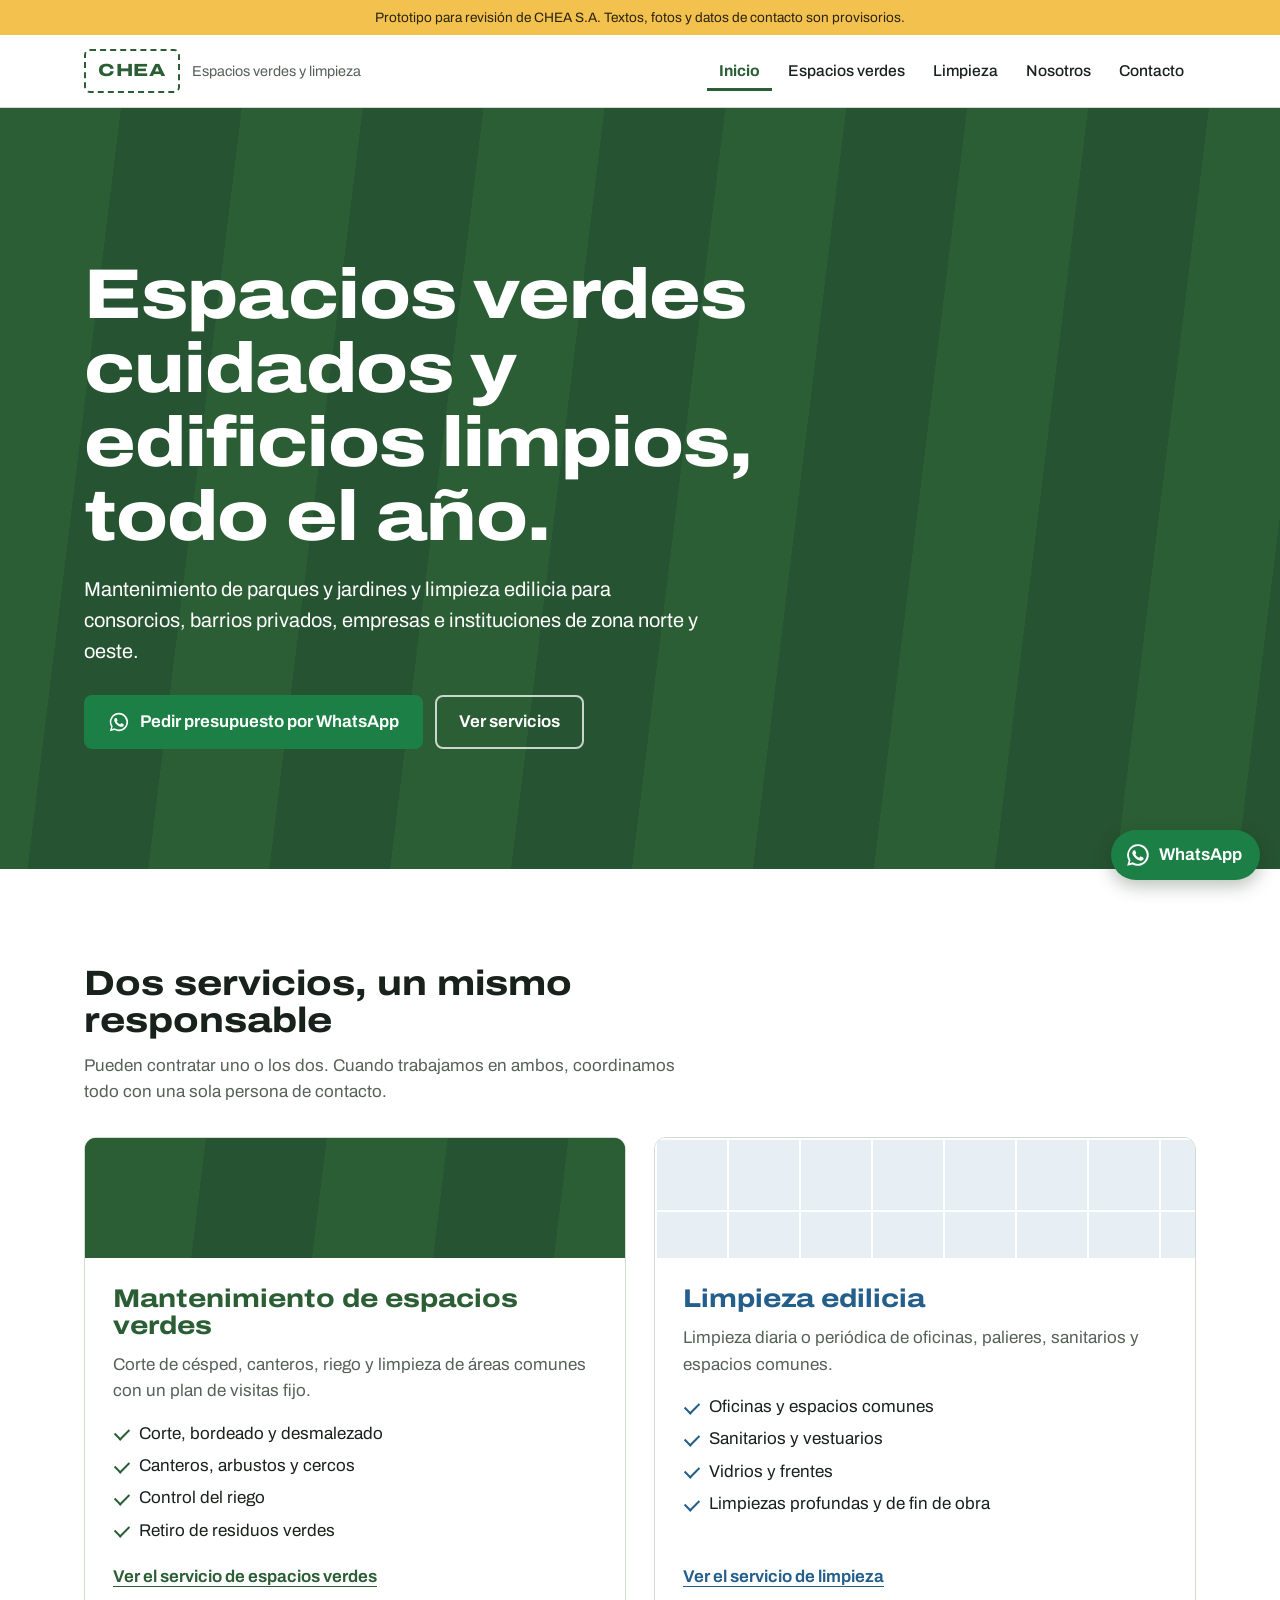
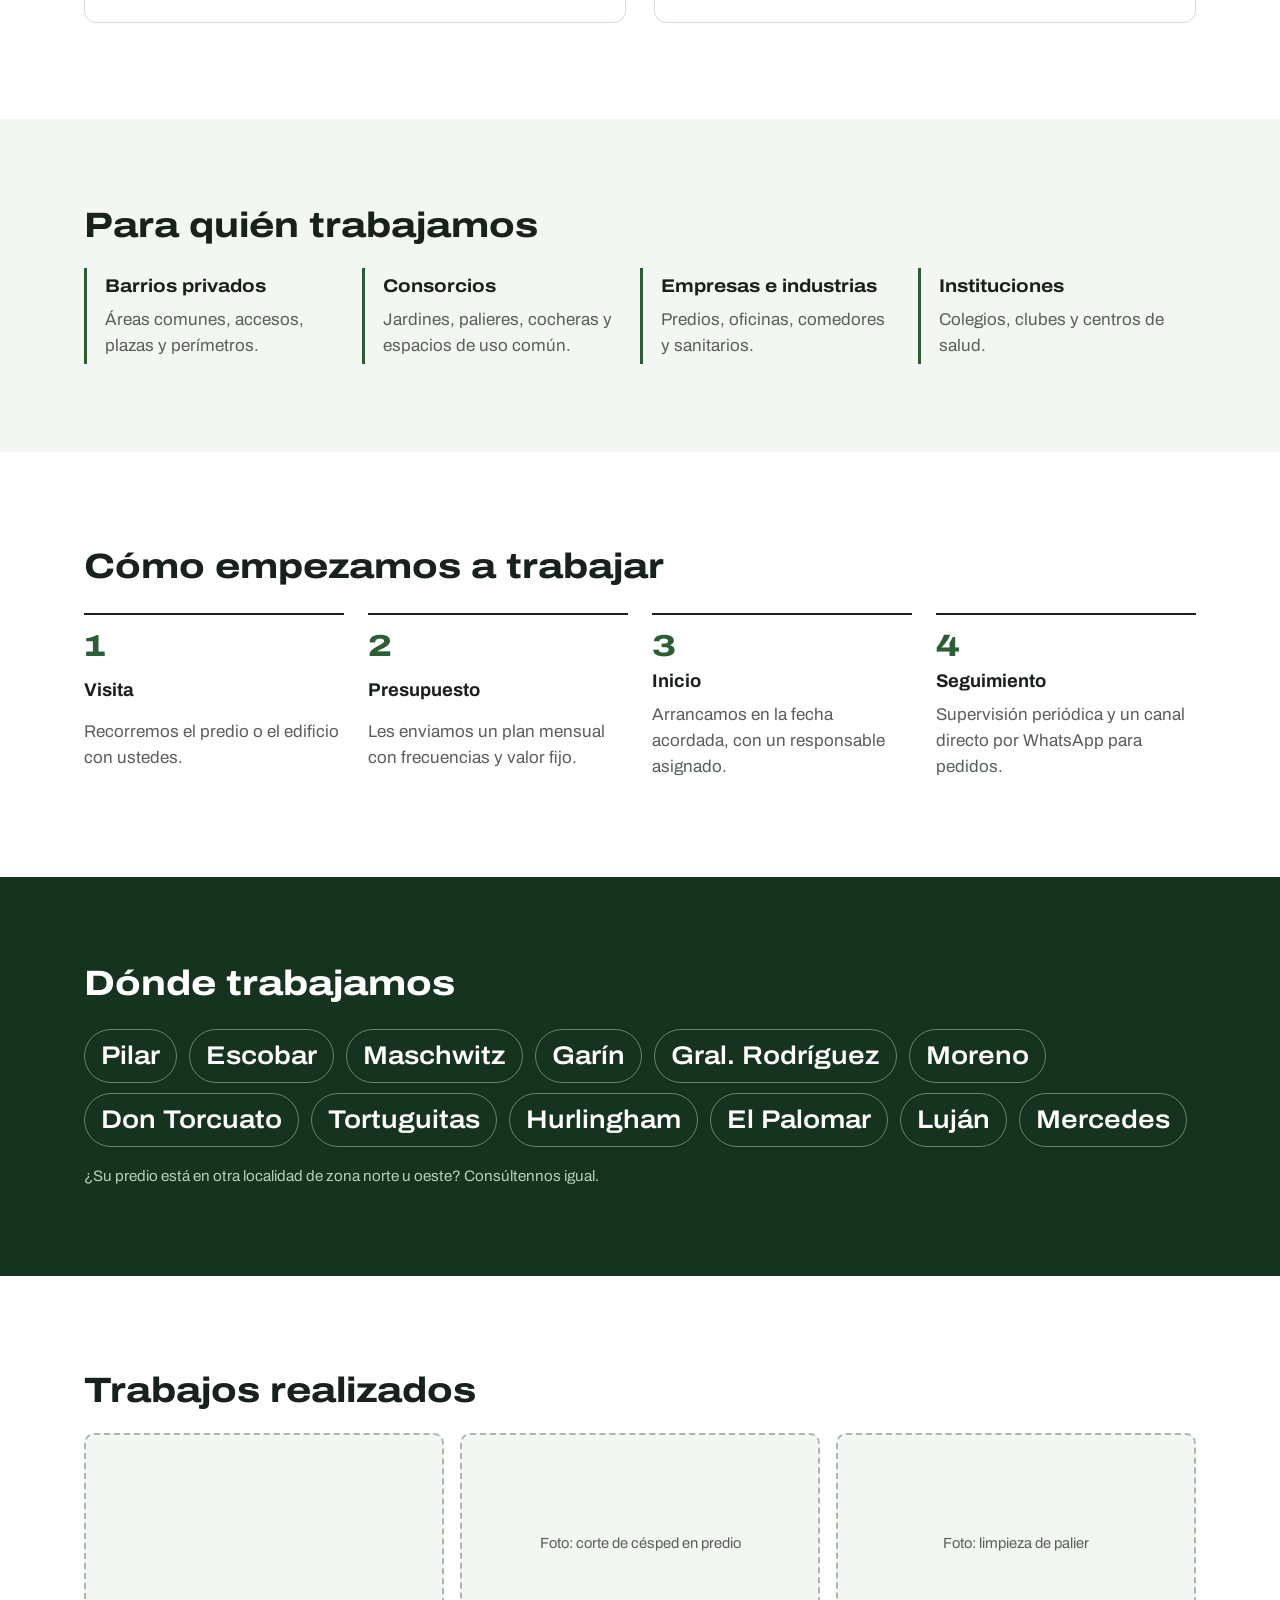
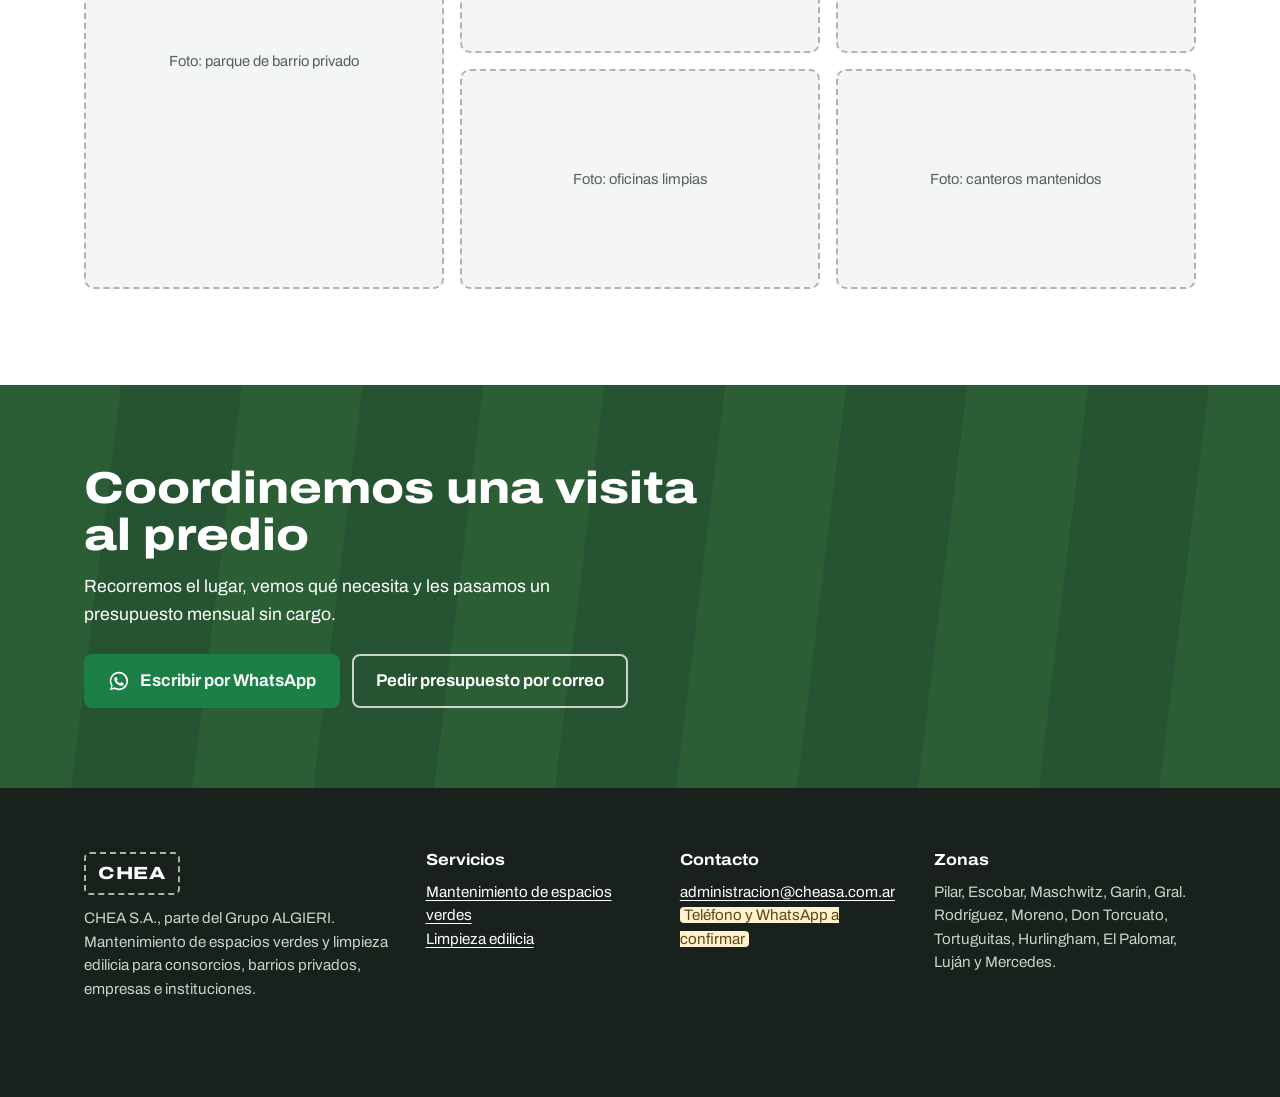
==== index.html @ 77648e19 "Prototipo del sitio CHEA: inicio, espacios verdes, limpieza, nosotros y contacto Co-Authored-By: Cla" ====
<!DOCTYPE html>
<html lang="es">
<head>
<meta charset="UTF-8">
<meta name="viewport" content="width=device-width, initial-scale=1">
<meta name="robots" content="noindex, nofollow">
<title>CHEA | Espacios verdes y limpieza edilicia</title>
<meta name="description" content="Mantenimiento de espacios verdes y limpieza edilicia en zona norte y oeste.">
<link rel="preconnect" href="https://fonts.googleapis.com">
<link rel="preconnect" href="https://fonts.gstatic.com" crossorigin>
<link href="https://fonts.googleapis.com/css2?family=Archivo:wdth,wght@62..125,400..800&display=swap" rel="stylesheet">
<link rel="stylesheet" href="/styles.css">
</head>
<body class="pg-inicio">
<p class="demo-bar">Prototipo para revisión de CHEA S.A. Textos, fotos y datos de contacto son provisorios.</p>
<header class="site-head">
  <div class="wrap head-in">
    <a class="brand" href="/" aria-label="CHEA, ir al inicio">
      <span class="logo-slot" title="Acá va el logo de CHEA">CHEA</span>
      <span class="brand-sub">Espacios verdes y limpieza</span>
    </a>
    <button class="menu-btn" type="button" aria-expanded="false" aria-controls="menu">Menú</button>
    <nav id="menu" class="nav"><a href="/" aria-current="page">Inicio</a><a href="/espacios-verdes/">Espacios verdes</a><a href="/limpieza/">Limpieza</a><a href="/nosotros/">Nosotros</a><a href="/contacto/">Contacto</a></nav>
  </div>
</header>
<main>

<section class="hero lawn">
  <div class="wrap hero-in">
    <h1>Espacios verdes cuidados y edificios limpios, todo el año.</h1>
    <p class="hero-sub">Mantenimiento de parques y jardines y limpieza edilicia para consorcios, barrios privados, empresas e instituciones de zona norte y oeste.</p>
    <div class="actions">
      <a class="btn btn-wa" href="/contacto/#whatsapp"><svg viewBox="0 0 24 24" aria-hidden="true"><path fill="currentColor" d="M12 2a10 10 0 0 0-8.6 15.1L2 22l5-1.3A10 10 0 1 0 12 2Zm0 18.2c-1.6 0-3.1-.4-4.4-1.2l-.3-.2-3 .8.8-2.9-.2-.3A8.2 8.2 0 1 1 12 20.2Zm4.5-6.1c-.2-.1-1.5-.7-1.7-.8-.2-.1-.4-.1-.6.1l-.8 1c-.1.2-.3.2-.5.1a6.7 6.7 0 0 1-3.3-2.9c-.3-.4.2-.4.7-1.3.1-.2 0-.3 0-.4l-.8-1.8c-.2-.5-.4-.4-.6-.4h-.5c-.2 0-.4.1-.7.3-.2.3-.9.9-.9 2.1s.9 2.4 1 2.6c.1.2 1.8 2.8 4.4 3.9 1.6.7 2.3.8 3.1.6.5-.1 1.5-.6 1.7-1.2.2-.6.2-1.1.2-1.2-.1-.1-.3-.2-.5-.3Z"/></svg>Pedir presupuesto por WhatsApp</a>
      <a class="btn btn-ghost-light" href="#servicios">Ver servicios</a>
    </div>
  </div>
</section>

<section id="servicios" class="services">
  <div class="wrap">
    <h2 class="sec-title">Dos servicios, un mismo responsable</h2>
    <p class="sec-lead">Pueden contratar uno o los dos. Cuando trabajamos en ambos, coordinamos todo con una sola persona de contacto.</p>
    <div class="svc-grid">
      <article class="svc svc-verdes">
        <div class="svc-tex lawn" aria-hidden="true"></div>
        <div class="svc-body">
          <h3>Mantenimiento de espacios verdes</h3>
          <p>Corte de césped, canteros, riego y limpieza de áreas comunes con un plan de visitas fijo.</p>
          <ul class="ticks"><li>Corte, bordeado y desmalezado</li><li>Canteros, arbustos y cercos</li><li>Control del riego</li><li>Retiro de residuos verdes</li></ul>
          <a class="more" href="/espacios-verdes/">Ver el servicio de espacios verdes</a>
        </div>
      </article>
      <article class="svc svc-limpieza">
        <div class="svc-tex tiles" aria-hidden="true"></div>
        <div class="svc-body">
          <h3>Limpieza edilicia</h3>
          <p>Limpieza diaria o periódica de oficinas, palieres, sanitarios y espacios comunes.</p>
          <ul class="ticks"><li>Oficinas y espacios comunes</li><li>Sanitarios y vestuarios</li><li>Vidrios y frentes</li><li>Limpiezas profundas y de fin de obra</li></ul>
          <a class="more" href="/limpieza/">Ver el servicio de limpieza</a>
        </div>
      </article>
    </div>
  </div>
</section>

<section class="clients">
  <div class="wrap clients-in">
    <h2 class="sec-title">Para quién trabajamos</h2>
    <dl class="client-list">
      <div><dt>Barrios privados</dt><dd>Áreas comunes, accesos, plazas y perímetros.</dd></div>
      <div><dt>Consorcios</dt><dd>Jardines, palieres, cocheras y espacios de uso común.</dd></div>
      <div><dt>Empresas e industrias</dt><dd>Predios, oficinas, comedores y sanitarios.</dd></div>
      <div><dt>Instituciones</dt><dd>Colegios, clubes y centros de salud.</dd></div>
    </dl>
  </div>
</section>

<section class="process">
  <div class="wrap">
    <h2 class="sec-title">Cómo empezamos a trabajar</h2>
    <ol class="steps">
      <li><b>Visita</b><span>Recorremos el predio o el edificio con ustedes.</span></li>
      <li><b>Presupuesto</b><span>Les enviamos un plan mensual con frecuencias y valor fijo.</span></li>
      <li><b>Inicio</b><span>Arrancamos en la fecha acordada, con un responsable asignado.</span></li>
      <li><b>Seguimiento</b><span>Supervisión periódica y un canal directo por WhatsApp para pedidos.</span></li>
    </ol>
  </div>
</section>

<section class="zones">
  <div class="wrap zones-in">
    <h2 class="sec-title">Dónde trabajamos</h2>
    <ul class="zone-list"><li>Pilar</li><li>Escobar</li><li>Maschwitz</li><li>Garín</li><li>Gral. Rodríguez</li><li>Moreno</li><li>Don Torcuato</li><li>Tortuguitas</li><li>Hurlingham</li><li>El Palomar</li><li>Luján</li><li>Mercedes</li></ul>
    <p class="fine">¿Su predio está en otra localidad de zona norte u oeste? Consúltennos igual.</p>
  </div>
</section>

<section class="gallery">
  <div class="wrap">
    <h2 class="sec-title">Trabajos realizados</h2>
    <div class="gal-grid">
      <figure class="photo tall"><span>Foto: parque de barrio privado</span></figure>
      <figure class="photo "><span>Foto: corte de césped en predio</span></figure>
      <figure class="photo "><span>Foto: limpieza de palier</span></figure>
      <figure class="photo "><span>Foto: oficinas limpias</span></figure>
      <figure class="photo "><span>Foto: canteros mantenidos</span></figure>
    </div>
  </div>
</section>
<section class="cta-band">
  <div class="wrap cta-in">
    <h2>Coordinemos una visita al predio</h2>
    <p>Recorremos el lugar, vemos qué necesita y les pasamos un presupuesto mensual sin cargo.</p>
    <div class="actions">
      <a class="btn btn-wa" href="/contacto/#whatsapp"><svg viewBox="0 0 24 24" aria-hidden="true"><path fill="currentColor" d="M12 2a10 10 0 0 0-8.6 15.1L2 22l5-1.3A10 10 0 1 0 12 2Zm0 18.2c-1.6 0-3.1-.4-4.4-1.2l-.3-.2-3 .8.8-2.9-.2-.3A8.2 8.2 0 1 1 12 20.2Zm4.5-6.1c-.2-.1-1.5-.7-1.7-.8-.2-.1-.4-.1-.6.1l-.8 1c-.1.2-.3.2-.5.1a6.7 6.7 0 0 1-3.3-2.9c-.3-.4.2-.4.7-1.3.1-.2 0-.3 0-.4l-.8-1.8c-.2-.5-.4-.4-.6-.4h-.5c-.2 0-.4.1-.7.3-.2.3-.9.9-.9 2.1s.9 2.4 1 2.6c.1.2 1.8 2.8 4.4 3.9 1.6.7 2.3.8 3.1.6.5-.1 1.5-.6 1.7-1.2.2-.6.2-1.1.2-1.2-.1-.1-.3-.2-.5-.3Z"/></svg>Escribir por WhatsApp</a>
      <a class="btn btn-ghost-light" href="/contacto/">Pedir presupuesto por correo</a>
    </div>
  </div>
</section>

</main>
<footer class="site-foot">
  <div class="wrap foot-grid">
    <div>
      <span class="logo-slot logo-light">CHEA</span>
      <p>CHEA S.A., parte del Grupo ALGIERI. Mantenimiento de espacios verdes y limpieza edilicia para consorcios, barrios privados, empresas e instituciones.</p>
    </div>
    <div>
      <h2>Servicios</h2>
      <p><a href="/espacios-verdes/">Mantenimiento de espacios verdes</a><br><a href="/limpieza/">Limpieza edilicia</a></p>
    </div>
    <div>
      <h2>Contacto</h2>
      <p><a href="mailto:administracion@cheasa.com.ar">administracion@cheasa.com.ar</a><br><span class="ph">Teléfono y WhatsApp a confirmar</span></p>
    </div>
    <div>
      <h2>Zonas</h2>
      <p>Pilar, Escobar, Maschwitz, Garín, Gral. Rodríguez, Moreno, Don Torcuato, Tortuguitas, Hurlingham, El Palomar, Luján y Mercedes.</p>
    </div>
  </div>
</footer>
<a class="wa-float" href="/contacto/#whatsapp" aria-label="Escribirnos por WhatsApp"><svg viewBox="0 0 24 24" aria-hidden="true"><path fill="currentColor" d="M12 2a10 10 0 0 0-8.6 15.1L2 22l5-1.3A10 10 0 1 0 12 2Zm0 18.2c-1.6 0-3.1-.4-4.4-1.2l-.3-.2-3 .8.8-2.9-.2-.3A8.2 8.2 0 1 1 12 20.2Zm4.5-6.1c-.2-.1-1.5-.7-1.7-.8-.2-.1-.4-.1-.6.1l-.8 1c-.1.2-.3.2-.5.1a6.7 6.7 0 0 1-3.3-2.9c-.3-.4.2-.4.7-1.3.1-.2 0-.3 0-.4l-.8-1.8c-.2-.5-.4-.4-.6-.4h-.5c-.2 0-.4.1-.7.3-.2.3-.9.9-.9 2.1s.9 2.4 1 2.6c.1.2 1.8 2.8 4.4 3.9 1.6.7 2.3.8 3.1.6.5-.1 1.5-.6 1.7-1.2.2-.6.2-1.1.2-1.2-.1-.1-.3-.2-.5-.3Z"/></svg><span>WhatsApp</span></a>
<script>
(function(){
  var b=document.querySelector('.menu-btn'),n=document.getElementById('menu');
  b.addEventListener('click',function(){var o=n.classList.toggle('open');b.setAttribute('aria-expanded',o);});
  var f=document.getElementById('contactForm');
  if(f)f.addEventListener('submit',function(e){e.preventDefault();
    var m=document.getElementById('formMsg');
    m.textContent='Consulta lista para enviar. En el sitio publicado llega por correo a administracion@cheasa.com.ar.';
    m.hidden=false;});
})();
</script>
</body>
</html>
---- styles.css ----
/* Prototipo sitio CHEA S.A. */
:root{
  --grass-1:#2C5E35;
  --grass-2:#265331;
  --deep:#16331F;
  --mist:#F3F6F2;
  --ink:#18211B;
  --stone:#56615A;
  --line:#D3DCD2;
  --water:#245E8A;
  --water-mist:#E7EFF5;
  --wa:#1C7F45;
  --wa-hover:#166B3A;
  --font:"Archivo", "Segoe UI", system-ui, sans-serif;
  --wrap:1160px;
}
*{box-sizing:border-box}
html{scroll-behavior:smooth}
@media (prefers-reduced-motion:reduce){html{scroll-behavior:auto}}
body{margin:0;font-family:var(--font);font-variation-settings:"wdth" 100;color:var(--ink);background:#fff;line-height:1.55;font-size:1.0625rem}
img{max-width:100%;display:block}
a{color:inherit}
:focus-visible{outline:3px solid #F2C14E;outline-offset:3px}
.wrap{max-width:var(--wrap);margin:0 auto;padding:0 24px}
@media (max-width:600px){.wrap{padding:0 16px}}

h1,h2,h3{font-variation-settings:"wdth" 118;line-height:1.05;margin:0}
h1{font-weight:800;font-size:clamp(2.3rem,6vw,4.4rem);letter-spacing:-.015em;max-width:16ch}
.sec-title{font-weight:750;font-size:clamp(1.6rem,3vw,2.2rem);margin-bottom:14px;max-width:24ch}
.sec-lead{color:var(--stone);max-width:60ch;margin:0 0 32px}
.hero-sub{font-size:clamp(1.05rem,1.6vw,1.25rem);max-width:56ch;margin:20px 0 28px}
.fine{color:var(--stone);font-size:.95rem;margin:18px 0 0}

/* Barra de prototipo */
.demo-bar{margin:0;background:#F2C14E;color:#2B2410;text-align:center;font-size:.85rem;padding:7px 16px}

/* Header */
.site-head{background:#fff;border-bottom:1px solid var(--line);position:sticky;top:0;z-index:20}
.head-in{display:flex;align-items:center;gap:24px;min-height:72px}
.brand{display:flex;align-items:center;gap:12px;text-decoration:none;margin-right:auto}
.logo-slot{display:inline-grid;place-items:center;font-weight:800;font-variation-settings:"wdth" 125;letter-spacing:.04em;
  padding:6px 12px;border:2px dashed var(--grass-1);color:var(--grass-1);border-radius:6px;font-size:1.1rem}
.logo-light{border-color:#9FBFA5;color:#fff}
.brand-sub{font-size:.9rem;color:var(--stone)}
.nav{display:flex;gap:4px}
.nav a{text-decoration:none;padding:8px 12px;border-radius:6px;font-weight:500;font-size:.98rem}
.nav a:hover{background:var(--mist)}
.nav a[aria-current="page"]{color:var(--grass-1);font-weight:700;box-shadow:inset 0 -3px 0 var(--grass-1);border-radius:0}
.menu-btn{display:none;font:inherit;font-weight:600;background:none;border:1px solid var(--line);border-radius:6px;padding:8px 14px;cursor:pointer}
@media (max-width:900px){
  .brand-sub{display:none}
  .menu-btn{display:block}
  .nav{display:none;position:absolute;left:0;right:0;top:100%;background:#fff;flex-direction:column;padding:8px 16px 16px;border-bottom:1px solid var(--line)}
  .nav.open{display:flex}
  .nav a[aria-current="page"]{box-shadow:inset 3px 0 0 var(--grass-1)}
}

/* Texturas: césped cortado en franjas y piso de baldosas */
.lawn{background-color:var(--grass-1);
  background-image:repeating-linear-gradient(97deg,var(--grass-1) 0 120px,var(--grass-2) 120px 240px);color:#fff}
.tiles{background-color:var(--water-mist);
  background-image:linear-gradient(#fff 2px,transparent 2px),linear-gradient(90deg,#fff 2px,transparent 2px);
  background-size:72px 72px;color:var(--ink)}

/* Hero inicio */
.hero{padding:clamp(72px,12vw,150px) 0 clamp(64px,10vw,120px)}
.hero h1{max-width:14ch}
.actions{display:flex;flex-wrap:wrap;gap:12px}

/* Botones */
.btn{display:inline-flex;align-items:center;gap:10px;font:inherit;font-weight:650;text-decoration:none;border-radius:8px;padding:14px 22px;border:2px solid transparent;cursor:pointer;line-height:1.2}
.btn svg{width:22px;height:22px;flex:none}
.btn-wa{background:var(--wa);color:#fff}
.btn-wa:hover{background:var(--wa-hover)}
.btn-ghost-light{border-color:rgba(255,255,255,.75);color:#fff}
.btn-ghost-light:hover{background:rgba(255,255,255,.12)}
.btn-dark{background:var(--deep);color:#fff}
.btn-dark:hover{background:var(--ink)}

/* Servicios */
.services{padding:96px 0}
.svc-grid{display:grid;grid-template-columns:1fr 1fr;gap:28px}
.svc{border:1px solid var(--line);border-radius:12px;overflow:hidden;display:flex;flex-direction:column}
.svc-tex{height:120px}
.svc-body{padding:28px 28px 32px;display:flex;flex-direction:column;gap:12px;flex:1}
.svc-body h3{font-size:1.6rem;font-weight:750}
.svc-body p{margin:0;color:var(--stone)}
.svc-verdes h3{color:var(--grass-1)}
.svc-limpieza h3{color:var(--water)}
.more{margin-top:auto;font-weight:650;text-underline-offset:4px}
.svc-verdes .more{color:var(--grass-1)}
.svc-limpieza .more{color:var(--water)}
@media (max-width:760px){.svc-grid{grid-template-columns:1fr}}

.ticks{list-style:none;padding:0;margin:4px 0 8px;display:grid;gap:6px}
.ticks li{padding-left:26px;position:relative}
.ticks li::before{content:"";position:absolute;left:2px;top:.45em;width:12px;height:7px;border-left:2.5px solid currentColor;border-bottom:2.5px solid currentColor;transform:rotate(-45deg);color:var(--grass-1)}
.pg-limpieza .ticks li::before,.svc-limpieza .ticks li::before{color:var(--water)}
.ticks.big{gap:12px;font-size:1.1rem}

/* Clientes */
.clients{background:var(--mist);padding:88px 0}
.client-list{display:grid;grid-template-columns:repeat(4,1fr);gap:0;margin:24px 0 0}
.client-list div{padding:4px 24px 4px 0;border-left:3px solid var(--grass-1);padding-left:18px}
.client-list dt{font-weight:700;font-size:1.15rem;font-variation-settings:"wdth" 112}
.client-list dd{margin:6px 0 0;color:var(--stone)}
@media (max-width:900px){.client-list{grid-template-columns:1fr 1fr;row-gap:28px}}
@media (max-width:520px){.client-list{grid-template-columns:1fr}}

/* Proceso */
.process{padding:96px 0}
.steps{list-style:none;padding:0;margin:28px 0 0;display:grid;grid-template-columns:repeat(4,1fr);gap:24px;counter-reset:s}
.steps li{counter-increment:s;border-top:2px solid var(--ink);padding-top:16px;display:grid;gap:6px}
.steps li::before{content:counter(s);font-weight:800;font-variation-settings:"wdth" 125;font-size:1.9rem;color:var(--grass-1);line-height:1}
.steps b{font-size:1.15rem}
.steps span{color:var(--stone)}
@media (max-width:900px){.steps{grid-template-columns:1fr 1fr}}
@media (max-width:520px){.steps{grid-template-columns:1fr}}

/* Zonas */
.zones{background:var(--deep);color:#fff;padding:88px 0}
.zones .fine{color:#B9CDBC}
.zone-list{list-style:none;padding:0;margin:28px 0 0;display:flex;flex-wrap:wrap;gap:10px 12px}
.zone-list li{font-variation-settings:"wdth" 112;font-weight:600;font-size:clamp(1.15rem,2.2vw,1.6rem);padding:6px 16px;border:1.5px solid #5E8A68;border-radius:999px}

/* Fotos (espacios reservados) */
.gallery{padding:96px 0}
.gal-grid{display:grid;grid-template-columns:repeat(3,1fr);grid-auto-rows:220px;gap:16px;margin-top:24px}
.gal-grid .tall{grid-row:span 2}
.gal-grid .wide{grid-column:span 2}
.gal-grid.three{grid-auto-rows:260px}
@media (max-width:760px){.gal-grid{grid-template-columns:1fr 1fr;grid-auto-rows:170px}.gal-grid .wide{grid-column:span 2}}
.photo{margin:0;border-radius:10px;border:2px dashed #A9B8AA;background:var(--mist);display:grid;place-items:center;text-align:center;padding:16px;color:var(--stone);font-size:.92rem;min-height:200px}
.gal-grid .photo{min-height:0}

/* CTA */
.cta-band{background:var(--grass-1);background-image:repeating-linear-gradient(97deg,var(--grass-1) 0 120px,var(--grass-2) 120px 240px);color:#fff;padding:80px 0}
.cta-in h2{font-weight:800;font-size:clamp(1.8rem,4vw,2.8rem);max-width:20ch}
.cta-in p{max-width:52ch;margin:14px 0 26px;font-size:1.1rem}

/* Páginas de servicio */
.svc-hero{padding:56px 0 80px}
.page-hero{padding:56px 0 64px;background:var(--mist);border-bottom:1px solid var(--line)}
.crumb{margin:0 0 28px;font-size:.92rem;opacity:.85}
.crumb a{text-underline-offset:3px}
.tiles .btn-wa{box-shadow:0 0 0 4px #fff}
.detail{padding:88px 0}
.detail-grid{display:grid;grid-template-columns:1.2fr 1fr;gap:48px;align-items:start}
.detail-grid .photo.tall{min-height:420px}
@media (max-width:820px){.detail-grid{grid-template-columns:1fr}.detail-grid .photo.tall{min-height:260px}}
.prose .sec-title + p,.prose .sec-title + ul{margin-bottom:40px}
.freq{background:var(--mist);padding:80px 0}
.pg-limpieza .freq{background:var(--water-mist)}
.freq-grid{display:grid;grid-template-columns:repeat(3,1fr);gap:20px;margin-top:24px}
.freq-grid div{background:#fff;border-radius:10px;padding:24px;display:grid;gap:6px}
.freq-grid b{font-size:1.25rem;font-variation-settings:"wdth" 112}
.freq-grid span{color:var(--stone)}
@media (max-width:760px){.freq-grid{grid-template-columns:1fr}}

/* Marcadores de contenido pendiente */
.ph{background:#FFF3CF;border-radius:4px;padding:0 4px;color:#5C4A12}
.lawn .ph,.page-hero .ph{color:#5C4A12}
.ph-block{border:2px dashed #E0C46A;background:#FFF9E6;border-radius:8px;padding:18px 20px;color:#5C4A12;max-width:60ch}
.logo-row{list-style:none;padding:0;margin:24px 0 0;display:grid;grid-template-columns:repeat(4,1fr);gap:16px}
.ph-logo{border:2px dashed #A9B8AA;border-radius:8px;height:96px;display:grid;place-items:center;color:var(--stone);background:#fff}
@media (max-width:640px){.logo-row{grid-template-columns:1fr 1fr}}

/* Contacto */
.contact{padding:72px 0 96px}
.contact-grid{display:grid;grid-template-columns:1.4fr 1fr;gap:56px;align-items:start}
@media (max-width:860px){.contact-grid{grid-template-columns:1fr}}
.form{display:grid;gap:18px}
.form label{display:grid;gap:6px;font-weight:600;font-size:.95rem}
.form input,.form select,.form textarea{font:inherit;font-weight:400;padding:12px 14px;border:1.5px solid var(--line);border-radius:8px;background:#fff;width:100%}
.form input:focus,.form select:focus,.form textarea:focus{border-color:var(--grass-1);outline:none;box-shadow:0 0 0 3px rgba(44,94,53,.2)}
.form .two{display:grid;grid-template-columns:1fr 1fr;gap:16px}
@media (max-width:560px){.form .two{grid-template-columns:1fr}}
.form fieldset{border:1.5px solid var(--line);border-radius:8px;padding:12px 16px 14px;display:flex;flex-wrap:wrap;gap:8px 24px}
.form legend{font-weight:600;font-size:.95rem;padding:0 6px}
.form .chk{display:flex;align-items:center;gap:8px;font-weight:500}
.form .chk input{width:18px;height:18px;accent-color:var(--grass-1)}
.form .btn{justify-self:start}
.form-msg{margin:0;background:var(--mist);border-left:4px solid var(--grass-1);padding:12px 16px;border-radius:0 8px 8px 0}
.wa-card{background:var(--deep);color:#fff;border-radius:12px;padding:28px;display:grid;gap:12px;scroll-margin-top:110px}
.wa-card h2{font-size:1.6rem}
.wa-card p{margin:0;color:#CFE0D2}
.wa-card .ph{justify-self:start}
.wa-card .btn{justify-self:start}
.data{margin:28px 0 0;display:grid;gap:14px}
.data div{display:grid;grid-template-columns:96px 1fr;gap:12px;border-bottom:1px solid var(--line);padding-bottom:12px}
.data dt{font-weight:700}
.data dd{margin:0}
.data dd.ph{justify-self:start}

/* Footer */
.site-foot{background:var(--ink);color:#C9D3CA;padding:64px 0 96px;font-size:.95rem}
.foot-grid{display:grid;grid-template-columns:1.4fr 1fr 1fr 1.2fr;gap:36px}
.foot-grid h2{font-size:1rem;color:#fff;margin-bottom:10px;font-variation-settings:"wdth" 112}
.foot-grid p{margin:12px 0 0}
.foot-grid a{color:#fff;text-underline-offset:3px}
@media (max-width:860px){.foot-grid{grid-template-columns:1fr 1fr}}
@media (max-width:520px){.foot-grid{grid-template-columns:1fr}}

/* WhatsApp flotante */
.wa-float{position:fixed;right:20px;bottom:20px;z-index:30;display:flex;align-items:center;gap:8px;background:var(--wa);color:#fff;text-decoration:none;font-weight:650;
  padding:12px 18px 12px 14px;border-radius:999px;box-shadow:0 6px 18px rgba(22,51,31,.3)}
.wa-float svg{width:26px;height:26px}
.wa-float:hover{background:var(--wa-hover)}
@media (max-width:520px){.wa-float span{display:none}.wa-float{padding:14px}}
.pg-contacto .wa-float{display:none}

@media print{.demo-bar,.wa-float,.site-head{position:static}}
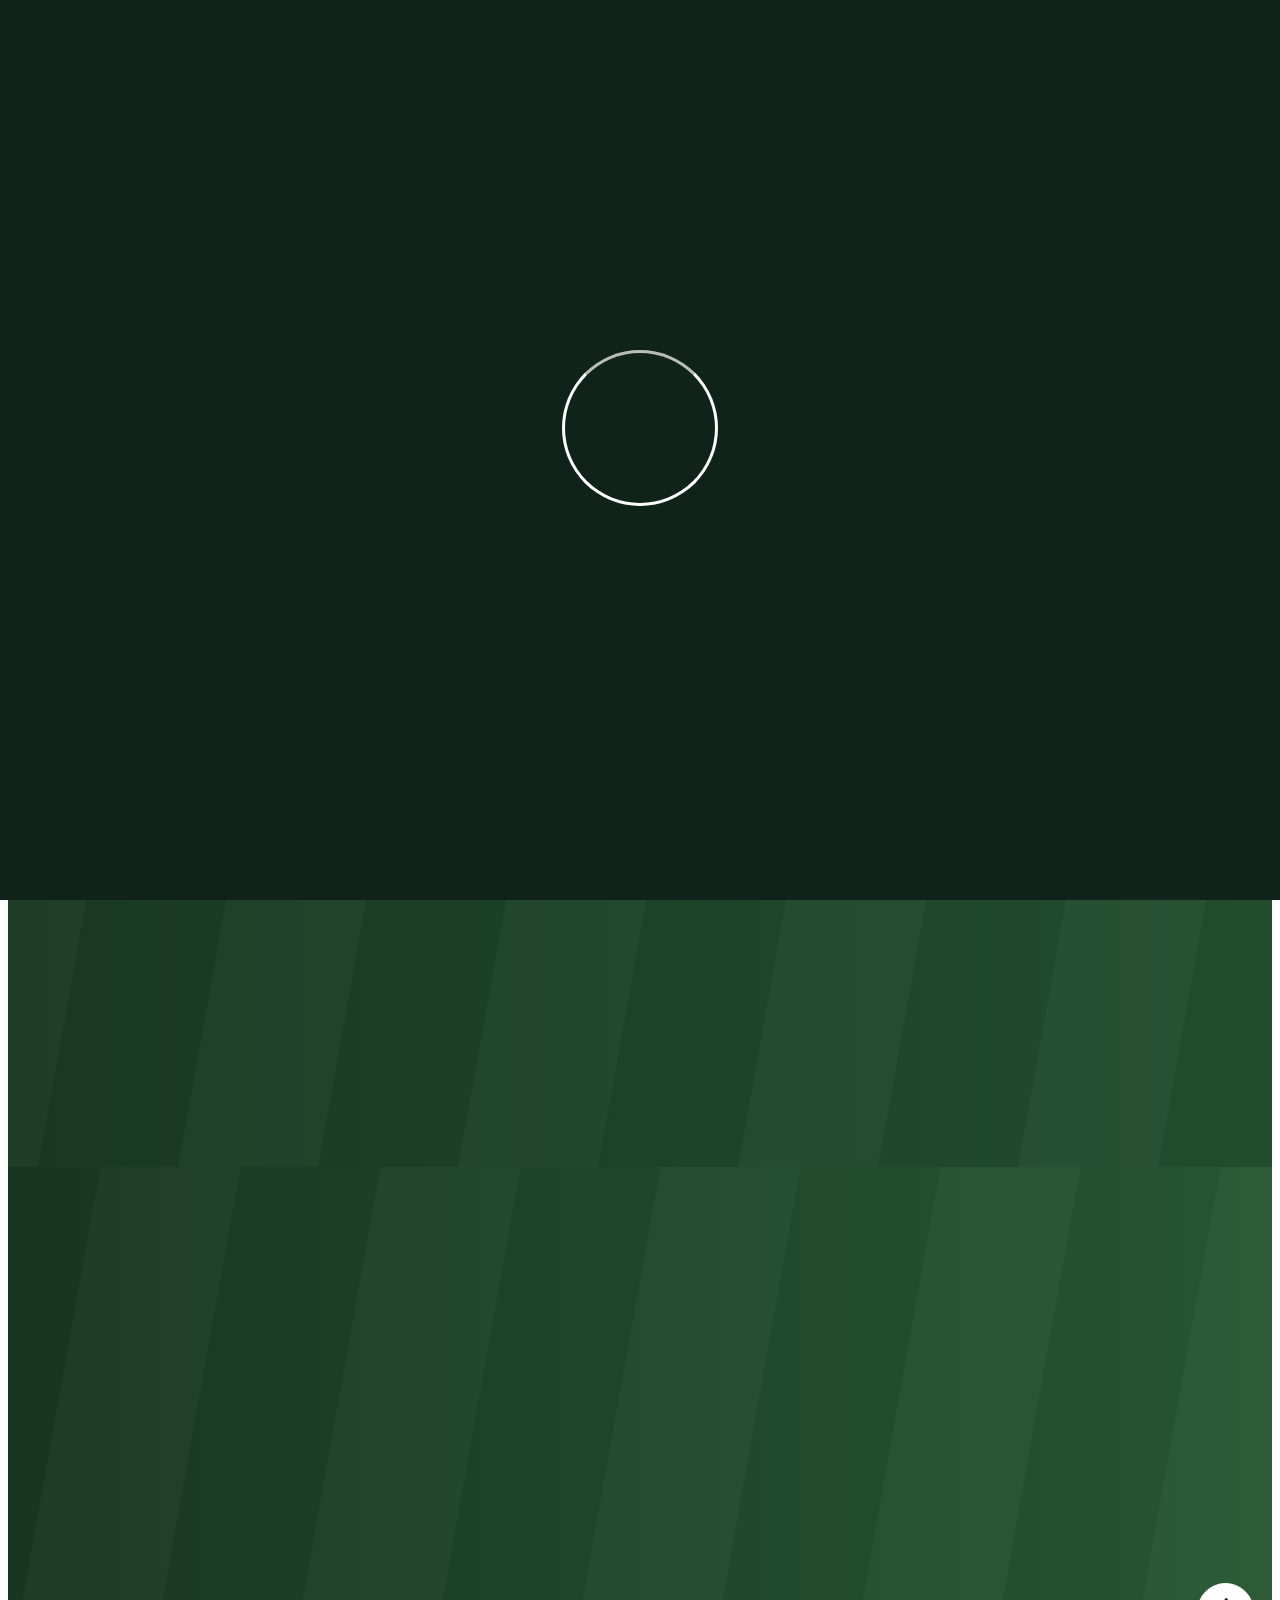
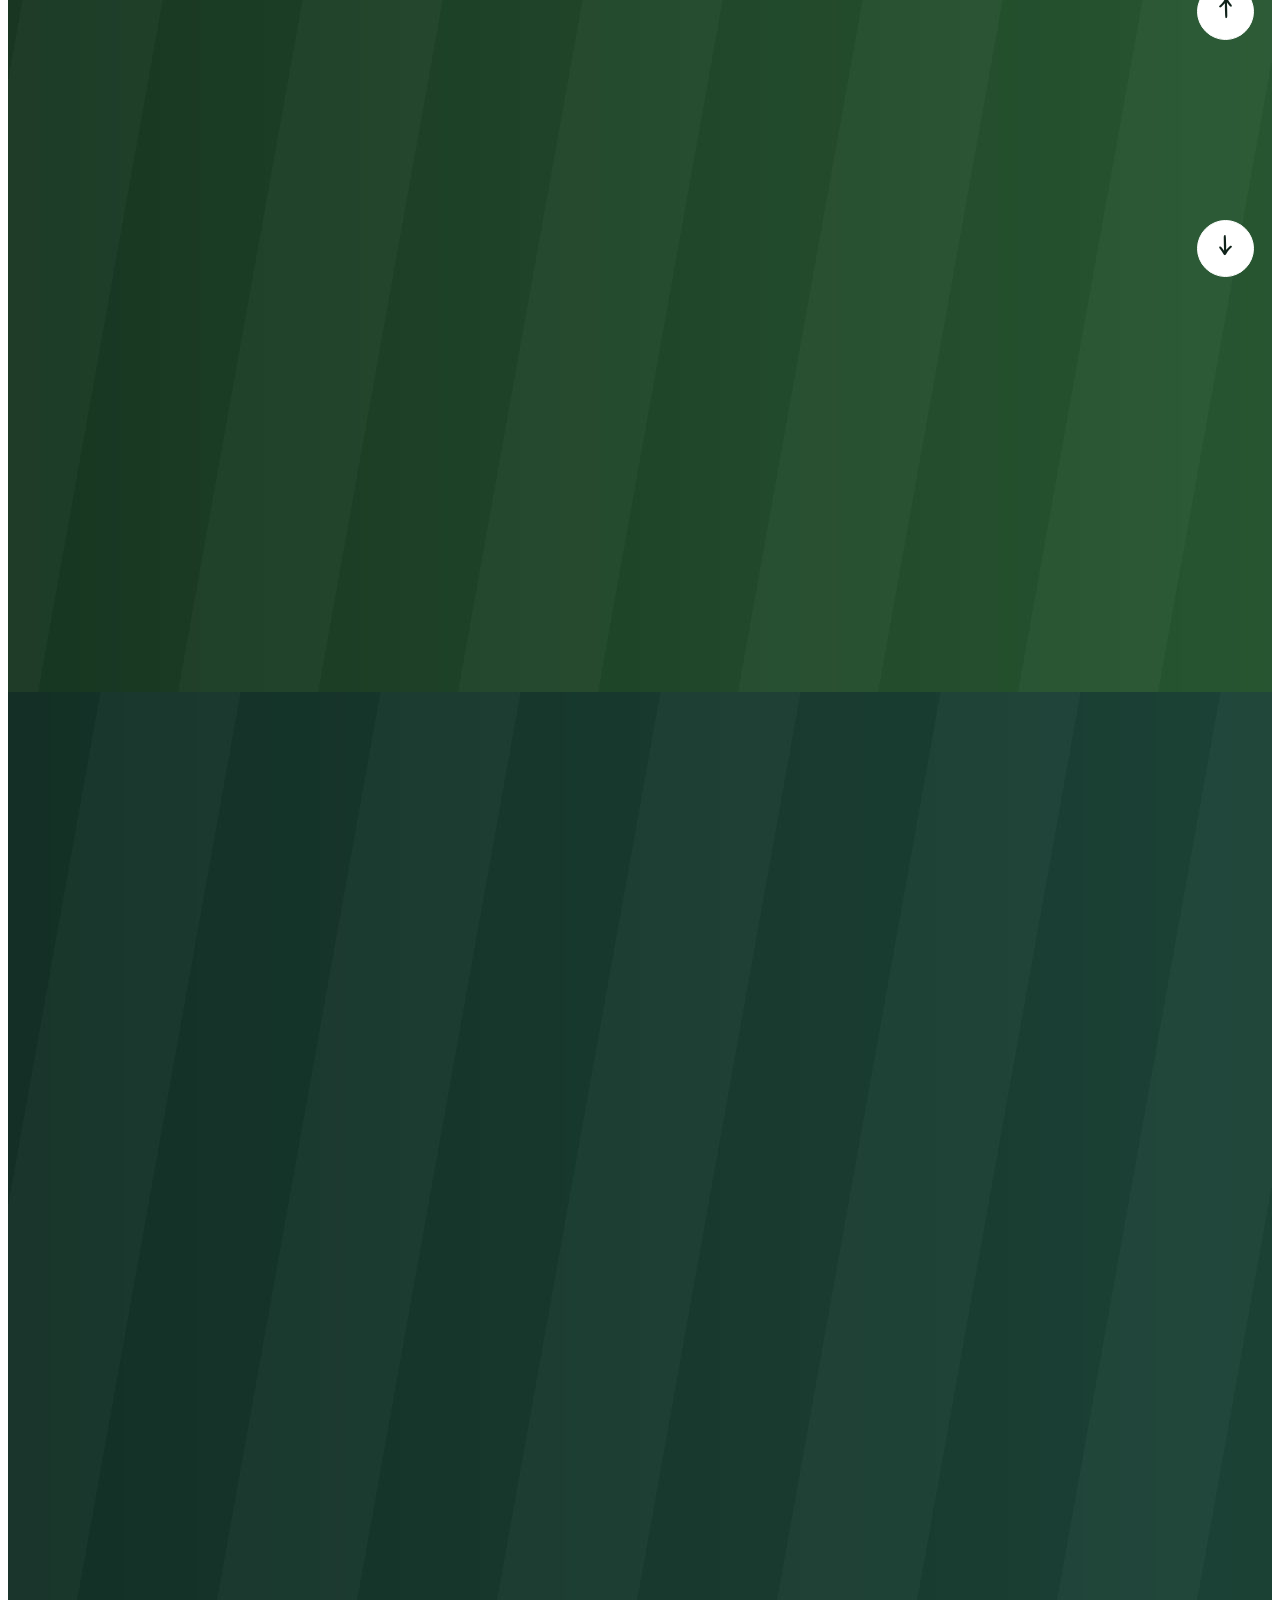
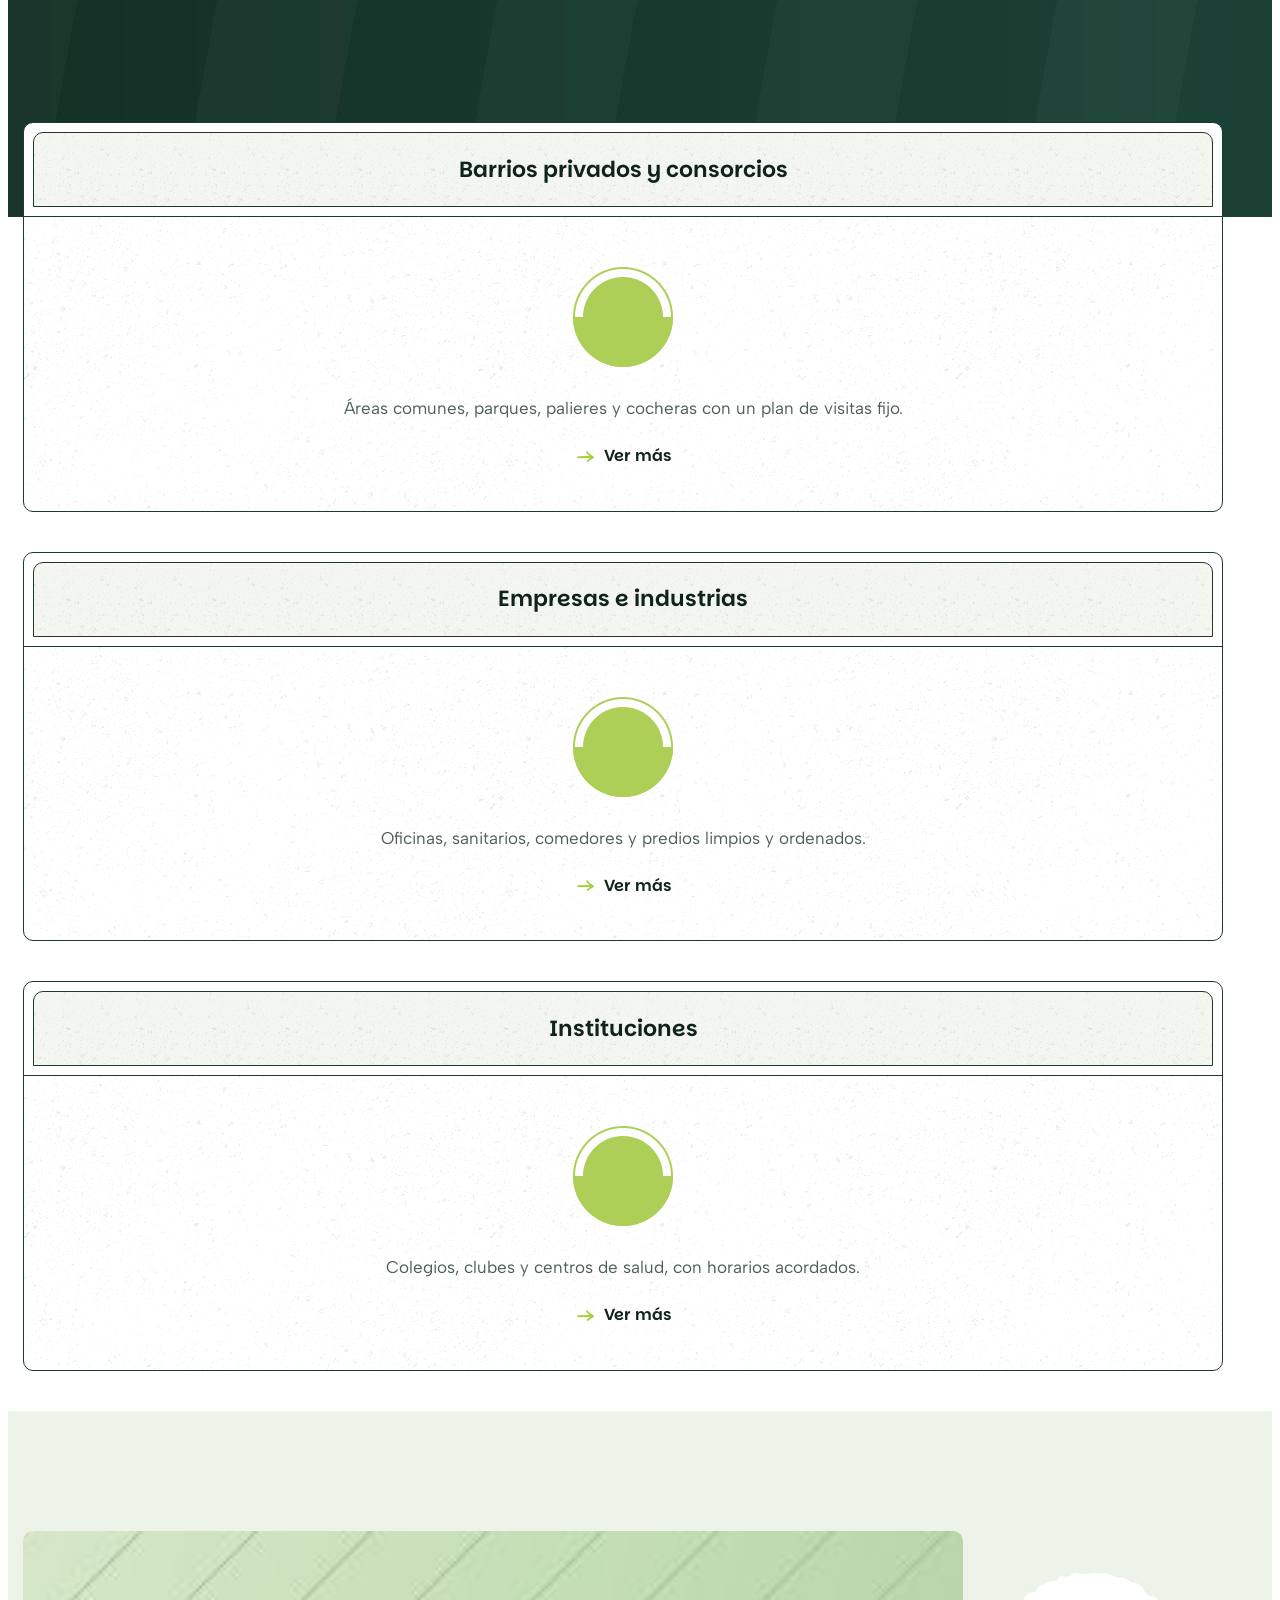
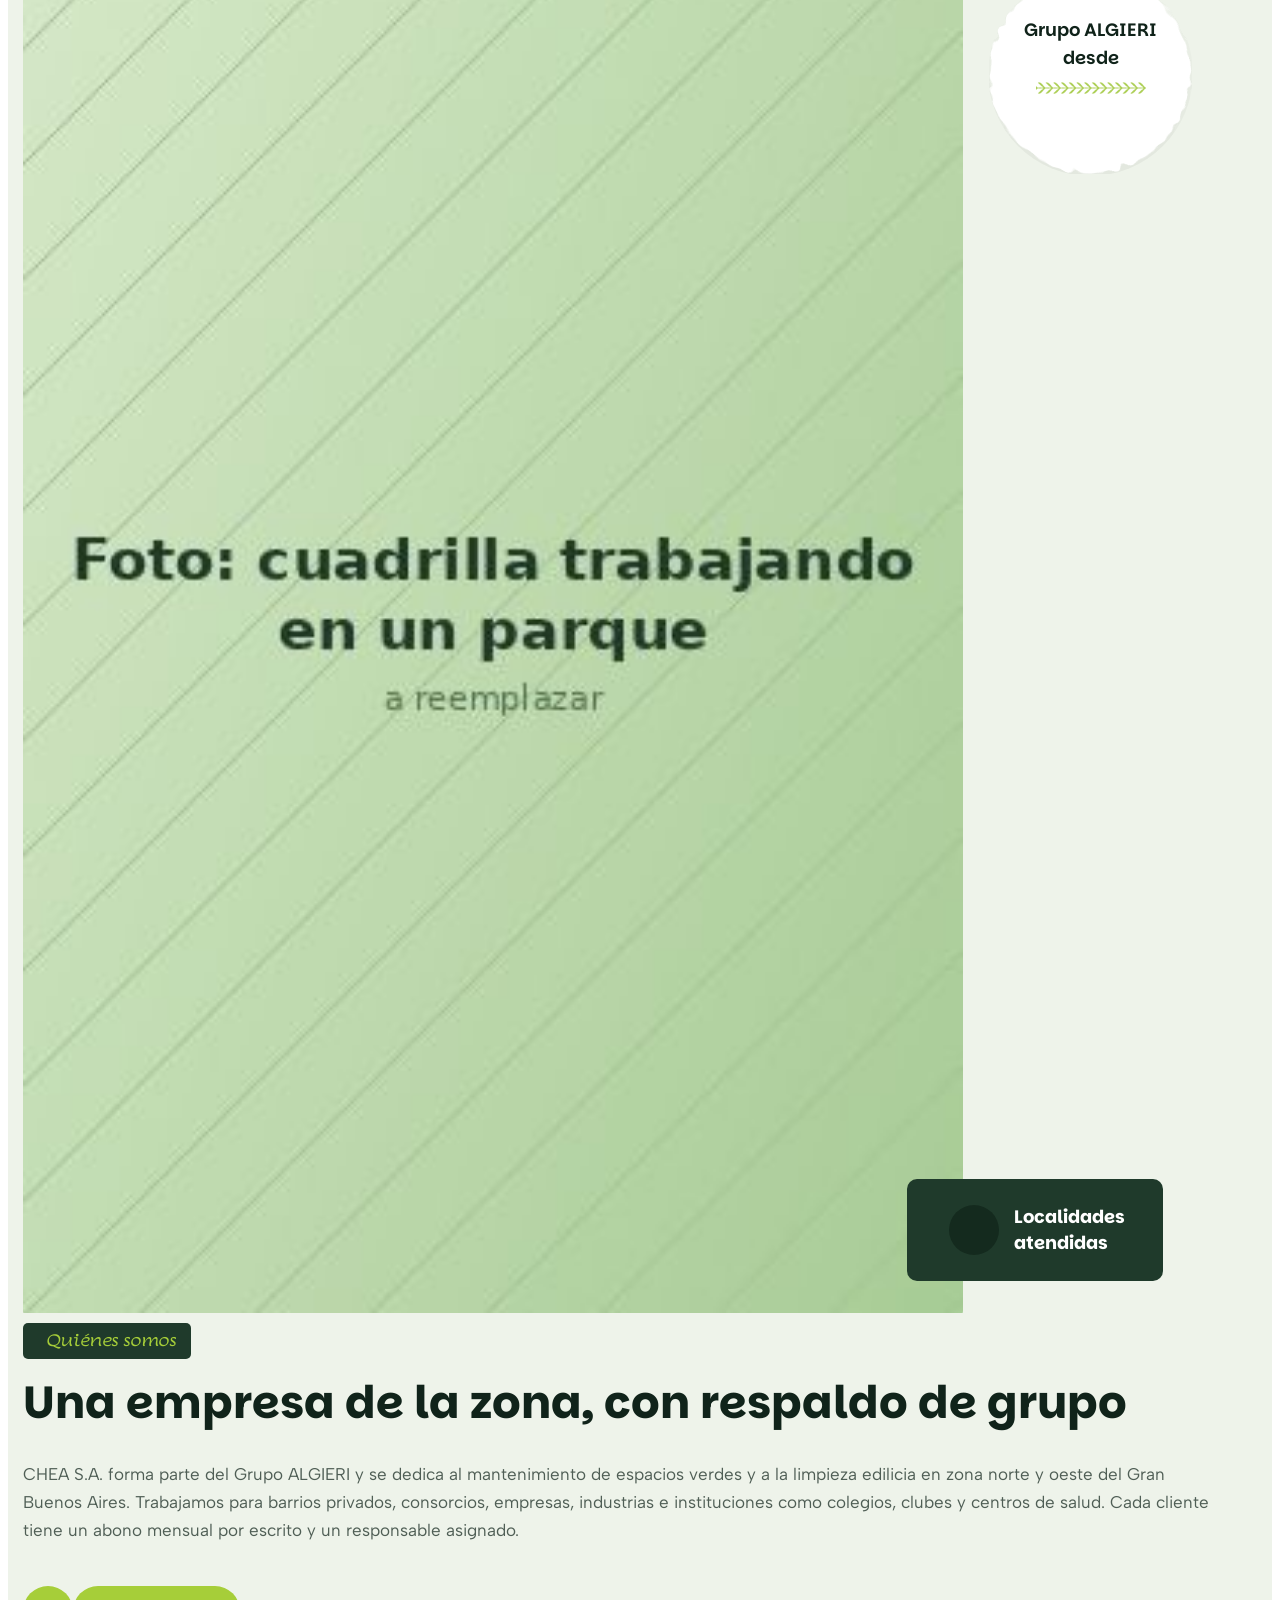
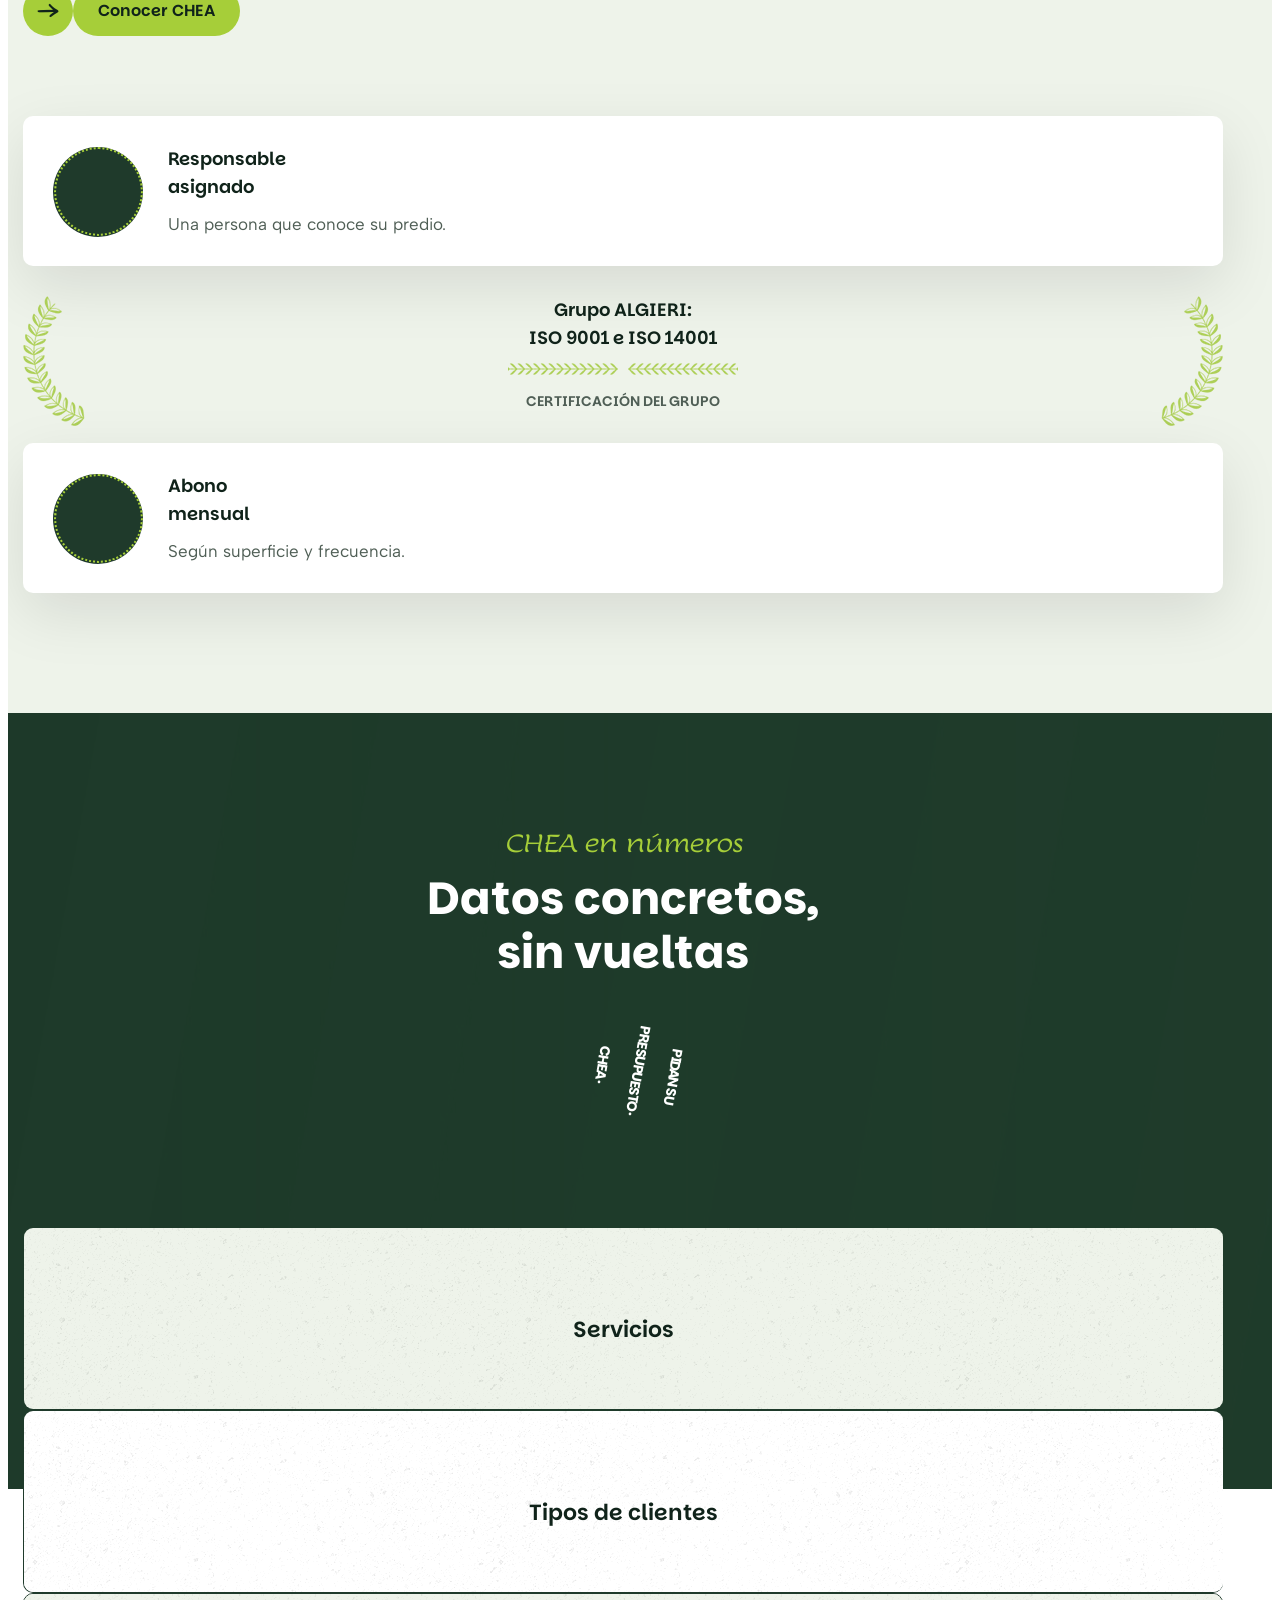
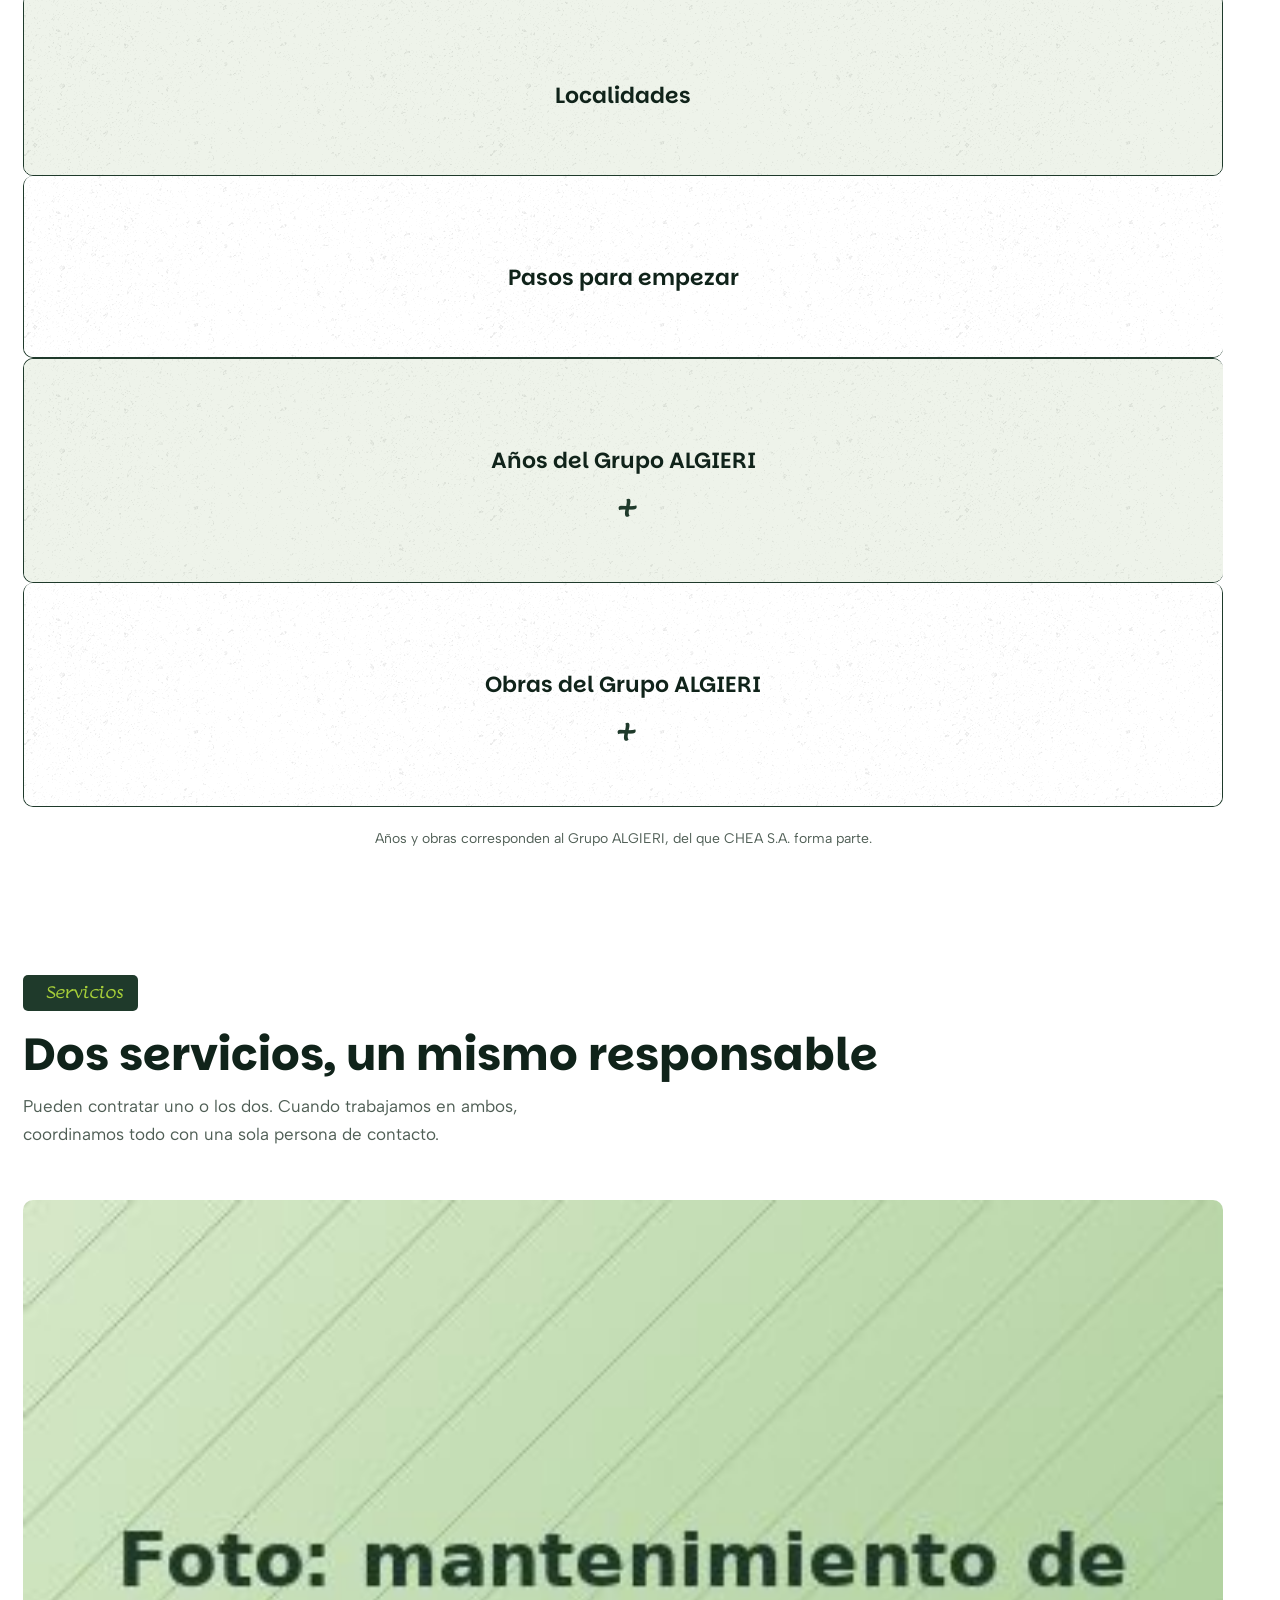
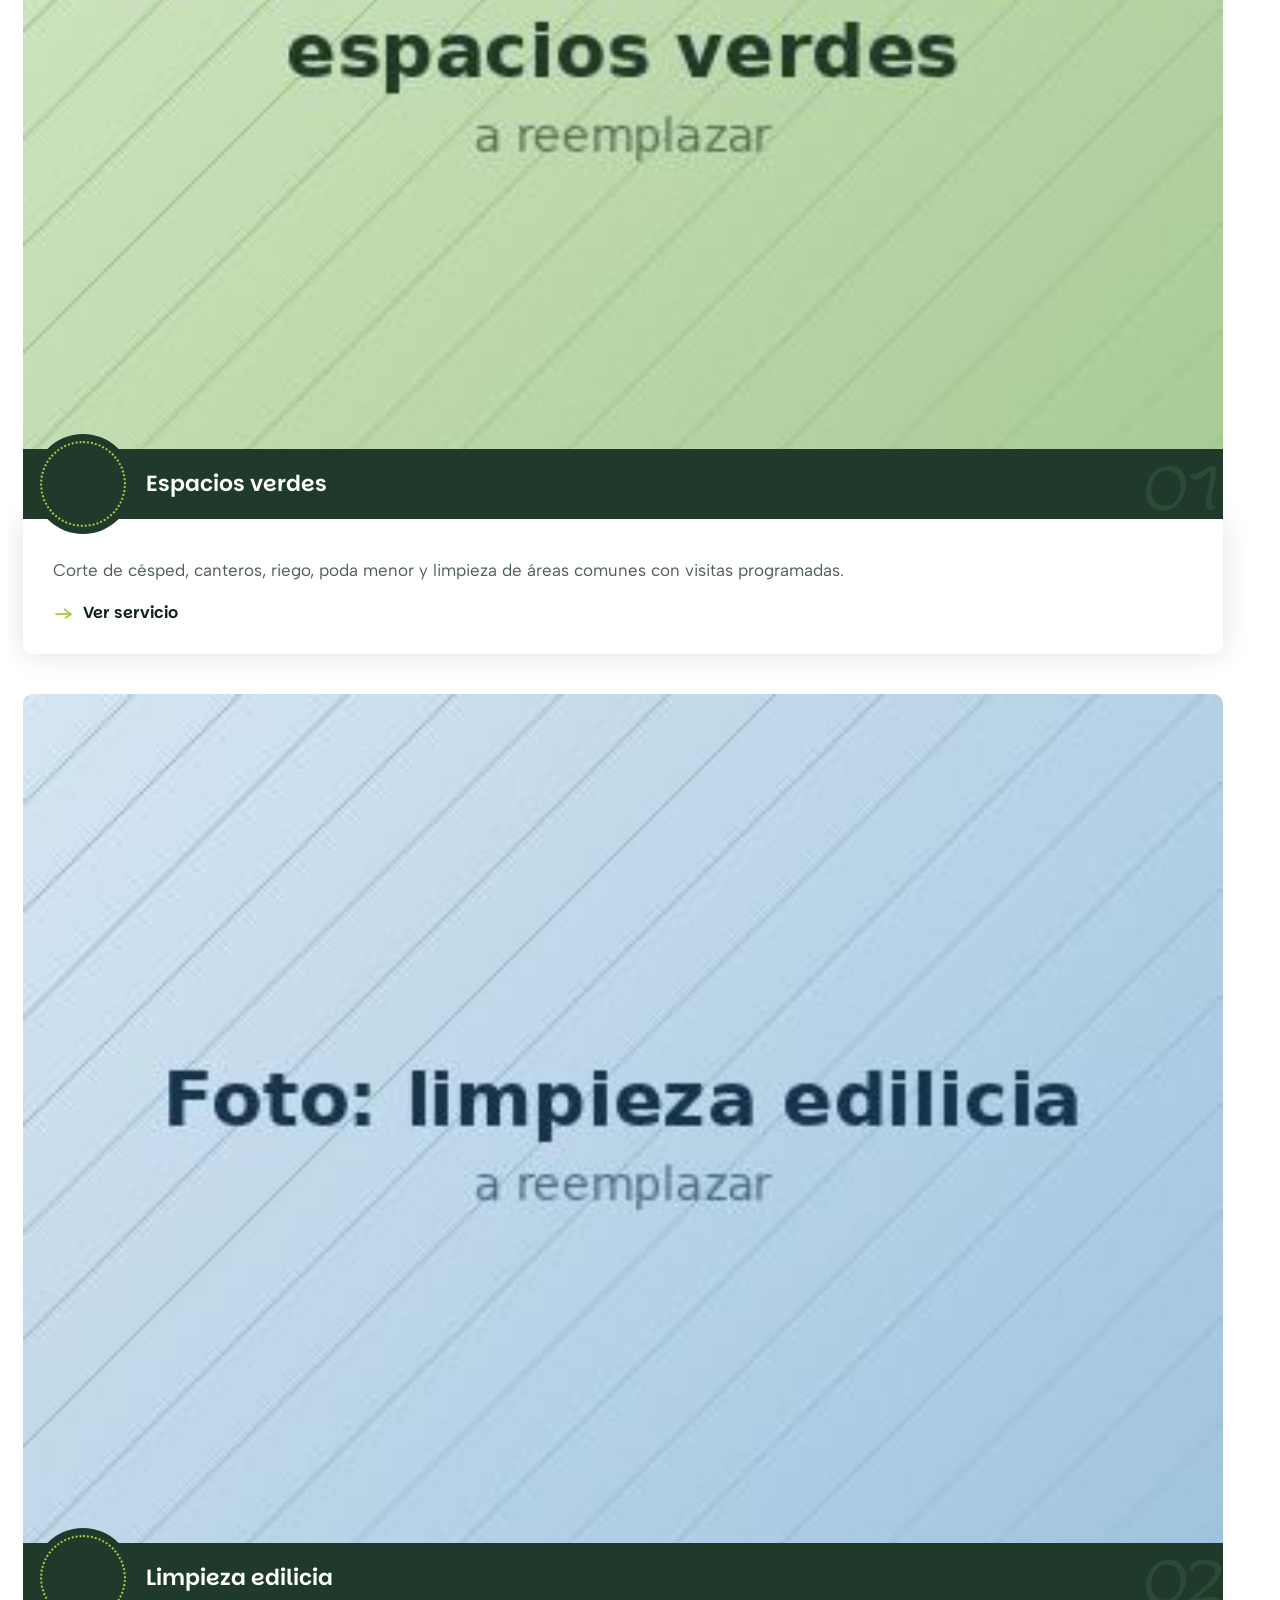
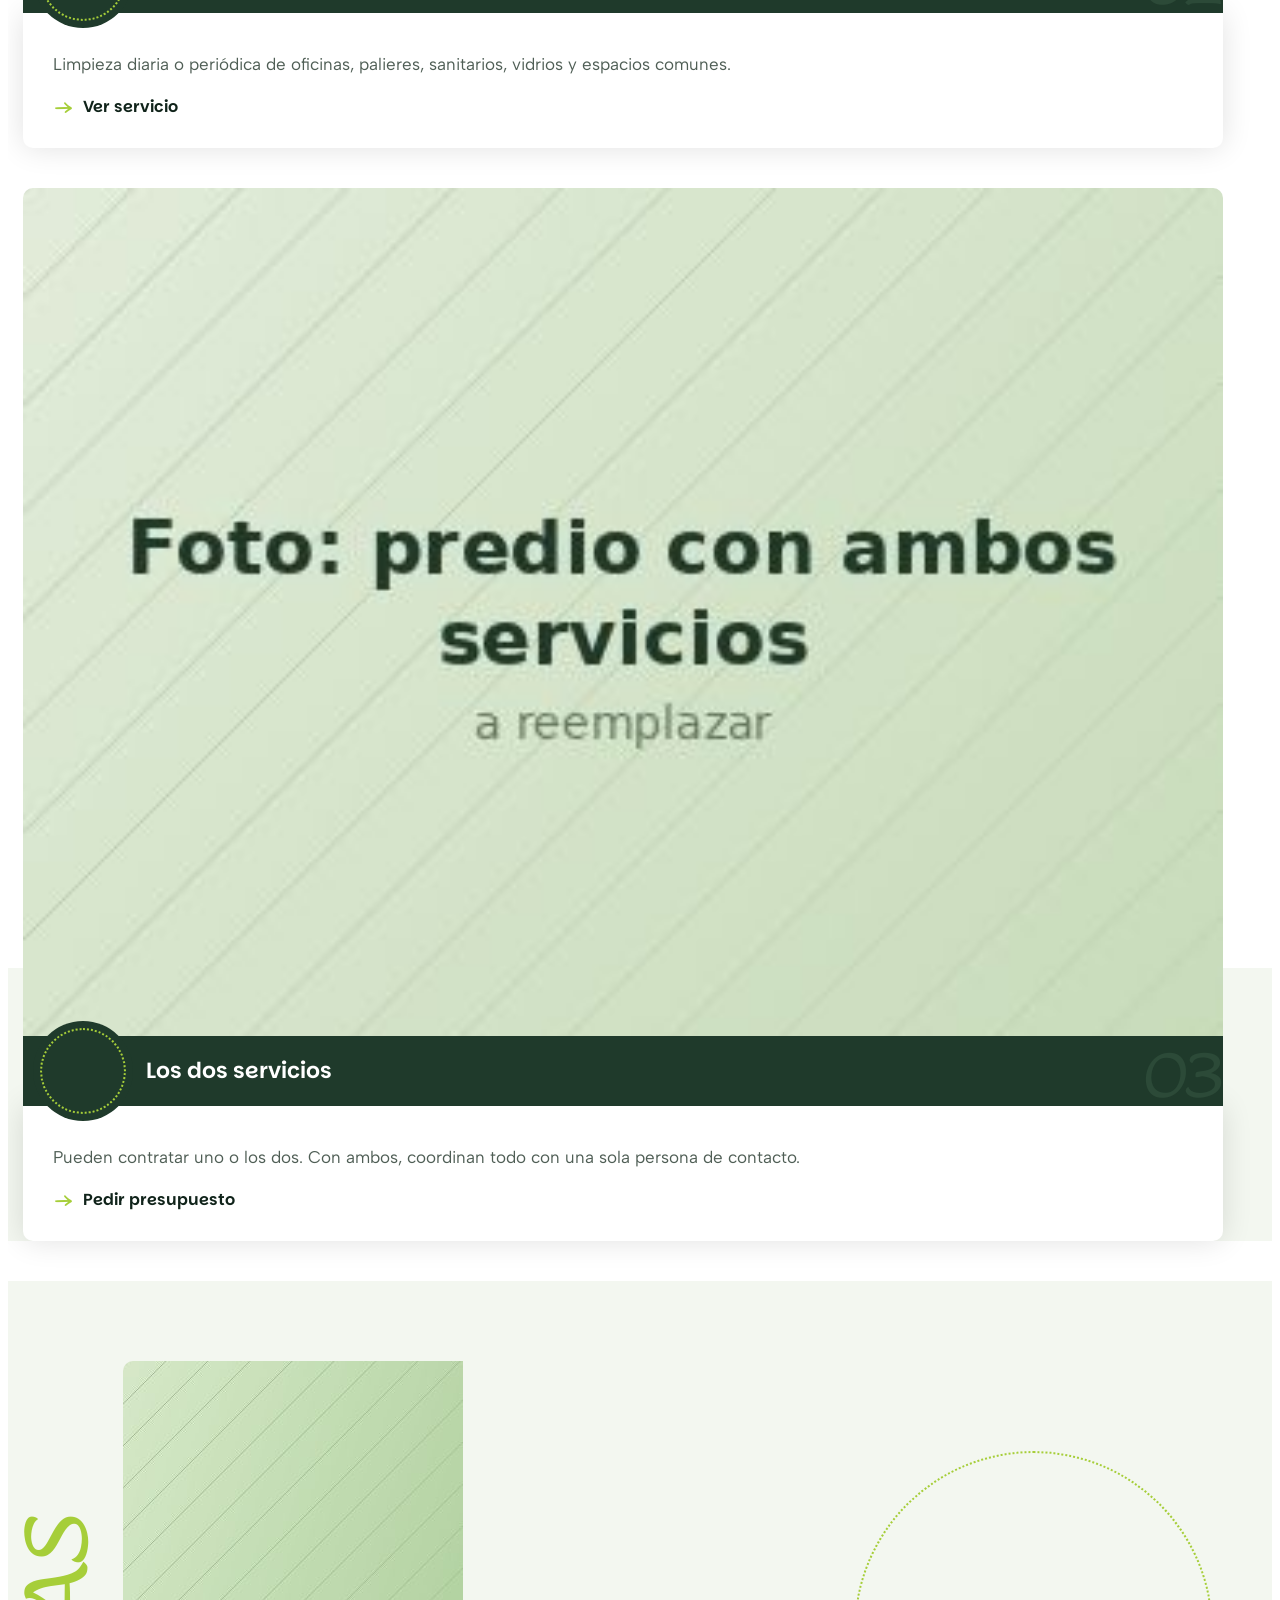
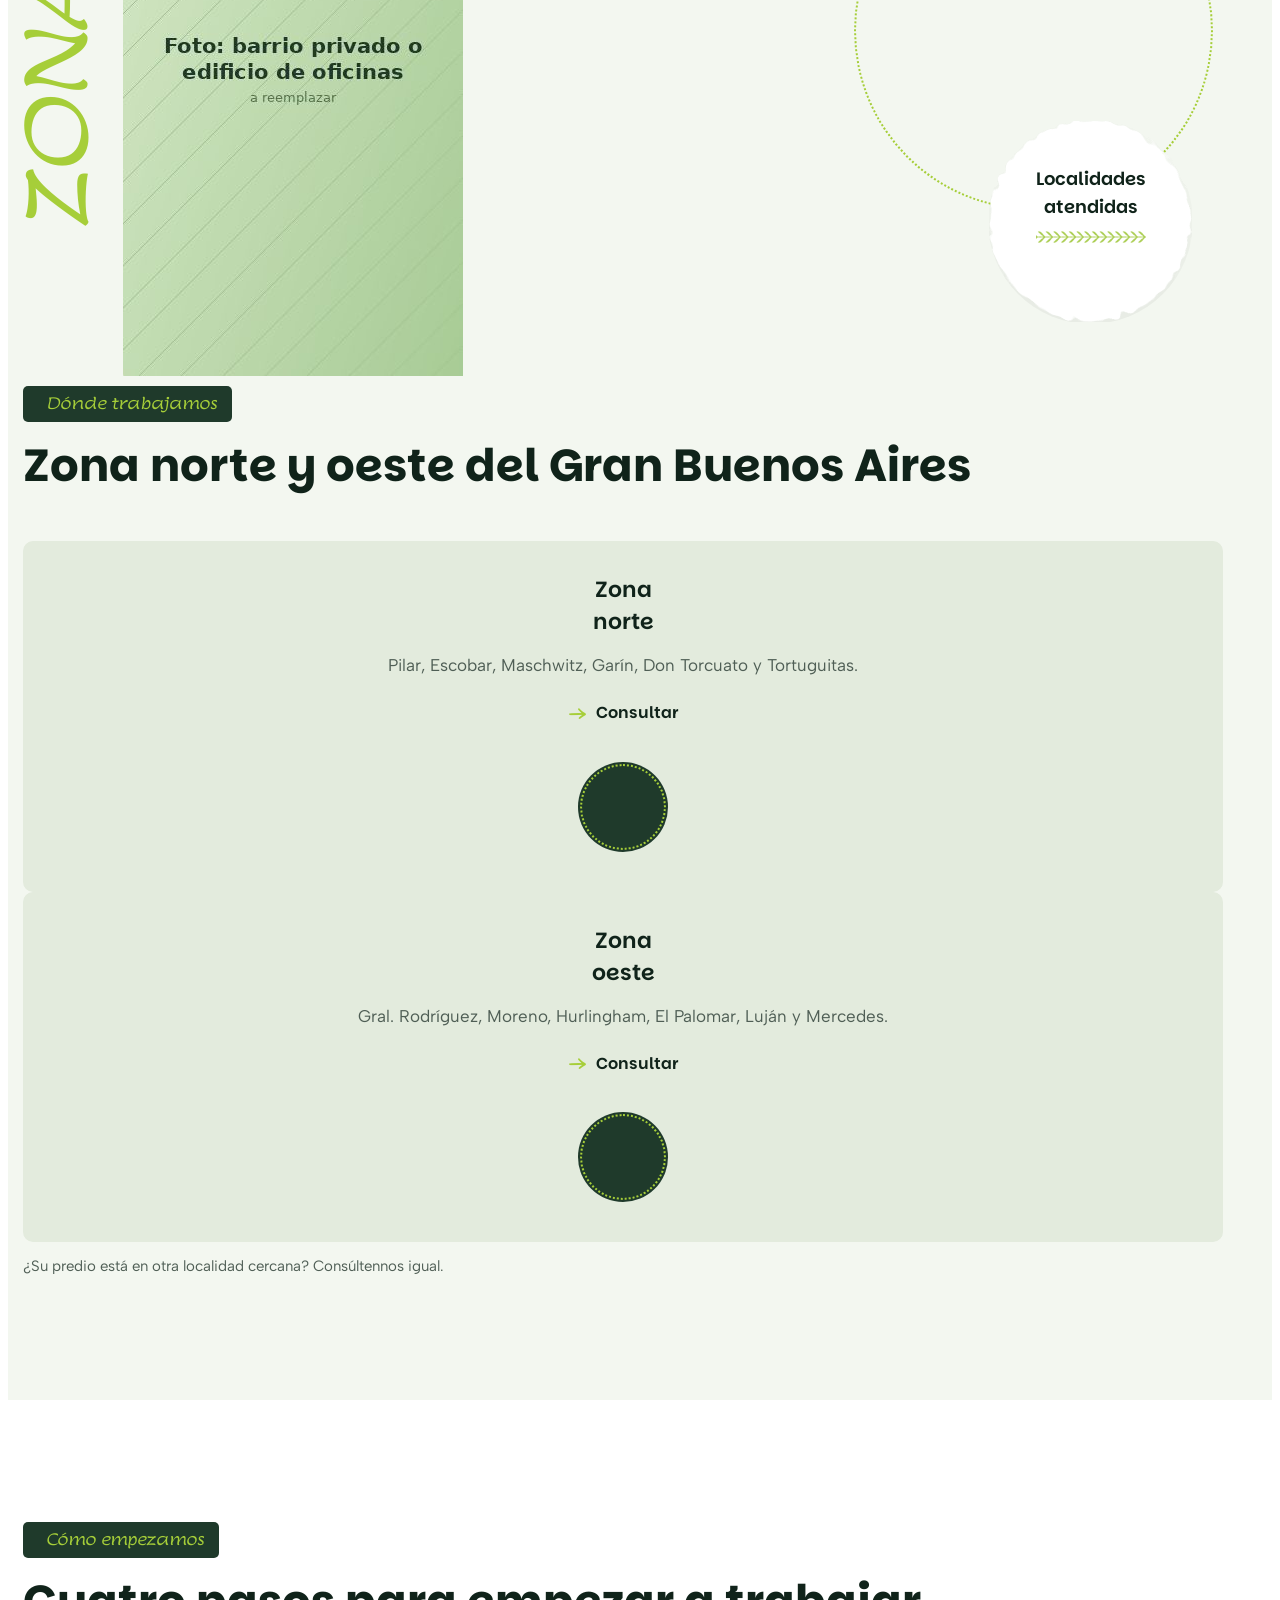
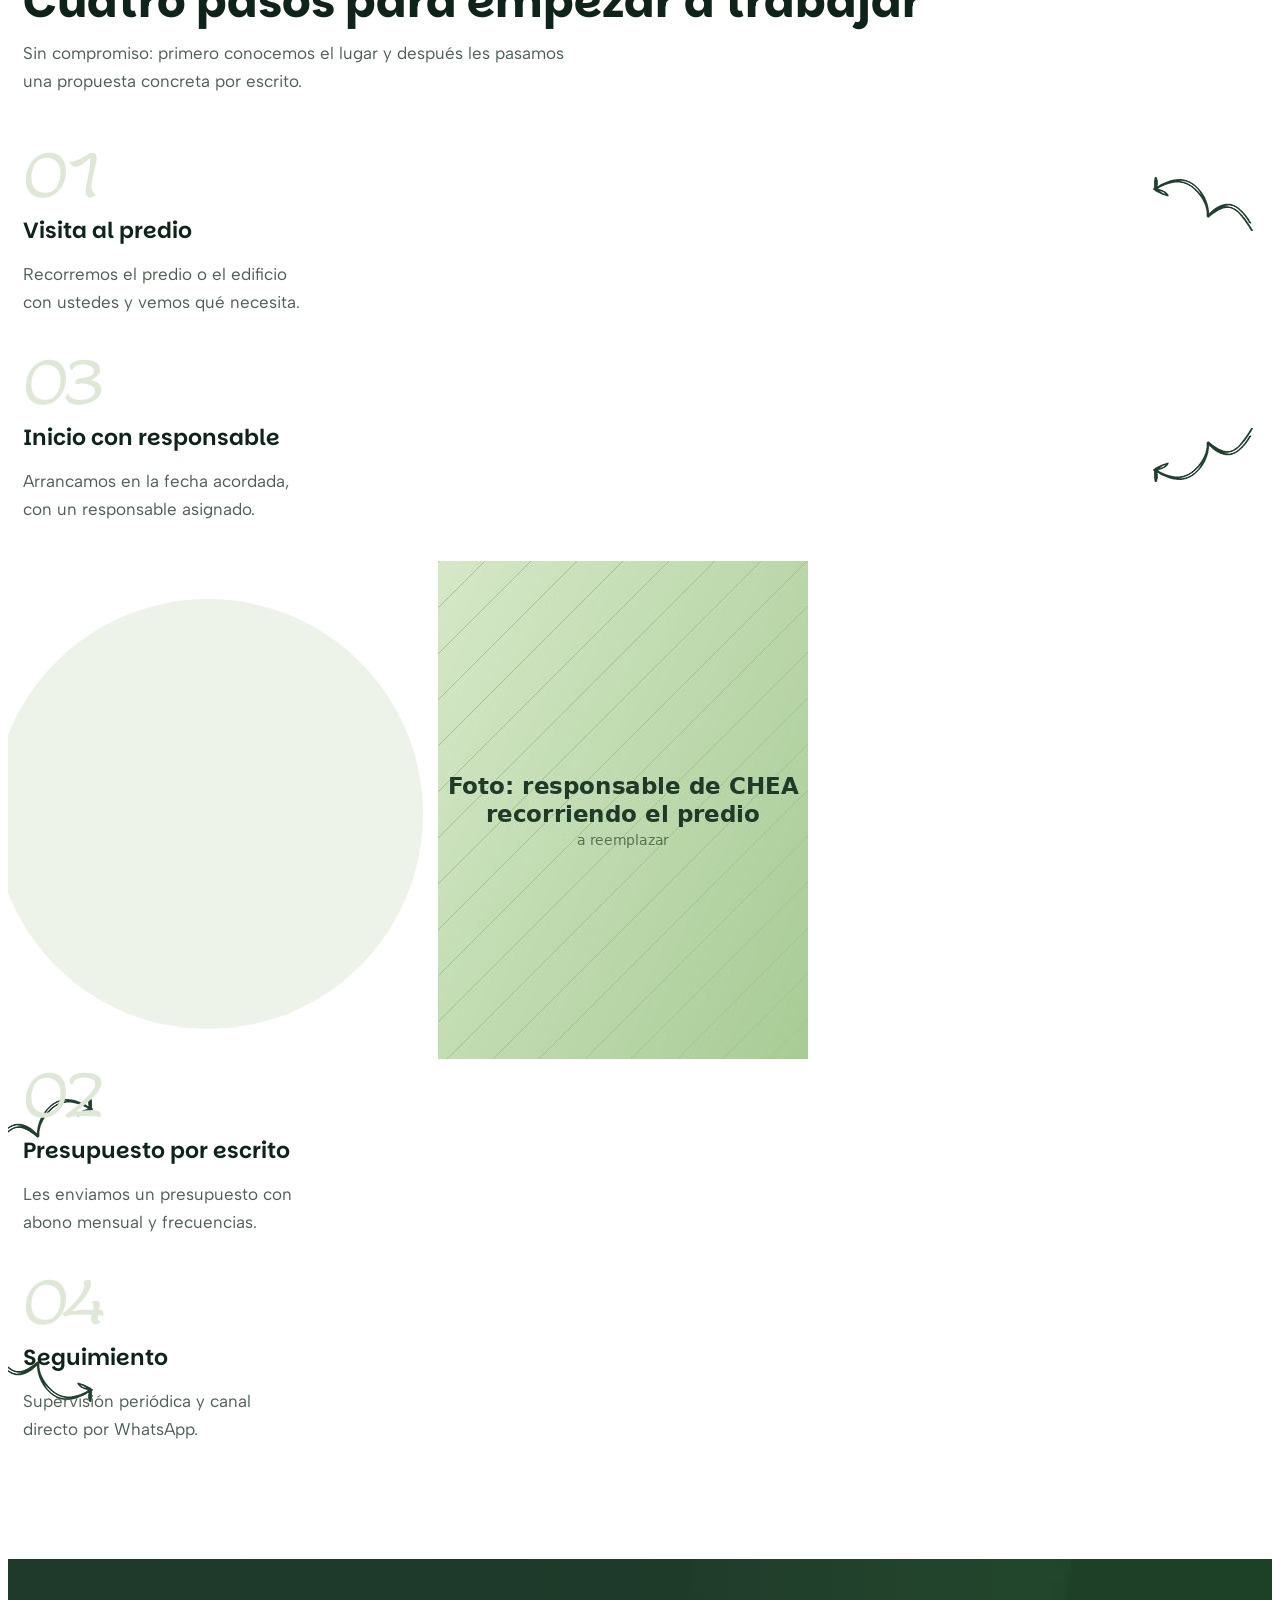
==== commit 64443864: "Sitio CHEA sobre el template Farmland: estilos, animaciones y paleta verde Co-Authored-By: Claude Op" ====
--- a/index.html
+++ b/index.html
@@ -1,155 +1,1682 @@
 <!DOCTYPE html>
 <html lang="es">
+
 <head>
-<meta charset="UTF-8">
-<meta name="viewport" content="width=device-width, initial-scale=1">
-<meta name="robots" content="noindex, nofollow">
-<title>CHEA | Espacios verdes y limpieza edilicia</title>
-<meta name="description" content="Mantenimiento de espacios verdes y limpieza edilicia en zona norte y oeste.">
-<link rel="preconnect" href="https://fonts.googleapis.com">
-<link rel="preconnect" href="https://fonts.gstatic.com" crossorigin>
-<link href="https://fonts.googleapis.com/css2?family=Archivo:wdth,wght@62..125,400..800&display=swap" rel="stylesheet">
-<link rel="stylesheet" href="/styles.css">
+    <meta charset="UTF-8" />
+    <meta name="viewport" content="width=device-width, initial-scale=1.0" />
+    <title>CHEA S.A. | Espacios verdes y limpieza edilicia en zona norte y oeste</title>
+    <meta name="description" content="CHEA S.A., parte del Grupo ALGIERI: mantenimiento de espacios verdes y limpieza edilicia para barrios privados, consorcios, empresas e instituciones de zona norte y oeste del GBA." />
+    <meta name="robots" content="noindex, nofollow" />
+    <script>window.odometerOptions = { format: "(ddd)" };</script>
+    <link rel="apple-touch-icon" sizes="180x180" href="/assets/images/favicons/apple-touch-icon.png" />
+    <link rel="icon" type="image/png" sizes="32x32" href="/assets/images/favicons/favicon-32x32.png" />
+    <link rel="icon" type="image/png" sizes="16x16" href="/assets/images/favicons/favicon-16x16.png" />
+
+    <link rel="stylesheet" href="/assets/vendors/animate/animate.min.css" />
+    <link rel="stylesheet" href="/assets/vendors/animate/custom-animate.css" />
+    <link rel="stylesheet" href="/assets/vendors/aos/aos.css" />
+    <link rel="stylesheet" href="/assets/vendors/bootstrap/css/bootstrap.min.css" />
+    <link rel="stylesheet" href="/assets/vendors/fontawesome/css/all.min.css" />
+    <link rel="stylesheet" href="/assets/vendors/nice-select/nice-select.css" />
+    <link rel="stylesheet" href="/assets/vendors/odometer/odometer.min.css" />
+    <link rel="stylesheet" href="/assets/vendors/swiper/swiper.min.css" />
+    <link rel="stylesheet" href="/assets/vendors/thm-icons/style.css" />
+    <!-- Module css -->
+    <link rel="stylesheet" href="/assets/css/module-css/01-header-section.css" />
+    <link rel="stylesheet" href="/assets/css/module-css/02-banner-section.css" />
+    <link rel="stylesheet" href="/assets/css/module-css/03-about-section.css" />
+    <link rel="stylesheet" href="/assets/css/module-css/04-fact-counter-section.css" />
+    <link rel="stylesheet" href="/assets/css/module-css/07-footer-section.css" />
+    <link rel="stylesheet" href="/assets/css/module-css/09-breadcrumb-section.css" />
+    <link rel="stylesheet" href="/assets/css/module-css/10-contact.css" />
+    <link rel="stylesheet" href="/assets/css/module-css/11-services-section.css" />
+    <!-- Template styles -->
+    <link rel="stylesheet" href="/assets/css/style.css" />
+    <link rel="stylesheet" href="/assets/css/responsive.css" />
+    <!-- CHEA overrides (siempre al final) -->
+    <link rel="stylesheet" href="/assets/css/chea.css" />
 </head>
-<body class="pg-inicio">
-<p class="demo-bar">Prototipo para revisión de CHEA S.A. Textos, fotos y datos de contacto son provisorios.</p>
-<header class="site-head">
-  <div class="wrap head-in">
-    <a class="brand" href="/" aria-label="CHEA, ir al inicio">
-      <span class="logo-slot" title="Acá va el logo de CHEA">CHEA</span>
-      <span class="brand-sub">Espacios verdes y limpieza</span>
+
+<body class="body-bg-1">
+
+    <div class="chea-demo-bar" role="note">Prototipo para revisión de CHEA S.A. Textos, fotos y datos de contacto son provisorios.</div>
+
+    <!-- Preloader -->
+    <div class="loader-wrap">
+        <div class="preloader">
+            <div id="handle-preloader" class="handle-preloader">
+                <div class="layer layer-one">
+                    <span class="overlay"></span>
+                </div>
+                <div class="layer layer-three">
+                    <span class="overlay"></span>
+                </div>
+                <div class="layer layer-two">
+                    <span class="overlay"></span>
+                </div>
+                <div class="animation-preloader">
+                    <div class="spinner"></div>
+                </div>
+            </div>
+        </div>
+    </div>
+    <!-- Preloader End -->
+
+    <!-- Cursor -->
+    <div class="cursor"></div>
+    <div class="cursor-follower"></div>
+    <!-- Cursor End -->
+
+    <div class="page-wrapper boxed_wrapper">
+
+        <header class="main-header main-header-style1">
+
+            <div class="main-header-style1__content">
+                <div class="container">
+                    <div class="main-header-style1__content-inner">
+
+                        <div class="main-header-style1__content-top">
+
+                            <div class="main-header-style1__content-top-left">
+                                <div class="icon-holder">
+                                    <i class="fa fa-leaf"></i>
+                                </div>
+                                <div class="text-box">
+                                    <p><span>Zona norte y oeste del GBA –</span> espacios verdes y limpieza edilicia</p>
+                                </div>
+                                <div class="btn-box">
+                                    <a href="/contacto/" aria-label="Ir a contacto"><i class="icon-arrow"></i></a>
+                                </div>
+                            </div>
+                            <div class="main-header-style1__content-top-right">
+                                <div class="header-phone-style1">
+                                    <div class="icon">
+                                        <i class="icon-mail"></i>
+                                    </div>
+                                    <div class="text">
+                                        <p><a href="mailto:administracion@cheasa.com.ar">administracion@cheasa.com.ar</a> Teléfono a confirmar</p>
+                                    </div>
+                                </div>
+                            </div>
+                        </div>
+
+                        <div class="main-header-style1__content-bottom">
+                            <div class="main-header-style1__content-bottom-left">
+                                <div class="header-logo-box-style1">
+                                    <a href="/" class="chea-wordmark " aria-label="CHEA S.A., ir al inicio">CHEA<span>S.A.</span></a>
+                                </div>
+
+                                <!--Start Main Menu Style1-->
+                                <nav class="main-menu main-menu-style1">
+                                    <div class="main-menu__wrapper clearfix">
+                                        <div class="main-menu__wrapper-inner">
+                                            <div class="sticky-logo-box-style1">
+                                                <a href="/" class="chea-wordmark chea-wordmark--sticky" aria-label="CHEA S.A., ir al inicio">CHEA<span>S.A.</span></a>
+                                            </div>
+                                            <div class="main-menu-style1__left">
+                                                <div class="main-menu-box">
+                                                    <a href="#" class="mobile-nav__toggler" aria-label="Abrir menú">
+                                                        <i class="fa fa-bars"></i>
+                                                    </a>
+
+                                                    <ul class="main-menu__list">
+                                                        <li class="current"><a href="/">Inicio</a></li>
+                                                        <li class="dropdown">
+                                                            <a href="#">Servicios</a>
+                                                            <ul>
+                                                                <li><a href="/espacios-verdes/">Espacios verdes</a></li>
+                                                                <li><a href="/limpieza/">Limpieza edilicia</a></li>
+                                                            </ul>
+                                                        </li>
+                                                        <li><a href="/nosotros/">Nosotros</a></li>
+                                                        <li><a href="/contacto/">Contacto</a></li>
+                                                    </ul>
+                                                </div>
+
+                                                <div class="header-btn-style1 header-sticky-btn-one">
+                                                    <a class="btn-one" href="/contacto/">
+                                                        <i class="icon-arrow"></i>
+                                                        <span class="txt">Pedir presupuesto</span>
+                                                    </a>
+                                                </div>
+
+                                            </div>
+                                        </div>
+                                    </div>
+                                </nav>
+                                <!--End Main Menu Style1-->
+                            </div>
+
+                            <div class="main-header-style1__content-bottom-right">
+                                <div class="header-btn-style1">
+                                    <a class="btn-one" href="/contacto/">
+                                        <i class="icon-arrow"></i>
+                                        <span class="txt">Pedir presupuesto</span>
+                                    </a>
+                                </div>
+
+                                <div class="header-address-style1">
+                                    <div class="icon">
+                                        <i class="icon-map-point"></i>
+                                    </div>
+                                    <div class="text">
+                                        <h4>Zona norte y oeste</h4>
+                                    </div>
+                                    <a href="/contacto/" class="btn-box1" aria-label="Ver zonas de trabajo">
+                                        <i class="icon-arrow"></i>
+                                    </a>
+                                </div>
+
+                            </div>
+
+                        </div>
+                    </div>
+                </div>
+            </div>
+
+        </header>
+
+
+        <div class="stricky-header stricky-header--style1 stricked-menu main-menu">
+            <div class="sticky-header__content"></div>
+        </div>
+
+
+        <!-- Main Slider Style1 -->
+        <section class="main-slider-style1">
+            <div class="swiper-container banner-slider-two">
+                <div class="swiper-wrapper">
+
+                    <!-- Start Slide Item -->
+                    <div class="swiper-slide">
+                        <div class="main-slider-style1__inner">
+                            <div class="image-layer"
+                                style="background-image: url(/assets/images/chea/hero-1.jpg);">
+                            </div>
+                            <div class="container">
+                                <div class="main-slider-style1__content">
+                                    <div class="main-slider-style1__content-left">
+                                        <div class="main-slider-style1__content-left-shape1">
+                                            <img src="/assets/images/shapes/slider-v1__shape1.png" alt="">
+                                        </div>
+                                        <div class="main-slider-style1__content-left-shape2">
+                                            <img src="/assets/images/shapes/slider-v1__shape2.png" alt="">
+                                        </div>
+                                        <div class="main-slider-style1__content-left-shape3">
+                                            <img src="/assets/images/shapes/slider-v1__shape3.png" alt="">
+                                        </div>
+                                        <div class="main-slider-style1__content-left-shape4">
+                                            <img src="/assets/images/shapes/slider-v1__shape3.png" alt="">
+                                        </div>
+                                        <div class="main-slider-style1__content-left-inner">
+                                            <div class="main-slider-style1__content-left-sub-title">
+                                                <div class="icon">
+                                                    <i class="fa fa-leaf"></i>
+                                                </div>
+                                                <h4>Espacios verdes y limpieza edilicia</h4>
+                                            </div>
+                                            <div class="main-slider-style1__content-left-big-title">
+                                                <h2>Espacios <br>verdes <br>cuidados, todo <br>el año.</h2>
+                                            </div>
+                                        </div>
+                                    </div>
+                                    <div class="main-slider-style1__content-right">
+                                        <div class="main-slider-style1__content-right-shape">
+                                            <img src="/assets/images/shapes/slider-v1__shape4.png" alt="">
+                                        </div>
+                                        <div class="main-slider-style1__content-right-inner">
+                                            <div class="main-slider-style1__content-right-text">
+                                                <p>Mantenimiento de parques<br> y jardines para barrios<br> privados, consorcios,<br> empresas e instituciones.</p>
+                                            </div>
+                                            <div class="main-slider-style1__content-right-btn">
+                                                <a class="btn-one" href="/espacios-verdes/">
+                                                    <i class="icon-arrow"></i>
+                                                    <span class="txt">Espacios verdes</span>
+                                                </a>
+                                            </div>
+                                        </div>
+                                    </div>
+                                </div>
+                            </div>
+                        </div>
+                    </div>
+                    <!-- End Slide Item -->
+                    <!-- Start Slide Item -->
+                    <div class="swiper-slide">
+                        <div class="main-slider-style1__inner">
+                            <div class="image-layer"
+                                style="background-image: url(/assets/images/chea/hero-2.jpg);">
+                            </div>
+                            <div class="container">
+                                <div class="main-slider-style1__content">
+                                    <div class="main-slider-style1__content-left">
+                                        <div class="main-slider-style1__content-left-shape1">
+                                            <img src="/assets/images/shapes/slider-v1__shape1.png" alt="">
+                                        </div>
+                                        <div class="main-slider-style1__content-left-shape2">
+                                            <img src="/assets/images/shapes/slider-v1__shape2.png" alt="">
+                                        </div>
+                                        <div class="main-slider-style1__content-left-shape3">
+                                            <img src="/assets/images/shapes/slider-v1__shape3.png" alt="">
+                                        </div>
+                                        <div class="main-slider-style1__content-left-shape4">
+                                            <img src="/assets/images/shapes/slider-v1__shape3.png" alt="">
+                                        </div>
+                                        <div class="main-slider-style1__content-left-inner">
+                                            <div class="main-slider-style1__content-left-sub-title">
+                                                <div class="icon">
+                                                    <i class="fa fa-leaf"></i>
+                                                </div>
+                                                <h4>Espacios verdes y limpieza edilicia</h4>
+                                            </div>
+                                            <div class="main-slider-style1__content-left-big-title">
+                                                <h2>Edificios <br>y oficinas <br>limpios, todos <br>los días.</h2>
+                                            </div>
+                                        </div>
+                                    </div>
+                                    <div class="main-slider-style1__content-right">
+                                        <div class="main-slider-style1__content-right-shape">
+                                            <img src="/assets/images/shapes/slider-v1__shape4.png" alt="">
+                                        </div>
+                                        <div class="main-slider-style1__content-right-inner">
+                                            <div class="main-slider-style1__content-right-text">
+                                                <p>Limpieza diaria o<br> periódica de oficinas,<br> palieres, sanitarios<br> y espacios comunes.</p>
+                                            </div>
+                                            <div class="main-slider-style1__content-right-btn">
+                                                <a class="btn-one" href="/limpieza/">
+                                                    <i class="icon-arrow"></i>
+                                                    <span class="txt">Limpieza edilicia</span>
+                                                </a>
+                                            </div>
+                                        </div>
+                                    </div>
+                                </div>
+                            </div>
+                        </div>
+                    </div>
+                    <!-- End Slide Item -->
+                    <!-- Start Slide Item -->
+                    <div class="swiper-slide">
+                        <div class="main-slider-style1__inner">
+                            <div class="image-layer"
+                                style="background-image: url(/assets/images/chea/hero-3.jpg);">
+                            </div>
+                            <div class="container">
+                                <div class="main-slider-style1__content">
+                                    <div class="main-slider-style1__content-left">
+                                        <div class="main-slider-style1__content-left-shape1">
+                                            <img src="/assets/images/shapes/slider-v1__shape1.png" alt="">
+                                        </div>
+                                        <div class="main-slider-style1__content-left-shape2">
+                                            <img src="/assets/images/shapes/slider-v1__shape2.png" alt="">
+                                        </div>
+                                        <div class="main-slider-style1__content-left-shape3">
+                                            <img src="/assets/images/shapes/slider-v1__shape3.png" alt="">
+                                        </div>
+                                        <div class="main-slider-style1__content-left-shape4">
+                                            <img src="/assets/images/shapes/slider-v1__shape3.png" alt="">
+                                        </div>
+                                        <div class="main-slider-style1__content-left-inner">
+                                            <div class="main-slider-style1__content-left-sub-title">
+                                                <div class="icon">
+                                                    <i class="fa fa-leaf"></i>
+                                                </div>
+                                                <h4>Zona norte y oeste del GBA</h4>
+                                            </div>
+                                            <div class="main-slider-style1__content-left-big-title">
+                                                <h2>Un solo <br>responsable <br>para su <br>predio.</h2>
+                                            </div>
+                                        </div>
+                                    </div>
+                                    <div class="main-slider-style1__content-right">
+                                        <div class="main-slider-style1__content-right-shape">
+                                            <img src="/assets/images/shapes/slider-v1__shape4.png" alt="">
+                                        </div>
+                                        <div class="main-slider-style1__content-right-inner">
+                                            <div class="main-slider-style1__content-right-text">
+                                                <p>Visitamos el lugar, les<br> pasamos un presupuesto<br> mensual por escrito y<br> arrancamos con un<br> responsable asignado.</p>
+                                            </div>
+                                            <div class="main-slider-style1__content-right-btn">
+                                                <a class="btn-one" href="/contacto/">
+                                                    <i class="icon-arrow"></i>
+                                                    <span class="txt">Pedir presupuesto</span>
+                                                </a>
+                                            </div>
+                                        </div>
+                                    </div>
+                                </div>
+                            </div>
+                        </div>
+                    </div>
+                    <!-- End Slide Item -->
+
+                </div>
+            </div>
+
+
+            <div class="slider-swiper-pagination" id="main-slider-pagination"></div>
+            <div class="main-slider-style3__nav">
+                <div class="main-slider-style3__nav-control banner-slider-button-prev" aria-label="Anterior">
+                    <span><i class="icon-arrow-up" aria-hidden="true"></i></span>
+                </div>
+                <div class="main-slider-style3__nav-control banner-slider-button-next" aria-label="Siguiente">
+                    <span><i class="icon-arrow-down" aria-hidden="true"></i></span>
+                </div>
+            </div>
+
+        </section>
+        <!-- End Main Slider Style1 -->
+
+
+        <!-- Start What We Do Style1 -->
+        <section class="what-we-do-style1">
+            <div class="container">
+                <div class="row">
+
+                    <!-- Start Single What We Do Style1 -->
+                    <div class="col-xl-4 col-lg-4">
+                        <div class="single-what-we-do-style1">
+                            <div class="single-what-we-do-style1__title">
+                                <div class="single-what-we-do-style1__title-inner">
+                                    <div class="single-what-we-do-style1__title-pattern"
+                                        style="background-image: url(/assets/images/pattern/thm-pattern2.png);"></div>
+                                    <h3><a href="/espacios-verdes/">Barrios privados y consorcios</a></h3>
+                                </div>
+                            </div>
+                            <div class="single-what-we-do-style1__content">
+                                <div class="single-what-we-do-style1__content-pattren"
+                                    style="background-image: url(/assets/images/pattern/thm-pattern1.png);"></div>
+                                <div class="single-what-we-do-style1__conten-bg"
+                                    style="background-image: url(/assets/images/chea/card-verde.jpg);">
+                                </div>
+                                <div class="single-what-we-do-style1__content-btn2">
+                                    <a class="btn-one" href="/espacios-verdes/">
+                                        <i class="icon-arrow"></i>
+                                        <span class="txt">Ver más</span>
+                                    </a>
+                                </div>
+                                <div class="single-what-we-do-style1__content-inner">
+                                    <div class="what-we-do-style1__content-icon">
+                                        <div class="what-we-do-style1__content-icon-bg"
+                                            style="background-image: url(/assets/images/backgrounds/what-we-do-v1__icon-bg.png);">
+                                        </div>
+                                        <i class="fa fa-home"></i>
+                                    </div>
+                                    <div class="what-we-do-style1__content-text">
+                                        <p>Áreas comunes, parques, palieres y cocheras con un plan de visitas fijo.</p>
+                                    </div>
+                                    <div class="what-we-do-style1__content-btn">
+                                        <a href="/espacios-verdes/">
+                                            <i class="icon-arrow"></i>
+                                            Ver más
+                                        </a>
+                                    </div>
+                                </div>
+                            </div>
+                        </div>
+                    </div>
+                    <!-- End Single What We Do Style1 -->
+                    <!-- Start Single What We Do Style1 -->
+                    <div class="col-xl-4 col-lg-4">
+                        <div class="single-what-we-do-style1">
+                            <div class="single-what-we-do-style1__title">
+                                <div class="single-what-we-do-style1__title-inner">
+                                    <div class="single-what-we-do-style1__title-pattern"
+                                        style="background-image: url(/assets/images/pattern/thm-pattern2.png);"></div>
+                                    <h3><a href="/limpieza/">Empresas e industrias</a></h3>
+                                </div>
+                            </div>
+                            <div class="single-what-we-do-style1__content">
+                                <div class="single-what-we-do-style1__content-pattren"
+                                    style="background-image: url(/assets/images/pattern/thm-pattern1.png);"></div>
+                                <div class="single-what-we-do-style1__conten-bg"
+                                    style="background-image: url(/assets/images/chea/card-limpieza.jpg);">
+                                </div>
+                                <div class="single-what-we-do-style1__content-btn2">
+                                    <a class="btn-one" href="/limpieza/">
+                                        <i class="icon-arrow"></i>
+                                        <span class="txt">Ver más</span>
+                                    </a>
+                                </div>
+                                <div class="single-what-we-do-style1__content-inner">
+                                    <div class="what-we-do-style1__content-icon">
+                                        <div class="what-we-do-style1__content-icon-bg"
+                                            style="background-image: url(/assets/images/backgrounds/what-we-do-v1__icon-bg.png);">
+                                        </div>
+                                        <i class="fa fa-industry"></i>
+                                    </div>
+                                    <div class="what-we-do-style1__content-text">
+                                        <p>Oficinas, sanitarios, comedores y predios limpios y ordenados.</p>
+                                    </div>
+                                    <div class="what-we-do-style1__content-btn">
+                                        <a href="/limpieza/">
+                                            <i class="icon-arrow"></i>
+                                            Ver más
+                                        </a>
+                                    </div>
+                                </div>
+                            </div>
+                        </div>
+                    </div>
+                    <!-- End Single What We Do Style1 -->
+                    <!-- Start Single What We Do Style1 -->
+                    <div class="col-xl-4 col-lg-4">
+                        <div class="single-what-we-do-style1">
+                            <div class="single-what-we-do-style1__title">
+                                <div class="single-what-we-do-style1__title-inner">
+                                    <div class="single-what-we-do-style1__title-pattern"
+                                        style="background-image: url(/assets/images/pattern/thm-pattern2.png);"></div>
+                                    <h3><a href="/contacto/">Instituciones</a></h3>
+                                </div>
+                            </div>
+                            <div class="single-what-we-do-style1__content">
+                                <div class="single-what-we-do-style1__content-pattren"
+                                    style="background-image: url(/assets/images/pattern/thm-pattern1.png);"></div>
+                                <div class="single-what-we-do-style1__conten-bg"
+                                    style="background-image: url(/assets/images/chea/card-visita.jpg);">
+                                </div>
+                                <div class="single-what-we-do-style1__content-btn2">
+                                    <a class="btn-one" href="/contacto/">
+                                        <i class="icon-arrow"></i>
+                                        <span class="txt">Ver más</span>
+                                    </a>
+                                </div>
+                                <div class="single-what-we-do-style1__content-inner">
+                                    <div class="what-we-do-style1__content-icon">
+                                        <div class="what-we-do-style1__content-icon-bg"
+                                            style="background-image: url(/assets/images/backgrounds/what-we-do-v1__icon-bg.png);">
+                                        </div>
+                                        <i class="fa fa-school"></i>
+                                    </div>
+                                    <div class="what-we-do-style1__content-text">
+                                        <p>Colegios, clubes y centros de salud, con horarios acordados.</p>
+                                    </div>
+                                    <div class="what-we-do-style1__content-btn">
+                                        <a href="/contacto/">
+                                            <i class="icon-arrow"></i>
+                                            Ver más
+                                        </a>
+                                    </div>
+                                </div>
+                            </div>
+                        </div>
+                    </div>
+                    <!-- End Single What We Do Style1 -->
+
+                </div>
+            </div>
+        </section>
+        <!-- End What We Do Style1 -->
+
+
+        <!-- Start About Style1 -->
+        <section class="about-style1">
+            <div class="container">
+                <div class="about-style1__top">
+                    <div class="row">
+
+                        <div class="col-xl-6">
+                            <div class="about-style1__top-left">
+                                <div class="about-style1__top-left-img">
+                                    <img src="/assets/images/chea/about-home.jpg" alt="Foto provisoria: cuadrilla trabajando en un parque">
+                                </div>
+                                <div class="about-style1__top-left-fact">
+                                    <div class="about-style1__top-left-fact-bg"
+                                        style="background-image: url(/assets/images/backgrounds/activities-v1-fact__bg.png);">
+                                    </div>
+                                    <div class="about-style1__top-left-fact-inner">
+                                        <div class="about-style1__top-left-fact-title">
+                                            <h4>Grupo ALGIERI <br>desde</h4>
+                                        </div>
+                                        <div class="about-style1__top-left-fact-shape">
+                                            <img src="/assets/images/shapes/activities-v1-fact__shape1.png" alt="">
+                                        </div>
+                                        <div class="about-style1__top-left-fact-count">
+                                            <h2 class="odometer" data-count="1986"></h2>
+                                        </div>
+                                    </div>
+                                </div>
+                                <div class="about-style1__top-left-inner">
+                                    <div class="about-style1__top-left-inner-content">
+                                        <div class="about-style1__top-left-inner-fact">
+                                            <h2 class="odometer" data-count="12"></h2>
+                                        </div>
+                                        <div class="about-style1__top-left-inner-icon">
+                                            <i class="fa fa-map-marker-alt"></i>
+                                        </div>
+                                        <div class="about-style1__top-left-inner-title">
+                                            <h4>Localidades <br>atendidas</h4>
+                                        </div>
+                                    </div>
+                                </div>
+                            </div>
+                        </div>
+
+                        <div class="col-xl-6">
+                            <div class="about-style1__top-right">
+                                <div class="sec-title withtext sec-title-animation animation-style2">
+                                    <div class="sub-title">
+                                    <div class="icon">
+                                        <i class="fa fa-leaf"></i>
+                                    </div>
+                                    <h4>Quiénes somos</h4>
+                                </div>
+                                    <h2 class="title-animation">Una empresa de la zona, con respaldo de grupo</h2>
+                                    <div class="text">
+                                        <p>CHEA S.A. forma parte del Grupo ALGIERI y se dedica al mantenimiento de espacios
+                                            verdes y a la limpieza edilicia en zona norte y oeste del Gran Buenos Aires.
+                                            Trabajamos para barrios privados, consorcios, empresas, industrias e
+                                            instituciones como colegios, clubes y centros de salud. Cada cliente tiene
+                                            un abono mensual por escrito y un responsable asignado.</p>
+                                    </div>
+                                </div>
+                                <div class="about-style1__top-right-btn">
+                                    <a class="btn-one" href="/nosotros/">
+                                        <i class="icon-arrow"></i>
+                                        <span class="txt">Conocer CHEA</span>
+                                    </a>
+                                </div>
+                            </div>
+                        </div>
+
+                    </div>
+                </div>
+
+                <div class="about-style1__bottom">
+                    <div class="row">
+                        <div class="col-xl-4 col-lg-4">
+                            <div class="about-style1__bottom-single">
+                                <div class="about-style1__bottom-single-icon">
+                                    <div class="about-style1__bottom-single-icon-inner">
+                                        <i class="fa fa-user-tie"></i>
+                                    </div>
+                                </div>
+                                <div class="about-style1__bottom-single-text">
+                                    <h4><a href="/contacto/">Responsable <br>asignado</a></h4>
+                                    <p>Una persona que conoce su predio.</p>
+                                </div>
+                            </div>
+                        </div>
+                        <div class="col-xl-4 col-lg-4">
+                            <div class="about-style1__bottom-award">
+                                <div class="about-style1__bottom-award-shape">
+                                    <img src="/assets/images/shapes/about-v1__shape3.png" alt="">
+                                </div>
+                                <div class="about-style1__bottom-award-shape2">
+                                    <img src="/assets/images/shapes/about-v1__shape5.png" alt="">
+                                </div>
+                                <div class="about-style1__bottom-award-inner">
+                                    <h4>Grupo ALGIERI: <br>ISO 9001 e ISO 14001</h4>
+                                    <img src="/assets/images/shapes/about-v1__shape4.png" alt="">
+                                    <h5>certificación del grupo</h5>
+                                </div>
+                            </div>
+                        </div>
+                        <div class="col-xl-4 col-lg-4">
+                            <div class="about-style1__bottom-single">
+                                <div class="about-style1__bottom-single-icon">
+                                    <div class="about-style1__bottom-single-icon-inner">
+                                        <i class="fa fa-file-invoice-dollar"></i>
+                                    </div>
+                                </div>
+                                <div class="about-style1__bottom-single-text">
+                                    <h4><a href="/contacto/">Abono <br>mensual</a></h4>
+                                    <p>Según superficie y frecuencia.</p>
+                                </div>
+                            </div>
+                        </div>
+                    </div>
+                </div>
+            </div>
+        </section>
+        <!-- End About Style1 -->
+
+
+        <!-- Start Fact Counter Style1 -->
+        <section class="fact-counter-style1">
+            <div class="fact-counter-style1__bg"
+                style="background-image: url(/assets/images/chea/fact-bg.jpg);">
+            </div>
+            <div class="container">
+
+                <div class="fact-counter-style1__content">
+                    <div class="fact-counter-style1__content-text sec-title-animation animation-style2">
+                        <span>CHEA en números</span>
+                        <h2 class="title-animation">Datos concretos, <br>sin vueltas</h2>
+                    </div>
+                    <div class="fact-counter-style1__content-round">
+                        <div class="fact-counter-style1__content-round-text">
+                            Pidan su presupuesto · CHEA ·
+                        </div>
+                        <div class="fact-counter-style1__content-video">
+                            <a href="/contacto/" aria-label="Pedir presupuesto">
+                                <i class="fa fa-arrow-right"></i>
+                            </a>
+                        </div>
+                    </div>
+                </div>
+
+                <ul class="row">
+
+                    <li class="col-xl-4 col-lg-4 col-md-6">
+                        <div class="single-fact-counter-style1">
+                            <div class="single-fact-counter-style1__pattren"
+                                style="background-image: url(/assets/images/pattern/thm-pattern1.png);">
+                            </div>
+                            <div class="single-fact-counter-style1__icon">
+                                <i class="fa fa-th-large"></i>
+                            </div>
+                            <div class="single-fact-counter-style1__title">
+                                <h3>Servicios</h3>
+                            </div>
+                            <div class="single-fact-counter-style1__count">
+                                <h2 class="odometer" data-count="2"></h2>
+                                <span class="last"></span>
+                            </div>
+                        </div>
+                    </li>
+                    <li class="col-xl-4 col-lg-4 col-md-6">
+                        <div class="single-fact-counter-style1 white">
+                            <div class="single-fact-counter-style1__pattren"
+                                style="background-image: url(/assets/images/pattern/thm-pattern1.png);">
+                            </div>
+                            <div class="single-fact-counter-style1__icon">
+                                <i class="fa fa-users"></i>
+                            </div>
+                            <div class="single-fact-counter-style1__title">
+                                <h3>Tipos de clientes</h3>
+                            </div>
+                            <div class="single-fact-counter-style1__count">
+                                <h2 class="odometer" data-count="4"></h2>
+                                <span class="last"></span>
+                            </div>
+                        </div>
+                    </li>
+                    <li class="col-xl-4 col-lg-4 col-md-6">
+                        <div class="single-fact-counter-style1">
+                            <div class="single-fact-counter-style1__pattren"
+                                style="background-image: url(/assets/images/pattern/thm-pattern1.png);">
+                            </div>
+                            <div class="single-fact-counter-style1__icon">
+                                <i class="fa fa-map-marker-alt"></i>
+                            </div>
+                            <div class="single-fact-counter-style1__title">
+                                <h3>Localidades</h3>
+                            </div>
+                            <div class="single-fact-counter-style1__count">
+                                <h2 class="odometer" data-count="12"></h2>
+                                <span class="last"></span>
+                            </div>
+                        </div>
+                    </li>
+                    <li class="col-xl-4 col-lg-4 col-md-6">
+                        <div class="single-fact-counter-style1 white">
+                            <div class="single-fact-counter-style1__pattren"
+                                style="background-image: url(/assets/images/pattern/thm-pattern1.png);">
+                            </div>
+                            <div class="single-fact-counter-style1__icon">
+                                <i class="fa fa-route"></i>
+                            </div>
+                            <div class="single-fact-counter-style1__title">
+                                <h3>Pasos para empezar</h3>
+                            </div>
+                            <div class="single-fact-counter-style1__count">
+                                <h2 class="odometer" data-count="4"></h2>
+                                <span class="last"></span>
+                            </div>
+                        </div>
+                    </li>
+                    <li class="col-xl-4 col-lg-4 col-md-6">
+                        <div class="single-fact-counter-style1">
+                            <div class="single-fact-counter-style1__pattren"
+                                style="background-image: url(/assets/images/pattern/thm-pattern1.png);">
+                            </div>
+                            <div class="single-fact-counter-style1__icon">
+                                <i class="fa fa-history"></i>
+                            </div>
+                            <div class="single-fact-counter-style1__title">
+                                <h3>Años del Grupo ALGIERI</h3>
+                            </div>
+                            <div class="single-fact-counter-style1__count">
+                                <h2 class="odometer" data-count="40"></h2>
+                                <span class="last">+</span>
+                            </div>
+                        </div>
+                    </li>
+                    <li class="col-xl-4 col-lg-4 col-md-6">
+                        <div class="single-fact-counter-style1 white">
+                            <div class="single-fact-counter-style1__pattren"
+                                style="background-image: url(/assets/images/pattern/thm-pattern1.png);">
+                            </div>
+                            <div class="single-fact-counter-style1__icon">
+                                <i class="fa fa-hard-hat"></i>
+                            </div>
+                            <div class="single-fact-counter-style1__title">
+                                <h3>Obras del Grupo ALGIERI</h3>
+                            </div>
+                            <div class="single-fact-counter-style1__count">
+                                <h2 class="odometer" data-count="200"></h2>
+                                <span class="last">+</span>
+                            </div>
+                        </div>
+                    </li>
+
+                </ul>
+                <p class="chea-fact-note">Años y obras corresponden al Grupo ALGIERI, del que CHEA S.A. forma parte.</p>
+            </div>
+        </section>
+        <!-- End Fact Counter Style1 -->
+
+
+        <!-- Start Products Style1 -->
+        <section class="products-style1">
+            <div class="container">
+                <div class="sec-title withtext text-center sec-title-animation animation-style2">
+                    <div class="sub-title">
+                                    <div class="icon">
+                                        <i class="fa fa-leaf"></i>
+                                    </div>
+                                    <h4>Servicios</h4>
+                                </div>
+                    <h2 class="title-animation">Dos servicios, un mismo responsable</h2>
+                    <div class="text">
+                        <p>Pueden contratar uno o los dos. Cuando trabajamos en ambos, <br>coordinamos todo con una sola persona de contacto.</p>
+                    </div>
+                </div>
+                <div class="row">
+
+                    <!-- Start Single Products Style1 -->
+                    <div class="col-xl-4 col-lg-4">
+                        <div class="single-products-style1">
+                            <div class="single-products-style1__img">
+                                <div class="single-products-style1__img-inner">
+                                    <img src="/assets/images/chea/srv-verde.jpg" alt="Foto provisoria: espacios verdes">
+                                </div>
+                                <div class="single-products-style1__img-overlay">
+                                    <div class="single-products-style1__img-overlay-icon">
+                                        <i class="fa fa-leaf"></i>
+                                    </div>
+                                    <div class="single-products-style1__img-overlay-title">
+                                        <h3><a href="/espacios-verdes/">Espacios verdes</a></h3>
+                                    </div>
+                                    <div class="single-products-style1__img-overlay-count">
+                                        <h2>01</h2>
+                                    </div>
+                                </div>
+                            </div>
+                            <div class="single-products-style1__content">
+                                <div class="single-products-style1__content-text">
+                                    <p>Corte de césped, canteros, riego, poda menor y limpieza de áreas comunes con visitas programadas.</p>
+                                </div>
+                                <div class="single-products-style1__content-btn">
+                                    <a href="/espacios-verdes/">
+                                        <i class="one icon-arrow"></i>
+                                        Ver servicio
+                                        <i class="two icon-arrow"></i>
+                                    </a>
+                                </div>
+                            </div>
+                        </div>
+                    </div>
+                    <!-- End Single Products Style1 -->
+                    <!-- Start Single Products Style1 -->
+                    <div class="col-xl-4 col-lg-4">
+                        <div class="single-products-style1">
+                            <div class="single-products-style1__img">
+                                <div class="single-products-style1__img-inner">
+                                    <img src="/assets/images/chea/srv-limpieza.jpg" alt="Foto provisoria: limpieza edilicia">
+                                </div>
+                                <div class="single-products-style1__img-overlay">
+                                    <div class="single-products-style1__img-overlay-icon">
+                                        <i class="fa fa-broom"></i>
+                                    </div>
+                                    <div class="single-products-style1__img-overlay-title">
+                                        <h3><a href="/limpieza/">Limpieza edilicia</a></h3>
+                                    </div>
+                                    <div class="single-products-style1__img-overlay-count">
+                                        <h2>02</h2>
+                                    </div>
+                                </div>
+                            </div>
+                            <div class="single-products-style1__content">
+                                <div class="single-products-style1__content-text">
+                                    <p>Limpieza diaria o periódica de oficinas, palieres, sanitarios, vidrios y espacios comunes.</p>
+                                </div>
+                                <div class="single-products-style1__content-btn">
+                                    <a href="/limpieza/">
+                                        <i class="one icon-arrow"></i>
+                                        Ver servicio
+                                        <i class="two icon-arrow"></i>
+                                    </a>
+                                </div>
+                            </div>
+                        </div>
+                    </div>
+                    <!-- End Single Products Style1 -->
+                    <!-- Start Single Products Style1 -->
+                    <div class="col-xl-4 col-lg-4">
+                        <div class="single-products-style1">
+                            <div class="single-products-style1__img">
+                                <div class="single-products-style1__img-inner">
+                                    <img src="/assets/images/chea/srv-ambos.jpg" alt="Foto provisoria: los dos servicios">
+                                </div>
+                                <div class="single-products-style1__img-overlay">
+                                    <div class="single-products-style1__img-overlay-icon">
+                                        <i class="fa fa-layer-group"></i>
+                                    </div>
+                                    <div class="single-products-style1__img-overlay-title">
+                                        <h3><a href="/contacto/">Los dos servicios</a></h3>
+                                    </div>
+                                    <div class="single-products-style1__img-overlay-count">
+                                        <h2>03</h2>
+                                    </div>
+                                </div>
+                            </div>
+                            <div class="single-products-style1__content">
+                                <div class="single-products-style1__content-text">
+                                    <p>Pueden contratar uno o los dos. Con ambos, coordinan todo con una sola persona de contacto.</p>
+                                </div>
+                                <div class="single-products-style1__content-btn">
+                                    <a href="/contacto/">
+                                        <i class="one icon-arrow"></i>
+                                        Pedir presupuesto
+                                        <i class="two icon-arrow"></i>
+                                    </a>
+                                </div>
+                            </div>
+                        </div>
+                    </div>
+                    <!-- End Single Products Style1 -->
+
+                </div>
+            </div>
+        </section>
+        <!-- End Products Style1 -->
+
+
+        <!-- Start Activities Style1 -->
+        <section class="activities-style1">
+            <div class="container">
+                <div class="row">
+                    <div class="col-xl-6 col-lg-6">
+                        <div class="activities-style1__left">
+                            <div class="activities-style1__left-big-title">
+                                <h2>Zonas</h2>
+                            </div>
+                            <div class="activities-style1__left-border"></div>
+                            <div class="activities-style1__left-fact">
+                                <div class="activities-style1__left-fact-bg"
+                                    style="background-image: url(/assets/images/backgrounds/activities-v1-fact__bg.png);">
+                                </div>
+                                <div class="activities-style1__left-fact-inner">
+                                    <div class="activities-style1__left-fact-title">
+                                        <h4>Localidades <br>atendidas</h4>
+                                    </div>
+                                    <div class="activities-style1__left-fact-shape">
+                                        <img src="/assets/images/shapes/activities-v1-fact__shape1.png" alt="">
+                                    </div>
+                                    <div class="activities-style1__left-fact-count">
+                                        <h2 class="odometer" data-count="12"></h2>
+                                    </div>
+                                </div>
+                            </div>
+                            <div class="activities-style1__left-img">
+                                <div class="activities-style1__left-img-inner">
+                                    <img src="/assets/images/chea/clientes.jpg" alt="Foto provisoria: barrio privado o edificio de oficinas">
+                                </div>
+                            </div>
+                        </div>
+                    </div>
+                    <div class="col-xl-6 col-lg-6">
+                        <div class="activities-style1__content">
+                            <div class="sec-title sec-title-animation animation-style2">
+                                <div class="sub-title">
+                                    <div class="icon">
+                                        <i class="fa fa-map-marker-alt"></i>
+                                    </div>
+                                    <h4>Dónde trabajamos</h4>
+                                </div>
+                                <h2 class="title-animation">Zona norte y oeste del Gran Buenos Aires</h2>
+                            </div>
+                            <div class="activities-style1__content-inner">
+                                <ul class="row">
+                                    <li class="col-xl-6 col-lg-6 col-md-6">
+                                        <div class="single-activities-style1">
+                                            <div class="single-activities-style1__content">
+                                                <h3>Zona <br>norte</h3>
+                                                <p>Pilar, Escobar, Maschwitz, Garín, Don Torcuato y Tortuguitas.</p>
+                                                <a href="/contacto/" class="btn-box">
+                                                    <i class="icon-arrow"></i>
+                                                    Consultar
+                                                </a>
+                                            </div>
+                                            <div class="single-activities-style1__icon">
+                                                <div class="single-activities-style1__icon-inner">
+                                                    <i class="fa fa-map-marked-alt"></i>
+                                                </div>
+                                            </div>
+                                        </div>
+                                    </li>
+                                    <li class="col-xl-6 col-lg-6 col-md-6">
+                                        <div class="single-activities-style1">
+                                            <div class="single-activities-style1__content">
+                                                <h3>Zona <br>oeste</h3>
+                                                <p>Gral. Rodríguez, Moreno, Hurlingham, El Palomar, Luján y Mercedes.</p>
+                                                <a href="/contacto/" class="btn-box">
+                                                    <i class="icon-arrow"></i>
+                                                    Consultar
+                                                </a>
+                                            </div>
+                                            <div class="single-activities-style1__icon">
+                                                <div class="single-activities-style1__icon-inner">
+                                                    <i class="fa fa-map-marker-alt"></i>
+                                                </div>
+                                            </div>
+                                        </div>
+                                    </li>
+                                </ul>
+                                <p class="chea-small-note">¿Su predio está en otra localidad cercana? Consúltennos igual.</p>
+                            </div>
+                        </div>
+                    </div>
+                </div>
+            </div>
+        </section>
+        <!-- End Activities Style1 -->
+
+
+        <!-- Start Why Choose Style1 -->
+        <section class="why-choose-style1">
+            <div class="container">
+
+                <div class="sec-title withtext text-center sec-title-animation animation-style2">
+                    <div class="sub-title">
+                                    <div class="icon">
+                                        <i class="fa fa-leaf"></i>
+                                    </div>
+                                    <h4>Cómo empezamos</h4>
+                                </div>
+                    <h2 class="title-animation">Cuatro pasos para empezar a trabajar</h2>
+                    <div class="text">
+                        <p>Sin compromiso: primero conocemos el lugar y después les pasamos <br>una propuesta concreta por escrito.</p>
+                    </div>
+                </div>
+
+                <div class="row">
+                    <div class="col-xl-4 col-lg-4 col-md-6">
+                        <div class="why-choose-style1__single-wrap">
+                            <div class="why-choose-style1__single text-center">
+                                <div class="why-choose-style1__single-shape1">
+                                    <img src="/assets/images/shapes/why-choose-v1-shape1.png" alt="">
+                                </div>
+                                <div class="why-choose-style1__single-content">
+                                    <h2>01</h2>
+                                    <h3>Visita al predio</h3>
+                                    <p>Recorremos el predio o el edificio <br>con ustedes y vemos qué necesita.</p>
+                                </div>
+
+                                <div class="why-choose-style1__single-icon">
+                                    <i class="fa fa-map-marked-alt"></i>
+                                </div>
+                            </div>
+                            <div class="why-choose-style1__single text-center">
+                                <div class="why-choose-style1__single-shape2">
+                                    <img src="/assets/images/shapes/why-choose-v1-shape2.png" alt="">
+                                </div>
+                                <div class="why-choose-style1__single-content">
+                                    <h2>03</h2>
+                                    <h3>Inicio con responsable</h3>
+                                    <p>Arrancamos en la fecha acordada, <br>con un responsable asignado.</p>
+                                </div>
+
+                                <div class="why-choose-style1__single-icon">
+                                    <i class="fa fa-user-tie"></i>
+                                </div>
+                            </div>
+                        </div>
+                    </div>
+
+                    <div class="col-xl-4 col-lg-4 col-md-6 why-choose-style1__col-none">
+                        <div class="why-choose-style1__img">
+                            <div class="why-choose-style1__img-round"></div>
+                            <div class="why-choose-style1__img-inner">
+                                <img src="/assets/images/chea/pasos.jpg" alt="Foto provisoria: responsable de CHEA recorriendo el predio">
+                            </div>
+                        </div>
+                    </div>
+
+                    <div class="col-xl-4 col-lg-4 col-md-6">
+                        <div class="why-choose-style1__single-wrap">
+                            <div class="why-choose-style1__single text-center">
+                                <div class="why-choose-style1__single-shape3">
+                                    <img src="/assets/images/shapes/why-choose-v1-shape3.png" alt="">
+                                </div>
+                                <div class="why-choose-style1__single-content">
+                                    <h2>02</h2>
+                                    <h3>Presupuesto por escrito</h3>
+                                    <p>Les enviamos un presupuesto con <br>abono mensual y frecuencias.</p>
+                                </div>
+
+                                <div class="why-choose-style1__single-icon">
+                                    <i class="fa fa-file-signature"></i>
+                                </div>
+                            </div>
+                            <div class="why-choose-style1__single text-center">
+                                <div class="why-choose-style1__single-shape4">
+                                    <img src="/assets/images/shapes/why-choose-v1-shape4.png" alt="">
+                                </div>
+                                <div class="why-choose-style1__single-content">
+                                    <h2>04</h2>
+                                    <h3>Seguimiento</h3>
+                                    <p>Supervisión periódica y canal <br>directo por WhatsApp.</p>
+                                </div>
+
+                                <div class="why-choose-style1__single-icon">
+                                    <i class="fab fa-whatsapp"></i>
+                                </div>
+                            </div>
+                        </div>
+                    </div>
+                </div>
+            </div>
+        </section>
+        <!-- End Why Choose Style1 -->
+
+
+        <!-- Start Do Dont Style1 -->
+        <section class="do-dont-style1">
+            <div class="do-dont-style1__bg"
+                style="background-image: url(/assets/images/chea/incluye-bg.jpg);">
+            </div>
+            <div class="container">
+                <div class="row">
+                    <div class="col-xl-4">
+                        <div class="do-dont-style1__content">
+                            <div class="sec-title white withtext sec-title-animation animation-style2">
+                                <div class="sub-title">
+                                    <div class="icon">
+                                        <i class="fa fa-leaf"></i>
+                                    </div>
+                                    <h4>Qué incluye</h4>
+                                </div>
+                                <h2 class="title-animation">Tareas claras en cada servicio</h2>
+                                <div class="text">
+                                    <p>Algunas de las tareas de cada servicio. El detalle completo <br>está en la página de cada uno.</p>
+                                </div>
+                            </div>
+                            <div class="do-dont-style1__content-btn">
+                                <a class="btn-one" href="/contacto/">
+                                    <i class="icon-arrow"></i>
+                                    <span class="txt">Pedir presupuesto</span>
+                                </a>
+                            </div>
+                        </div>
+                    </div>
+                    <div class="col-xl-8">
+                        <div class="do-dont-style1__right">
+                            <div class="do-dont-style1__right-bg"
+                                style="background-image: url(/assets/images/backgrounds/do-dont-v1__bg2.png);">
+                            </div>
+                            <div class="do-dont-style1__right-text">
+                                <span>Verde · Limpieza</span>
+                            </div>
+                            <div class="row">
+                                <div class="col-xl-6 col-lg-6 col-md-6">
+                                    <div class="do-dont-style1__right-inner">
+                                        <h5 class="chea-dd-title"><a href="/espacios-verdes/">Espacios verdes</a></h5>
+                                        <ul class="row">
+                                            <li class="col-xl-6 col-lg-6 col-md-6 col-6">
+                                                <div class="do-dont-style1__right-single">
+                                                    <div class="do-dont-style1__right-single-icon">
+                                                        <span class="icon-check-mark"><span class="path1"></span><span class="path2"></span><span class="path3"></span><span class="path4"></span><span class="path5"></span><span class="path6"></span><span class="path7"></span></span>
+                                                    </div>
+                                                    <div class="do-dont-style1__right-single-title">
+                                                        <h4>Corte de césped <br>y bordeado</h4>
+                                                    </div>
+                                                </div>
+                                            </li>
+                                            <li class="col-xl-6 col-lg-6 col-md-6 col-6">
+                                                <div class="do-dont-style1__right-single">
+                                                    <div class="do-dont-style1__right-single-icon">
+                                                        <span class="icon-check-mark"><span class="path1"></span><span class="path2"></span><span class="path3"></span><span class="path4"></span><span class="path5"></span><span class="path6"></span><span class="path7"></span></span>
+                                                    </div>
+                                                    <div class="do-dont-style1__right-single-title">
+                                                        <h4>Canteros y <br>cercos vivos</h4>
+                                                    </div>
+                                                </div>
+                                            </li>
+                                            <li class="col-xl-6 col-lg-6 col-md-6 col-6">
+                                                <div class="do-dont-style1__right-single">
+                                                    <div class="do-dont-style1__right-single-icon">
+                                                        <span class="icon-check-mark"><span class="path1"></span><span class="path2"></span><span class="path3"></span><span class="path4"></span><span class="path5"></span><span class="path6"></span><span class="path7"></span></span>
+                                                    </div>
+                                                    <div class="do-dont-style1__right-single-title">
+                                                        <h4>Control <br>del riego</h4>
+                                                    </div>
+                                                </div>
+                                            </li>
+                                            <li class="col-xl-6 col-lg-6 col-md-6 col-6">
+                                                <div class="do-dont-style1__right-single">
+                                                    <div class="do-dont-style1__right-single-icon">
+                                                        <span class="icon-check-mark"><span class="path1"></span><span class="path2"></span><span class="path3"></span><span class="path4"></span><span class="path5"></span><span class="path6"></span><span class="path7"></span></span>
+                                                    </div>
+                                                    <div class="do-dont-style1__right-single-title">
+                                                        <h4>Poda <br>menor</h4>
+                                                    </div>
+                                                </div>
+                                            </li>
+                                        </ul>
+                                    </div>
+                                </div>
+                                <div class="col-xl-6 col-lg-6 col-md-6">
+                                    <div class="do-dont-style1__right-inner">
+                                        <h5 class="chea-dd-title"><a href="/limpieza/">Limpieza edilicia</a></h5>
+                                        <ul class="row">
+                                            <li class="col-xl-6 col-lg-6 col-md-6 col-6">
+                                                <div class="do-dont-style1__right-single">
+                                                    <div class="do-dont-style1__right-single-icon">
+                                                        <span class="icon-check-mark"><span class="path1"></span><span class="path2"></span><span class="path3"></span><span class="path4"></span><span class="path5"></span><span class="path6"></span><span class="path7"></span></span>
+                                                    </div>
+                                                    <div class="do-dont-style1__right-single-title">
+                                                        <h4>Oficinas, <br>a diario</h4>
+                                                    </div>
+                                                </div>
+                                            </li>
+                                            <li class="col-xl-6 col-lg-6 col-md-6 col-6">
+                                                <div class="do-dont-style1__right-single">
+                                                    <div class="do-dont-style1__right-single-icon">
+                                                        <span class="icon-check-mark"><span class="path1"></span><span class="path2"></span><span class="path3"></span><span class="path4"></span><span class="path5"></span><span class="path6"></span><span class="path7"></span></span>
+                                                    </div>
+                                                    <div class="do-dont-style1__right-single-title">
+                                                        <h4>Palieres <br>y cocheras</h4>
+                                                    </div>
+                                                </div>
+                                            </li>
+                                            <li class="col-xl-6 col-lg-6 col-md-6 col-6">
+                                                <div class="do-dont-style1__right-single">
+                                                    <div class="do-dont-style1__right-single-icon">
+                                                        <span class="icon-check-mark"><span class="path1"></span><span class="path2"></span><span class="path3"></span><span class="path4"></span><span class="path5"></span><span class="path6"></span><span class="path7"></span></span>
+                                                    </div>
+                                                    <div class="do-dont-style1__right-single-title">
+                                                        <h4>Sanitarios y <br>comedores</h4>
+                                                    </div>
+                                                </div>
+                                            </li>
+                                            <li class="col-xl-6 col-lg-6 col-md-6 col-6">
+                                                <div class="do-dont-style1__right-single">
+                                                    <div class="do-dont-style1__right-single-icon">
+                                                        <span class="icon-check-mark"><span class="path1"></span><span class="path2"></span><span class="path3"></span><span class="path4"></span><span class="path5"></span><span class="path6"></span><span class="path7"></span></span>
+                                                    </div>
+                                                    <div class="do-dont-style1__right-single-title">
+                                                        <h4>Vidrios <br>y frentes</h4>
+                                                    </div>
+                                                </div>
+                                            </li>
+                                        </ul>
+                                    </div>
+                                </div>
+                            </div>
+                        </div>
+                    </div>
+                </div>
+            </div>
+        </section>
+        <!-- End Do Dont Style1 -->
+
+
+        <!-- Start Project Style1 -->
+        <section class="project-style1">
+            <div class="container">
+                <div class="sec-title withtext text-center sec-title-animation animation-style2">
+                    <div class="sub-title">
+                                    <div class="icon">
+                                        <i class="fa fa-leaf"></i>
+                                    </div>
+                                    <h4>Trabajos</h4>
+                                </div>
+                    <h2 class="title-animation">Trabajos realizados</h2>
+                    <div class="text">
+                        <p>Espacio reservado para fotos de trabajos reales de CHEA. <br>Las imágenes y los textos se cargan con el material que nos envíen.</p>
+                    </div>
+                </div>
+                <div class="row">
+
+                    <div class="col-xl-6 col-lg-6 col-md-6">
+                        <div class="single-project-style1">
+                            <div class="single-project-style1__img">
+                                <img src="/assets/images/chea/trabajo-1.jpg" alt="Foto provisoria de un trabajo de espacios verdes">
+                                <div class="single-project-style1__img-category">
+                                    <span>Espacios verdes</span>
+                                </div>
+                                <div class="single-project-style1__img-title">
+                                    <h3><a href="/espacios-verdes/">[Trabajo a cargar]</a></h3>
+                                </div>
+                                <div class="single-project-style1__img-title-overlay">
+                                    <h3><a href="/espacios-verdes/">[Trabajo a cargar]</a></h3>
+                                    <p>Acá va una foto y una línea sobre un trabajo real de CHEA (lugar y tareas).</p>
+                                </div>
+                                <div class="single-project-style1__img-icon">
+                                    <a href="/espacios-verdes/" aria-label="Ver servicio">
+                                        <i class="icon-arrow"></i>
+                                    </a>
+                                </div>
+                            </div>
+                        </div>
+                    </div>
+                    <div class="col-xl-6 col-lg-6 col-md-6">
+                        <div class="single-project-style1">
+                            <div class="single-project-style1__img">
+                                <img src="/assets/images/chea/trabajo-2.jpg" alt="Foto provisoria de un trabajo de limpieza edilicia">
+                                <div class="single-project-style1__img-category">
+                                    <span>Limpieza edilicia</span>
+                                </div>
+                                <div class="single-project-style1__img-title">
+                                    <h3><a href="/limpieza/">[Trabajo a cargar]</a></h3>
+                                </div>
+                                <div class="single-project-style1__img-title-overlay">
+                                    <h3><a href="/limpieza/">[Trabajo a cargar]</a></h3>
+                                    <p>Acá va una foto y una línea sobre un trabajo real de CHEA (lugar y tareas).</p>
+                                </div>
+                                <div class="single-project-style1__img-icon">
+                                    <a href="/limpieza/" aria-label="Ver servicio">
+                                        <i class="icon-arrow"></i>
+                                    </a>
+                                </div>
+                            </div>
+                        </div>
+                    </div>
+                    <div class="col-xl-4 col-lg-6 col-md-6">
+                        <div class="single-project-style1">
+                            <div class="single-project-style1__img">
+                                <img src="/assets/images/chea/trabajo-3.jpg" alt="Foto provisoria de un trabajo de espacios verdes">
+                                <div class="single-project-style1__img-category">
+                                    <span>Espacios verdes</span>
+                                </div>
+                                <div class="single-project-style1__img-title">
+                                    <h3><a href="/espacios-verdes/">[Trabajo a cargar]</a></h3>
+                                </div>
+                                <div class="single-project-style1__img-title-overlay">
+                                    <h3><a href="/espacios-verdes/">[Trabajo a cargar]</a></h3>
+                                    <p>Acá va una foto y una línea sobre un trabajo real de CHEA (lugar y tareas).</p>
+                                </div>
+                                <div class="single-project-style1__img-icon">
+                                    <a href="/espacios-verdes/" aria-label="Ver servicio">
+                                        <i class="icon-arrow"></i>
+                                    </a>
+                                </div>
+                            </div>
+                        </div>
+                    </div>
+                    <div class="col-xl-4 col-lg-6 col-md-6">
+                        <div class="single-project-style1">
+                            <div class="single-project-style1__img">
+                                <img src="/assets/images/chea/trabajo-4.jpg" alt="Foto provisoria de un trabajo de limpieza edilicia">
+                                <div class="single-project-style1__img-category">
+                                    <span>Limpieza edilicia</span>
+                                </div>
+                                <div class="single-project-style1__img-title">
+                                    <h3><a href="/limpieza/">[Trabajo a cargar]</a></h3>
+                                </div>
+                                <div class="single-project-style1__img-title-overlay">
+                                    <h3><a href="/limpieza/">[Trabajo a cargar]</a></h3>
+                                    <p>Acá va una foto y una línea sobre un trabajo real de CHEA (lugar y tareas).</p>
+                                </div>
+                                <div class="single-project-style1__img-icon">
+                                    <a href="/limpieza/" aria-label="Ver servicio">
+                                        <i class="icon-arrow"></i>
+                                    </a>
+                                </div>
+                            </div>
+                        </div>
+                    </div>
+                    <div class="col-xl-4 col-lg-6 col-md-6">
+                        <div class="single-project-style1">
+                            <div class="single-project-style1__img">
+                                <img src="/assets/images/chea/trabajo-5.jpg" alt="Foto provisoria de un trabajo de limpieza edilicia">
+                                <div class="single-project-style1__img-category">
+                                    <span>Limpieza edilicia</span>
+                                </div>
+                                <div class="single-project-style1__img-title">
+                                    <h3><a href="/limpieza/">[Trabajo a cargar]</a></h3>
+                                </div>
+                                <div class="single-project-style1__img-title-overlay">
+                                    <h3><a href="/limpieza/">[Trabajo a cargar]</a></h3>
+                                    <p>Acá va una foto y una línea sobre un trabajo real de CHEA (lugar y tareas).</p>
+                                </div>
+                                <div class="single-project-style1__img-icon">
+                                    <a href="/limpieza/" aria-label="Ver servicio">
+                                        <i class="icon-arrow"></i>
+                                    </a>
+                                </div>
+                            </div>
+                        </div>
+                    </div>
+
+                </div>
+                <div class="project-style1__btn text-center">
+                    <a href="/contacto/">
+                        <i class="icon-arrow"></i>
+                        Pedir presupuesto
+                    </a>
+                </div>
+            </div>
+        </section>
+        <!-- End Project Style1 -->
+
+
+        <!-- Start Faq Style1 -->
+        <section class="faq-style1">
+            <div class="container">
+                <div class="row">
+                    <div class="col-xl-6">
+                        <div class="faq-style1__contact">
+                            <div class="faq-style1__contact-img">
+                                <img src="/assets/images/chea/faq-home.jpg" alt="Foto provisoria: equipo de CHEA">
+                            </div>
+                            <div class="faq-style1__contact-inner">
+                                <div class="faq-style1__contact-list">
+                                    <ul>
+                                        <li>
+                                            <div class="icon">
+                                                <i class="icon-incoming-call"></i>
+                                            </div>
+                                            <div class="text">
+                                                <h4>Teléfono</h4>
+                                                <p class="chea-ph">A confirmar</p>
+                                            </div>
+                                        </li>
+                                        <li>
+                                            <div class="icon">
+                                                <i class="icon-mail"></i>
+                                            </div>
+                                            <div class="text">
+                                                <h4>Correo</h4>
+                                                <p><a href="mailto:administracion@cheasa.com.ar">administracion@cheasa.com.ar</a></p>
+                                            </div>
+                                        </li>
+                                        <li>
+                                            <div class="icon">
+                                                <i class="icon-map-point"></i>
+                                            </div>
+                                            <div class="text">
+                                                <h4>Zona</h4>
+                                                <p>Norte y oeste del GBA</p>
+                                            </div>
+                                        </li>
+                                        <li>
+                                            <div class="icon">
+                                                <i class="icon-alarm-clock"></i>
+                                            </div>
+                                            <div class="text">
+                                                <h4>Horario</h4>
+                                                <p class="chea-ph">A confirmar</p>
+                                            </div>
+                                        </li>
+                                    </ul>
+                                </div>
+                            </div>
+                        </div>
+                    </div>
+                    <div class="col-xl-6">
+                        <div class="faq-style1__content">
+                            <div class="sec-title sec-title-animation animation-style2">
+                                <div class="sub-title">
+                                    <div class="icon">
+                                        <i class="fa fa-leaf"></i>
+                                    </div>
+                                    <h4>Preguntas frecuentes</h4>
+                                </div>
+                                <h2 class="title-animation">Lo que suelen <br>preguntarnos</h2>
+                            </div>
+                            <div class="faq-style1__content-inner">
+                                <ul class="accordion-box clearfix">
+                                        <li class="accordion block active-block">
+                                            <div class="acc-btn active">
+                                                <div class="title">
+                                                    <h3>¿Cómo se arma el presupuesto?</h3>
+                                                </div>
+                                            </div>
+                                            <div class="acc-content current">
+                                                <div class="text-box">
+                                                    <p>Primero visitamos el predio o el edificio con ustedes. Con esa recorrida les enviamos por escrito un presupuesto con abono mensual, según la superficie, la frecuencia y las tareas que necesiten.</p>
+                                                </div>
+                                            </div>
+                                        </li>
+                                        <li class="accordion block">
+                                            <div class="acc-btn">
+                                                <div class="title">
+                                                    <h3>¿Puedo contratar un solo servicio?</h3>
+                                                </div>
+                                            </div>
+                                            <div class="acc-content">
+                                                <div class="text-box">
+                                                    <p>Sí. Pueden contratar mantenimiento de espacios verdes, limpieza edilicia o los dos. Si contratan ambos, coordinamos todo con una sola persona de contacto.</p>
+                                                </div>
+                                            </div>
+                                        </li>
+                                        <li class="accordion block">
+                                            <div class="acc-btn">
+                                                <div class="title">
+                                                    <h3>¿En qué zonas trabajan?</h3>
+                                                </div>
+                                            </div>
+                                            <div class="acc-content">
+                                                <div class="text-box">
+                                                    <p>Trabajamos en zona norte y oeste del Gran Buenos Aires: Pilar, Escobar, Maschwitz, Garín, Gral. Rodríguez, Moreno, Don Torcuato, Tortuguitas, Hurlingham, El Palomar, Luján y Mercedes. Si su predio está en otra localidad cercana, consúltennos igual.</p>
+                                                </div>
+                                            </div>
+                                        </li>
+                                        <li class="accordion block">
+                                            <div class="acc-btn">
+                                                <div class="title">
+                                                    <h3>¿Con qué frecuencia van?</h3>
+                                                </div>
+                                            </div>
+                                            <div class="acc-content">
+                                                <div class="text-box">
+                                                    <p>En espacios verdes, semanal, quincenal o por temporada. En limpieza edilicia, servicio diario, periódico o trabajos puntuales. Lo definimos juntos en la visita.</p>
+                                                </div>
+                                            </div>
+                                        </li>
+                                    </ul>
+                            </div>
+                            <div class="faq-style1__btn">
+                                <a href="/nosotros/#preguntas">
+                                    <i class="icon-arrow"></i>
+                                    Ver más preguntas
+                                </a>
+                            </div>
+                        </div>
+                    </div>
+                </div>
+            </div>
+        </section>
+        <!-- End Faq Style1 -->
+
+        <!--Start footer Style1 -->
+        <footer class="footer-style1">
+
+            <!--Start Footer Main-->
+            <div class="footer-main">
+                <div class="container">
+                    <div class="row">
+
+                        <!--Start Single Footer Widget-->
+                        <div class="col-xl-3 col-lg-6 col-md-6 single-widget">
+                            <div class="single-footer-widget">
+                                <div class="single-footer-widget-about">
+                                    <div class="footer-logo-style1">
+                                        <a href="/" class="chea-wordmark chea-wordmark--footer" aria-label="CHEA S.A., ir al inicio">CHEA<span>S.A.</span></a>
+                                    </div>
+                                    <div class="single-footer-widget-about-text">
+                                        <p>Mantenimiento de espacios verdes y limpieza edilicia para barrios privados, consorcios, empresas e instituciones.</p>
+                                    </div>
+                                    <div class="single-footer-widget-about-certification">
+                                        <div class="footer-widget-about-certification-logo chea-cert-icon">
+                                            <i class="fa fa-building"></i>
+                                        </div>
+                                        <div class="footer-widget-about-certification-title">
+                                            <h4>Parte del Grupo ALGIERI</h4>
+                                            <p>Certificación ISO 9001 e ISO 14001 del grupo.</p>
+                                        </div>
+                                    </div>
+                                </div>
+                            </div>
+                        </div>
+                        <!--End Single Footer Widget-->
+                        <!--Start Single Footer Widget-->
+                        <div class="col-xl-3 col-lg-6 col-md-6 single-widget">
+                            <div class="single-footer-widget">
+                                <div class="title">
+                                    <h3>Servicios</h3>
+                                    <div class="border-dot"></div>
+                                </div>
+                                <div class="footer-widget-useful-links">
+                                    <ul>
+                                        <li><a href="/espacios-verdes/"><i class="fa fa-leaf"></i> Mantenimiento de espacios verdes</a></li>
+                                        <li><a href="/limpieza/"><i class="fa fa-broom"></i> Limpieza edilicia</a></li>
+                                        <li><a href="/nosotros/"><i class="fa fa-users"></i> Nosotros</a></li>
+                                        <li><a href="/contacto/"><i class="fa fa-file-signature"></i> Pedir presupuesto</a></li>
+                                    </ul>
+                                </div>
+                            </div>
+                        </div>
+                        <!--End Single Footer Widget-->
+                        <!--Start Single Footer Widget-->
+                        <div class="col-xl-3 col-lg-6 col-md-6 single-widget">
+                            <div class="single-footer-widget">
+                                <div class="title">
+                                    <h3>Contacto</h3>
+                                    <div class="border-dot"></div>
+                                </div>
+                                <div class="footer-widget-useful-links chea-footer-contact">
+                                    <ul>
+                                        <li><a href="mailto:administracion@cheasa.com.ar"><i class="fa fa-envelope"></i> administracion@cheasa.com.ar</a></li>
+                                        <li><span class="chea-ph"><i class="fa fa-phone-alt"></i> Teléfono a confirmar</span></li>
+                                        <li><a href="/contacto/#whatsapp"><i class="fab fa-whatsapp"></i> WhatsApp (número a confirmar)</a></li>
+                                    </ul>
+                                </div>
+                            </div>
+                        </div>
+                        <!--End Single Footer Widget-->
+                        <!--Start Single Footer Widget-->
+                        <div class="col-xl-3 col-lg-6 col-md-6 single-widget">
+                            <div class="single-footer-widget">
+                                <div class="title">
+                                    <h3>Zonas</h3>
+                                    <div class="border-dot"></div>
+                                </div>
+                                <div class="footer-widget-mobile-app">
+                                    <div class="footer-widget-mobile-app-text">
+                                        <p>Pilar, Escobar, Maschwitz, Garín, Gral. Rodríguez, Moreno, Don Torcuato, Tortuguitas, Hurlingham, El Palomar, Luján y Mercedes.</p>
+                                        <p class="chea-footer-note">Zona norte y oeste del Gran Buenos Aires.</p>
+                                    </div>
+                                </div>
+                            </div>
+                        </div>
+                        <!--End Single Footer Widget-->
+
+                    </div>
+                </div>
+            </div>
+            <!--End Footer Main-->
+            <!--Start Footer Bottom-->
+            <div class="footer-bottom">
+                <div class="container">
+                    <div class="footer-bottom-inner">
+                        <div class="copyright-text">
+                            <p>© 2026 <a href="/">CHEA S.A.</a> Todos los derechos reservados.</p>
+                        </div>
+                        <div class="footer-menu">
+                            <ul class="clearfix">
+                                <li><a href="/espacios-verdes/">Espacios verdes</a></li>
+                                <li><a href="/limpieza/">Limpieza edilicia</a></li>
+                                <li><a href="/contacto/">Contacto</a></li>
+                            </ul>
+                        </div>
+                    </div>
+                </div>
+            </div>
+            <!--End Footer Bottom-->
+
+        </footer>
+        <!--End footer Style1-->
+
+    </div>
+    <!-- /.page-wrapper -->
+
+
+    <div class="mobile-nav__wrapper">
+        <div class="mobile-nav__overlay mobile-nav__toggler"></div>
+        <div class="mobile-nav__content">
+            <span class="mobile-nav__close mobile-nav__toggler" aria-label="Cerrar menú">
+                <i class="fa fa-times-circle"></i>
+            </span>
+            <div class="logo-box">
+                <a href="/" class="chea-wordmark chea-wordmark--mobile" aria-label="CHEA S.A., ir al inicio">CHEA<span>S.A.</span></a>
+            </div>
+            <div class="mobile-nav__container"></div>
+            <ul class="mobile-nav__contact list-unstyled">
+                <li>
+                    <i class="fa fa-envelope"></i>
+                    <a href="mailto:administracion@cheasa.com.ar">administracion@cheasa.com.ar</a>
+                </li>
+                <li>
+                    <i class="fa fa-phone-alt"></i>
+                    <span>Teléfono a confirmar</span>
+                </li>
+            </ul>
+            <div class="mobile-nav__cta">
+                <a class="btn-one" href="/contacto/">
+                    <i class="icon-arrow"></i>
+                    <span class="txt">Pedir presupuesto</span>
+                </a>
+            </div>
+        </div>
+    </div>
+
+    <a class="chea-whatsapp-float" href="/contacto/#whatsapp" aria-label="Escribir por WhatsApp">
+        <i class="fab fa-whatsapp"></i>
     </a>
-    <button class="menu-btn" type="button" aria-expanded="false" aria-controls="menu">Menú</button>
-    <nav id="menu" class="nav"><a href="/" aria-current="page">Inicio</a><a href="/espacios-verdes/">Espacios verdes</a><a href="/limpieza/">Limpieza</a><a href="/nosotros/">Nosotros</a><a href="/contacto/">Contacto</a></nav>
-  </div>
-</header>
-<main>
-
-<section class="hero lawn">
-  <div class="wrap hero-in">
-    <h1>Espacios verdes cuidados y edificios limpios, todo el año.</h1>
-    <p class="hero-sub">Mantenimiento de parques y jardines y limpieza edilicia para consorcios, barrios privados, empresas e instituciones de zona norte y oeste.</p>
-    <div class="actions">
-      <a class="btn btn-wa" href="/contacto/#whatsapp"><svg viewBox="0 0 24 24" aria-hidden="true"><path fill="currentColor" d="M12 2a10 10 0 0 0-8.6 15.1L2 22l5-1.3A10 10 0 1 0 12 2Zm0 18.2c-1.6 0-3.1-.4-4.4-1.2l-.3-.2-3 .8.8-2.9-.2-.3A8.2 8.2 0 1 1 12 20.2Zm4.5-6.1c-.2-.1-1.5-.7-1.7-.8-.2-.1-.4-.1-.6.1l-.8 1c-.1.2-.3.2-.5.1a6.7 6.7 0 0 1-3.3-2.9c-.3-.4.2-.4.7-1.3.1-.2 0-.3 0-.4l-.8-1.8c-.2-.5-.4-.4-.6-.4h-.5c-.2 0-.4.1-.7.3-.2.3-.9.9-.9 2.1s.9 2.4 1 2.6c.1.2 1.8 2.8 4.4 3.9 1.6.7 2.3.8 3.1.6.5-.1 1.5-.6 1.7-1.2.2-.6.2-1.1.2-1.2-.1-.1-.3-.2-.5-.3Z"/></svg>Pedir presupuesto por WhatsApp</a>
-      <a class="btn btn-ghost-light" href="#servicios">Ver servicios</a>
+
+    <!--Scroll to top-->
+    <div class="scroll-to-top">
+        <div>
+            <div class="scroll-top-inner">
+                <div class="scroll-bar">
+                    <div class="bar-inner"></div>
+                </div>
+                <div class="scroll-bar-text">
+                    <i class="icon-arrow-up"></i>
+                </div>
+            </div>
+        </div>
     </div>
-  </div>
-</section>
-
-<section id="servicios" class="services">
-  <div class="wrap">
-    <h2 class="sec-title">Dos servicios, un mismo responsable</h2>
-    <p class="sec-lead">Pueden contratar uno o los dos. Cuando trabajamos en ambos, coordinamos todo con una sola persona de contacto.</p>
-    <div class="svc-grid">
-      <article class="svc svc-verdes">
-        <div class="svc-tex lawn" aria-hidden="true"></div>
-        <div class="svc-body">
-          <h3>Mantenimiento de espacios verdes</h3>
-          <p>Corte de césped, canteros, riego y limpieza de áreas comunes con un plan de visitas fijo.</p>
-          <ul class="ticks"><li>Corte, bordeado y desmalezado</li><li>Canteros, arbustos y cercos</li><li>Control del riego</li><li>Retiro de residuos verdes</li></ul>
-          <a class="more" href="/espacios-verdes/">Ver el servicio de espacios verdes</a>
-        </div>
-      </article>
-      <article class="svc svc-limpieza">
-        <div class="svc-tex tiles" aria-hidden="true"></div>
-        <div class="svc-body">
-          <h3>Limpieza edilicia</h3>
-          <p>Limpieza diaria o periódica de oficinas, palieres, sanitarios y espacios comunes.</p>
-          <ul class="ticks"><li>Oficinas y espacios comunes</li><li>Sanitarios y vestuarios</li><li>Vidrios y frentes</li><li>Limpiezas profundas y de fin de obra</li></ul>
-          <a class="more" href="/limpieza/">Ver el servicio de limpieza</a>
-        </div>
-      </article>
-    </div>
-  </div>
-</section>
-
-<section class="clients">
-  <div class="wrap clients-in">
-    <h2 class="sec-title">Para quién trabajamos</h2>
-    <dl class="client-list">
-      <div><dt>Barrios privados</dt><dd>Áreas comunes, accesos, plazas y perímetros.</dd></div>
-      <div><dt>Consorcios</dt><dd>Jardines, palieres, cocheras y espacios de uso común.</dd></div>
-      <div><dt>Empresas e industrias</dt><dd>Predios, oficinas, comedores y sanitarios.</dd></div>
-      <div><dt>Instituciones</dt><dd>Colegios, clubes y centros de salud.</dd></div>
-    </dl>
-  </div>
-</section>
-
-<section class="process">
-  <div class="wrap">
-    <h2 class="sec-title">Cómo empezamos a trabajar</h2>
-    <ol class="steps">
-      <li><b>Visita</b><span>Recorremos el predio o el edificio con ustedes.</span></li>
-      <li><b>Presupuesto</b><span>Les enviamos un plan mensual con frecuencias y valor fijo.</span></li>
-      <li><b>Inicio</b><span>Arrancamos en la fecha acordada, con un responsable asignado.</span></li>
-      <li><b>Seguimiento</b><span>Supervisión periódica y un canal directo por WhatsApp para pedidos.</span></li>
-    </ol>
-  </div>
-</section>
-
-<section class="zones">
-  <div class="wrap zones-in">
-    <h2 class="sec-title">Dónde trabajamos</h2>
-    <ul class="zone-list"><li>Pilar</li><li>Escobar</li><li>Maschwitz</li><li>Garín</li><li>Gral. Rodríguez</li><li>Moreno</li><li>Don Torcuato</li><li>Tortuguitas</li><li>Hurlingham</li><li>El Palomar</li><li>Luján</li><li>Mercedes</li></ul>
-    <p class="fine">¿Su predio está en otra localidad de zona norte u oeste? Consúltennos igual.</p>
-  </div>
-</section>
-
-<section class="gallery">
-  <div class="wrap">
-    <h2 class="sec-title">Trabajos realizados</h2>
-    <div class="gal-grid">
-      <figure class="photo tall"><span>Foto: parque de barrio privado</span></figure>
-      <figure class="photo "><span>Foto: corte de césped en predio</span></figure>
-      <figure class="photo "><span>Foto: limpieza de palier</span></figure>
-      <figure class="photo "><span>Foto: oficinas limpias</span></figure>
-      <figure class="photo "><span>Foto: canteros mantenidos</span></figure>
-    </div>
-  </div>
-</section>
-<section class="cta-band">
-  <div class="wrap cta-in">
-    <h2>Coordinemos una visita al predio</h2>
-    <p>Recorremos el lugar, vemos qué necesita y les pasamos un presupuesto mensual sin cargo.</p>
-    <div class="actions">
-      <a class="btn btn-wa" href="/contacto/#whatsapp"><svg viewBox="0 0 24 24" aria-hidden="true"><path fill="currentColor" d="M12 2a10 10 0 0 0-8.6 15.1L2 22l5-1.3A10 10 0 1 0 12 2Zm0 18.2c-1.6 0-3.1-.4-4.4-1.2l-.3-.2-3 .8.8-2.9-.2-.3A8.2 8.2 0 1 1 12 20.2Zm4.5-6.1c-.2-.1-1.5-.7-1.7-.8-.2-.1-.4-.1-.6.1l-.8 1c-.1.2-.3.2-.5.1a6.7 6.7 0 0 1-3.3-2.9c-.3-.4.2-.4.7-1.3.1-.2 0-.3 0-.4l-.8-1.8c-.2-.5-.4-.4-.6-.4h-.5c-.2 0-.4.1-.7.3-.2.3-.9.9-.9 2.1s.9 2.4 1 2.6c.1.2 1.8 2.8 4.4 3.9 1.6.7 2.3.8 3.1.6.5-.1 1.5-.6 1.7-1.2.2-.6.2-1.1.2-1.2-.1-.1-.3-.2-.5-.3Z"/></svg>Escribir por WhatsApp</a>
-      <a class="btn btn-ghost-light" href="/contacto/">Pedir presupuesto por correo</a>
-    </div>
-  </div>
-</section>
-
-</main>
-<footer class="site-foot">
-  <div class="wrap foot-grid">
-    <div>
-      <span class="logo-slot logo-light">CHEA</span>
-      <p>CHEA S.A., parte del Grupo ALGIERI. Mantenimiento de espacios verdes y limpieza edilicia para consorcios, barrios privados, empresas e instituciones.</p>
-    </div>
-    <div>
-      <h2>Servicios</h2>
-      <p><a href="/espacios-verdes/">Mantenimiento de espacios verdes</a><br><a href="/limpieza/">Limpieza edilicia</a></p>
-    </div>
-    <div>
-      <h2>Contacto</h2>
-      <p><a href="mailto:administracion@cheasa.com.ar">administracion@cheasa.com.ar</a><br><span class="ph">Teléfono y WhatsApp a confirmar</span></p>
-    </div>
-    <div>
-      <h2>Zonas</h2>
-      <p>Pilar, Escobar, Maschwitz, Garín, Gral. Rodríguez, Moreno, Don Torcuato, Tortuguitas, Hurlingham, El Palomar, Luján y Mercedes.</p>
-    </div>
-  </div>
-</footer>
-<a class="wa-float" href="/contacto/#whatsapp" aria-label="Escribirnos por WhatsApp"><svg viewBox="0 0 24 24" aria-hidden="true"><path fill="currentColor" d="M12 2a10 10 0 0 0-8.6 15.1L2 22l5-1.3A10 10 0 1 0 12 2Zm0 18.2c-1.6 0-3.1-.4-4.4-1.2l-.3-.2-3 .8.8-2.9-.2-.3A8.2 8.2 0 1 1 12 20.2Zm4.5-6.1c-.2-.1-1.5-.7-1.7-.8-.2-.1-.4-.1-.6.1l-.8 1c-.1.2-.3.2-.5.1a6.7 6.7 0 0 1-3.3-2.9c-.3-.4.2-.4.7-1.3.1-.2 0-.3 0-.4l-.8-1.8c-.2-.5-.4-.4-.6-.4h-.5c-.2 0-.4.1-.7.3-.2.3-.9.9-.9 2.1s.9 2.4 1 2.6c.1.2 1.8 2.8 4.4 3.9 1.6.7 2.3.8 3.1.6.5-.1 1.5-.6 1.7-1.2.2-.6.2-1.1.2-1.2-.1-.1-.3-.2-.5-.3Z"/></svg><span>WhatsApp</span></a>
-<script>
-(function(){
-  var b=document.querySelector('.menu-btn'),n=document.getElementById('menu');
-  b.addEventListener('click',function(){var o=n.classList.toggle('open');b.setAttribute('aria-expanded',o);});
-  var f=document.getElementById('contactForm');
-  if(f)f.addEventListener('submit',function(e){e.preventDefault();
-    var m=document.getElementById('formMsg');
-    m.textContent='Consulta lista para enviar. En el sitio publicado llega por correo a administracion@cheasa.com.ar.';
-    m.hidden=false;});
-})();
-</script>
+    <!-- Scroll to top End -->
+
+
+    <script src="/assets/vendors/jquery/jquery-3.6.0.min.js"></script>
+    <script src="/assets/vendors/bootstrap/js/bootstrap.bundle.min.js"></script>
+    <script src="/assets/vendors/aos/aos.js"></script>
+    <script src="/assets/vendors/jquery-appear/jquery.appear.min.js"></script>
+    <script src="/assets/vendors/jquery-validate/jquery.validate.min.js"></script>
+    <script src="/assets/vendors/nice-select/jquery.nice-select.min.js"></script>
+    <script src="/assets/vendors/odometer/odometer.min.js"></script>
+    <script src="/assets/vendors/swiper/swiper.min.js"></script>
+    <script src="/assets/vendors/wow/wow.js"></script>
+
+    <!-- Gsap JS files -->
+    <script src="/assets/vendors/gsap/gsap.js"></script>
+    <script src="/assets/vendors/gsap/ScrollTrigger.js"></script>
+    <script src="/assets/vendors/gsap/SplitText.js"></script>
+
+    <script src="/assets/vendors/curved-text/jquery.circleType.js"></script>
+    <script src="/assets/vendors/curved-text/jquery.lettering.min.js"></script>
+
+    <!-- Template js -->
+    <script src="/assets/js/custom.js"></script>
+    <script src="/assets/js/chea.js"></script>
+
 </body>
+
 </html>
--- a/assets/vendors/thm-icons/style.css
+++ b/assets/vendors/thm-icons/style.css
@@ -0,0 +1,4632 @@
+@font-face {
+  font-family: 'icomoon';
+  src: url('fonts/icomoon.eot?zl6ve');
+  src: url('fonts/icomoon.eot?zl6ve#iefix') format('embedded-opentype'),
+    url('fonts/icomoon.ttf?zl6ve') format('truetype'),
+    url('fonts/icomoon.woff?zl6ve') format('woff'),
+    url('fonts/icomoon.svg?zl6ve#icomoon') format('svg');
+  font-weight: normal;
+  font-style: normal;
+  font-display: block;
+}
+
+[class^="icon-"],
+[class*=" icon-"] {
+  /* use !important to prevent issues with browser extensions that change fonts */
+  font-family: 'icomoon' !important;
+  speak: never;
+  font-style: normal;
+  font-weight: normal;
+  font-variant: normal;
+  text-transform: none;
+  line-height: 1;
+
+  /* Better Font Rendering =========== */
+  -webkit-font-smoothing: antialiased;
+  -moz-osx-font-smoothing: grayscale;
+}
+
+.icon-arrow-button:before {
+  content: "\e907";
+}
+
+.icon-wheat:before {
+  content: "\e900";
+}
+
+.icon-arrow-right:before {
+  content: "\e901";
+}
+
+.icon-arrow:before {
+  content: "\ec13";
+}
+
+.icon-arrow-down:before {
+  content: "\ec14";
+}
+
+.icon-arrow-up:before {
+  content: "\ec15";
+}
+
+.icon-incoming-call:before {
+  content: "\e902";
+}
+
+.icon-facebook:before {
+  content: "\e903";
+}
+
+.icon-twitter:before {
+  content: "\e904";
+}
+
+.icon-instagram-logo:before {
+  content: "\e905";
+}
+
+.icon-youtube:before {
+  content: "\e906";
+}
+
+.icon-search:before {
+  content: "\e908";
+}
+
+.icon-empty-cart:before {
+  content: "\e909";
+}
+
+.icon-united-states-of-america:before {
+  content: "\e90a";
+}
+
+.icon-arrow-2:before {
+  content: "\e90b";
+}
+
+.icon-hat:before {
+  content: "\e90c";
+}
+
+.icon-smart-farming:before {
+  content: "\e90d";
+}
+
+.icon-wheat-1:before {
+  content: "\e90e";
+}
+
+.icon-farmer:before {
+  content: "\e90f";
+}
+
+.icon-rate-star-button:before {
+  content: "\e910";
+}
+
+.icon-right:before {
+  content: "\e911";
+}
+
+.icon-farm:before {
+  content: "\e912";
+}
+
+.icon-wheat-plant .path1:before {
+  content: "\e913";
+  color: rgb(110, 160, 50);
+}
+
+.icon-wheat-plant .path2:before {
+  content: "\e914";
+  margin-left: -1em;
+  color: rgb(110, 160, 50);
+}
+
+.icon-wheat-plant .path3:before {
+  content: "\e915";
+  margin-left: -1em;
+  color: rgb(110, 160, 50);
+}
+
+.icon-wheat-plant .path4:before {
+  content: "\e916";
+  margin-left: -1em;
+  color: rgb(166, 206, 57);
+}
+
+.icon-wheat-plant .path5:before {
+  content: "\e917";
+  margin-left: -1em;
+  color: rgb(166, 206, 57);
+}
+
+.icon-wheat-plant .path6:before {
+  content: "\e918";
+  margin-left: -1em;
+  color: rgb(166, 206, 57);
+}
+
+.icon-wheat-plant .path7:before {
+  content: "\e919";
+  margin-left: -1em;
+  color: rgb(166, 206, 57);
+}
+
+.icon-wheat-plant .path8:before {
+  content: "\e91a";
+  margin-left: -1em;
+  color: rgb(166, 206, 57);
+}
+
+.icon-wheat-plant .path9:before {
+  content: "\e91b";
+  margin-left: -1em;
+  color: rgb(166, 206, 57);
+}
+
+.icon-wheat-plant .path10:before {
+  content: "\e91c";
+  margin-left: -1em;
+  color: rgb(110, 160, 50);
+}
+
+.icon-wheat-plant .path11:before {
+  content: "\e91d";
+  margin-left: -1em;
+  color: rgb(110, 160, 50);
+}
+
+.icon-wheat-plant .path12:before {
+  content: "\e91e";
+  margin-left: -1em;
+  color: rgb(110, 160, 50);
+}
+
+.icon-wheat-plant .path13:before {
+  content: "\e91f";
+  margin-left: -1em;
+  color: rgb(60, 110, 40);
+}
+
+.icon-wheat-plant .path14:before {
+  content: "\e920";
+  margin-left: -1em;
+  color: rgb(166, 206, 57);
+}
+
+.icon-wheat-plant .path15:before {
+  content: "\e921";
+  margin-left: -1em;
+  color: rgb(110, 160, 50);
+}
+
+.icon-wheat-plant .path16:before {
+  content: "\e922";
+  margin-left: -1em;
+  color: rgb(166, 206, 57);
+}
+
+.icon-wheat-plant .path17:before {
+  content: "\e923";
+  margin-left: -1em;
+  color: rgb(110, 160, 50);
+}
+
+.icon-wheat-plant .path18:before {
+  content: "\e924";
+  margin-left: -1em;
+  color: rgb(110, 160, 50);
+}
+
+.icon-wheat-plant .path19:before {
+  content: "\e925";
+  margin-left: -1em;
+  color: rgb(110, 160, 50);
+}
+
+.icon-wheat-plant .path20:before {
+  content: "\e926";
+  margin-left: -1em;
+  color: rgb(166, 206, 57);
+}
+
+.icon-wheat-plant .path21:before {
+  content: "\e927";
+  margin-left: -1em;
+  color: rgb(166, 206, 57);
+}
+
+.icon-wheat-plant .path22:before {
+  content: "\e928";
+  margin-left: -1em;
+  color: rgb(166, 206, 57);
+}
+
+.icon-wheat-plant .path23:before {
+  content: "\e929";
+  margin-left: -1em;
+  color: rgb(110, 160, 50);
+}
+
+.icon-wheat-plant .path24:before {
+  content: "\e92a";
+  margin-left: -1em;
+  color: rgb(110, 160, 50);
+}
+
+.icon-wheat-plant .path25:before {
+  content: "\e92b";
+  margin-left: -1em;
+  color: rgb(110, 160, 50);
+}
+
+.icon-wheat-plant .path26:before {
+  content: "\e92c";
+  margin-left: -1em;
+  color: rgb(166, 206, 57);
+}
+
+.icon-wheat-plant .path27:before {
+  content: "\e92d";
+  margin-left: -1em;
+  color: rgb(166, 206, 57);
+}
+
+.icon-wheat-plant .path28:before {
+  content: "\e92e";
+  margin-left: -1em;
+  color: rgb(166, 206, 57);
+}
+
+.icon-wheat-plant .path29:before {
+  content: "\e92f";
+  margin-left: -1em;
+  color: rgb(60, 110, 40);
+}
+
+.icon-wheat-plant .path30:before {
+  content: "\e930";
+  margin-left: -1em;
+  color: rgb(110, 160, 50);
+}
+
+.icon-wheat-plant .path31:before {
+  content: "\e931";
+  margin-left: -1em;
+  color: rgb(110, 160, 50);
+}
+
+.icon-wheat-plant .path32:before {
+  content: "\e932";
+  margin-left: -1em;
+  color: rgb(166, 206, 57);
+}
+
+.icon-wheat-plant .path33:before {
+  content: "\e933";
+  margin-left: -1em;
+  color: rgb(255, 255, 255);
+  opacity: 0.2;
+}
+
+.icon-wheat-plant .path34:before {
+  content: "\e934";
+  margin-left: -1em;
+  color: rgb(255, 255, 255);
+  opacity: 0.2;
+}
+
+.icon-wheat-plant .path35:before {
+  content: "\e935";
+  margin-left: -1em;
+  color: rgb(255, 255, 255);
+  opacity: 0.2;
+}
+
+.icon-wheat-plant .path36:before {
+  content: "\e936";
+  margin-left: -1em;
+  color: rgb(255, 255, 255);
+  opacity: 0.2;
+}
+
+.icon-wheat-plant .path37:before {
+  content: "\e937";
+  margin-left: -1em;
+  color: rgb(0, 0, 0);
+  opacity: 0.1;
+}
+
+.icon-wheat-plant .path38:before {
+  content: "\e938";
+  margin-left: -1em;
+  color: rgb(0, 0, 0);
+  opacity: 0.1;
+}
+
+.icon-wheat-plant .path39:before {
+  content: "\e939";
+  margin-left: -1em;
+  color: rgb(0, 0, 0);
+  opacity: 0.1;
+}
+
+.icon-wheat-plant .path40:before {
+  content: "\e93a";
+  margin-left: -1em;
+  color: rgb(0, 0, 0);
+  opacity: 0.1;
+}
+
+.icon-wheat-plant .path41:before {
+  content: "\e93b";
+  margin-left: -1em;
+  color: rgb(0, 0, 0);
+  opacity: 0.1;
+}
+
+.icon-wheat-plant .path42:before {
+  content: "\e93c";
+  margin-left: -1em;
+  color: rgb(0, 0, 0);
+  opacity: 0.1;
+}
+
+.icon-smart-farm:before {
+  content: "\e93d";
+}
+
+.icon-eco-friendly:before {
+  content: "\e93e";
+}
+
+.icon-organic-food .path1:before {
+  content: "\e93f";
+  color: rgb(205, 228, 150);
+}
+
+.icon-organic-food .path2:before {
+  content: "\e940";
+  margin-left: -1em;
+  color: rgb(0, 0, 0);
+}
+
+.icon-organic-food .path3:before {
+  content: "\e941";
+  margin-left: -1em;
+  color: rgb(0, 0, 0);
+}
+
+.icon-tractor .path1:before {
+  content: "\e942";
+  color: rgb(205, 228, 150);
+}
+
+.icon-tractor .path2:before {
+  content: "\e943";
+  margin-left: -1em;
+  color: rgb(0, 0, 0);
+}
+
+.icon-tractor .path3:before {
+  content: "\e944";
+  margin-left: -1em;
+  color: rgb(0, 0, 0);
+}
+
+.icon-tractor .path4:before {
+  content: "\e945";
+  margin-left: -1em;
+  color: rgb(0, 0, 0);
+}
+
+.icon-tractor .path5:before {
+  content: "\e946";
+  margin-left: -1em;
+  color: rgb(0, 0, 0);
+}
+
+.icon-tractor .path6:before {
+  content: "\e947";
+  margin-left: -1em;
+  color: rgb(0, 0, 0);
+}
+
+.icon-tractor .path7:before {
+  content: "\e948";
+  margin-left: -1em;
+  color: rgb(0, 0, 0);
+}
+
+.icon-cow .path1:before {
+  content: "\e949";
+  color: rgb(205, 228, 150);
+}
+
+.icon-cow .path2:before {
+  content: "\e94a";
+  margin-left: -1em;
+  color: rgb(0, 0, 0);
+}
+
+.icon-cow .path3:before {
+  content: "\e94b";
+  margin-left: -1em;
+  color: rgb(0, 0, 0);
+}
+
+.icon-cow .path4:before {
+  content: "\e94c";
+  margin-left: -1em;
+  color: rgb(0, 0, 0);
+}
+
+.icon-cow .path5:before {
+  content: "\e94d";
+  margin-left: -1em;
+  color: rgb(0, 0, 0);
+}
+
+.icon-cow .path6:before {
+  content: "\e94e";
+  margin-left: -1em;
+  color: rgb(0, 0, 0);
+}
+
+.icon-feeding .path1:before {
+  content: "\e94f";
+  color: rgb(205, 228, 150);
+}
+
+.icon-feeding .path2:before {
+  content: "\e950";
+  margin-left: -1em;
+  color: rgb(0, 0, 0);
+}
+
+.icon-feeding .path3:before {
+  content: "\e951";
+  margin-left: -1em;
+  color: rgb(0, 0, 0);
+}
+
+.icon-farmer-1 .path1:before {
+  content: "\e952";
+  color: rgb(205, 228, 150);
+}
+
+.icon-farmer-1 .path2:before {
+  content: "\e953";
+  margin-left: -1em;
+  color: rgb(0, 0, 0);
+}
+
+.icon-tree .path1:before {
+  content: "\e954";
+  color: rgb(205, 228, 150);
+}
+
+.icon-tree .path2:before {
+  content: "\e955";
+  margin-left: -1em;
+  color: rgb(0, 0, 0);
+}
+
+.icon-kale:before {
+  content: "\e956";
+}
+
+.icon-cheese:before {
+  content: "\e957";
+}
+
+.icon-hen:before {
+  content: "\e958";
+}
+
+.icon-farm-house:before {
+  content: "\e959";
+}
+
+.icon-harvest:before {
+  content: "\e95a";
+}
+
+.icon-organic .path1:before {
+  content: "\e95b";
+  color: rgb(205, 228, 150);
+}
+
+.icon-organic .path2:before {
+  content: "\e95c";
+  margin-left: -1em;
+  color: rgb(0, 0, 0);
+}
+
+.icon-organic .path3:before {
+  content: "\e95d";
+  margin-left: -1em;
+  color: rgb(0, 0, 0);
+}
+
+.icon-pesticide .path1:before {
+  content: "\e95e";
+  color: rgb(205, 228, 150);
+}
+
+.icon-pesticide .path2:before {
+  content: "\e95f";
+  margin-left: -1em;
+  color: rgb(0, 0, 0);
+}
+
+.icon-pesticide .path3:before {
+  content: "\e960";
+  margin-left: -1em;
+  color: rgb(0, 0, 0);
+}
+
+.icon-barn .path1:before {
+  content: "\e961";
+  color: rgb(205, 228, 150);
+}
+
+.icon-barn .path2:before {
+  content: "\e962";
+  margin-left: -1em;
+  color: rgb(0, 0, 0);
+}
+
+.icon-scarecrow .path1:before {
+  content: "\e963";
+  color: rgb(205, 228, 150);
+}
+
+.icon-scarecrow .path2:before {
+  content: "\e964";
+  margin-left: -1em;
+  color: rgb(0, 0, 0);
+}
+
+.icon-check-mark .path1:before {
+  content: "\e965";
+  color: rgb(174, 224, 144);
+}
+
+.icon-check-mark .path2:before {
+  content: "\e966";
+  margin-left: -1em;
+  color: rgb(174, 224, 144);
+}
+
+.icon-check-mark .path3:before {
+  content: "\e967";
+  margin-left: -1em;
+  color: rgb(174, 224, 144);
+}
+
+.icon-check-mark .path4:before {
+  content: "\e968";
+  margin-left: -1em;
+  color: rgb(107, 181, 119);
+}
+
+.icon-check-mark .path5:before {
+  content: "\e969";
+  margin-left: -1em;
+  color: rgb(107, 181, 119);
+}
+
+.icon-check-mark .path6:before {
+  content: "\e96a";
+  margin-left: -1em;
+  color: rgb(38, 38, 38);
+}
+
+.icon-check-mark .path7:before {
+  content: "\e96b";
+  margin-left: -1em;
+  color: rgb(38, 38, 38);
+}
+
+.icon-cross .path1:before {
+  content: "\e96c";
+  color: rgb(255, 130, 113);
+}
+
+.icon-cross .path2:before {
+  content: "\e96d";
+  margin-left: -1em;
+  color: rgb(255, 130, 113);
+}
+
+.icon-cross .path3:before {
+  content: "\e96e";
+  margin-left: -1em;
+  color: rgb(255, 130, 113);
+}
+
+.icon-cross .path4:before {
+  content: "\e96f";
+  margin-left: -1em;
+  color: rgb(221, 71, 82);
+}
+
+.icon-cross .path5:before {
+  content: "\e970";
+  margin-left: -1em;
+  color: rgb(221, 71, 82);
+}
+
+.icon-cross .path6:before {
+  content: "\e971";
+  margin-left: -1em;
+  color: rgb(221, 71, 82);
+}
+
+.icon-cross .path7:before {
+  content: "\e972";
+  margin-left: -1em;
+  color: rgb(38, 38, 38);
+}
+
+.icon-cross .path8:before {
+  content: "\e973";
+  margin-left: -1em;
+  color: rgb(38, 38, 38);
+}
+
+.icon-dialog:before {
+  content: "\e974";
+}
+
+.icon-resize:before {
+  content: "\e975";
+}
+
+.icon-mail:before {
+  content: "\e976";
+}
+
+.icon-map-point:before {
+  content: "\e977";
+}
+
+.icon-alarm-clock:before {
+  content: "\e978";
+}
+
+.icon-vimeo:before {
+  content: "\e979";
+}
+
+.icon-delete:before {
+  content: "\e97a";
+}
+
+.icon-add:before {
+  content: "\e97b";
+}
+
+.icon-corn:before {
+  content: "\e97c";
+}
+
+.icon-app-store .path1:before {
+  content: "\e97d";
+  color: rgb(0, 0, 0);
+}
+
+.icon-app-store .path2:before {
+  content: "\e97e";
+  margin-left: -1em;
+  color: rgb(255, 255, 255);
+}
+
+.icon-app-store .path3:before {
+  content: "\e97f";
+  margin-left: -1em;
+  color: rgb(255, 255, 255);
+}
+
+.icon-app-store .path4:before {
+  content: "\e980";
+  margin-left: -1em;
+  color: rgb(255, 255, 255);
+}
+
+.icon-logo .path1:before {
+  content: "\e981";
+  color: rgb(41, 182, 246);
+}
+
+.icon-logo .path2:before {
+  content: "\e982";
+  margin-left: -1em;
+  color: rgb(0, 0, 0);
+}
+
+.icon-logo .path3:before {
+  content: "\e983";
+  margin-left: -1em;
+  color: rgb(0, 230, 118);
+}
+
+.icon-logo .path4:before {
+  content: "\e984";
+  margin-left: -1em;
+  color: rgb(0, 0, 0);
+}
+
+.icon-logo .path5:before {
+  content: "\e985";
+  margin-left: -1em;
+  color: rgb(244, 67, 54);
+}
+
+.icon-logo .path6:before {
+  content: "\e986";
+  margin-left: -1em;
+  color: rgb(0, 0, 0);
+}
+
+.icon-logo .path7:before {
+  content: "\e987";
+  margin-left: -1em;
+  color: rgb(255, 234, 0);
+}
+
+.icon-logo .path8:before {
+  content: "\e988";
+  margin-left: -1em;
+  color: rgb(0, 0, 0);
+}
+
+.icon-logo .path9:before {
+  content: "\e989";
+  margin-left: -1em;
+  color: rgb(255, 255, 255);
+  opacity: 0.2;
+}
+
+.icon-logo .path10:before {
+  content: "\e98a";
+  margin-left: -1em;
+  color: rgb(0, 0, 0);
+  opacity: 0.1;
+}
+
+.icon-logo .path11:before {
+  content: "\e98b";
+  margin-left: -1em;
+  color: rgb(0, 0, 0);
+}
+
+.icon-arrow-3:before {
+  content: "\e98c";
+}
+
+.icon-following:before {
+  content: "\e98d";
+}
+
+.icon-arrow-down-sign-to-navigate:before {
+  content: "\e98e";
+}
+
+.icon-faq:before {
+  content: "\e98f";
+}
+
+.icon-farm-1:before {
+  content: "\e990";
+}
+
+.icon-handshake:before {
+  content: "\e991";
+}
+
+.icon-chicken .path1:before {
+  content: "\e992";
+  color: rgb(205, 228, 150);
+}
+
+.icon-chicken .path2:before {
+  content: "\e993";
+  margin-left: -1em;
+  color: rgb(0, 0, 0);
+}
+
+.icon-chicken .path3:before {
+  content: "\e994";
+  margin-left: -1em;
+  color: rgb(0, 0, 0);
+}
+
+.icon-seeds .path1:before {
+  content: "\e995";
+  color: rgb(205, 228, 150);
+}
+
+.icon-seeds .path2:before {
+  content: "\e996";
+  margin-left: -1em;
+  color: rgb(0, 0, 0);
+}
+
+.icon-seeds .path3:before {
+  content: "\e997";
+  margin-left: -1em;
+  color: rgb(0, 0, 0);
+}
+
+.icon-seeds .path4:before {
+  content: "\e998";
+  margin-left: -1em;
+  color: rgb(0, 0, 0);
+}
+
+.icon-milk .path1:before {
+  content: "\e999";
+  color: rgb(205, 228, 150);
+}
+
+.icon-milk .path2:before {
+  content: "\e99a";
+  margin-left: -1em;
+  color: rgb(0, 0, 0);
+}
+
+.icon-milk .path3:before {
+  content: "\e99b";
+  margin-left: -1em;
+  color: rgb(0, 0, 0);
+}
+
+.icon-sun:before {
+  content: "\e99c";
+}
+
+.icon-star:before {
+  content: "\e99d";
+}
+
+.icon-moon:before {
+  content: "\e99e";
+}
+
+.icon-checking-mark:before {
+  content: "\e99f";
+}
+
+.icon-forbidden-mark:before {
+  content: "\e9a0";
+}
+
+.icon-barley .path1:before {
+  content: "\e9a1";
+  color: rgb(224, 107, 61);
+}
+
+.icon-barley .path2:before {
+  content: "\e9a2";
+  margin-left: -1em;
+  color: rgb(224, 107, 61);
+}
+
+.icon-barley .path3:before {
+  content: "\e9a3";
+  margin-left: -1em;
+  color: rgb(224, 107, 61);
+}
+
+.icon-barley .path4:before {
+  content: "\e9a4";
+  margin-left: -1em;
+  color: rgb(224, 107, 61);
+}
+
+.icon-barley .path5:before {
+  content: "\e9a5";
+  margin-left: -1em;
+  color: rgb(224, 107, 61);
+}
+
+.icon-barley .path6:before {
+  content: "\e9a6";
+  margin-left: -1em;
+  color: rgb(224, 107, 61);
+}
+
+.icon-barley .path7:before {
+  content: "\e9a7";
+  margin-left: -1em;
+  color: rgb(224, 107, 61);
+}
+
+.icon-barley .path8:before {
+  content: "\e9a8";
+  margin-left: -1em;
+  color: rgb(224, 107, 61);
+}
+
+.icon-barley .path9:before {
+  content: "\e9a9";
+  margin-left: -1em;
+  color: rgb(224, 107, 61);
+}
+
+.icon-barley .path10:before {
+  content: "\e9aa";
+  margin-left: -1em;
+  color: rgb(224, 107, 61);
+}
+
+.icon-barley .path11:before {
+  content: "\e9ab";
+  margin-left: -1em;
+  color: rgb(224, 107, 61);
+}
+
+.icon-barley .path12:before {
+  content: "\e9ac";
+  margin-left: -1em;
+  color: rgb(224, 107, 61);
+}
+
+.icon-barley .path13:before {
+  content: "\e9ad";
+  margin-left: -1em;
+  color: rgb(224, 107, 61);
+}
+
+.icon-barley .path14:before {
+  content: "\e9ae";
+  margin-left: -1em;
+  color: rgb(224, 107, 61);
+}
+
+.icon-barley .path15:before {
+  content: "\e9af";
+  margin-left: -1em;
+  color: rgb(224, 107, 61);
+}
+
+.icon-barley .path16:before {
+  content: "\e9b0";
+  margin-left: -1em;
+  color: rgb(224, 107, 61);
+}
+
+.icon-barley .path17:before {
+  content: "\e9b1";
+  margin-left: -1em;
+  color: rgb(43, 44, 45);
+}
+
+.icon-barley .path18:before {
+  content: "\e9b2";
+  margin-left: -1em;
+  color: rgb(43, 44, 45);
+}
+
+.icon-barley .path19:before {
+  content: "\e9b3";
+  margin-left: -1em;
+  color: rgb(43, 44, 45);
+}
+
+.icon-barley .path20:before {
+  content: "\e9b4";
+  margin-left: -1em;
+  color: rgb(43, 44, 45);
+}
+
+.icon-barley .path21:before {
+  content: "\e9b5";
+  margin-left: -1em;
+  color: rgb(43, 44, 45);
+}
+
+.icon-barley .path22:before {
+  content: "\e9b6";
+  margin-left: -1em;
+  color: rgb(43, 44, 45);
+}
+
+.icon-barley .path23:before {
+  content: "\e9b7";
+  margin-left: -1em;
+  color: rgb(43, 44, 45);
+}
+
+.icon-barley .path24:before {
+  content: "\e9b8";
+  margin-left: -1em;
+  color: rgb(43, 44, 45);
+}
+
+.icon-barley .path25:before {
+  content: "\e9b9";
+  margin-left: -1em;
+  color: rgb(43, 44, 45);
+}
+
+.icon-barley .path26:before {
+  content: "\e9ba";
+  margin-left: -1em;
+  color: rgb(43, 44, 45);
+}
+
+.icon-barley .path27:before {
+  content: "\e9bb";
+  margin-left: -1em;
+  color: rgb(43, 44, 45);
+}
+
+.icon-barley .path28:before {
+  content: "\e9bc";
+  margin-left: -1em;
+  color: rgb(43, 44, 45);
+}
+
+.icon-barley .path29:before {
+  content: "\e9bd";
+  margin-left: -1em;
+  color: rgb(43, 44, 45);
+}
+
+.icon-barley .path30:before {
+  content: "\e9be";
+  margin-left: -1em;
+  color: rgb(43, 44, 45);
+}
+
+.icon-barley .path31:before {
+  content: "\e9bf";
+  margin-left: -1em;
+  color: rgb(43, 44, 45);
+}
+
+.icon-barley .path32:before {
+  content: "\e9c0";
+  margin-left: -1em;
+  color: rgb(43, 44, 45);
+}
+
+.icon-tractor-1:before {
+  content: "\e9c1";
+}
+
+.icon-fruit-box:before {
+  content: "\e9c2";
+}
+
+.icon-pick-up-truck:before {
+  content: "\e9c3";
+}
+
+.icon-beet .path1:before {
+  content: "\e9c4";
+  color: rgb(205, 228, 150);
+}
+
+.icon-beet .path2:before {
+  content: "\e9c5";
+  margin-left: -1em;
+  color: rgb(0, 0, 0);
+}
+
+.icon-beet .path3:before {
+  content: "\e9c6";
+  margin-left: -1em;
+  color: rgb(0, 0, 0);
+}
+
+.icon-egg .path1:before {
+  content: "\e9c7";
+  color: rgb(205, 228, 150);
+}
+
+.icon-egg .path2:before {
+  content: "\e9c8";
+  margin-left: -1em;
+  color: rgb(0, 0, 0);
+}
+
+.icon-egg .path3:before {
+  content: "\e9c9";
+  margin-left: -1em;
+  color: rgb(0, 0, 0);
+}
+
+.icon-carrot .path1:before {
+  content: "\e9ca";
+  color: rgb(255, 137, 31);
+}
+
+.icon-carrot .path2:before {
+  content: "\e9cb";
+  margin-left: -1em;
+  color: rgb(255, 137, 31);
+}
+
+.icon-carrot .path3:before {
+  content: "\e9cc";
+  margin-left: -1em;
+  color: rgb(255, 137, 31);
+}
+
+.icon-carrot .path4:before {
+  content: "\e9cd";
+  margin-left: -1em;
+  color: rgb(255, 137, 31);
+}
+
+.icon-carrot .path5:before {
+  content: "\e9ce";
+  margin-left: -1em;
+  color: rgb(255, 137, 31);
+}
+
+.icon-carrot .path6:before {
+  content: "\e9cf";
+  margin-left: -1em;
+  color: rgb(255, 137, 31);
+}
+
+.icon-carrot .path7:before {
+  content: "\e9d0";
+  margin-left: -1em;
+  color: rgb(255, 137, 31);
+}
+
+.icon-carrot .path8:before {
+  content: "\e9d1";
+  margin-left: -1em;
+  color: rgb(255, 137, 31);
+}
+
+.icon-carrot .path9:before {
+  content: "\e9d2";
+  margin-left: -1em;
+  color: rgb(255, 137, 31);
+}
+
+.icon-carrot .path10:before {
+  content: "\e9d3";
+  margin-left: -1em;
+  color: rgb(255, 137, 31);
+}
+
+.icon-carrot .path11:before {
+  content: "\e9d4";
+  margin-left: -1em;
+  color: rgb(255, 137, 31);
+}
+
+.icon-carrot .path12:before {
+  content: "\e9d5";
+  margin-left: -1em;
+  color: rgb(255, 137, 31);
+}
+
+.icon-carrot .path13:before {
+  content: "\e9d6";
+  margin-left: -1em;
+  color: rgb(255, 137, 31);
+}
+
+.icon-carrot .path14:before {
+  content: "\e9d7";
+  margin-left: -1em;
+  color: rgb(255, 137, 31);
+}
+
+.icon-carrot .path15:before {
+  content: "\e9d8";
+  margin-left: -1em;
+  color: rgb(255, 137, 31);
+}
+
+.icon-carrot .path16:before {
+  content: "\e9d9";
+  margin-left: -1em;
+  color: rgb(255, 137, 31);
+}
+
+.icon-carrot .path17:before {
+  content: "\e9da";
+  margin-left: -1em;
+  color: rgb(255, 137, 31);
+}
+
+.icon-carrot .path18:before {
+  content: "\e9db";
+  margin-left: -1em;
+  color: rgb(255, 137, 31);
+}
+
+.icon-carrot .path19:before {
+  content: "\e9dc";
+  margin-left: -1em;
+  color: rgb(255, 137, 31);
+}
+
+.icon-carrot .path20:before {
+  content: "\e9dd";
+  margin-left: -1em;
+  color: rgb(255, 137, 31);
+}
+
+.icon-carrot .path21:before {
+  content: "\e9de";
+  margin-left: -1em;
+  color: rgb(255, 137, 31);
+}
+
+.icon-carrot .path22:before {
+  content: "\e9df";
+  margin-left: -1em;
+  color: rgb(255, 137, 31);
+}
+
+.icon-carrot .path23:before {
+  content: "\e9e0";
+  margin-left: -1em;
+  color: rgb(255, 137, 31);
+}
+
+.icon-carrot .path24:before {
+  content: "\e9e1";
+  margin-left: -1em;
+  color: rgb(255, 137, 31);
+}
+
+.icon-carrot .path25:before {
+  content: "\e9e2";
+  margin-left: -1em;
+  color: rgb(255, 137, 31);
+}
+
+.icon-carrot .path26:before {
+  content: "\e9e3";
+  margin-left: -1em;
+  color: rgb(255, 137, 31);
+}
+
+.icon-carrot .path27:before {
+  content: "\e9e4";
+  margin-left: -1em;
+  color: rgb(255, 137, 31);
+}
+
+.icon-carrot .path28:before {
+  content: "\e9e5";
+  margin-left: -1em;
+  color: rgb(255, 137, 31);
+}
+
+.icon-carrot .path29:before {
+  content: "\e9e6";
+  margin-left: -1em;
+  color: rgb(255, 137, 31);
+}
+
+.icon-carrot .path30:before {
+  content: "\e9e7";
+  margin-left: -1em;
+  color: rgb(255, 137, 31);
+}
+
+.icon-carrot .path31:before {
+  content: "\e9e8";
+  margin-left: -1em;
+  color: rgb(255, 137, 31);
+}
+
+.icon-carrot .path32:before {
+  content: "\e9e9";
+  margin-left: -1em;
+  color: rgb(255, 137, 31);
+}
+
+.icon-carrot .path33:before {
+  content: "\e9ea";
+  margin-left: -1em;
+  color: rgb(255, 137, 31);
+}
+
+.icon-carrot .path34:before {
+  content: "\e9eb";
+  margin-left: -1em;
+  color: rgb(255, 137, 31);
+}
+
+.icon-carrot .path35:before {
+  content: "\e9ec";
+  margin-left: -1em;
+  color: rgb(255, 137, 31);
+}
+
+.icon-carrot .path36:before {
+  content: "\e9ed";
+  margin-left: -1em;
+  color: rgb(255, 137, 31);
+}
+
+.icon-carrot .path37:before {
+  content: "\e9ee";
+  margin-left: -1em;
+  color: rgb(255, 137, 31);
+}
+
+.icon-carrot .path38:before {
+  content: "\e9ef";
+  margin-left: -1em;
+  color: rgb(255, 137, 31);
+}
+
+.icon-carrot .path39:before {
+  content: "\e9f0";
+  margin-left: -1em;
+  color: rgb(255, 137, 31);
+}
+
+.icon-carrot .path40:before {
+  content: "\e9f1";
+  margin-left: -1em;
+  color: rgb(255, 137, 31);
+}
+
+.icon-carrot .path41:before {
+  content: "\e9f2";
+  margin-left: -1em;
+  color: rgb(255, 137, 31);
+}
+
+.icon-carrot .path42:before {
+  content: "\e9f3";
+  margin-left: -1em;
+  color: rgb(255, 137, 31);
+}
+
+.icon-carrot .path43:before {
+  content: "\e9f4";
+  margin-left: -1em;
+  color: rgb(255, 137, 31);
+}
+
+.icon-carrot .path44:before {
+  content: "\e9f5";
+  margin-left: -1em;
+  color: rgb(255, 137, 31);
+}
+
+.icon-carrot .path45:before {
+  content: "\e9f6";
+  margin-left: -1em;
+  color: rgb(255, 137, 31);
+}
+
+.icon-carrot .path46:before {
+  content: "\e9f7";
+  margin-left: -1em;
+  color: rgb(255, 137, 31);
+}
+
+.icon-carrot .path47:before {
+  content: "\e9f8";
+  margin-left: -1em;
+  color: rgb(255, 137, 31);
+}
+
+.icon-carrot .path48:before {
+  content: "\e9f9";
+  margin-left: -1em;
+  color: rgb(255, 137, 31);
+}
+
+.icon-carrot .path49:before {
+  content: "\e9fa";
+  margin-left: -1em;
+  color: rgb(255, 137, 31);
+}
+
+.icon-carrot .path50:before {
+  content: "\e9fb";
+  margin-left: -1em;
+  color: rgb(255, 137, 31);
+}
+
+.icon-carrot .path51:before {
+  content: "\e9fc";
+  margin-left: -1em;
+  color: rgb(255, 137, 31);
+}
+
+.icon-carrot .path52:before {
+  content: "\e9fd";
+  margin-left: -1em;
+  color: rgb(255, 137, 31);
+}
+
+.icon-carrot .path53:before {
+  content: "\e9fe";
+  margin-left: -1em;
+  color: rgb(255, 137, 31);
+}
+
+.icon-carrot .path54:before {
+  content: "\e9ff";
+  margin-left: -1em;
+  color: rgb(255, 137, 31);
+}
+
+.icon-carrot .path55:before {
+  content: "\ea00";
+  margin-left: -1em;
+  color: rgb(0, 0, 0);
+}
+
+.icon-carrot .path56:before {
+  content: "\ea01";
+  margin-left: -1em;
+  color: rgb(0, 0, 0);
+}
+
+.icon-carrot .path57:before {
+  content: "\ea02";
+  margin-left: -1em;
+  color: rgb(0, 0, 0);
+}
+
+.icon-carrot .path58:before {
+  content: "\ea03";
+  margin-left: -1em;
+  color: rgb(0, 0, 0);
+}
+
+.icon-carrot .path59:before {
+  content: "\ea04";
+  margin-left: -1em;
+  color: rgb(0, 0, 0);
+}
+
+.icon-carrot .path60:before {
+  content: "\ea05";
+  margin-left: -1em;
+  color: rgb(0, 0, 0);
+}
+
+.icon-carrot .path61:before {
+  content: "\ea06";
+  margin-left: -1em;
+  color: rgb(0, 0, 0);
+}
+
+.icon-carrot .path62:before {
+  content: "\ea07";
+  margin-left: -1em;
+  color: rgb(0, 0, 0);
+}
+
+.icon-carrot .path63:before {
+  content: "\ea08";
+  margin-left: -1em;
+  color: rgb(0, 0, 0);
+}
+
+.icon-carrot .path64:before {
+  content: "\ea09";
+  margin-left: -1em;
+  color: rgb(0, 0, 0);
+}
+
+.icon-carrot .path65:before {
+  content: "\ea0a";
+  margin-left: -1em;
+  color: rgb(0, 0, 0);
+}
+
+.icon-carrot .path66:before {
+  content: "\ea0b";
+  margin-left: -1em;
+  color: rgb(0, 0, 0);
+}
+
+.icon-carrot .path67:before {
+  content: "\ea0c";
+  margin-left: -1em;
+  color: rgb(0, 0, 0);
+}
+
+.icon-carrot .path68:before {
+  content: "\ea0d";
+  margin-left: -1em;
+  color: rgb(0, 0, 0);
+}
+
+.icon-carrot .path69:before {
+  content: "\ea0e";
+  margin-left: -1em;
+  color: rgb(0, 0, 0);
+}
+
+.icon-carrot .path70:before {
+  content: "\ea0f";
+  margin-left: -1em;
+  color: rgb(0, 0, 0);
+}
+
+.icon-carrot .path71:before {
+  content: "\ea10";
+  margin-left: -1em;
+  color: rgb(0, 0, 0);
+}
+
+.icon-carrot .path72:before {
+  content: "\ea11";
+  margin-left: -1em;
+  color: rgb(0, 0, 0);
+}
+
+.icon-carrot .path73:before {
+  content: "\ea12";
+  margin-left: -1em;
+  color: rgb(0, 0, 0);
+}
+
+.icon-carrot .path74:before {
+  content: "\ea13";
+  margin-left: -1em;
+  color: rgb(0, 0, 0);
+}
+
+.icon-carrot .path75:before {
+  content: "\ea14";
+  margin-left: -1em;
+  color: rgb(0, 0, 0);
+}
+
+.icon-carrot .path76:before {
+  content: "\ea15";
+  margin-left: -1em;
+  color: rgb(0, 0, 0);
+}
+
+.icon-carrot .path77:before {
+  content: "\ea16";
+  margin-left: -1em;
+  color: rgb(0, 0, 0);
+}
+
+.icon-carrot .path78:before {
+  content: "\ea17";
+  margin-left: -1em;
+  color: rgb(0, 0, 0);
+}
+
+.icon-carrot .path79:before {
+  content: "\ea18";
+  margin-left: -1em;
+  color: rgb(0, 0, 0);
+}
+
+.icon-carrot .path80:before {
+  content: "\ea19";
+  margin-left: -1em;
+  color: rgb(0, 0, 0);
+}
+
+.icon-carrot .path81:before {
+  content: "\ea1a";
+  margin-left: -1em;
+  color: rgb(0, 0, 0);
+}
+
+.icon-carrot .path82:before {
+  content: "\ea1b";
+  margin-left: -1em;
+  color: rgb(0, 0, 0);
+}
+
+.icon-carrot .path83:before {
+  content: "\ea1c";
+  margin-left: -1em;
+  color: rgb(0, 0, 0);
+}
+
+.icon-carrot .path84:before {
+  content: "\ea1d";
+  margin-left: -1em;
+  color: rgb(0, 0, 0);
+}
+
+.icon-carrot .path85:before {
+  content: "\ea1e";
+  margin-left: -1em;
+  color: rgb(0, 0, 0);
+}
+
+.icon-carrot .path86:before {
+  content: "\ea1f";
+  margin-left: -1em;
+  color: rgb(0, 0, 0);
+}
+
+.icon-carrot .path87:before {
+  content: "\ea20";
+  margin-left: -1em;
+  color: rgb(0, 0, 0);
+}
+
+.icon-carrot .path88:before {
+  content: "\ea21";
+  margin-left: -1em;
+  color: rgb(0, 0, 0);
+}
+
+.icon-carrot .path89:before {
+  content: "\ea22";
+  margin-left: -1em;
+  color: rgb(0, 0, 0);
+}
+
+.icon-carrot .path90:before {
+  content: "\ea23";
+  margin-left: -1em;
+  color: rgb(0, 0, 0);
+}
+
+.icon-carrot .path91:before {
+  content: "\ea24";
+  margin-left: -1em;
+  color: rgb(0, 0, 0);
+}
+
+.icon-carrot .path92:before {
+  content: "\ea25";
+  margin-left: -1em;
+  color: rgb(0, 0, 0);
+}
+
+.icon-carrot .path93:before {
+  content: "\ea26";
+  margin-left: -1em;
+  color: rgb(0, 0, 0);
+}
+
+.icon-corn-1 .path1:before {
+  content: "\ea27";
+  color: rgb(166, 206, 57);
+}
+
+.icon-corn-1 .path2:before {
+  content: "\ea28";
+  margin-left: -1em;
+  color: rgb(166, 206, 57);
+}
+
+.icon-corn-1 .path3:before {
+  content: "\ea29";
+  margin-left: -1em;
+  color: rgb(166, 206, 57);
+}
+
+.icon-corn-1 .path4:before {
+  content: "\ea2a";
+  margin-left: -1em;
+  color: rgb(166, 206, 57);
+}
+
+.icon-corn-1 .path5:before {
+  content: "\ea2b";
+  margin-left: -1em;
+  color: rgb(166, 206, 57);
+}
+
+.icon-corn-1 .path6:before {
+  content: "\ea2c";
+  margin-left: -1em;
+  color: rgb(166, 206, 57);
+}
+
+.icon-corn-1 .path7:before {
+  content: "\ea2d";
+  margin-left: -1em;
+  color: rgb(166, 206, 57);
+}
+
+.icon-corn-1 .path8:before {
+  content: "\ea2e";
+  margin-left: -1em;
+  color: rgb(166, 206, 57);
+}
+
+.icon-corn-1 .path9:before {
+  content: "\ea2f";
+  margin-left: -1em;
+  color: rgb(166, 206, 57);
+}
+
+.icon-corn-1 .path10:before {
+  content: "\ea30";
+  margin-left: -1em;
+  color: rgb(166, 206, 57);
+}
+
+.icon-corn-1 .path11:before {
+  content: "\ea31";
+  margin-left: -1em;
+  color: rgb(166, 206, 57);
+}
+
+.icon-corn-1 .path12:before {
+  content: "\ea32";
+  margin-left: -1em;
+  color: rgb(166, 206, 57);
+}
+
+.icon-corn-1 .path13:before {
+  content: "\ea33";
+  margin-left: -1em;
+  color: rgb(166, 206, 57);
+}
+
+.icon-corn-1 .path14:before {
+  content: "\ea34";
+  margin-left: -1em;
+  color: rgb(166, 206, 57);
+}
+
+.icon-corn-1 .path15:before {
+  content: "\ea35";
+  margin-left: -1em;
+  color: rgb(166, 206, 57);
+}
+
+.icon-corn-1 .path16:before {
+  content: "\ea36";
+  margin-left: -1em;
+  color: rgb(166, 206, 57);
+}
+
+.icon-corn-1 .path17:before {
+  content: "\ea37";
+  margin-left: -1em;
+  color: rgb(166, 206, 57);
+}
+
+.icon-corn-1 .path18:before {
+  content: "\ea38";
+  margin-left: -1em;
+  color: rgb(166, 206, 57);
+}
+
+.icon-corn-1 .path19:before {
+  content: "\ea39";
+  margin-left: -1em;
+  color: rgb(166, 206, 57);
+}
+
+.icon-corn-1 .path20:before {
+  content: "\ea3a";
+  margin-left: -1em;
+  color: rgb(166, 206, 57);
+}
+
+.icon-corn-1 .path21:before {
+  content: "\ea3b";
+  margin-left: -1em;
+  color: rgb(166, 206, 57);
+}
+
+.icon-corn-1 .path22:before {
+  content: "\ea3c";
+  margin-left: -1em;
+  color: rgb(166, 206, 57);
+}
+
+.icon-corn-1 .path23:before {
+  content: "\ea3d";
+  margin-left: -1em;
+  color: rgb(166, 206, 57);
+}
+
+.icon-corn-1 .path24:before {
+  content: "\ea3e";
+  margin-left: -1em;
+  color: rgb(166, 206, 57);
+}
+
+.icon-corn-1 .path25:before {
+  content: "\ea3f";
+  margin-left: -1em;
+  color: rgb(166, 206, 57);
+}
+
+.icon-corn-1 .path26:before {
+  content: "\ea40";
+  margin-left: -1em;
+  color: rgb(166, 206, 57);
+}
+
+.icon-corn-1 .path27:before {
+  content: "\ea41";
+  margin-left: -1em;
+  color: rgb(166, 206, 57);
+}
+
+.icon-corn-1 .path28:before {
+  content: "\ea42";
+  margin-left: -1em;
+  color: rgb(166, 206, 57);
+}
+
+.icon-corn-1 .path29:before {
+  content: "\ea43";
+  margin-left: -1em;
+  color: rgb(166, 206, 57);
+}
+
+.icon-corn-1 .path30:before {
+  content: "\ea44";
+  margin-left: -1em;
+  color: rgb(166, 206, 57);
+}
+
+.icon-corn-1 .path31:before {
+  content: "\ea45";
+  margin-left: -1em;
+  color: rgb(166, 206, 57);
+}
+
+.icon-corn-1 .path32:before {
+  content: "\ea46";
+  margin-left: -1em;
+  color: rgb(166, 206, 57);
+}
+
+.icon-corn-1 .path33:before {
+  content: "\ea47";
+  margin-left: -1em;
+  color: rgb(166, 206, 57);
+}
+
+.icon-corn-1 .path34:before {
+  content: "\ea48";
+  margin-left: -1em;
+  color: rgb(166, 206, 57);
+}
+
+.icon-corn-1 .path35:before {
+  content: "\ea49";
+  margin-left: -1em;
+  color: rgb(166, 206, 57);
+}
+
+.icon-corn-1 .path36:before {
+  content: "\ea4a";
+  margin-left: -1em;
+  color: rgb(166, 206, 57);
+}
+
+.icon-corn-1 .path37:before {
+  content: "\ea4b";
+  margin-left: -1em;
+  color: rgb(166, 206, 57);
+}
+
+.icon-corn-1 .path38:before {
+  content: "\ea4c";
+  margin-left: -1em;
+  color: rgb(166, 206, 57);
+}
+
+.icon-corn-1 .path39:before {
+  content: "\ea4d";
+  margin-left: -1em;
+  color: rgb(166, 206, 57);
+}
+
+.icon-corn-1 .path40:before {
+  content: "\ea4e";
+  margin-left: -1em;
+  color: rgb(166, 206, 57);
+}
+
+.icon-corn-1 .path41:before {
+  content: "\ea4f";
+  margin-left: -1em;
+  color: rgb(166, 206, 57);
+}
+
+.icon-corn-1 .path42:before {
+  content: "\ea50";
+  margin-left: -1em;
+  color: rgb(166, 206, 57);
+}
+
+.icon-corn-1 .path43:before {
+  content: "\ea51";
+  margin-left: -1em;
+  color: rgb(166, 206, 57);
+}
+
+.icon-corn-1 .path44:before {
+  content: "\ea52";
+  margin-left: -1em;
+  color: rgb(166, 206, 57);
+}
+
+.icon-corn-1 .path45:before {
+  content: "\ea53";
+  margin-left: -1em;
+  color: rgb(166, 206, 57);
+}
+
+.icon-corn-1 .path46:before {
+  content: "\ea54";
+  margin-left: -1em;
+  color: rgb(166, 206, 57);
+}
+
+.icon-corn-1 .path47:before {
+  content: "\ea55";
+  margin-left: -1em;
+  color: rgb(166, 206, 57);
+}
+
+.icon-corn-1 .path48:before {
+  content: "\ea56";
+  margin-left: -1em;
+  color: rgb(166, 206, 57);
+}
+
+.icon-corn-1 .path49:before {
+  content: "\ea57";
+  margin-left: -1em;
+  color: rgb(166, 206, 57);
+}
+
+.icon-corn-1 .path50:before {
+  content: "\ea58";
+  margin-left: -1em;
+  color: rgb(166, 206, 57);
+}
+
+.icon-corn-1 .path51:before {
+  content: "\ea59";
+  margin-left: -1em;
+  color: rgb(166, 206, 57);
+}
+
+.icon-corn-1 .path52:before {
+  content: "\ea5a";
+  margin-left: -1em;
+  color: rgb(166, 206, 57);
+}
+
+.icon-corn-1 .path53:before {
+  content: "\ea5b";
+  margin-left: -1em;
+  color: rgb(166, 206, 57);
+}
+
+.icon-corn-1 .path54:before {
+  content: "\ea5c";
+  margin-left: -1em;
+  color: rgb(166, 206, 57);
+}
+
+.icon-corn-1 .path55:before {
+  content: "\ea5d";
+  margin-left: -1em;
+  color: rgb(166, 206, 57);
+}
+
+.icon-corn-1 .path56:before {
+  content: "\ea5e";
+  margin-left: -1em;
+  color: rgb(166, 206, 57);
+}
+
+.icon-corn-1 .path57:before {
+  content: "\ea5f";
+  margin-left: -1em;
+  color: rgb(166, 206, 57);
+}
+
+.icon-corn-1 .path58:before {
+  content: "\ea60";
+  margin-left: -1em;
+  color: rgb(166, 206, 57);
+}
+
+.icon-corn-1 .path59:before {
+  content: "\ea61";
+  margin-left: -1em;
+  color: rgb(0, 0, 0);
+}
+
+.icon-corn-1 .path60:before {
+  content: "\ea62";
+  margin-left: -1em;
+  color: rgb(0, 0, 0);
+}
+
+.icon-corn-1 .path61:before {
+  content: "\ea63";
+  margin-left: -1em;
+  color: rgb(0, 0, 0);
+}
+
+.icon-corn-1 .path62:before {
+  content: "\ea64";
+  margin-left: -1em;
+  color: rgb(0, 0, 0);
+}
+
+.icon-corn-1 .path63:before {
+  content: "\ea65";
+  margin-left: -1em;
+  color: rgb(0, 0, 0);
+}
+
+.icon-corn-1 .path64:before {
+  content: "\ea66";
+  margin-left: -1em;
+  color: rgb(0, 0, 0);
+}
+
+.icon-corn-1 .path65:before {
+  content: "\ea67";
+  margin-left: -1em;
+  color: rgb(0, 0, 0);
+}
+
+.icon-corn-1 .path66:before {
+  content: "\ea68";
+  margin-left: -1em;
+  color: rgb(0, 0, 0);
+}
+
+.icon-corn-1 .path67:before {
+  content: "\ea69";
+  margin-left: -1em;
+  color: rgb(0, 0, 0);
+}
+
+.icon-corn-1 .path68:before {
+  content: "\ea6a";
+  margin-left: -1em;
+  color: rgb(0, 0, 0);
+}
+
+.icon-corn-1 .path69:before {
+  content: "\ea6b";
+  margin-left: -1em;
+  color: rgb(0, 0, 0);
+}
+
+.icon-corn-1 .path70:before {
+  content: "\ea6c";
+  margin-left: -1em;
+  color: rgb(0, 0, 0);
+}
+
+.icon-corn-1 .path71:before {
+  content: "\ea6d";
+  margin-left: -1em;
+  color: rgb(0, 0, 0);
+}
+
+.icon-corn-1 .path72:before {
+  content: "\ea6e";
+  margin-left: -1em;
+  color: rgb(0, 0, 0);
+}
+
+.icon-corn-1 .path73:before {
+  content: "\ea6f";
+  margin-left: -1em;
+  color: rgb(0, 0, 0);
+}
+
+.icon-corn-1 .path74:before {
+  content: "\ea70";
+  margin-left: -1em;
+  color: rgb(0, 0, 0);
+}
+
+.icon-corn-1 .path75:before {
+  content: "\ea71";
+  margin-left: -1em;
+  color: rgb(0, 0, 0);
+}
+
+.icon-corn-1 .path76:before {
+  content: "\ea72";
+  margin-left: -1em;
+  color: rgb(0, 0, 0);
+}
+
+.icon-corn-1 .path77:before {
+  content: "\ea73";
+  margin-left: -1em;
+  color: rgb(0, 0, 0);
+}
+
+.icon-corn-1 .path78:before {
+  content: "\ea74";
+  margin-left: -1em;
+  color: rgb(0, 0, 0);
+}
+
+.icon-corn-1 .path79:before {
+  content: "\ea75";
+  margin-left: -1em;
+  color: rgb(0, 0, 0);
+}
+
+.icon-corn-1 .path80:before {
+  content: "\ea76";
+  margin-left: -1em;
+  color: rgb(0, 0, 0);
+}
+
+.icon-corn-1 .path81:before {
+  content: "\ea77";
+  margin-left: -1em;
+  color: rgb(0, 0, 0);
+}
+
+.icon-corn-1 .path82:before {
+  content: "\ea78";
+  margin-left: -1em;
+  color: rgb(0, 0, 0);
+}
+
+.icon-corn-1 .path83:before {
+  content: "\ea79";
+  margin-left: -1em;
+  color: rgb(0, 0, 0);
+}
+
+.icon-corn-1 .path84:before {
+  content: "\ea7a";
+  margin-left: -1em;
+  color: rgb(0, 0, 0);
+}
+
+.icon-corn-1 .path85:before {
+  content: "\ea7b";
+  margin-left: -1em;
+  color: rgb(0, 0, 0);
+}
+
+.icon-corn-1 .path86:before {
+  content: "\ea7c";
+  margin-left: -1em;
+  color: rgb(0, 0, 0);
+}
+
+.icon-corn-1 .path87:before {
+  content: "\ea7d";
+  margin-left: -1em;
+  color: rgb(0, 0, 0);
+}
+
+.icon-corn-1 .path88:before {
+  content: "\ea7e";
+  margin-left: -1em;
+  color: rgb(0, 0, 0);
+}
+
+.icon-corn-1 .path89:before {
+  content: "\ea7f";
+  margin-left: -1em;
+  color: rgb(0, 0, 0);
+}
+
+.icon-corn-1 .path90:before {
+  content: "\ea80";
+  margin-left: -1em;
+  color: rgb(0, 0, 0);
+}
+
+.icon-corn-1 .path91:before {
+  content: "\ea81";
+  margin-left: -1em;
+  color: rgb(0, 0, 0);
+}
+
+.icon-corn-1 .path92:before {
+  content: "\ea82";
+  margin-left: -1em;
+  color: rgb(0, 0, 0);
+}
+
+.icon-corn-1 .path93:before {
+  content: "\ea83";
+  margin-left: -1em;
+  color: rgb(0, 0, 0);
+}
+
+.icon-corn-1 .path94:before {
+  content: "\ea84";
+  margin-left: -1em;
+  color: rgb(0, 0, 0);
+}
+
+.icon-corn-1 .path95:before {
+  content: "\ea85";
+  margin-left: -1em;
+  color: rgb(0, 0, 0);
+}
+
+.icon-corn-1 .path96:before {
+  content: "\ea86";
+  margin-left: -1em;
+  color: rgb(0, 0, 0);
+}
+
+.icon-corn-1 .path97:before {
+  content: "\ea87";
+  margin-left: -1em;
+  color: rgb(0, 0, 0);
+}
+
+.icon-corn-1 .path98:before {
+  content: "\ea88";
+  margin-left: -1em;
+  color: rgb(0, 0, 0);
+}
+
+.icon-corn-1 .path99:before {
+  content: "\ea89";
+  margin-left: -1em;
+  color: rgb(0, 0, 0);
+}
+
+.icon-corn-1 .path100:before {
+  content: "\ea8a";
+  margin-left: -1em;
+  color: rgb(0, 0, 0);
+}
+
+.icon-corn-1 .path101:before {
+  content: "\ea8b";
+  margin-left: -1em;
+  color: rgb(0, 0, 0);
+}
+
+.icon-corn-1 .path102:before {
+  content: "\ea8c";
+  margin-left: -1em;
+  color: rgb(0, 0, 0);
+}
+
+.icon-corn-1 .path103:before {
+  content: "\ea8d";
+  margin-left: -1em;
+  color: rgb(0, 0, 0);
+}
+
+.icon-corn-1 .path104:before {
+  content: "\ea8e";
+  margin-left: -1em;
+  color: rgb(0, 0, 0);
+}
+
+.icon-corn-1 .path105:before {
+  content: "\ea8f";
+  margin-left: -1em;
+  color: rgb(0, 0, 0);
+}
+
+.icon-corn-1 .path106:before {
+  content: "\ea90";
+  margin-left: -1em;
+  color: rgb(0, 0, 0);
+}
+
+.icon-corn-1 .path107:before {
+  content: "\ea91";
+  margin-left: -1em;
+  color: rgb(0, 0, 0);
+}
+
+.icon-corn-1 .path108:before {
+  content: "\ea92";
+  margin-left: -1em;
+  color: rgb(0, 0, 0);
+}
+
+.icon-corn-1 .path109:before {
+  content: "\ea93";
+  margin-left: -1em;
+  color: rgb(0, 0, 0);
+}
+
+.icon-corn-1 .path110:before {
+  content: "\ea94";
+  margin-left: -1em;
+  color: rgb(0, 0, 0);
+}
+
+.icon-corn-1 .path111:before {
+  content: "\ea95";
+  margin-left: -1em;
+  color: rgb(0, 0, 0);
+}
+
+.icon-corn-1 .path112:before {
+  content: "\ea96";
+  margin-left: -1em;
+  color: rgb(0, 0, 0);
+}
+
+.icon-corn-1 .path113:before {
+  content: "\ea97";
+  margin-left: -1em;
+  color: rgb(0, 0, 0);
+}
+
+.icon-corn-1 .path114:before {
+  content: "\ea98";
+  margin-left: -1em;
+  color: rgb(0, 0, 0);
+}
+
+.icon-corn-1 .path115:before {
+  content: "\ea99";
+  margin-left: -1em;
+  color: rgb(0, 0, 0);
+}
+
+.icon-corn-1 .path116:before {
+  content: "\ea9a";
+  margin-left: -1em;
+  color: rgb(0, 0, 0);
+}
+
+.icon-corn-1 .path117:before {
+  content: "\ea9b";
+  margin-left: -1em;
+  color: rgb(0, 0, 0);
+}
+
+.icon-corn-1 .path118:before {
+  content: "\ea9c";
+  margin-left: -1em;
+  color: rgb(0, 0, 0);
+}
+
+.icon-corn-1 .path119:before {
+  content: "\ea9d";
+  margin-left: -1em;
+  color: rgb(0, 0, 0);
+}
+
+.icon-corn-1 .path120:before {
+  content: "\ea9e";
+  margin-left: -1em;
+  color: rgb(0, 0, 0);
+}
+
+.icon-corn-1 .path121:before {
+  content: "\ea9f";
+  margin-left: -1em;
+  color: rgb(0, 0, 0);
+}
+
+.icon-corn-1 .path122:before {
+  content: "\eaa0";
+  margin-left: -1em;
+  color: rgb(0, 0, 0);
+}
+
+.icon-corn-1 .path123:before {
+  content: "\eaa1";
+  margin-left: -1em;
+  color: rgb(0, 0, 0);
+}
+
+.icon-corn-1 .path124:before {
+  content: "\eaa2";
+  margin-left: -1em;
+  color: rgb(0, 0, 0);
+}
+
+.icon-corn-1 .path125:before {
+  content: "\eaa3";
+  margin-left: -1em;
+  color: rgb(0, 0, 0);
+}
+
+.icon-corn-1 .path126:before {
+  content: "\eaa4";
+  margin-left: -1em;
+  color: rgb(0, 0, 0);
+}
+
+.icon-corn-1 .path127:before {
+  content: "\eaa5";
+  margin-left: -1em;
+  color: rgb(0, 0, 0);
+}
+
+.icon-corn-1 .path128:before {
+  content: "\eaa6";
+  margin-left: -1em;
+  color: rgb(0, 0, 0);
+}
+
+.icon-corn-1 .path129:before {
+  content: "\eaa7";
+  margin-left: -1em;
+  color: rgb(0, 0, 0);
+}
+
+.icon-corn-1 .path130:before {
+  content: "\eaa8";
+  margin-left: -1em;
+  color: rgb(0, 0, 0);
+}
+
+.icon-corn-1 .path131:before {
+  content: "\eaa9";
+  margin-left: -1em;
+  color: rgb(0, 0, 0);
+}
+
+.icon-beetroot .path1:before {
+  content: "\eaaa";
+  color: rgb(191, 18, 63);
+}
+
+.icon-beetroot .path2:before {
+  content: "\eaab";
+  margin-left: -1em;
+  color: rgb(191, 18, 63);
+}
+
+.icon-beetroot .path3:before {
+  content: "\eaac";
+  margin-left: -1em;
+  color: rgb(191, 18, 63);
+}
+
+.icon-beetroot .path4:before {
+  content: "\eaad";
+  margin-left: -1em;
+  color: rgb(191, 18, 63);
+}
+
+.icon-beetroot .path5:before {
+  content: "\eaae";
+  margin-left: -1em;
+  color: rgb(191, 18, 63);
+}
+
+.icon-beetroot .path6:before {
+  content: "\eaaf";
+  margin-left: -1em;
+  color: rgb(191, 18, 63);
+}
+
+.icon-beetroot .path7:before {
+  content: "\eab0";
+  margin-left: -1em;
+  color: rgb(191, 18, 63);
+}
+
+.icon-beetroot .path8:before {
+  content: "\eab1";
+  margin-left: -1em;
+  color: rgb(191, 18, 63);
+}
+
+.icon-beetroot .path9:before {
+  content: "\eab2";
+  margin-left: -1em;
+  color: rgb(191, 18, 63);
+}
+
+.icon-beetroot .path10:before {
+  content: "\eab3";
+  margin-left: -1em;
+  color: rgb(191, 18, 63);
+}
+
+.icon-beetroot .path11:before {
+  content: "\eab4";
+  margin-left: -1em;
+  color: rgb(191, 18, 63);
+}
+
+.icon-beetroot .path12:before {
+  content: "\eab5";
+  margin-left: -1em;
+  color: rgb(191, 18, 63);
+}
+
+.icon-beetroot .path13:before {
+  content: "\eab6";
+  margin-left: -1em;
+  color: rgb(191, 18, 63);
+}
+
+.icon-beetroot .path14:before {
+  content: "\eab7";
+  margin-left: -1em;
+  color: rgb(191, 18, 63);
+}
+
+.icon-beetroot .path15:before {
+  content: "\eab8";
+  margin-left: -1em;
+  color: rgb(191, 18, 63);
+}
+
+.icon-beetroot .path16:before {
+  content: "\eab9";
+  margin-left: -1em;
+  color: rgb(191, 18, 63);
+}
+
+.icon-beetroot .path17:before {
+  content: "\eaba";
+  margin-left: -1em;
+  color: rgb(191, 18, 63);
+}
+
+.icon-beetroot .path18:before {
+  content: "\eabb";
+  margin-left: -1em;
+  color: rgb(191, 18, 63);
+}
+
+.icon-beetroot .path19:before {
+  content: "\eabc";
+  margin-left: -1em;
+  color: rgb(191, 18, 63);
+}
+
+.icon-beetroot .path20:before {
+  content: "\eabd";
+  margin-left: -1em;
+  color: rgb(191, 18, 63);
+}
+
+.icon-beetroot .path21:before {
+  content: "\eabe";
+  margin-left: -1em;
+  color: rgb(191, 18, 63);
+}
+
+.icon-beetroot .path22:before {
+  content: "\eabf";
+  margin-left: -1em;
+  color: rgb(191, 18, 63);
+}
+
+.icon-beetroot .path23:before {
+  content: "\eac0";
+  margin-left: -1em;
+  color: rgb(191, 18, 63);
+}
+
+.icon-beetroot .path24:before {
+  content: "\eac1";
+  margin-left: -1em;
+  color: rgb(191, 18, 63);
+}
+
+.icon-beetroot .path25:before {
+  content: "\eac2";
+  margin-left: -1em;
+  color: rgb(191, 18, 63);
+}
+
+.icon-beetroot .path26:before {
+  content: "\eac3";
+  margin-left: -1em;
+  color: rgb(191, 18, 63);
+}
+
+.icon-beetroot .path27:before {
+  content: "\eac4";
+  margin-left: -1em;
+  color: rgb(191, 18, 63);
+}
+
+.icon-beetroot .path28:before {
+  content: "\eac5";
+  margin-left: -1em;
+  color: rgb(191, 18, 63);
+}
+
+.icon-beetroot .path29:before {
+  content: "\eac6";
+  margin-left: -1em;
+  color: rgb(191, 18, 63);
+}
+
+.icon-beetroot .path30:before {
+  content: "\eac7";
+  margin-left: -1em;
+  color: rgb(191, 18, 63);
+}
+
+.icon-beetroot .path31:before {
+  content: "\eac8";
+  margin-left: -1em;
+  color: rgb(191, 18, 63);
+}
+
+.icon-beetroot .path32:before {
+  content: "\eac9";
+  margin-left: -1em;
+  color: rgb(191, 18, 63);
+}
+
+.icon-beetroot .path33:before {
+  content: "\eaca";
+  margin-left: -1em;
+  color: rgb(191, 18, 63);
+}
+
+.icon-beetroot .path34:before {
+  content: "\eacb";
+  margin-left: -1em;
+  color: rgb(191, 18, 63);
+}
+
+.icon-beetroot .path35:before {
+  content: "\eacc";
+  margin-left: -1em;
+  color: rgb(191, 18, 63);
+}
+
+.icon-beetroot .path36:before {
+  content: "\eacd";
+  margin-left: -1em;
+  color: rgb(191, 18, 63);
+}
+
+.icon-beetroot .path37:before {
+  content: "\eace";
+  margin-left: -1em;
+  color: rgb(191, 18, 63);
+}
+
+.icon-beetroot .path38:before {
+  content: "\eacf";
+  margin-left: -1em;
+  color: rgb(191, 18, 63);
+}
+
+.icon-beetroot .path39:before {
+  content: "\ead0";
+  margin-left: -1em;
+  color: rgb(191, 18, 63);
+}
+
+.icon-beetroot .path40:before {
+  content: "\ead1";
+  margin-left: -1em;
+  color: rgb(191, 18, 63);
+}
+
+.icon-beetroot .path41:before {
+  content: "\ead2";
+  margin-left: -1em;
+  color: rgb(191, 18, 63);
+}
+
+.icon-beetroot .path42:before {
+  content: "\ead3";
+  margin-left: -1em;
+  color: rgb(191, 18, 63);
+}
+
+.icon-beetroot .path43:before {
+  content: "\ead4";
+  margin-left: -1em;
+  color: rgb(191, 18, 63);
+}
+
+.icon-beetroot .path44:before {
+  content: "\ead5";
+  margin-left: -1em;
+  color: rgb(191, 18, 63);
+}
+
+.icon-beetroot .path45:before {
+  content: "\ead6";
+  margin-left: -1em;
+  color: rgb(191, 18, 63);
+}
+
+.icon-beetroot .path46:before {
+  content: "\ead7";
+  margin-left: -1em;
+  color: rgb(191, 18, 63);
+}
+
+.icon-beetroot .path47:before {
+  content: "\ead8";
+  margin-left: -1em;
+  color: rgb(191, 18, 63);
+}
+
+.icon-beetroot .path48:before {
+  content: "\ead9";
+  margin-left: -1em;
+  color: rgb(191, 18, 63);
+}
+
+.icon-beetroot .path49:before {
+  content: "\eada";
+  margin-left: -1em;
+  color: rgb(191, 18, 63);
+}
+
+.icon-beetroot .path50:before {
+  content: "\eadb";
+  margin-left: -1em;
+  color: rgb(191, 18, 63);
+}
+
+.icon-beetroot .path51:before {
+  content: "\eadc";
+  margin-left: -1em;
+  color: rgb(191, 18, 63);
+}
+
+.icon-beetroot .path52:before {
+  content: "\eadd";
+  margin-left: -1em;
+  color: rgb(191, 18, 63);
+}
+
+.icon-beetroot .path53:before {
+  content: "\eade";
+  margin-left: -1em;
+  color: rgb(191, 18, 63);
+}
+
+.icon-beetroot .path54:before {
+  content: "\eadf";
+  margin-left: -1em;
+  color: rgb(191, 18, 63);
+}
+
+.icon-beetroot .path55:before {
+  content: "\eae0";
+  margin-left: -1em;
+  color: rgb(0, 0, 0);
+}
+
+.icon-beetroot .path56:before {
+  content: "\eae1";
+  margin-left: -1em;
+  color: rgb(0, 0, 0);
+}
+
+.icon-beetroot .path57:before {
+  content: "\eae2";
+  margin-left: -1em;
+  color: rgb(0, 0, 0);
+}
+
+.icon-beetroot .path58:before {
+  content: "\eae3";
+  margin-left: -1em;
+  color: rgb(0, 0, 0);
+}
+
+.icon-beetroot .path59:before {
+  content: "\eae4";
+  margin-left: -1em;
+  color: rgb(0, 0, 0);
+}
+
+.icon-beetroot .path60:before {
+  content: "\eae5";
+  margin-left: -1em;
+  color: rgb(0, 0, 0);
+}
+
+.icon-beetroot .path61:before {
+  content: "\eae6";
+  margin-left: -1em;
+  color: rgb(0, 0, 0);
+}
+
+.icon-beetroot .path62:before {
+  content: "\eae7";
+  margin-left: -1em;
+  color: rgb(0, 0, 0);
+}
+
+.icon-beetroot .path63:before {
+  content: "\eae8";
+  margin-left: -1em;
+  color: rgb(0, 0, 0);
+}
+
+.icon-beetroot .path64:before {
+  content: "\eae9";
+  margin-left: -1em;
+  color: rgb(0, 0, 0);
+}
+
+.icon-beetroot .path65:before {
+  content: "\eaea";
+  margin-left: -1em;
+  color: rgb(0, 0, 0);
+}
+
+.icon-beetroot .path66:before {
+  content: "\eaeb";
+  margin-left: -1em;
+  color: rgb(0, 0, 0);
+}
+
+.icon-beetroot .path67:before {
+  content: "\eaec";
+  margin-left: -1em;
+  color: rgb(0, 0, 0);
+}
+
+.icon-beetroot .path68:before {
+  content: "\eaed";
+  margin-left: -1em;
+  color: rgb(0, 0, 0);
+}
+
+.icon-beetroot .path69:before {
+  content: "\eaee";
+  margin-left: -1em;
+  color: rgb(0, 0, 0);
+}
+
+.icon-lemon .path1:before {
+  content: "\eaef";
+  color: rgb(166, 206, 57);
+}
+
+.icon-lemon .path2:before {
+  content: "\eaf0";
+  margin-left: -1em;
+  color: rgb(166, 206, 57);
+}
+
+.icon-lemon .path3:before {
+  content: "\eaf1";
+  margin-left: -1em;
+  color: rgb(166, 206, 57);
+}
+
+.icon-lemon .path4:before {
+  content: "\eaf2";
+  margin-left: -1em;
+  color: rgb(166, 206, 57);
+}
+
+.icon-lemon .path5:before {
+  content: "\eaf3";
+  margin-left: -1em;
+  color: rgb(166, 206, 57);
+}
+
+.icon-lemon .path6:before {
+  content: "\eaf4";
+  margin-left: -1em;
+  color: rgb(166, 206, 57);
+}
+
+.icon-lemon .path7:before {
+  content: "\eaf5";
+  margin-left: -1em;
+  color: rgb(166, 206, 57);
+}
+
+.icon-lemon .path8:before {
+  content: "\eaf6";
+  margin-left: -1em;
+  color: rgb(166, 206, 57);
+}
+
+.icon-lemon .path9:before {
+  content: "\eaf7";
+  margin-left: -1em;
+  color: rgb(166, 206, 57);
+}
+
+.icon-lemon .path10:before {
+  content: "\eaf8";
+  margin-left: -1em;
+  color: rgb(166, 206, 57);
+}
+
+.icon-lemon .path11:before {
+  content: "\eaf9";
+  margin-left: -1em;
+  color: rgb(166, 206, 57);
+}
+
+.icon-lemon .path12:before {
+  content: "\eafa";
+  margin-left: -1em;
+  color: rgb(166, 206, 57);
+}
+
+.icon-lemon .path13:before {
+  content: "\eafb";
+  margin-left: -1em;
+  color: rgb(166, 206, 57);
+}
+
+.icon-lemon .path14:before {
+  content: "\eafc";
+  margin-left: -1em;
+  color: rgb(166, 206, 57);
+}
+
+.icon-lemon .path15:before {
+  content: "\eafd";
+  margin-left: -1em;
+  color: rgb(166, 206, 57);
+}
+
+.icon-lemon .path16:before {
+  content: "\eafe";
+  margin-left: -1em;
+  color: rgb(166, 206, 57);
+}
+
+.icon-lemon .path17:before {
+  content: "\eaff";
+  margin-left: -1em;
+  color: rgb(166, 206, 57);
+}
+
+.icon-lemon .path18:before {
+  content: "\eb00";
+  margin-left: -1em;
+  color: rgb(166, 206, 57);
+}
+
+.icon-lemon .path19:before {
+  content: "\eb01";
+  margin-left: -1em;
+  color: rgb(166, 206, 57);
+}
+
+.icon-lemon .path20:before {
+  content: "\eb02";
+  margin-left: -1em;
+  color: rgb(166, 206, 57);
+}
+
+.icon-lemon .path21:before {
+  content: "\eb03";
+  margin-left: -1em;
+  color: rgb(166, 206, 57);
+}
+
+.icon-lemon .path22:before {
+  content: "\eb04";
+  margin-left: -1em;
+  color: rgb(166, 206, 57);
+}
+
+.icon-lemon .path23:before {
+  content: "\eb05";
+  margin-left: -1em;
+  color: rgb(166, 206, 57);
+}
+
+.icon-lemon .path24:before {
+  content: "\eb06";
+  margin-left: -1em;
+  color: rgb(166, 206, 57);
+}
+
+.icon-lemon .path25:before {
+  content: "\eb07";
+  margin-left: -1em;
+  color: rgb(166, 206, 57);
+}
+
+.icon-lemon .path26:before {
+  content: "\eb08";
+  margin-left: -1em;
+  color: rgb(166, 206, 57);
+}
+
+.icon-lemon .path27:before {
+  content: "\eb09";
+  margin-left: -1em;
+  color: rgb(166, 206, 57);
+}
+
+.icon-lemon .path28:before {
+  content: "\eb0a";
+  margin-left: -1em;
+  color: rgb(166, 206, 57);
+}
+
+.icon-lemon .path29:before {
+  content: "\eb0b";
+  margin-left: -1em;
+  color: rgb(166, 206, 57);
+}
+
+.icon-lemon .path30:before {
+  content: "\eb0c";
+  margin-left: -1em;
+  color: rgb(166, 206, 57);
+}
+
+.icon-lemon .path31:before {
+  content: "\eb0d";
+  margin-left: -1em;
+  color: rgb(166, 206, 57);
+}
+
+.icon-lemon .path32:before {
+  content: "\eb0e";
+  margin-left: -1em;
+  color: rgb(166, 206, 57);
+}
+
+.icon-lemon .path33:before {
+  content: "\eb0f";
+  margin-left: -1em;
+  color: rgb(166, 206, 57);
+}
+
+.icon-lemon .path34:before {
+  content: "\eb10";
+  margin-left: -1em;
+  color: rgb(166, 206, 57);
+}
+
+.icon-lemon .path35:before {
+  content: "\eb11";
+  margin-left: -1em;
+  color: rgb(166, 206, 57);
+}
+
+.icon-lemon .path36:before {
+  content: "\eb12";
+  margin-left: -1em;
+  color: rgb(166, 206, 57);
+}
+
+.icon-lemon .path37:before {
+  content: "\eb13";
+  margin-left: -1em;
+  color: rgb(166, 206, 57);
+}
+
+.icon-lemon .path38:before {
+  content: "\eb14";
+  margin-left: -1em;
+  color: rgb(166, 206, 57);
+}
+
+.icon-lemon .path39:before {
+  content: "\eb15";
+  margin-left: -1em;
+  color: rgb(166, 206, 57);
+}
+
+.icon-lemon .path40:before {
+  content: "\eb16";
+  margin-left: -1em;
+  color: rgb(166, 206, 57);
+}
+
+.icon-lemon .path41:before {
+  content: "\eb17";
+  margin-left: -1em;
+  color: rgb(166, 206, 57);
+}
+
+.icon-lemon .path42:before {
+  content: "\eb18";
+  margin-left: -1em;
+  color: rgb(166, 206, 57);
+}
+
+.icon-lemon .path43:before {
+  content: "\eb19";
+  margin-left: -1em;
+  color: rgb(166, 206, 57);
+}
+
+.icon-lemon .path44:before {
+  content: "\eb1a";
+  margin-left: -1em;
+  color: rgb(166, 206, 57);
+}
+
+.icon-lemon .path45:before {
+  content: "\eb1b";
+  margin-left: -1em;
+  color: rgb(166, 206, 57);
+}
+
+.icon-lemon .path46:before {
+  content: "\eb1c";
+  margin-left: -1em;
+  color: rgb(166, 206, 57);
+}
+
+.icon-lemon .path47:before {
+  content: "\eb1d";
+  margin-left: -1em;
+  color: rgb(166, 206, 57);
+}
+
+.icon-lemon .path48:before {
+  content: "\eb1e";
+  margin-left: -1em;
+  color: rgb(166, 206, 57);
+}
+
+.icon-lemon .path49:before {
+  content: "\eb1f";
+  margin-left: -1em;
+  color: rgb(166, 206, 57);
+}
+
+.icon-lemon .path50:before {
+  content: "\eb20";
+  margin-left: -1em;
+  color: rgb(166, 206, 57);
+}
+
+.icon-lemon .path51:before {
+  content: "\eb21";
+  margin-left: -1em;
+  color: rgb(166, 206, 57);
+}
+
+.icon-lemon .path52:before {
+  content: "\eb22";
+  margin-left: -1em;
+  color: rgb(166, 206, 57);
+}
+
+.icon-lemon .path53:before {
+  content: "\eb23";
+  margin-left: -1em;
+  color: rgb(166, 206, 57);
+}
+
+.icon-lemon .path54:before {
+  content: "\eb24";
+  margin-left: -1em;
+  color: rgb(166, 206, 57);
+}
+
+.icon-lemon .path55:before {
+  content: "\eb25";
+  margin-left: -1em;
+  color: rgb(0, 0, 0);
+}
+
+.icon-lemon .path56:before {
+  content: "\eb26";
+  margin-left: -1em;
+  color: rgb(0, 0, 0);
+}
+
+.icon-lemon .path57:before {
+  content: "\eb27";
+  margin-left: -1em;
+  color: rgb(0, 0, 0);
+}
+
+.icon-lemon .path58:before {
+  content: "\eb28";
+  margin-left: -1em;
+  color: rgb(0, 0, 0);
+}
+
+.icon-lemon .path59:before {
+  content: "\eb29";
+  margin-left: -1em;
+  color: rgb(0, 0, 0);
+}
+
+.icon-lemon .path60:before {
+  content: "\eb2a";
+  margin-left: -1em;
+  color: rgb(0, 0, 0);
+}
+
+.icon-lemon .path61:before {
+  content: "\eb2b";
+  margin-left: -1em;
+  color: rgb(0, 0, 0);
+}
+
+.icon-lemon .path62:before {
+  content: "\eb2c";
+  margin-left: -1em;
+  color: rgb(0, 0, 0);
+}
+
+.icon-lemon .path63:before {
+  content: "\eb2d";
+  margin-left: -1em;
+  color: rgb(0, 0, 0);
+}
+
+.icon-lemon .path64:before {
+  content: "\eb2e";
+  margin-left: -1em;
+  color: rgb(0, 0, 0);
+}
+
+.icon-lemon .path65:before {
+  content: "\eb2f";
+  margin-left: -1em;
+  color: rgb(0, 0, 0);
+}
+
+.icon-lemon .path66:before {
+  content: "\eb30";
+  margin-left: -1em;
+  color: rgb(0, 0, 0);
+}
+
+.icon-lemon .path67:before {
+  content: "\eb31";
+  margin-left: -1em;
+  color: rgb(0, 0, 0);
+}
+
+.icon-lemon .path68:before {
+  content: "\eb32";
+  margin-left: -1em;
+  color: rgb(0, 0, 0);
+}
+
+.icon-lemon .path69:before {
+  content: "\eb33";
+  margin-left: -1em;
+  color: rgb(0, 0, 0);
+}
+
+.icon-lemon .path70:before {
+  content: "\eb34";
+  margin-left: -1em;
+  color: rgb(0, 0, 0);
+}
+
+.icon-lemon .path71:before {
+  content: "\eb35";
+  margin-left: -1em;
+  color: rgb(0, 0, 0);
+}
+
+.icon-lemon .path72:before {
+  content: "\eb36";
+  margin-left: -1em;
+  color: rgb(0, 0, 0);
+}
+
+.icon-lemon .path73:before {
+  content: "\eb37";
+  margin-left: -1em;
+  color: rgb(0, 0, 0);
+}
+
+.icon-lemon .path74:before {
+  content: "\eb38";
+  margin-left: -1em;
+  color: rgb(0, 0, 0);
+}
+
+.icon-lemon .path75:before {
+  content: "\eb39";
+  margin-left: -1em;
+  color: rgb(0, 0, 0);
+}
+
+.icon-lemon .path76:before {
+  content: "\eb3a";
+  margin-left: -1em;
+  color: rgb(0, 0, 0);
+}
+
+.icon-lemon .path77:before {
+  content: "\eb3b";
+  margin-left: -1em;
+  color: rgb(0, 0, 0);
+}
+
+.icon-lemon .path78:before {
+  content: "\eb3c";
+  margin-left: -1em;
+  color: rgb(0, 0, 0);
+}
+
+.icon-lemon .path79:before {
+  content: "\eb3d";
+  margin-left: -1em;
+  color: rgb(0, 0, 0);
+}
+
+.icon-lemon .path80:before {
+  content: "\eb3e";
+  margin-left: -1em;
+  color: rgb(0, 0, 0);
+}
+
+.icon-lemon .path81:before {
+  content: "\eb3f";
+  margin-left: -1em;
+  color: rgb(0, 0, 0);
+}
+
+.icon-lemon .path82:before {
+  content: "\eb40";
+  margin-left: -1em;
+  color: rgb(0, 0, 0);
+}
+
+.icon-lemon .path83:before {
+  content: "\eb41";
+  margin-left: -1em;
+  color: rgb(0, 0, 0);
+}
+
+.icon-lemon .path84:before {
+  content: "\eb42";
+  margin-left: -1em;
+  color: rgb(0, 0, 0);
+}
+
+.icon-lemon .path85:before {
+  content: "\eb43";
+  margin-left: -1em;
+  color: rgb(0, 0, 0);
+}
+
+.icon-lemon .path86:before {
+  content: "\eb44";
+  margin-left: -1em;
+  color: rgb(0, 0, 0);
+}
+
+.icon-lemon .path87:before {
+  content: "\eb45";
+  margin-left: -1em;
+  color: rgb(0, 0, 0);
+}
+
+.icon-lemon .path88:before {
+  content: "\eb46";
+  margin-left: -1em;
+  color: rgb(0, 0, 0);
+}
+
+.icon-lemon .path89:before {
+  content: "\eb47";
+  margin-left: -1em;
+  color: rgb(0, 0, 0);
+}
+
+.icon-lemon .path90:before {
+  content: "\eb48";
+  margin-left: -1em;
+  color: rgb(0, 0, 0);
+}
+
+.icon-lemon .path91:before {
+  content: "\eb49";
+  margin-left: -1em;
+  color: rgb(0, 0, 0);
+}
+
+.icon-lemon .path92:before {
+  content: "\eb4a";
+  margin-left: -1em;
+  color: rgb(0, 0, 0);
+}
+
+.icon-lemon .path93:before {
+  content: "\eb4b";
+  margin-left: -1em;
+  color: rgb(0, 0, 0);
+}
+
+.icon-lemon .path94:before {
+  content: "\eb4c";
+  margin-left: -1em;
+  color: rgb(0, 0, 0);
+}
+
+.icon-bell-pepper .path1:before {
+  content: "\eb4d";
+  color: rgb(229, 31, 31);
+}
+
+.icon-bell-pepper .path2:before {
+  content: "\eb4e";
+  margin-left: -1em;
+  color: rgb(229, 31, 31);
+}
+
+.icon-bell-pepper .path3:before {
+  content: "\eb4f";
+  margin-left: -1em;
+  color: rgb(229, 31, 31);
+}
+
+.icon-bell-pepper .path4:before {
+  content: "\eb50";
+  margin-left: -1em;
+  color: rgb(229, 31, 31);
+}
+
+.icon-bell-pepper .path5:before {
+  content: "\eb51";
+  margin-left: -1em;
+  color: rgb(229, 31, 31);
+}
+
+.icon-bell-pepper .path6:before {
+  content: "\eb52";
+  margin-left: -1em;
+  color: rgb(229, 31, 31);
+}
+
+.icon-bell-pepper .path7:before {
+  content: "\eb53";
+  margin-left: -1em;
+  color: rgb(229, 31, 31);
+}
+
+.icon-bell-pepper .path8:before {
+  content: "\eb54";
+  margin-left: -1em;
+  color: rgb(229, 31, 31);
+}
+
+.icon-bell-pepper .path9:before {
+  content: "\eb55";
+  margin-left: -1em;
+  color: rgb(229, 31, 31);
+}
+
+.icon-bell-pepper .path10:before {
+  content: "\eb56";
+  margin-left: -1em;
+  color: rgb(229, 31, 31);
+}
+
+.icon-bell-pepper .path11:before {
+  content: "\eb57";
+  margin-left: -1em;
+  color: rgb(229, 31, 31);
+}
+
+.icon-bell-pepper .path12:before {
+  content: "\eb58";
+  margin-left: -1em;
+  color: rgb(229, 31, 31);
+}
+
+.icon-bell-pepper .path13:before {
+  content: "\eb59";
+  margin-left: -1em;
+  color: rgb(229, 31, 31);
+}
+
+.icon-bell-pepper .path14:before {
+  content: "\eb5a";
+  margin-left: -1em;
+  color: rgb(229, 31, 31);
+}
+
+.icon-bell-pepper .path15:before {
+  content: "\eb5b";
+  margin-left: -1em;
+  color: rgb(229, 31, 31);
+}
+
+.icon-bell-pepper .path16:before {
+  content: "\eb5c";
+  margin-left: -1em;
+  color: rgb(229, 31, 31);
+}
+
+.icon-bell-pepper .path17:before {
+  content: "\eb5d";
+  margin-left: -1em;
+  color: rgb(229, 31, 31);
+}
+
+.icon-bell-pepper .path18:before {
+  content: "\eb5e";
+  margin-left: -1em;
+  color: rgb(229, 31, 31);
+}
+
+.icon-bell-pepper .path19:before {
+  content: "\eb5f";
+  margin-left: -1em;
+  color: rgb(229, 31, 31);
+}
+
+.icon-bell-pepper .path20:before {
+  content: "\eb60";
+  margin-left: -1em;
+  color: rgb(229, 31, 31);
+}
+
+.icon-bell-pepper .path21:before {
+  content: "\eb61";
+  margin-left: -1em;
+  color: rgb(229, 31, 31);
+}
+
+.icon-bell-pepper .path22:before {
+  content: "\eb62";
+  margin-left: -1em;
+  color: rgb(229, 31, 31);
+}
+
+.icon-bell-pepper .path23:before {
+  content: "\eb63";
+  margin-left: -1em;
+  color: rgb(229, 31, 31);
+}
+
+.icon-bell-pepper .path24:before {
+  content: "\eb64";
+  margin-left: -1em;
+  color: rgb(229, 31, 31);
+}
+
+.icon-bell-pepper .path25:before {
+  content: "\eb65";
+  margin-left: -1em;
+  color: rgb(229, 31, 31);
+}
+
+.icon-bell-pepper .path26:before {
+  content: "\eb66";
+  margin-left: -1em;
+  color: rgb(229, 31, 31);
+}
+
+.icon-bell-pepper .path27:before {
+  content: "\eb67";
+  margin-left: -1em;
+  color: rgb(229, 31, 31);
+}
+
+.icon-bell-pepper .path28:before {
+  content: "\eb68";
+  margin-left: -1em;
+  color: rgb(229, 31, 31);
+}
+
+.icon-bell-pepper .path29:before {
+  content: "\eb69";
+  margin-left: -1em;
+  color: rgb(229, 31, 31);
+}
+
+.icon-bell-pepper .path30:before {
+  content: "\eb6a";
+  margin-left: -1em;
+  color: rgb(229, 31, 31);
+}
+
+.icon-bell-pepper .path31:before {
+  content: "\eb6b";
+  margin-left: -1em;
+  color: rgb(229, 31, 31);
+}
+
+.icon-bell-pepper .path32:before {
+  content: "\eb6c";
+  margin-left: -1em;
+  color: rgb(229, 31, 31);
+}
+
+.icon-bell-pepper .path33:before {
+  content: "\eb6d";
+  margin-left: -1em;
+  color: rgb(229, 31, 31);
+}
+
+.icon-bell-pepper .path34:before {
+  content: "\eb6e";
+  margin-left: -1em;
+  color: rgb(229, 31, 31);
+}
+
+.icon-bell-pepper .path35:before {
+  content: "\eb6f";
+  margin-left: -1em;
+  color: rgb(229, 31, 31);
+}
+
+.icon-bell-pepper .path36:before {
+  content: "\eb70";
+  margin-left: -1em;
+  color: rgb(229, 31, 31);
+}
+
+.icon-bell-pepper .path37:before {
+  content: "\eb71";
+  margin-left: -1em;
+  color: rgb(229, 31, 31);
+}
+
+.icon-bell-pepper .path38:before {
+  content: "\eb72";
+  margin-left: -1em;
+  color: rgb(229, 31, 31);
+}
+
+.icon-bell-pepper .path39:before {
+  content: "\eb73";
+  margin-left: -1em;
+  color: rgb(229, 31, 31);
+}
+
+.icon-bell-pepper .path40:before {
+  content: "\eb74";
+  margin-left: -1em;
+  color: rgb(229, 31, 31);
+}
+
+.icon-bell-pepper .path41:before {
+  content: "\eb75";
+  margin-left: -1em;
+  color: rgb(229, 31, 31);
+}
+
+.icon-bell-pepper .path42:before {
+  content: "\eb76";
+  margin-left: -1em;
+  color: rgb(229, 31, 31);
+}
+
+.icon-bell-pepper .path43:before {
+  content: "\eb77";
+  margin-left: -1em;
+  color: rgb(229, 31, 31);
+}
+
+.icon-bell-pepper .path44:before {
+  content: "\eb78";
+  margin-left: -1em;
+  color: rgb(229, 31, 31);
+}
+
+.icon-bell-pepper .path45:before {
+  content: "\eb79";
+  margin-left: -1em;
+  color: rgb(229, 31, 31);
+}
+
+.icon-bell-pepper .path46:before {
+  content: "\eb7a";
+  margin-left: -1em;
+  color: rgb(229, 31, 31);
+}
+
+.icon-bell-pepper .path47:before {
+  content: "\eb7b";
+  margin-left: -1em;
+  color: rgb(229, 31, 31);
+}
+
+.icon-bell-pepper .path48:before {
+  content: "\eb7c";
+  margin-left: -1em;
+  color: rgb(229, 31, 31);
+}
+
+.icon-bell-pepper .path49:before {
+  content: "\eb7d";
+  margin-left: -1em;
+  color: rgb(229, 31, 31);
+}
+
+.icon-bell-pepper .path50:before {
+  content: "\eb7e";
+  margin-left: -1em;
+  color: rgb(229, 31, 31);
+}
+
+.icon-bell-pepper .path51:before {
+  content: "\eb7f";
+  margin-left: -1em;
+  color: rgb(229, 31, 31);
+}
+
+.icon-bell-pepper .path52:before {
+  content: "\eb80";
+  margin-left: -1em;
+  color: rgb(229, 31, 31);
+}
+
+.icon-bell-pepper .path53:before {
+  content: "\eb81";
+  margin-left: -1em;
+  color: rgb(229, 31, 31);
+}
+
+.icon-bell-pepper .path54:before {
+  content: "\eb82";
+  margin-left: -1em;
+  color: rgb(229, 31, 31);
+}
+
+.icon-bell-pepper .path55:before {
+  content: "\eb83";
+  margin-left: -1em;
+  color: rgb(0, 0, 0);
+}
+
+.icon-bell-pepper .path56:before {
+  content: "\eb84";
+  margin-left: -1em;
+  color: rgb(0, 0, 0);
+}
+
+.icon-bell-pepper .path57:before {
+  content: "\eb85";
+  margin-left: -1em;
+  color: rgb(0, 0, 0);
+}
+
+.icon-bell-pepper .path58:before {
+  content: "\eb86";
+  margin-left: -1em;
+  color: rgb(0, 0, 0);
+}
+
+.icon-bell-pepper .path59:before {
+  content: "\eb87";
+  margin-left: -1em;
+  color: rgb(0, 0, 0);
+}
+
+.icon-bell-pepper .path60:before {
+  content: "\eb88";
+  margin-left: -1em;
+  color: rgb(0, 0, 0);
+}
+
+.icon-bell-pepper .path61:before {
+  content: "\eb89";
+  margin-left: -1em;
+  color: rgb(0, 0, 0);
+}
+
+.icon-bell-pepper .path62:before {
+  content: "\eb8a";
+  margin-left: -1em;
+  color: rgb(0, 0, 0);
+}
+
+.icon-bell-pepper .path63:before {
+  content: "\eb8b";
+  margin-left: -1em;
+  color: rgb(0, 0, 0);
+}
+
+.icon-bell-pepper .path64:before {
+  content: "\eb8c";
+  margin-left: -1em;
+  color: rgb(0, 0, 0);
+}
+
+.icon-bell-pepper .path65:before {
+  content: "\eb8d";
+  margin-left: -1em;
+  color: rgb(0, 0, 0);
+}
+
+.icon-bell-pepper .path66:before {
+  content: "\eb8e";
+  margin-left: -1em;
+  color: rgb(0, 0, 0);
+}
+
+.icon-bell-pepper .path67:before {
+  content: "\eb8f";
+  margin-left: -1em;
+  color: rgb(0, 0, 0);
+}
+
+.icon-bell-pepper .path68:before {
+  content: "\eb90";
+  margin-left: -1em;
+  color: rgb(0, 0, 0);
+}
+
+.icon-bell-pepper .path69:before {
+  content: "\eb91";
+  margin-left: -1em;
+  color: rgb(0, 0, 0);
+}
+
+.icon-bell-pepper .path70:before {
+  content: "\eb92";
+  margin-left: -1em;
+  color: rgb(0, 0, 0);
+}
+
+.icon-bell-pepper .path71:before {
+  content: "\eb93";
+  margin-left: -1em;
+  color: rgb(0, 0, 0);
+}
+
+.icon-bell-pepper .path72:before {
+  content: "\eb94";
+  margin-left: -1em;
+  color: rgb(0, 0, 0);
+}
+
+.icon-bell-pepper .path73:before {
+  content: "\eb95";
+  margin-left: -1em;
+  color: rgb(0, 0, 0);
+}
+
+.icon-bell-pepper .path74:before {
+  content: "\eb96";
+  margin-left: -1em;
+  color: rgb(0, 0, 0);
+}
+
+.icon-bell-pepper .path75:before {
+  content: "\eb97";
+  margin-left: -1em;
+  color: rgb(0, 0, 0);
+}
+
+.icon-bell-pepper .path76:before {
+  content: "\eb98";
+  margin-left: -1em;
+  color: rgb(0, 0, 0);
+}
+
+.icon-bell-pepper .path77:before {
+  content: "\eb99";
+  margin-left: -1em;
+  color: rgb(0, 0, 0);
+}
+
+.icon-bell-pepper .path78:before {
+  content: "\eb9a";
+  margin-left: -1em;
+  color: rgb(0, 0, 0);
+}
+
+.icon-bell-pepper .path79:before {
+  content: "\eb9b";
+  margin-left: -1em;
+  color: rgb(0, 0, 0);
+}
+
+.icon-bell-pepper .path80:before {
+  content: "\eb9c";
+  margin-left: -1em;
+  color: rgb(0, 0, 0);
+}
+
+.icon-bell-pepper .path81:before {
+  content: "\eb9d";
+  margin-left: -1em;
+  color: rgb(0, 0, 0);
+}
+
+.icon-bell-pepper .path82:before {
+  content: "\eb9e";
+  margin-left: -1em;
+  color: rgb(0, 0, 0);
+}
+
+.icon-bell-pepper .path83:before {
+  content: "\eb9f";
+  margin-left: -1em;
+  color: rgb(0, 0, 0);
+}
+
+.icon-bell-pepper .path84:before {
+  content: "\eba0";
+  margin-left: -1em;
+  color: rgb(0, 0, 0);
+}
+
+.icon-bell-pepper .path85:before {
+  content: "\eba1";
+  margin-left: -1em;
+  color: rgb(0, 0, 0);
+}
+
+.icon-bell-pepper .path86:before {
+  content: "\eba2";
+  margin-left: -1em;
+  color: rgb(0, 0, 0);
+}
+
+.icon-bell-pepper .path87:before {
+  content: "\eba3";
+  margin-left: -1em;
+  color: rgb(0, 0, 0);
+}
+
+.icon-bell-pepper .path88:before {
+  content: "\eba4";
+  margin-left: -1em;
+  color: rgb(0, 0, 0);
+}
+
+.icon-bitter-gourd .path1:before {
+  content: "\eba5";
+  color: rgb(153, 204, 51);
+}
+
+.icon-bitter-gourd .path2:before {
+  content: "\eba6";
+  margin-left: -1em;
+  color: rgb(153, 204, 51);
+}
+
+.icon-bitter-gourd .path3:before {
+  content: "\eba7";
+  margin-left: -1em;
+  color: rgb(153, 204, 51);
+}
+
+.icon-bitter-gourd .path4:before {
+  content: "\eba8";
+  margin-left: -1em;
+  color: rgb(153, 204, 51);
+}
+
+.icon-bitter-gourd .path5:before {
+  content: "\eba9";
+  margin-left: -1em;
+  color: rgb(153, 204, 51);
+}
+
+.icon-bitter-gourd .path6:before {
+  content: "\ebaa";
+  margin-left: -1em;
+  color: rgb(153, 204, 51);
+}
+
+.icon-bitter-gourd .path7:before {
+  content: "\ebab";
+  margin-left: -1em;
+  color: rgb(153, 204, 51);
+}
+
+.icon-bitter-gourd .path8:before {
+  content: "\ebac";
+  margin-left: -1em;
+  color: rgb(153, 204, 51);
+}
+
+.icon-bitter-gourd .path9:before {
+  content: "\ebad";
+  margin-left: -1em;
+  color: rgb(153, 204, 51);
+}
+
+.icon-bitter-gourd .path10:before {
+  content: "\ebae";
+  margin-left: -1em;
+  color: rgb(153, 204, 51);
+}
+
+.icon-bitter-gourd .path11:before {
+  content: "\ebaf";
+  margin-left: -1em;
+  color: rgb(153, 204, 51);
+}
+
+.icon-bitter-gourd .path12:before {
+  content: "\ebb0";
+  margin-left: -1em;
+  color: rgb(153, 204, 51);
+}
+
+.icon-bitter-gourd .path13:before {
+  content: "\ebb1";
+  margin-left: -1em;
+  color: rgb(153, 204, 51);
+}
+
+.icon-bitter-gourd .path14:before {
+  content: "\ebb2";
+  margin-left: -1em;
+  color: rgb(153, 204, 51);
+}
+
+.icon-bitter-gourd .path15:before {
+  content: "\ebb3";
+  margin-left: -1em;
+  color: rgb(153, 204, 51);
+}
+
+.icon-bitter-gourd .path16:before {
+  content: "\ebb4";
+  margin-left: -1em;
+  color: rgb(153, 204, 51);
+}
+
+.icon-bitter-gourd .path17:before {
+  content: "\ebb5";
+  margin-left: -1em;
+  color: rgb(153, 204, 51);
+}
+
+.icon-bitter-gourd .path18:before {
+  content: "\ebb6";
+  margin-left: -1em;
+  color: rgb(153, 204, 51);
+}
+
+.icon-bitter-gourd .path19:before {
+  content: "\ebb7";
+  margin-left: -1em;
+  color: rgb(153, 204, 51);
+}
+
+.icon-bitter-gourd .path20:before {
+  content: "\ebb8";
+  margin-left: -1em;
+  color: rgb(153, 204, 51);
+}
+
+.icon-bitter-gourd .path21:before {
+  content: "\ebb9";
+  margin-left: -1em;
+  color: rgb(153, 204, 51);
+}
+
+.icon-bitter-gourd .path22:before {
+  content: "\ebba";
+  margin-left: -1em;
+  color: rgb(153, 204, 51);
+}
+
+.icon-bitter-gourd .path23:before {
+  content: "\ebbb";
+  margin-left: -1em;
+  color: rgb(153, 204, 51);
+}
+
+.icon-bitter-gourd .path24:before {
+  content: "\ebbc";
+  margin-left: -1em;
+  color: rgb(153, 204, 51);
+}
+
+.icon-bitter-gourd .path25:before {
+  content: "\ebbd";
+  margin-left: -1em;
+  color: rgb(153, 204, 51);
+}
+
+.icon-bitter-gourd .path26:before {
+  content: "\ebbe";
+  margin-left: -1em;
+  color: rgb(153, 204, 51);
+}
+
+.icon-bitter-gourd .path27:before {
+  content: "\ebbf";
+  margin-left: -1em;
+  color: rgb(153, 204, 51);
+}
+
+.icon-bitter-gourd .path28:before {
+  content: "\ebc0";
+  margin-left: -1em;
+  color: rgb(153, 204, 51);
+}
+
+.icon-bitter-gourd .path29:before {
+  content: "\ebc1";
+  margin-left: -1em;
+  color: rgb(153, 204, 51);
+}
+
+.icon-bitter-gourd .path30:before {
+  content: "\ebc2";
+  margin-left: -1em;
+  color: rgb(153, 204, 51);
+}
+
+.icon-bitter-gourd .path31:before {
+  content: "\ebc3";
+  margin-left: -1em;
+  color: rgb(153, 204, 51);
+}
+
+.icon-bitter-gourd .path32:before {
+  content: "\ebc4";
+  margin-left: -1em;
+  color: rgb(153, 204, 51);
+}
+
+.icon-bitter-gourd .path33:before {
+  content: "\ebc5";
+  margin-left: -1em;
+  color: rgb(153, 204, 51);
+}
+
+.icon-bitter-gourd .path34:before {
+  content: "\ebc6";
+  margin-left: -1em;
+  color: rgb(153, 204, 51);
+}
+
+.icon-bitter-gourd .path35:before {
+  content: "\ebc7";
+  margin-left: -1em;
+  color: rgb(153, 204, 51);
+}
+
+.icon-bitter-gourd .path36:before {
+  content: "\ebc8";
+  margin-left: -1em;
+  color: rgb(153, 204, 51);
+}
+
+.icon-bitter-gourd .path37:before {
+  content: "\ebc9";
+  margin-left: -1em;
+  color: rgb(153, 204, 51);
+}
+
+.icon-bitter-gourd .path38:before {
+  content: "\ebca";
+  margin-left: -1em;
+  color: rgb(153, 204, 51);
+}
+
+.icon-bitter-gourd .path39:before {
+  content: "\ebcb";
+  margin-left: -1em;
+  color: rgb(153, 204, 51);
+}
+
+.icon-bitter-gourd .path40:before {
+  content: "\ebcc";
+  margin-left: -1em;
+  color: rgb(153, 204, 51);
+}
+
+.icon-bitter-gourd .path41:before {
+  content: "\ebcd";
+  margin-left: -1em;
+  color: rgb(153, 204, 51);
+}
+
+.icon-bitter-gourd .path42:before {
+  content: "\ebce";
+  margin-left: -1em;
+  color: rgb(153, 204, 51);
+}
+
+.icon-bitter-gourd .path43:before {
+  content: "\ebcf";
+  margin-left: -1em;
+  color: rgb(153, 204, 51);
+}
+
+.icon-bitter-gourd .path44:before {
+  content: "\ebd0";
+  margin-left: -1em;
+  color: rgb(153, 204, 51);
+}
+
+.icon-bitter-gourd .path45:before {
+  content: "\ebd1";
+  margin-left: -1em;
+  color: rgb(153, 204, 51);
+}
+
+.icon-bitter-gourd .path46:before {
+  content: "\ebd2";
+  margin-left: -1em;
+  color: rgb(153, 204, 51);
+}
+
+.icon-bitter-gourd .path47:before {
+  content: "\ebd3";
+  margin-left: -1em;
+  color: rgb(153, 204, 51);
+}
+
+.icon-bitter-gourd .path48:before {
+  content: "\ebd4";
+  margin-left: -1em;
+  color: rgb(153, 204, 51);
+}
+
+.icon-bitter-gourd .path49:before {
+  content: "\ebd5";
+  margin-left: -1em;
+  color: rgb(153, 204, 51);
+}
+
+.icon-bitter-gourd .path50:before {
+  content: "\ebd6";
+  margin-left: -1em;
+  color: rgb(153, 204, 51);
+}
+
+.icon-bitter-gourd .path51:before {
+  content: "\ebd7";
+  margin-left: -1em;
+  color: rgb(153, 204, 51);
+}
+
+.icon-bitter-gourd .path52:before {
+  content: "\ebd8";
+  margin-left: -1em;
+  color: rgb(153, 204, 51);
+}
+
+.icon-bitter-gourd .path53:before {
+  content: "\ebd9";
+  margin-left: -1em;
+  color: rgb(153, 204, 51);
+}
+
+.icon-bitter-gourd .path54:before {
+  content: "\ebda";
+  margin-left: -1em;
+  color: rgb(153, 204, 51);
+}
+
+.icon-bitter-gourd .path55:before {
+  content: "\ebdb";
+  margin-left: -1em;
+  color: rgb(0, 0, 0);
+}
+
+.icon-bitter-gourd .path56:before {
+  content: "\ebdc";
+  margin-left: -1em;
+  color: rgb(0, 0, 0);
+}
+
+.icon-bitter-gourd .path57:before {
+  content: "\ebdd";
+  margin-left: -1em;
+  color: rgb(0, 0, 0);
+}
+
+.icon-bitter-gourd .path58:before {
+  content: "\ebde";
+  margin-left: -1em;
+  color: rgb(0, 0, 0);
+}
+
+.icon-bitter-gourd .path59:before {
+  content: "\ebdf";
+  margin-left: -1em;
+  color: rgb(0, 0, 0);
+}
+
+.icon-bitter-gourd .path60:before {
+  content: "\ebe0";
+  margin-left: -1em;
+  color: rgb(0, 0, 0);
+}
+
+.icon-bitter-gourd .path61:before {
+  content: "\ebe1";
+  margin-left: -1em;
+  color: rgb(0, 0, 0);
+}
+
+.icon-bitter-gourd .path62:before {
+  content: "\ebe2";
+  margin-left: -1em;
+  color: rgb(0, 0, 0);
+}
+
+.icon-bitter-gourd .path63:before {
+  content: "\ebe3";
+  margin-left: -1em;
+  color: rgb(0, 0, 0);
+}
+
+.icon-bitter-gourd .path64:before {
+  content: "\ebe4";
+  margin-left: -1em;
+  color: rgb(0, 0, 0);
+}
+
+.icon-bitter-gourd .path65:before {
+  content: "\ebe5";
+  margin-left: -1em;
+  color: rgb(0, 0, 0);
+}
+
+.icon-bitter-gourd .path66:before {
+  content: "\ebe6";
+  margin-left: -1em;
+  color: rgb(0, 0, 0);
+}
+
+.icon-bitter-gourd .path67:before {
+  content: "\ebe7";
+  margin-left: -1em;
+  color: rgb(0, 0, 0);
+}
+
+.icon-bitter-gourd .path68:before {
+  content: "\ebe8";
+  margin-left: -1em;
+  color: rgb(0, 0, 0);
+}
+
+.icon-bitter-gourd .path69:before {
+  content: "\ebe9";
+  margin-left: -1em;
+  color: rgb(0, 0, 0);
+}
+
+.icon-bitter-gourd .path70:before {
+  content: "\ebea";
+  margin-left: -1em;
+  color: rgb(0, 0, 0);
+}
+
+.icon-bitter-gourd .path71:before {
+  content: "\ebeb";
+  margin-left: -1em;
+  color: rgb(0, 0, 0);
+}
+
+.icon-bitter-gourd .path72:before {
+  content: "\ebec";
+  margin-left: -1em;
+  color: rgb(0, 0, 0);
+}
+
+.icon-bitter-gourd .path73:before {
+  content: "\ebed";
+  margin-left: -1em;
+  color: rgb(0, 0, 0);
+}
+
+.icon-bitter-gourd .path74:before {
+  content: "\ebee";
+  margin-left: -1em;
+  color: rgb(0, 0, 0);
+}
+
+.icon-bitter-gourd .path75:before {
+  content: "\ebef";
+  margin-left: -1em;
+  color: rgb(0, 0, 0);
+}
+
+.icon-bitter-gourd .path76:before {
+  content: "\ebf0";
+  margin-left: -1em;
+  color: rgb(0, 0, 0);
+}
+
+.icon-bitter-gourd .path77:before {
+  content: "\ebf1";
+  margin-left: -1em;
+  color: rgb(0, 0, 0);
+}
+
+.icon-bitter-gourd .path78:before {
+  content: "\ebf2";
+  margin-left: -1em;
+  color: rgb(0, 0, 0);
+}
+
+.icon-bitter-gourd .path79:before {
+  content: "\ebf3";
+  margin-left: -1em;
+  color: rgb(0, 0, 0);
+}
+
+.icon-bitter-gourd .path80:before {
+  content: "\ebf4";
+  margin-left: -1em;
+  color: rgb(0, 0, 0);
+}
+
+.icon-bitter-gourd .path81:before {
+  content: "\ebf5";
+  margin-left: -1em;
+  color: rgb(0, 0, 0);
+}
+
+.icon-bitter-gourd .path82:before {
+  content: "\ebf6";
+  margin-left: -1em;
+  color: rgb(0, 0, 0);
+}
+
+.icon-bitter-gourd .path83:before {
+  content: "\ebf7";
+  margin-left: -1em;
+  color: rgb(0, 0, 0);
+}
+
+.icon-bitter-gourd .path84:before {
+  content: "\ebf8";
+  margin-left: -1em;
+  color: rgb(0, 0, 0);
+}
+
+.icon-bitter-gourd .path85:before {
+  content: "\ebf9";
+  margin-left: -1em;
+  color: rgb(0, 0, 0);
+}
+
+.icon-bitter-gourd .path86:before {
+  content: "\ebfa";
+  margin-left: -1em;
+  color: rgb(0, 0, 0);
+}
+
+.icon-bitter-gourd .path87:before {
+  content: "\ebfb";
+  margin-left: -1em;
+  color: rgb(0, 0, 0);
+}
+
+.icon-bitter-gourd .path88:before {
+  content: "\ebfc";
+  margin-left: -1em;
+  color: rgb(0, 0, 0);
+}
+
+.icon-bitter-gourd .path89:before {
+  content: "\ebfd";
+  margin-left: -1em;
+  color: rgb(0, 0, 0);
+}
+
+.icon-bitter-gourd .path90:before {
+  content: "\ebfe";
+  margin-left: -1em;
+  color: rgb(0, 0, 0);
+}
+
+.icon-bitter-gourd .path91:before {
+  content: "\ebff";
+  margin-left: -1em;
+  color: rgb(0, 0, 0);
+}
+
+.icon-bitter-gourd .path92:before {
+  content: "\ec00";
+  margin-left: -1em;
+  color: rgb(0, 0, 0);
+}
+
+.icon-bitter-gourd .path93:before {
+  content: "\ec01";
+  margin-left: -1em;
+  color: rgb(0, 0, 0);
+}
+
+.icon-bitter-gourd .path94:before {
+  content: "\ec02";
+  margin-left: -1em;
+  color: rgb(0, 0, 0);
+}
+
+.icon-bitter-gourd .path95:before {
+  content: "\ec03";
+  margin-left: -1em;
+  color: rgb(0, 0, 0);
+}
+
+.icon-bitter-gourd .path96:before {
+  content: "\ec04";
+  margin-left: -1em;
+  color: rgb(0, 0, 0);
+}
+
+.icon-bitter-gourd .path97:before {
+  content: "\ec05";
+  margin-left: -1em;
+  color: rgb(0, 0, 0);
+}
+
+.icon-bitter-gourd .path98:before {
+  content: "\ec06";
+  margin-left: -1em;
+  color: rgb(0, 0, 0);
+}
+
+.icon-bitter-gourd .path99:before {
+  content: "\ec07";
+  margin-left: -1em;
+  color: rgb(0, 0, 0);
+}
+
+.icon-bitter-gourd .path100:before {
+  content: "\ec08";
+  margin-left: -1em;
+  color: rgb(0, 0, 0);
+}
+
+.icon-bitter-gourd .path101:before {
+  content: "\ec09";
+  margin-left: -1em;
+  color: rgb(0, 0, 0);
+}
+
+.icon-bitter-gourd .path102:before {
+  content: "\ec0a";
+  margin-left: -1em;
+  color: rgb(0, 0, 0);
+}
+
+.icon-sort:before {
+  content: "\ec0b";
+}
+
+.icon-sort-down:before {
+  content: "\ec0c";
+}
+
+.icon-show:before {
+  content: "\ec0d";
+}
+
+.icon-favorite:before {
+  content: "\ec0e";
+}
+
+.icon-food-safety:before {
+  content: "\ec0f";
+}
+
+.icon-chemical-free:before {
+  content: "\ec10";
+}
+
+.icon-farm-house-1:before {
+  content: "\ec11";
+}
+
+.icon-seedling:before {
+  content: "\ec12";
+}
--- a/assets/css/module-css/01-header-section.css
+++ b/assets/css/module-css/01-header-section.css
@@ -0,0 +1,2950 @@
+/*--------------------------------------------------------------
+  # Mobile Nav
+  --------------------------------------------------------------*/
+.mobile-nav__wrapper {
+    position: fixed;
+    top: 0;
+    left: 0;
+    width: 100vw;
+    height: 100vh;
+    z-index: 999;
+    -webkit-transform: translateX(-100%);
+    transform: translateX(-100%);
+    -webkit-transform-origin: left center;
+    transform-origin: left center;
+    -webkit-transition: visibility 500ms ease 500ms, -webkit-transform 500ms ease 500ms;
+    transition: visibility 500ms ease 500ms, -webkit-transform 500ms ease 500ms;
+    transition: transform 500ms ease 500ms, visibility 500ms ease 500ms;
+    transition: transform 500ms ease 500ms, visibility 500ms ease 500ms, -webkit-transform 500ms ease 500ms;
+    visibility: hidden;
+}
+
+.mobile-nav__wrapper.expanded {
+    opacity: 1;
+    -webkit-transform: translateX(0%);
+    transform: translateX(0%);
+    visibility: visible;
+    -webkit-transition: visibility 500ms ease 0ms, -webkit-transform 500ms ease 0ms;
+    transition: visibility 500ms ease 0ms, -webkit-transform 500ms ease 0ms;
+    transition: transform 500ms ease 0ms, visibility 500ms ease 0ms;
+    transition: transform 500ms ease 0ms, visibility 500ms ease 0ms, -webkit-transform 500ms ease 0ms;
+}
+
+.mobile-nav__wrapper .container {
+    padding-left: 0;
+    padding-right: 0;
+}
+
+.mobile-nav__overlay {
+    position: absolute;
+    top: 0;
+    left: 0;
+    right: 0;
+    bottom: 0;
+    background-color: var(--thm-black);
+    opacity: 0.7;
+    cursor: pointer;
+}
+
+.mobile-nav__content {
+    position: relative;
+    width: 300px;
+    background-color: var(--thm-black);
+    height: 100%;
+    overflow-y: auto;
+    padding-top: 30px;
+    padding-bottom: 30px;
+    padding-left: 20px;
+    padding-right: 20px;
+    opacity: 0;
+    visibility: hidden;
+    -webkit-transform: translateX(-100%);
+    transform: translateX(-100%);
+    -webkit-transition: opacity 500ms ease 0ms, visibility 500ms ease 0ms, -webkit-transform 500ms ease 0ms;
+    transition: opacity 500ms ease 0ms, visibility 500ms ease 0ms, -webkit-transform 500ms ease 0ms;
+    transition: opacity 500ms ease 0ms, visibility 500ms ease 0ms, transform 500ms ease 0ms;
+    transition: opacity 500ms ease 0ms, visibility 500ms ease 0ms, transform 500ms ease 0ms, -webkit-transform 500ms ease 0ms;
+    z-index: 10;
+}
+
+.mobile-nav__wrapper.expanded .mobile-nav__content {
+    opacity: 1;
+    visibility: visible;
+    -webkit-transform: translateX(0);
+    transform: translateX(0);
+    -webkit-transition: opacity 500ms ease 500ms, visibility 500ms ease 500ms, -webkit-transform 500ms ease 500ms;
+    transition: opacity 500ms ease 500ms, visibility 500ms ease 500ms, -webkit-transform 500ms ease 500ms;
+    transition: opacity 500ms ease 500ms, visibility 500ms ease 500ms, transform 500ms ease 500ms;
+    transition: opacity 500ms ease 500ms, visibility 500ms ease 500ms, transform 500ms ease 500ms, -webkit-transform 500ms ease 500ms;
+}
+
+.mobile-nav__close {
+    position: absolute;
+    display: flex;
+    align-items: center;
+    justify-content: center;
+    top: 20px;
+    right: 15px;
+    width: 40px;
+    height: 40px;
+    background-color: rgba(255, 255, 255, 0.3);
+    color: #ffffff;
+    font-size: 16px;
+    cursor: pointer;
+    transition: all 200ms linear;
+    transition-delay: 0.1s;
+}
+
+.mobile-nav__close:hover {
+    background-color: var(--thm-primary-color);
+}
+
+.mobile-nav__close i:before {
+    position: relative;
+    display: inline-block;
+    transform: rotate(0deg);
+}
+
+.mobile-nav__content .logo-box {
+    margin-bottom: 40px;
+    display: -webkit-box;
+    display: -ms-flexbox;
+    display: flex;
+}
+
+
+
+
+.mobile-nav-search-box {
+    position: relative;
+    display: block;
+    margin-bottom: 30px;
+}
+
+.mobile-nav-search-box form.search-form {
+    position: relative;
+    display: block;
+    width: 100%;
+}
+
+.mobile-nav-search-box .search-form input[type="text"] {
+    position: relative;
+    display: block;
+    width: 100%;
+    height: 52px;
+    background-color: #ffffff;
+    border: 1px solid #ffffff;
+    color: #909090;
+    font-size: 16px;
+    font-weight: 500;
+    padding-left: 20px;
+    padding-right: 60px;
+    border-radius: 0px;
+    font-family: var(--thm-font);
+    transition: all 500ms ease 0s;
+}
+
+.mobile-nav-search-box .search-form button {
+    position: absolute;
+    top: 0px;
+    right: 0px;
+    bottom: 0px;
+    width: 50px;
+    height: 52px;
+    color: #ffffff;
+    font-size: 15px;
+    background: rgba(var(--thm-primary-color-rgb), 0.80);
+    text-align: center;
+    border: 0px solid #e7e7e8;
+    border-top-right-radius: 0px;
+    border-bottom-right-radius: 0px;
+    transition: all 500ms ease 0s;
+}
+
+.mobile-nav-search-box .search-form button i {
+    position: relative;
+    top: 0px;
+}
+
+.mobile-nav-search-box .search-form input[type="text"]:focus {
+    color: var(--thm-black);
+}
+
+.mobile-nav-search-box .search-form input[type="text"]:focus+button,
+.mobile-nav-search-box .search-form button:hover {
+    color: #ffffff;
+    background-color: var(--thm-primary-color);
+}
+
+.mobile-nav-search-box .search-form input::-webkit-input-placeholder {
+    color: rgba(var(--thm-black-rgb), .70);
+}
+
+.mobile-nav-search-box .search-form input:-moz-placeholder {
+    color: rgba(var(--thm-black-rgb), .70);
+}
+
+.mobile-nav-search-box .search-form input::-moz-placeholder {
+    color: rgba(var(--thm-black-rgb), .70);
+}
+
+.mobile-nav-search-box .search-form input:-ms-input-placeholder {
+    color: rgba(var(--thm-black-rgb), .70);
+}
+
+
+
+
+.mobile-nav__container {
+    border-top: 1px solid rgba(255, 255, 255, 0.1);
+    border-bottom: 1px solid rgba(255, 255, 255, 0.1);
+}
+
+.mobile-nav__content .main-menu__list,
+.mobile-nav__content .main-menu__list>li>ul,
+.mobile-nav__content .main-menu__list>li>ul>li>ul {
+    margin: 0;
+    padding: 0;
+    list-style-type: none;
+}
+
+.mobile-nav__content .main-menu__list>li>ul,
+.mobile-nav__content .main-menu__list>li>ul>li>ul {
+    display: none;
+    border-top: 1px solid rgba(255, 255, 255, 0.1);
+    margin-left: 20px;
+}
+
+.mobile-nav__content .main-menu__list>li:not(:last-child),
+.mobile-nav__content .main-menu__list>li>ul>li:not(:last-child),
+.mobile-nav__content .main-menu__list>li>ul>li>ul>li:not(:last-child) {
+    border-bottom: 1px solid rgba(255, 255, 255, 0.1);
+}
+
+.mobile-nav__content .main-menu__list>li>a,
+.mobile-nav__content .main-menu__list>li>ul>li>a,
+.mobile-nav__content .main-menu__list>li>ul>li>ul>li>a {
+    position: relative;
+    display: flex;
+    flex-direction: row;
+    justify-content: space-between;
+    align-items: center;
+    line-height: 30px;
+    color: #ffffff;
+    font-size: 16px;
+    font-family: var(--thm-font);
+    font-weight: 500;
+    height: 46px;
+    transition: 500ms;
+}
+
+.mobile-nav__content .main-menu__list>li>ul>li>a {
+    font-size: 15px;
+    font-weight: 400;
+}
+
+.mobile-nav__content .main-menu__list>li>ul>li>ul>li>a {
+    font-size: 14px;
+    font-weight: 400;
+}
+
+.mobile-nav__content .main-menu__list>li>a.expanded,
+.mobile-nav__content .main-menu__list>li>ul>li>a.expanded,
+.mobile-nav__content .main-menu__list>li>ul>li>ul>li>a.expanded {
+    color: var(--thm-primary-color);
+}
+
+.mobile-nav__content .main-menu__list>li>a>button,
+.mobile-nav__content .main-menu__list>li>ul>li>a>button,
+.mobile-nav__content .main-menu__list>li>ul>li>ul>li>a>button {
+    width: 30px;
+    height: 30px;
+    background: rgba(var(--thm-primary-color-rgb), 0.3);
+    border: none;
+    outline: none;
+    color: #fff;
+    display: -webkit-box;
+    display: -ms-flexbox;
+    display: flex;
+    -webkit-box-align: center;
+    -ms-flex-align: center;
+    align-items: center;
+    -webkit-box-pack: center;
+    -ms-flex-pack: center;
+    justify-content: center;
+    text-align: center;
+    -webkit-transform: rotate(-90deg);
+    transform: rotate(-90deg);
+    -webkit-transition: -webkit-transform 500ms ease;
+    transition: -webkit-transform 500ms ease;
+    transition: transform 500ms ease;
+    transition: transform 500ms ease, -webkit-transform 500ms ease;
+    padding: 0;
+}
+
+.mobile-nav__content .main-menu__list>li>a>button.expanded,
+.mobile-nav__content .main-menu__list>li>ul>li>a>button.expanded,
+.mobile-nav__content .main-menu__list>li>ul>li>ul>li>a>button.expanded {
+    -webkit-transform: rotate(0deg);
+    transform: rotate(0deg);
+    color: var(--thm-primary-color);
+}
+
+.mobile-nav__content .home-showcase__title {
+    background-color: rgba(255, 255, 255, 0.1);
+    margin-top: 0px;
+}
+
+
+
+/* 
+////////////////////////////
+Mobile Nav Megamenu Css 
+///////////////////////////
+*/
+.mobile-nav__wrapper .megamenu-content-box__inner {
+    padding: 0px 0px;
+    background-color: transparent;
+    box-shadow: none;
+}
+
+.mobile-nav__wrapper .megamenu-content-box__inner::before {
+    display: none;
+}
+
+.mobile-nav__wrapper .megamenu-box__inner {
+    padding: 0px 0px;
+    background-color: transparent;
+    box-shadow: none;
+}
+
+.mobile-nav__wrapper .megamenu-content-box .row ul {
+    margin-left: 0px;
+}
+
+.mobile-nav__wrapper .megamenu-content-box .row ul li {
+    padding: 0 0px;
+}
+
+.mobile-nav__wrapper .megamenu-content-box .row ul li:not(:last-child) {
+    border-bottom: 1px solid rgba(255, 255, 255, 0.1);
+    padding: 0 0px;
+}
+
+.mobile-nav__wrapper .megamenu-content-box .row ul li a {
+    position: relative;
+    display: block;
+    height: 46px;
+    font-size: 14px;
+    font-weight: 400;
+    line-height: 46px;
+    color: var(--thm-white);
+    padding: 0 0px;
+    border-top: 0px solid var(--thm-border-color);
+    font-family: var(--thm-font);
+}
+
+.mobile-nav__wrapper .megamenu-box .row {
+    --bs-gutter-x: 20px;
+    --bs-gutter-y: 0px;
+}
+
+.mobile-nav__wrapper .megamenu-box__inner .row [class*=col-] {
+    -webkit-box-flex: 0;
+    -ms-flex: 0 0 100%;
+    flex: 0 0 100%;
+}
+
+
+
+
+
+.mobile-nav__contact {
+    position: relative;
+    display: block;
+    margin-top: 40px;
+    margin-bottom: 30px;
+}
+
+.mobile-nav__contact li {
+    position: relative;
+    display: flex;
+    align-items: center;
+    color: #ffffff;
+    font-size: 15px;
+    font-weight: 500;
+}
+
+.mobile-nav__contact li+li {
+    margin-top: 15px;
+}
+
+.mobile-nav__contact li a {
+    color: #ffffff;
+    -webkit-transition: 500ms;
+    transition: 500ms;
+}
+
+.mobile-nav__contact li a:hover {
+    color: var(--thm-primary-color);
+}
+
+.mobile-nav__contact li>i {
+    position: relative;
+    display: flex;
+    align-items: center;
+    justify-content: center;
+    width: 30px;
+    height: 30px;
+    border-radius: 0%;
+    background-color: rgba(255, 255, 255, 0.1);
+    color: #fff;
+    font-size: 12px;
+    margin-right: 10px;
+}
+
+
+.mobile-nav__top {
+    position: relative;
+    display: flex;
+    align-items: center;
+    justify-content: space-between;
+    margin-bottom: 30px;
+}
+
+.mobile-nav__social {
+    display: -webkit-box;
+    display: -ms-flexbox;
+    display: flex;
+    -webkit-box-align: center;
+    -ms-flex-align: center;
+    align-items: center;
+}
+
+.mobile-nav__social a {
+    position: relative;
+    display: block;
+    width: 40px;
+    height: 40px;
+    border-radius: 50%;
+    background-color: rgba(255, 255, 255, 0.1);
+    color: #ffffff;
+    font-size: 16px;
+    line-height: 40px;
+    text-align: center;
+    transition: 500ms;
+}
+
+.mobile-nav__social a+a {
+    margin-left: 10px;
+}
+
+.mobile-nav__social a:hover {
+    color: var(--thm-primary-color);
+    background-color: #ffffff;
+}
+
+
+/* no menu after 2rd level dropdown */
+.mobile-nav__content .main-menu__list>li>ul>li>ul>li>a>button,
+.mobile-nav__content .main-menu__list>li>ul>li>ul>li>ul {
+    display: none !important;
+}
+
+
+
+
+
+/*--------------------------------------------------------------
+# Main Header Css
+--------------------------------------------------------------*/
+.main-header {
+    position: relative;
+    top: 0;
+    left: 0;
+    display: block;
+    width: 100%;
+    background: transparent;
+    -webkit-transition: all 500ms ease;
+    transition: all 500ms ease;
+    z-index: 99;
+}
+
+.main-menu {
+    position: relative;
+    display: block;
+}
+
+.main-menu__wrapper {
+    position: relative;
+    display: block;
+}
+
+.main-menu__wrapper-inner {
+    display: flex;
+    align-items: center;
+}
+
+.main-menu-box {
+    display: block;
+    float: right;
+    margin-left: auto;
+}
+
+.main-menu .main-menu__list,
+.main-menu .main-menu__list>li>ul,
+.main-menu .main-menu__list>li>ul>li>ul,
+.stricky-header .main-menu__list,
+.stricky-header .main-menu__list>li>ul,
+.stricky-header .main-menu__list>li>ul>li>ul {
+    margin: 0;
+    padding: 0;
+    list-style-type: none;
+    -webkit-box-align: center;
+    -ms-flex-align: center;
+    align-items: center;
+    display: none;
+}
+
+@media (min-width: 1200px) {
+
+    .main-menu .main-menu__list,
+    .main-menu .main-menu__list>li>ul,
+    .main-menu .main-menu__list>li>ul>li>ul,
+    .stricky-header .main-menu__list,
+    .stricky-header .main-menu__list>li>ul,
+    .stricky-header .main-menu__list>li>ul>li>ul {
+        display: -webkit-box;
+        display: -ms-flexbox;
+        display: flex;
+    }
+}
+
+
+
+.main-menu .main-menu__list>li,
+.stricky-header .main-menu__list>li {
+    position: relative;
+    padding-top: 30px;
+    padding-bottom: 31px;
+}
+
+.main-menu .main-menu__list>li+li,
+.stricky-header .main-menu__list>li+li {
+    margin-left: 40px;
+}
+
+.main-menu .main-menu__list>li>a,
+.stricky-header .main-menu__list>li>a {
+    position: relative;
+    display: inline-block;
+    color: var(--thm-black);
+    font-size: 16px;
+    line-height: 28px;
+    font-weight: 600;
+    text-transform: none;
+    font-family: var(--thm-font-2);
+    -webkit-transition: all 500ms ease;
+    transition: all 500ms ease;
+}
+
+.main-menu .main-menu__list>li.current>a,
+.main-menu .main-menu__list>li:hover>a,
+.stricky-header .main-menu__list>li.current>a,
+.stricky-header .main-menu__list>li:hover>a {
+    color: var(--thm-primary-color);
+}
+
+.main-menu .main-menu__list>li.dropdown>a,
+.stricky-header .main-menu__list>li.dropdown>a {
+    padding-right: 20px;
+}
+
+.main-menu .main-menu__list>li>a,
+.stricky-header .main-menu__list>li>a {
+    padding-right: 0px;
+}
+
+.main-menu .main-menu__list>li.dropdown>a:after {
+    position: absolute;
+    top: 0px;
+    right: 0px;
+    font-family: 'icomoon' !important;
+    content: "\e907" !important;
+    color: #9aa59d;
+    font-size: 16px;
+    font-weight: 100;
+    transform: rotate(0deg);
+    transition: all 200ms linear;
+    transition-delay: 0.1s;
+    z-index: 1;
+}
+
+.main-menu .main-menu__list>li.current.dropdown>a:after,
+.main-menu .main-menu__list>li:hover.dropdown>a:after {
+    color: #2c4e3f;
+}
+
+.stricky-header .main-menu__list>li.current.dropdown>a:after,
+.stricky-header .main-menu__list>li:hover.dropdown>a:after {
+    color: var(--thm-primary-color);
+}
+
+
+.main-menu .main-menu__list>li.dropdown>a:before,
+.main-menu .main-menu__list>li>a::before {
+    position: absolute;
+    left: 0;
+    bottom: -3px;
+    right: 20px;
+    opacity: 0;
+    text-align: center;
+    font-family: 'icomoon' !important;
+    content: "\e900" !important;
+    color: var(--thm-primary-color);
+    font-size: 14px;
+    line-height: 0;
+    transform: translateY(5px);
+    transition: all 200ms linear;
+    transition-delay: 0.1s;
+    z-index: 1;
+}
+
+.main-menu .main-menu__list>li>a::before {
+    right: 0;
+}
+
+.main-menu .main-menu__list>li.current.dropdown>a::before,
+.main-menu .main-menu__list>li:hover.dropdown>a::before,
+.stricky-header .main-menu__list>li.current.dropdown>a::before,
+.stricky-header .main-menu__list>li:hover.dropdown>a::before,
+
+.main-menu .main-menu__list>li.current>a::before,
+.main-menu .main-menu__list>li:hover>a::before,
+.stricky-header .main-menu__list>li.current>a::before,
+.stricky-header .main-menu__list>li:hover>a::before {
+    opacity: 1;
+    transform: translateY(0px);
+}
+
+
+
+
+
+
+
+
+
+
+.main-menu .main-menu__list>li>ul,
+.main-menu .main-menu__list>li>ul>li>ul,
+.stricky-header .main-menu__list>li>ul,
+.stricky-header .main-menu__list>li>ul>li>ul {
+    position: absolute;
+    top: 100%;
+    left: 0;
+    min-width: 270px;
+    padding: 8px 0px 8px;
+    background-color: var(--thm-white);
+    border-radius: 10px;
+    -ms-flex-direction: column;
+    flex-direction: column;
+    opacity: 0;
+    visibility: hidden;
+    transform: scale(1, 0);
+    transform-origin: 0 0;
+    -webkit-transition: all 0.3s ease-in-out;
+    -moz-transition: all 0.3s ease-in-out;
+    -ms-transition: all 0.3s ease-in-out;
+    -o-transition: all 0.3s ease-in-out;
+    transition: all 0.3s ease-in-out;
+    box-shadow: none;
+    z-index: 99;
+}
+
+.main-menu .main-menu__list>li>ul:before,
+.main-menu .main-menu__list>li>ul>li>ul:before,
+.stricky-header .main-menu__list>li>ul:before,
+.stricky-header .main-menu__list>li>ul>li>ul:before {
+    content: "";
+    position: absolute;
+    top: 0px;
+    left: 0;
+    bottom: 0;
+    right: 0;
+    background-color: var(--thm-white);
+    border-radius: 10px;
+    box-shadow: 0px 0px 20px 0px rgba(0, 0, 0, 0.15);
+    z-index: -1;
+}
+
+.main-menu .main-menu__list>li:hover>ul,
+.main-menu .main-menu__list>li>ul>li:hover>ul,
+.stricky-header .main-menu__list>li:hover>ul,
+.stricky-header .main-menu__list>li>ul>li:hover>ul {
+    opacity: 1;
+    visibility: visible;
+    transform: scale(1);
+}
+
+.main-menu .main-menu__list>li>ul>li>ul>li>ul,
+.stricky-header .main-menu__list>li>ul>li>ul>li>ul {
+    display: none;
+}
+
+.main-menu .main-menu__list>li>ul>li,
+.main-menu .main-menu__list>li>ul>li>ul>li,
+.stricky-header .main-menu__list>li>ul>li,
+.stricky-header .main-menu__list>li>ul>li>ul>li {
+    position: relative;
+    width: 100%;
+    padding: 0 30px;
+    -webkit-box-flex: 1;
+    -ms-flex: 1 1 100%;
+    flex: 1 1 100%;
+}
+
+.main-menu .main-menu__list>li>ul>li+li,
+.main-menu .main-menu__list>li>ul>li>ul>li+li,
+.stricky-header .main-menu__list>li>ul>li+li,
+.stricky-header .main-menu__list>li>ul>li>ul>li+li {
+    border-top: 0px solid #ffffff;
+}
+
+.main-menu .main-menu__list>li>ul>li>a,
+.main-menu .main-menu__list>li>ul>li>ul>li>a,
+.stricky-header .main-menu__list>li>ul>li>a,
+.stricky-header .main-menu__list>li>ul>li>ul>li>a {
+    position: relative;
+    display: block;
+    font-size: 15px;
+    line-height: 30px;
+    color: var(--thm-black);
+    letter-spacing: 0;
+    font-weight: 600;
+    font-style: normal;
+    padding: 10px 0px;
+    border-top: 1px solid rgba(0, 0, 0, 0.10);
+    -webkit-transition: 500ms;
+    transition: 500ms;
+    font-family: var(--thm-font-2);
+    text-transform: none;
+    z-index: 1;
+}
+
+.main-menu .main-menu__list>li>ul>li:first-child>a,
+.main-menu .main-menu__list>li>ul>li>ul>li:first-child>a,
+.stricky-header .main-menu__list>li>ul>li:first-child>a,
+.stricky-header .main-menu__list>li>ul>li>ul>li:first-child>a {
+    border-top: none;
+}
+
+.main-menu .main-menu__list>li>ul>li>a:after,
+.main-menu .main-menu__list>li>ul>li>ul>li>a:after {
+    content: "";
+    position: absolute;
+    top: 15px;
+    left: 0px;
+    bottom: 15px;
+    width: 0px;
+    display: flex;
+    align-items: center;
+    border-left: 10px solid var(--thm-primary-color);
+    border-top: 10px solid transparent;
+    border-bottom: 10px solid transparent;
+    transition: -webkit-transform 0.4s ease;
+    transition: transform 0.4s ease;
+    transition: transform 0.4s ease, -webkit-transform 0.4s ease;
+    transform-origin: bottom right;
+    transform: scale(0, 1);
+    z-index: 2;
+}
+
+.main-menu .main-menu__list>li>ul>li:hover>a:after,
+.main-menu .main-menu__list>li>ul>li>ul>li:hover>a:after {
+    color: var(--thm-primary-color);
+    -webkit-transform: scale(1, 1);
+    transform: scale(1, 1);
+    transform-origin: left center;
+}
+
+.main-menu .main-menu__list>li>ul>li:last-child>a,
+.main-menu .main-menu__list>li>ul>li>ul>li:last-child>a,
+.stricky-header .main-menu__list>li>ul>li:last-child>a,
+.stricky-header .main-menu__list>li>ul>li>ul>li:last-child>a {
+    border-bottom: none;
+}
+
+.main-menu .main-menu__list>li>ul>li:hover>a,
+.main-menu .main-menu__list>li>ul>li>ul>li:hover>a,
+.stricky-header .main-menu__list>li>ul>li:hover>a,
+.stricky-header .main-menu__list>li>ul>li>ul>li:hover>a {
+    color: var(--thm-black);
+    padding-left: 15px;
+}
+
+.main-menu .main-menu__list>li>ul>li.dropdown:before {
+    font-family: 'icomoon' !important;
+    content: "\ec0c" !important;
+    position: absolute;
+    top: 0px;
+    right: 25px;
+    bottom: 0px;
+    display: block;
+    color: var(--thm-black);
+    font-size: 22px;
+    line-height: 52px;
+    opacity: 1;
+    font-weight: 100;
+    z-index: 5;
+    transition: all 500ms ease;
+    transform: rotate(-90deg);
+}
+
+.main-menu .main-menu__list>li>ul>li.dropdown:hover::before {
+    color: var(--thm-primary-color);
+    transform: rotate(0deg);
+}
+
+
+
+.main-menu .main-menu__list>li>ul>li>ul,
+.stricky-header .main-menu__list>li>ul>li>ul {
+    top: 0;
+    left: 100%;
+    border-left: 10px solid transparent;
+    background-color: transparent;
+    min-width: 270px;
+}
+
+.main-menu .main-menu__list>li>ul>li>ul:before,
+.stricky-header .main-menu__list>li>ul>li>ul:before {
+    content: "";
+    position: absolute;
+    top: 0;
+    left: 0;
+    bottom: 0;
+    right: 0;
+    background-color: var(--thm-white);
+    border-radius: 10px;
+}
+
+.main-menu .main-menu__list li ul.right-align {
+    left: auto;
+    right: 0;
+}
+
+.main-menu .main-menu__list li ul li>ul.right-align,
+.stricky-header .main-menu__list li ul li>ul.right-align {
+    top: 0;
+    left: auto;
+    right: 100%;
+    border-left: 0px solid transparent;
+    border-right: 10px solid transparent;
+}
+
+
+
+
+/*-------------------------------------
+  # Mega Menu Css
+  --------------------------------------*/
+.main-menu__wrapper .main-menu__list>.megamenu {
+    position: static;
+}
+
+.main-menu__wrapper .main-menu__list>.megamenu>ul {
+    top: 100% !important;
+    left: 150px !important;
+    background-color: transparent;
+    -webkit-box-shadow: none;
+    box-shadow: none;
+    padding: 0;
+    border-top: none;
+    max-width: 570px;
+    width: 100%;
+}
+
+.main-menu__wrapper .main-menu__list>.megamenu>ul>li {
+    padding: 0 !important;
+}
+
+.megamenu-content-box {
+    position: relative;
+    display: block;
+}
+
+.megamenu-content-box>.container {
+    max-width: 1290px !important;
+    padding: 0 !important;
+}
+
+.megamenu-content-box__inner {
+    position: relative;
+    display: block;
+    background-color: #ffffff;
+    padding: 10px 0px 10px;
+    -webkit-box-shadow: 0px 10px 60px 0px rgba(0, 0, 0, 0.1);
+    box-shadow: 0px 10px 60px 0px rgba(0, 0, 0, 0.1);
+    border-radius: var(--thm-border-radius);
+}
+
+.megamenu-content-box__inner::before {
+    content: "";
+    position: absolute;
+    top: 30px;
+    left: 50%;
+    bottom: 30px;
+    width: 1px;
+    background-color: var(--thm-border-color);
+}
+
+.megamenu-content-box .row {
+    --bs-gutter-x: 0px;
+    --bs-gutter-y: 0px;
+}
+
+.megamenu-content-box .row ul li {
+    position: relative;
+    width: 100%;
+    padding: 0 30px;
+    -webkit-box-flex: 1;
+    -ms-flex: 1 1 100%;
+    flex: 1 1 100%;
+}
+
+.megamenu-content-box .row ul li a {
+    position: relative;
+    display: block;
+    font-size: 16px;
+    line-height: 30px;
+    color: var(--thm-body-font-color);
+    letter-spacing: 0;
+    font-weight: 400;
+    font-style: normal;
+    padding: 11px 0px;
+    border-top: 1px solid var(--thm-border-color);
+    -webkit-transition: 500ms;
+    transition: 500ms;
+    font-family: var(--thm-font);
+    text-transform: none;
+    z-index: 1;
+}
+
+.megamenu-content-box .row ul li:first-child a {
+    border-top: none;
+}
+
+.megamenu-content-box .row ul li.current>a,
+.megamenu-content-box .row ul li:hover>a {
+    color: var(--thm-primary-color);
+}
+
+
+
+
+.home-showcase__image {
+    position: relative;
+    display: block;
+    overflow: hidden;
+    border-radius: 10px;
+    border: 1px solid rgba(var(--thm-base-rgb), .80);
+    z-index: 1;
+}
+
+.home-showcase__image:before {
+    content: "";
+    position: absolute;
+    top: 0;
+    left: 0;
+    right: 0;
+    bottom: 0;
+    background-color: #000;
+    opacity: 0;
+    -webkit-transition: .5s;
+    -o-transition: .5s;
+    transition: .5s;
+    -webkit-transform: perspective(400px) rotateX(-10deg);
+    -ms-transform: perspective(400px) rotateX(-10deg);
+    transform: perspective(400px) rotateX(-10deg);
+    -webkit-transform-origin: top;
+    -ms-transform-origin: top;
+    transform-origin: top;
+    z-index: 1;
+}
+
+.home-showcase__item:hover .home-showcase__image:before {
+    opacity: 0.80;
+    -webkit-transform: perspective(400px) rotateX(0deg);
+    -ms-transform: perspective(400px) rotateX(0deg);
+    transform: perspective(400px) rotateX(0deg);
+}
+
+.home-showcase__image>img {
+    width: 100%;
+    -webkit-transition: 500ms ease;
+    transition: 500ms ease;
+    -webkit-transform: scale(1);
+    transform: scale(1);
+}
+
+.home-showcase__image:hover>img {
+    opacity: 1.0;
+}
+
+.home-showcase__image:hover .home-showcase__buttons {
+    -webkit-transform: scale(1, 1);
+    transform: scale(1, 1);
+    opacity: 1;
+    visibility: visible;
+}
+
+.home-showcase__buttons {
+    position: absolute;
+    top: 0;
+    left: 0;
+    right: 0;
+    bottom: 0;
+    display: flex;
+    justify-content: center;
+    align-items: center;
+    flex-direction: column;
+    -webkit-transform: scale(1, 0);
+    transform: scale(1, 0);
+    opacity: 0;
+    visibility: hidden;
+    transform-origin: bottom center;
+    -webkit-transition: 500ms ease;
+    transition: 500ms ease;
+    z-index: 3;
+}
+
+.home-showcase__buttons a {
+    position: relative;
+    display: inline-block;
+    color: #ffffff;
+    font-size: 20px;
+    line-height: 30px;
+    font-weight: 600;
+    font-family: var(--thm-font);
+    text-transform: uppercase;
+    letter-spacing: 0.1em;
+}
+
+.home-showcase__buttons .home-showcase__buttons__item.top {
+    opacity: 0;
+    transform: translateY(-50px);
+    transition: all .4s ease-in-out .1s;
+}
+
+.home-showcase__image:hover .home-showcase__buttons .home-showcase__buttons__item.top {
+    opacity: 1;
+    transform: translateY(0px);
+    transition: all .4s ease-in-out .2s;
+}
+
+.home-showcase__buttons__item {
+    position: relative;
+    display: flex;
+    text-align: center;
+    justify-content: center;
+    transition: color 0.5s ease;
+    transition: all 0.5s ease;
+}
+
+.home-showcase__buttons__item:hover {
+    color: var(--thm-base) !important;
+}
+
+.home-showcase__buttons__item+.home-showcase__buttons__item {
+    margin-top: 0px;
+}
+
+.home-showcase__title {
+    position: relative;
+    display: block;
+    background-color: rgba(var(--thm-base-rgb), .01);
+    padding: 8px 0 7px;
+    margin: 0;
+    text-align: center;
+    font-size: 16px;
+    font-weight: 600;
+    color: var(--thm-black);
+    text-transform: uppercase;
+    margin-top: 5px;
+    border-radius: 10px;
+}
+
+.mobile-nav__wrapper .home-showcase__title {
+    color: #ffffff;
+}
+
+.mobile-nav__wrapper .megamenu-content-box .row [class*=col-] {
+    -webkit-box-flex: 0;
+    -ms-flex: 0 0 100%;
+    flex: 0 0 100%;
+}
+
+
+
+/** Megamenu style2**/
+.megamenu-box {
+    position: relative;
+    display: block;
+}
+
+.megamenu-box .container {
+    max-width: 900px !important;
+}
+
+.megamenu-box__inner {
+    position: relative;
+    display: block;
+    background-color: #fff;
+    padding: 10px 20px 10px;
+    -webkit-box-shadow: 0px 10px 60px 0px rgba(0, 0, 0, 0.1);
+    box-shadow: 0px 10px 60px 0px rgba(0, 0, 0, 0.1);
+}
+
+.megamenu-box .row {
+    --bs-gutter-x: 20px;
+    --bs-gutter-y: 0px;
+}
+
+.megamenu-box ul {
+    position: relative;
+}
+
+.megamenu-box ul li {
+    position: relative;
+    display: block;
+    border-bottom: 1px solid rgba(var(--thm-base-rgb, 53, 84, 209), 0.05);
+}
+
+.megamenu-box ul li:last-child {
+    border-bottom: none;
+}
+
+.megamenu-box ul li a {
+    position: relative;
+    display: block;
+    padding-left: 20px;
+    color: var(--thm-gray);
+    font-size: 15px;
+    line-height: 50px;
+    font-weight: 500;
+    text-align: left;
+    text-transform: none;
+    letter-spacing: normal;
+    font-family: var(--thm-font-2);
+    transition-timing-function: ease-in-out;
+    transition-duration: .2s;
+    z-index: 1;
+}
+
+.megamenu-box ul li a:before {
+    content: "";
+    position: absolute;
+    top: 0;
+    left: 0px;
+    bottom: 0px;
+    right: 0;
+    background-color: var(--thm-base);
+    transition: -webkit-transform 0.4s ease;
+    transition: transform 0.4s ease;
+    transition: transform 0.4s ease, -webkit-transform 0.4s ease;
+    -webkit-transform: scale(0, 1);
+    transform: scale(0, 1);
+    -webkit-transform-origin: right center;
+    transform-origin: right center;
+    z-index: -1;
+}
+
+.megamenu-box ul li:hover a:before {
+    -webkit-transform: scale(1, 1);
+    transform: scale(1, 1);
+    -webkit-transform-origin: left center;
+    transform-origin: left center;
+}
+
+.megamenu-box ul li:hover a {
+    color: #ffffff;
+}
+
+
+
+
+
+/*-------------------------------------
+    Stricky Header Css
+--------------------------------------*/
+.stricky-header {
+    position: fixed;
+    z-index: 991;
+    top: 0;
+    left: 0;
+    background-color: #fff;
+    width: 100%;
+    visibility: hidden;
+    -webkit-transform: translateY(-120%);
+    transform: translateY(-120%);
+    -webkit-transition: visibility 500ms ease, -webkit-transform 500ms ease;
+    transition: visibility 500ms ease, -webkit-transform 500ms ease;
+    transition: transform 500ms ease, visibility 500ms ease;
+    transition: transform 500ms ease, visibility 500ms ease, -webkit-transform 500ms ease;
+    box-shadow: 0 0 10px rgba(0, 0, 0, .1);
+}
+
+@media (max-width: 1199px) {
+    .stricky-header {
+        display: none !important;
+    }
+}
+
+.stricky-header.stricky-fixed {
+    -webkit-transform: translateY(0);
+    transform: translateY(0);
+    visibility: visible;
+}
+
+
+/***
+  .mobile-nav__buttons {
+    display: -webkit-box;
+    display: -ms-flexbox;
+    display: flex;
+    margin-left: auto;
+    margin-right: 0px;
+  }
+  
+  @media (min-width: 1200px) {
+    .mobile-nav__buttons {
+      display: none;
+    }
+  }
+  
+  .mobile-nav__buttons a {
+    font-size: 20px;
+    color: var(--thm-base);
+    cursor: pointer;
+  }
+  
+  .mobile-nav__buttons a+a {
+    margin-left: 10px;
+  }
+  
+  .mobile-nav__buttons a:hover {
+    color: var(--thm-base);
+  }
+  **/
+
+.main-menu .mobile-nav__toggler {
+    position: relative;
+    display: inline-block;
+    color: var(--thm-primary-color);
+    font-size: 30px;
+    line-height: 28px;
+    cursor: pointer;
+    -webkit-transition: 500ms;
+    transition: 500ms;
+}
+
+.main-menu .mobile-nav__toggler:hover {
+    color: #000000;
+}
+
+@media (min-width: 1200px) {
+    .main-menu .mobile-nav__toggler {
+        display: none;
+    }
+}
+
+
+
+.stricky-header.main-menu {
+    background-color: #ffffff;
+}
+
+.stricky-header .main-menu-box {
+    display: block;
+    display: -webkit-box;
+    display: -ms-flexbox;
+    display: flex;
+    -webkit-box-align: center;
+    -ms-flex-align: center;
+    align-items: center;
+    -webkit-box-pack: center;
+    -ms-flex-pack: center;
+    justify-content: center;
+}
+
+.stricky-header .main-menu__wrapper {
+    background-color: #ffffff;
+}
+
+.stricky-header .main-menu__wrapper-inner {
+    background-color: #ffffff;
+    justify-content: space-between;
+}
+
+.stricky-header .main-menu__wrapper .main-menu__list>.megamenu>ul {
+    left: auto !important;
+    right: 0;
+}
+
+
+
+
+
+/*----------------------------------------
+    Main Header Style1
+  ---------------------------------------*/
+.main-header-style1 {
+    position: absolute;
+}
+
+.main-header-style1__content {
+    position: relative;
+    display: block;
+}
+
+.main-header-style1__content .container {
+    max-width: 1850px;
+}
+
+.main-header-style1__content-inner {
+    position: relative;
+    display: block;
+}
+
+.main-header-style1__content-top {
+    position: relative;
+    display: flex;
+    align-items: center;
+    justify-content: space-between;
+    background-color: transparent;
+    padding: 9px 20px 9px;
+}
+
+.main-header-style1__content-top-left {
+    position: relative;
+    display: flex;
+    align-items: center;
+}
+
+.main-header-style1__content-top-left .icon-holder {
+    position: relative;
+    display: block;
+}
+
+.main-header-style1__content-top-left .icon-holder i {
+    color: var(--thm-primary-color);
+    font-size: 16px;
+    line-height: 16px;
+}
+
+.main-header-style1__content-top-left .text-box {
+    position: relative;
+    display: block;
+    margin-left: 10px;
+}
+
+.main-header-style1__content-top-left .text-box p {
+    color: var(--thm-white);
+    line-height: 30px;
+}
+
+.main-header-style1__content-top-left .text-box p span {
+    color: var(--thm-primary-color);
+    font-weight: 600;
+}
+
+.main-header-style1__content-top-left .btn-box {
+    position: relative;
+    display: block;
+    line-height: 0;
+    margin-left: 7px;
+}
+
+.main-header-style1__content-top-left .btn-box a {
+    color: var(--thm-primary-color);
+    font-size: 24px;
+    line-height: 0;
+    transition: all 200ms linear;
+    transition-delay: 0.1s;
+}
+
+.main-header-style1__content-top-left .btn-box a:hover {
+    color: var(--thm-white);
+}
+
+
+.main-header-style1__content-top-right {
+    position: relative;
+    display: flex;
+    align-items: center;
+}
+
+.header-phone-style1 {
+    position: relative;
+    display: flex;
+    align-items: center;
+}
+
+.header-phone-style1 .icon {
+    position: relative;
+    display: block;
+    line-height: 0;
+}
+
+.header-phone-style1 .icon i {
+    color: var(--thm-primary-color);
+    font-size: 16px;
+}
+
+.header-phone-style1 .text {
+    position: relative;
+    display: block;
+    margin-left: 10px;
+}
+
+.header-phone-style1 .text p {
+    color: var(--thm-white);
+    font-size: 16px;
+    line-height: 27px;
+    font-weight: 500;
+}
+
+.header-phone-style1 .text p a {
+    color: var(--thm-primary-color);
+    font-size: 16px;
+    line-height: 27px;
+    font-weight: 500;
+    transition: all 200ms linear;
+    transition-delay: 0.1s;
+}
+
+.header-phone-style1 .text p a:hover {
+    color: var(--thm-white);
+}
+
+.header-social-link-style1 {
+    position: relative;
+    display: block;
+    margin-left: 40px;
+}
+
+.header-social-link-style1 ul {
+    position: relative;
+    display: flex;
+    align-items: center;
+}
+
+.header-social-link-style1 ul li {
+    position: relative;
+    display: block;
+}
+
+.header-social-link-style1 ul li+li {
+    margin-left: 10px;
+}
+
+.header-social-link-style1 ul li a {
+    position: relative;
+    display: flex;
+    width: 32px;
+    height: 32px;
+    align-items: center;
+    justify-content: center;
+    background-color: var(--thm-primary-color);
+    clip-path: polygon(30% 0%, 70% 0%, 100% 30%, 100% 70%, 70% 100%, 30% 100%, 0% 70%, 0% 30%);
+    color: var(--thm-black);
+    font-size: 16px;
+    line-height: 0;
+}
+
+.header-social-link-style1 ul li a:hover {
+    background-color: var(--thm-white);
+}
+
+.main-header-style1__content-bottom {
+    position: relative;
+    display: flex;
+    align-items: center;
+    justify-content: space-between;
+    background-color: var(--thm-white);
+    border-radius: 45px;
+    padding: 0px 35px 0px;
+}
+
+.main-header-style1__content-bottom-left {
+    position: relative;
+    display: flex;
+    align-items: center;
+}
+
+.header-logo-box-style1 {
+    position: relative;
+    display: block;
+}
+
+.header-logo-box-style1 a {
+    position: relative;
+    display: inline-block;
+}
+
+.header-logo-box-style1 a img {
+    width: auto;
+}
+
+
+
+
+.main-header-style1__content-bottom-right {
+    position: relative;
+    display: flex;
+    align-items: center;
+}
+
+.box-search-style1 {
+    position: relative;
+    display: block;
+    line-height: 0;
+}
+
+.box-search-style1 a {
+    position: relative;
+    display: inline-block;
+    color: var(--thm-black);
+    font-size: 24px;
+    line-height: 0;
+    padding-right: 20px;
+    border-right: 1px solid var(--thm-border-color-1);
+    padding-top: 1px;
+    padding-bottom: 1px;
+    transition: all 200ms linear;
+    transition-delay: 0.1s;
+}
+
+.box-search-style1 a:hover {
+    color: var(--thm-primary-color);
+}
+
+.header-cart-btn-style1 {
+    position: relative;
+    display: block;
+    margin-left: 20px;
+}
+
+.header-cart-btn-style1 .cart-icon {
+    position: relative;
+    display: block;
+}
+
+.header-cart-btn-style1 .cart-icon span {
+    color: var(--thm-black);
+    font-size: 28px;
+    line-height: 28px;
+    cursor: pointer;
+}
+
+.header-btn-style1 {
+    position: relative;
+    display: block;
+    line-height: 0;
+    margin-left: 30px;
+}
+
+
+
+.header-address-style1 {
+    position: relative;
+    display: flex;
+    align-items: center;
+    margin-left: 30px;
+}
+
+.header-address-style1 .icon {
+    position: relative;
+    display: block;
+    line-height: 0;
+}
+
+.header-address-style1 .icon img {
+    width: auto;
+}
+
+.header-address-style1 .text {
+    position: relative;
+    display: block;
+    margin-left: 12px;
+}
+
+.header-address-style1 .text h4 {
+    font-size: 16px;
+    line-height: 28px;
+    font-weight: 600;
+}
+
+.header-address-style1 .btn-box1 {
+    position: relative;
+    top: -1px;
+    display: inline-block;
+    margin-left: 10px;
+    line-height: 0;
+}
+
+.header-address-style1 .btn-box1 i {
+    font-size: 26px;
+    line-height: 26px;
+    transition: all 200ms linear;
+    transition-delay: 0.1s;
+}
+
+.header-address-style1 .btn-box1:hover i {
+    color: var(--thm-primary-color);
+}
+
+
+
+
+
+
+/** Main Menu Style1 Css**/
+.main-menu-style1 {
+    position: relative;
+    display: block;
+    margin-left: 90px;
+    z-index: 10;
+}
+
+.main-menu-style1 .main-menu__wrapper {
+    position: relative;
+}
+
+.main-menu-style1 .main-menu__wrapper-inner {
+    display: flex;
+    flex-direction: row;
+    justify-content: space-between;
+    flex-wrap: wrap;
+}
+
+.main-menu-style1__left {
+    position: static;
+    display: flex;
+}
+
+
+
+.stricky-header--style1.main-menu {
+    background-color: var(--thm-black-bg);
+    z-index: 999999;
+}
+
+.stricky-header--style1 .main-menu__wrapper {
+    max-width: 1200px;
+    margin: 0 auto;
+    padding: 0 15px;
+    background-color: var(--thm-black-bg);
+}
+
+.stricky-header--style1 .main-menu__wrapper-inner {
+    background-color: var(--thm-black-bg);
+}
+
+.stricky-header--style1 .main-menu__list>li {
+    position: relative;
+    padding-top: 32px;
+    padding-bottom: 32px;
+}
+
+.stricky-header.stricky-header--style1 .main-menu__list>li>a {
+    color: var(--thm-white);
+}
+
+.stricky-header.stricky-header--style1 .main-menu__list>li.current>a,
+.stricky-header.stricky-header--style1 .main-menu__list>li:hover>a {
+    color: var(--thm-primary-color);
+}
+
+.sticky-logo-box-style1 {
+    position: relative;
+    display: none;
+}
+
+.sticky-logo-box-style1 a {
+    position: relative;
+    display: inline-block;
+}
+
+.stricky-header .main-menu__wrapper-inner .sticky-logo-box-style1 {
+    display: block;
+}
+
+
+.header-sticky-btn-one {
+    display: none;
+}
+
+.stricky-header .main-menu__wrapper-inner .main-menu-style1__left {
+    display: flex;
+    align-items: center;
+}
+
+.stricky-header .main-menu__wrapper-inner .header-sticky-btn-one {
+    display: block;
+}
+
+
+
+
+/*
+----------------------------------------
+    Main Header Style2
+----------------------------------------
+*/
+.main-header-style2 {
+    position: absolute;
+}
+
+.main-header-style2__content {
+    position: relative;
+    display: block;
+}
+
+.main-header-style2__content .container {
+    max-width: 1420px;
+}
+
+.main-header-style2__content-inner {
+    position: relative;
+    display: block;
+}
+
+.main-header-style2__content-top {
+    position: relative;
+    display: flex;
+    align-items: center;
+    justify-content: space-between;
+    padding: 24px 0px 24px;
+}
+
+.main-header-style2__content-top-left {
+    position: relative;
+    display: flex;
+    align-items: center;
+}
+
+.header-logo-box-style2 {
+    position: relative;
+    display: block;
+    padding-right: 35px;
+    border-right: 1px solid rgb(255, 255, 255, .3);
+}
+
+.header-logo-box-style2 a {
+    position: relative;
+    display: inline-block;
+}
+
+.header-logo-box-style2 a img {
+    width: auto;
+}
+
+.main-header-style2__content-top-link {
+    position: relative;
+    display: flex;
+    align-items: center;
+    margin-left: 30px;
+}
+
+.main-header-style2__content-top-link li {
+    position: relative;
+    display: block;
+}
+
+.main-header-style2__content-top-link li+li {
+    margin-left: 40px;
+}
+
+.main-header-style2__content-top-link li a {
+    position: relative;
+    display: inline-flex;
+    align-items: center;
+    color: var(--thm-white);
+    font-size: 16px;
+    line-height: 28px;
+    font-family: var(--thm-font-2);
+    font-weight: 500;
+    transition: all 200ms linear;
+    transition-delay: 0.1s;
+}
+
+.main-header-style2__content-top-link li a i {
+    margin-left: 8px;
+}
+
+.main-header-style2__content-top-link li a:hover {
+    color: var(--thm-primary-color);
+}
+
+.main-header-style2__content-top-right {
+    position: relative;
+    display: flex;
+    align-items: center;
+}
+
+.header-social-link-style2 {
+    position: relative;
+    display: block;
+    padding-right: 30px;
+    border-right: 1px solid rgb(255, 255, 255, .3);
+}
+
+.header-social-link-style2 ul {
+    position: relative;
+    display: flex;
+    align-items: center;
+}
+
+.header-social-link-style2 ul li {
+    position: relative;
+    display: block;
+}
+
+.header-social-link-style2 ul li+li {
+    margin-left: 10px;
+}
+
+.header-social-link-style2 ul li a {
+    position: relative;
+    display: flex;
+    align-items: center;
+    justify-content: center;
+    width: 40px;
+    height: 40px;
+    border-radius: 50%;
+    background-color: var(--thm-white);
+    color: var(--thm-body-font-color);
+    font-size: 18px;
+    line-height: 0;
+    -webkit-transition: all 0.4s ease;
+    -o-transition: all 0.4s ease;
+    transition: all 0.4s ease;
+}
+
+.header-social-link-style2 ul li a:hover {
+    color: var(--thm-black-bg);
+    background-color: var(--thm-primary-color);
+}
+
+.header-cart-icon-style1 {
+    position: relative;
+    display: flex;
+    align-items: center;
+    margin-left: 30px;
+}
+
+.header-cart-icon-style1 i {
+    position: relative;
+    display: flex;
+    align-items: center;
+    justify-content: center;
+    width: 40px;
+    height: 40px;
+    border-radius: 50%;
+    background-color: var(--thm-white);
+    color: var(--thm-body-font-color);
+    font-size: 22px;
+    line-height: 0;
+    cursor: pointer;
+}
+
+.header-cart-icon-style1 .text {
+    position: relative;
+    display: block;
+    margin-left: 10px;
+    color: var(--thm-white);
+    font-size: 16px;
+    line-height: 28px;
+    font-weight: 500;
+    font-family: var(--thm-font);
+    cursor: pointer;
+}
+
+.header-cart-icon-style1 .text span {
+    color: var(--thm-primary-color);
+}
+
+
+
+
+.main-header-style2__content-bottom {
+    position: relative;
+    display: flex;
+    align-items: center;
+    justify-content: space-between;
+}
+
+.main-header-style2__content-bottom-left {
+    position: relative;
+    display: block;
+    border-radius: var(--thm-border-radius);
+    background-color: rgb(255, 255, 255, 0.90);
+    padding: 0 40px 0;
+}
+
+.main-header-style2__content-bottom-right {
+    position: relative;
+    display: flex;
+    align-items: center;
+    background-color: rgba(var(--thm-primary-color-rgb), .90);
+    border-radius: var(--thm-border-radius);
+    padding: 15px 30px 15px;
+    flex: 1;
+    margin-left: 10px;
+}
+
+.header-btn-style2 {
+    position: relative;
+    display: block;
+}
+
+.header-btn-style2 .btn-one i {
+    background-color: var(--thm-black-bg);
+    color: var(--thm-white);
+}
+
+.header-btn-style2 .btn-one .txt {
+    color: var(--thm-white);
+}
+
+.header-btn-style2 .btn-one .txt:after {
+    background-color: var(--thm-black-bg);
+}
+
+
+
+.join-us-box-style1 {
+    position: relative;
+    display: flex;
+    align-items: center;
+    width: 130px;
+}
+
+.join-us-box-style1 .icon {
+    position: relative;
+    display: block;
+    margin-right: 5px;
+    color: var(--thm-black);
+    font-size: 25px;
+    line-height: 0;
+}
+
+.join-us-box-style1 .select-box {
+    position: relative;
+    display: flex;
+    align-items: center;
+    flex: 1;
+}
+
+.join-us-box-style1 .nice-select {
+    position: relative;
+    display: block;
+    background-color: transparent;
+    border-radius: 0;
+    border: none;
+    width: 100%;
+    height: 55px;
+    color: var(--thm-black);
+    font-size: 16px;
+    font-weight: 500;
+    line-height: 55px;
+    outline: none;
+    padding-left: 0px;
+    padding-right: 40px;
+    transition: all 0.2s ease-in-out;
+    font-family: var(--thm-font-2);
+}
+
+.join-us-box-style1 .nice-select:after {
+    position: absolute;
+    content: "\e907" !important;
+    font-family: 'icomoon' !important;
+    color: var(--thm-black);
+    font-size: 24px;
+    top: 0px;
+    right: 20px;
+    margin: 0px;
+    font-weight: 400;
+    border: none !important;
+    transform: rotate(0deg) !important;
+    -webkit-transform-origin: 0% 0%;
+    -ms-transform-origin: 0% 0%;
+    transform-origin: 0% 0%;
+    height: 100%;
+    width: 12px;
+    height: 50px;
+}
+
+.join-us-box-style1 .nice-select .list {
+    background-color: #ffffff;
+    border-radius: 10px;
+    box-shadow: 0 0 10px rgb(0 0 0 / 10%);
+    padding: 0px 0 0px;
+    margin-top: 10px;
+    -webkit-transform-origin: 100% 0;
+    -ms-transform-origin: 100% 0;
+    transform-origin: 100% 0;
+    -webkit-transform: scale(1.0) translateY(30px);
+    -ms-transform: scale(1.0) translateY(30px);
+    transform: scale(1.0) translateY(30px);
+    -webkit-transition: all 0.4s linear;
+    -o-transition: all 0.4s linear;
+    transition: all 0.4s linear;
+    height: 0;
+    width: 170px;
+    right: 0 !important;
+    left: auto !important;
+}
+
+.join-us-box-style1 .nice-select.open .list {
+    opacity: 1;
+    pointer-events: auto;
+    -webkit-transform: scale(1) translateY(0);
+    -ms-transform: scale(1) translateY(0);
+    transform: scale(1) translateY(0);
+    height: auto;
+}
+
+.join-us-box-style1 .nice-select .option {
+    color: var(--thm-black);
+    padding-left: 20px;
+    padding-right: 20px;
+    font-size: 15px;
+    line-height: 40px;
+    text-transform: none;
+    min-height: 40px;
+    transition: background-color 0.5s ease;
+    transition: all 0.5s ease;
+}
+
+.join-us-box-style1 .nice-select .option+.option {
+    border-top: 1px solid rgba(0, 0, 0, 0.10);
+}
+
+.join-us-box-style1 .nice-select .option:hover,
+.join-us-box-style1 .nice-select .option.focus,
+.join-us-box-style1 .nice-select .option.selected.focus {
+    color: var(--thm-black) !important;
+    background-color: var(--thm-primary-color);
+}
+
+.main-header-style2__content-bottom-right .space-box {
+    position: relative;
+    display: block;
+    width: 50px;
+    height: 50px;
+}
+
+.main-header-style2__content-bottom-right .space-box::before {
+    content: "";
+    position: absolute;
+    top: 0;
+    left: 50%;
+    bottom: 0;
+    width: 1px;
+    background-color: rgba(var(--thm-black-bg-rgb), .20);
+}
+
+.header-phone-style2 {
+    position: relative;
+    display: flex;
+    align-items: center;
+    margin-left: 20px;
+}
+
+.header-phone-style2-icon {
+    position: relative;
+    display: flex;
+    align-items: center;
+    justify-content: center;
+    width: 50px;
+    height: 50px;
+    border-radius: 50%;
+    background-color: var(--thm-black-bg);
+}
+
+.header-phone-style2-icon-inner {
+    position: relative;
+    display: flex;
+    align-items: center;
+    justify-content: center;
+    width: 42px;
+    height: 42px;
+    border-radius: 50%;
+    background-color: transparent;
+    border: 2px dotted var(--thm-primary-color);
+}
+
+.header-phone-style2-icon-inner i {
+    color: var(--thm-primary-color);
+    font-size: 18px;
+    line-height: 18px;
+}
+
+.header-phone-style2-text {
+    position: relative;
+    display: block;
+    margin-left: 10px;
+}
+
+.header-phone-style2-text p {
+    color: var(--thm-black);
+    font-size: 16px;
+    line-height: 30px;
+    font-family: var(--thm-font-3);
+}
+
+.header-phone-style2-text a {
+    color: var(--thm-black);
+    font-size: 16px;
+    line-height: 30px;
+    font-family: var(--thm-font-2);
+    font-weight: 500;
+    transition: all 200ms linear;
+    transition-delay: .1s;
+}
+
+.header-phone-style2-text a:hover {
+    color: var(--thm-white);
+}
+
+
+/*
+---------------------------------------
+    Home 3 header css
+---------------------------------------
+*/
+.main-header-style3 {
+    position: relative;
+    display: block;
+}
+
+.main-header-style3__content {
+    position: relative;
+    display: block;
+}
+
+.main-header-style3__content .container {
+    max-width: 100%;
+    padding: 0;
+}
+
+.main-header-style3__content-inner {
+    position: relative;
+    display: block;
+}
+
+.main-header-style3__content-top {
+    position: relative;
+    display: block;
+    background-color: var(--thm-white);
+    padding: 10px 50px 10px;
+}
+
+.main-header-style3__content-top-bg {
+    position: absolute;
+    top: 0;
+    left: 0;
+    bottom: 0;
+    right: 0;
+    background-size: cover;
+    background-repeat: no-repeat;
+    background-attachment: scroll;
+    background-position: center center;
+}
+
+.main-header-style3__content-top-inner {
+    position: relative;
+    display: flex;
+    align-items: center;
+    justify-content: space-between;
+    max-width: 1820px;
+    width: 100%;
+    margin: 0px auto 0px;
+}
+
+.main-header-style3__content-top-left {
+    position: relative;
+    display: block;
+}
+
+.main-header-style3__content-top-link {
+    position: relative;
+    display: flex;
+    align-items: center;
+}
+
+.main-header-style3__content-top-link li {
+    position: relative;
+    display: block;
+}
+
+.main-header-style3__content-top-link li+li {
+    margin-left: 40px;
+}
+
+.main-header-style3__content-top-link li a {
+    position: relative;
+    display: inline-flex;
+    align-items: center;
+    color: var(--thm-black);
+    font-size: 16px;
+    line-height: 28px;
+    font-family: var(--thm-font-2);
+    font-weight: 500;
+    transition: all 200ms linear;
+    transition-delay: 0.1s;
+}
+
+.main-header-style3__content-top-link li a i {
+    color: var(--thm-black-bg);
+    margin-left: 8px;
+}
+
+.main-header-style3__content-top-link li a:hover {
+    color: var(--thm-black-bg);
+}
+
+.main-header-style3__content-top-middle {
+    position: relative;
+    display: block;
+}
+
+.main-header-phone-style3 {
+    position: relative;
+    display: flex;
+    align-items: center;
+}
+
+.main-header-phone-style3__icon {
+    position: relative;
+    display: block;
+    color: var(--thm-black-bg);
+    font-size: 16px;
+    line-height: 0;
+}
+
+.main-header-phone-style3__text {
+    position: relative;
+    display: flex;
+    align-items: center;
+    margin-left: 10px;
+}
+
+.main-header-phone-style3__text h4 {
+    font-size: 16px;
+    line-height: 26px;
+    font-weight: 500;
+    text-transform: uppercase;
+}
+
+.main-header-phone-style3__text a {
+    position: relative;
+    display: inline-block;
+    overflow: hidden;
+    border-radius: 15px;
+    background-color: var(--thm-black-bg);
+    padding: 0px 20px 0px;
+    margin-left: 10px;
+    color: var(--thm-primary-color);
+    font-size: 16px;
+    line-height: 30px;
+    font-family: var(--thm-font-2);
+    font-weight: 500;
+    transition: all 200ms linear;
+    transition-delay: 0.1s;
+}
+
+.main-header-phone-style3__text a:hover {
+    color: var(--thm-white);
+}
+
+.main-header-phone-style3__text a::before {
+    content: "";
+    position: absolute;
+    top: 0;
+    left: -7px;
+    width: 14px;
+    height: 14px;
+    border-radius: 50%;
+    background-color: var(--thm-primary-color);
+}
+
+.main-header-phone-style3__text a::after {
+    content: "";
+    position: absolute;
+    right: -7px;
+    bottom: 0;
+    width: 14px;
+    height: 14px;
+    border-radius: 50%;
+    background-color: var(--thm-primary-color);
+}
+
+.main-header-style3__content-top-right {
+    position: relative;
+    display: flex;
+    align-items: center;
+}
+
+.header-social-link-style3 {
+    position: relative;
+    display: block;
+}
+
+.header-social-link-style3 ul {
+    position: relative;
+    display: flex;
+    align-items: center;
+}
+
+.header-social-link-style3 ul li {
+    position: relative;
+    display: block;
+}
+
+.header-social-link-style3 ul li+li {
+    margin-left: 25px;
+}
+
+.header-social-link-style3 ul li a {
+    color: var(--thm-black-bg);
+    font-size: 18px;
+    line-height: 0;
+    -webkit-transition: all 0.4s ease;
+    -o-transition: all 0.4s ease;
+    transition: all 0.4s ease;
+}
+
+.header-social-link-style3 ul li a:hover {
+    color: var(--thm-black);
+}
+
+.box-search-style2 {
+    position: relative;
+    display: block;
+    margin-left: 40px;
+}
+
+.box-search-style2 a {
+    position: relative;
+    display: inline-flex;
+    align-items: center;
+    color: #6f8f2a;
+    font-size: 17px;
+    line-height: 28px;
+    font-family: var(--thm-font);
+    font-weight: 400;
+    transition: all 200ms linear;
+    transition-delay: 0.1s;
+}
+
+.box-search-style2 a:hover {
+    color: var(--thm-black);
+}
+
+.box-search-style2 a span {
+    color: var(--thm-black-bg);
+    font-size: 18px;
+    margin-left: 10px;
+    transition: all 200ms linear;
+    transition-delay: 0.1s;
+}
+
+.box-search-style2 a:hover span {
+    color: var(--thm-black);
+}
+
+.main-header-style3__content-bottom {
+    position: relative;
+    display: block;
+    background-color: var(--thm-white);
+    padding: 0px 50px 0px;
+}
+
+.main-header-style3__content-bottom-inner {
+    position: relative;
+    display: flex;
+    align-items: center;
+    justify-content: space-between;
+    max-width: 1820px;
+    width: 100%;
+    margin: 0px auto 0px;
+}
+
+.main-header-style3__content-bottom-left {
+    position: relative;
+    display: block;
+}
+
+.main-header-logo-style3 {
+    position: relative;
+    display: block;
+}
+
+.main-header-logo-style3 a {
+    position: relative;
+    display: inline-block;
+}
+
+.main-header-logo-style3 a img {
+    width: auto;
+}
+
+.main-header-style3__content-bottom-middle {
+    position: relative;
+    display: block;
+}
+
+.main-header-style3__content-bottom-right {
+    position: relative;
+    display: flex;
+    align-items: center;
+}
+
+
+.join-us-box-style2 {
+    position: relative;
+    display: flex;
+    align-items: center;
+    width: 130px;
+}
+
+.join-us-box-style2 .icon {
+    position: relative;
+    display: block;
+    margin-right: 5px;
+    color: var(--thm-black-bg);
+    font-size: 25px;
+    line-height: 0;
+}
+
+.join-us-box-style2 .select-box {
+    position: relative;
+    display: flex;
+    align-items: center;
+    flex: 1;
+}
+
+.join-us-box-style2 .nice-select {
+    position: relative;
+    display: block;
+    background-color: transparent;
+    border-radius: 0;
+    border: none;
+    width: 100%;
+    height: 55px;
+    color: var(--thm-black);
+    font-size: 16px;
+    font-weight: 500;
+    line-height: 55px;
+    outline: none;
+    padding-left: 0px;
+    padding-right: 40px;
+    transition: all 0.2s ease-in-out;
+    font-family: var(--thm-font-2);
+}
+
+.join-us-box-style2 .nice-select:after {
+    position: absolute;
+    content: "\e907" !important;
+    font-family: 'icomoon' !important;
+    color: var(--thm-black-bg);
+    font-size: 24px;
+    top: 0px;
+    right: 20px;
+    margin: 0px;
+    font-weight: 400;
+    border: none !important;
+    transform: rotate(0deg) !important;
+    -webkit-transform-origin: 0% 0%;
+    -ms-transform-origin: 0% 0%;
+    transform-origin: 0% 0%;
+    height: 100%;
+    width: 12px;
+    height: 50px;
+}
+
+.join-us-box-style2 .nice-select .list {
+    background-color: #ffffff;
+    border-radius: 10px;
+    box-shadow: 0 0 10px rgb(0 0 0 / 10%);
+    padding: 0px 0 0px;
+    margin-top: 10px;
+    -webkit-transform-origin: 100% 0;
+    -ms-transform-origin: 100% 0;
+    transform-origin: 100% 0;
+    -webkit-transform: scale(1.0) translateY(30px);
+    -ms-transform: scale(1.0) translateY(30px);
+    transform: scale(1.0) translateY(30px);
+    -webkit-transition: all 0.4s linear;
+    -o-transition: all 0.4s linear;
+    transition: all 0.4s linear;
+    height: 0;
+    width: 170px;
+    right: 0 !important;
+    left: auto !important;
+}
+
+.join-us-box-style2 .nice-select.open .list {
+    opacity: 1;
+    pointer-events: auto;
+    -webkit-transform: scale(1) translateY(0);
+    -ms-transform: scale(1) translateY(0);
+    transform: scale(1) translateY(0);
+    height: auto;
+}
+
+.join-us-box-style2 .nice-select .option {
+    color: var(--thm-black);
+    padding-left: 20px;
+    padding-right: 20px;
+    font-size: 15px;
+    line-height: 40px;
+    text-transform: none;
+    min-height: 40px;
+    transition: background-color 0.5s ease;
+    transition: all 0.5s ease;
+}
+
+.join-us-box-style2 .nice-select .option+.option {
+    border-top: 1px solid rgba(0, 0, 0, 0.10);
+}
+
+.join-us-box-style2 .nice-select .option:hover,
+.join-us-box-style2 .nice-select .option.focus,
+.join-us-box-style2 .nice-select .option.selected.focus {
+    color: var(--thm-black) !important;
+    background-color: var(--thm-primary-color);
+}
+
+.header-btn-style3 {
+    position: relative;
+    display: block;
+    padding-left: 30px;
+    margin-left: 25px;
+    border-left: 1px solid var(--thm-border-color-1);
+}
+
+
+
+/*
+---------------------------------------
+    Home 4 header css
+---------------------------------------
+*/
+.main-header-style4 {
+    position: absolute;
+}
+
+.main-header-style4__content {
+    position: relative;
+    display: block;
+}
+
+.main-header-style4__content .container {
+    max-width: 100%;
+    padding: 0;
+}
+
+.main-header-style4__content-inner {
+    position: relative;
+    display: block;
+}
+
+.main-header-style4__content-top {
+    position: relative;
+    display: block;
+}
+
+.main-header-style4__content-top-inner {
+    position: relative;
+    display: flex;
+    align-items: center;
+    justify-content: space-between;
+    flex-wrap: wrap;
+    background-color: rgba(var(--thm-black-bg-rgb), .25);
+    padding: 11px 60px 11px;
+}
+
+.main-header-style4__content-top-left {
+    position: relative;
+    display: block;
+}
+
+.main-header-style4__top-left-content {
+    position: relative;
+    display: flex;
+    align-items: center;
+    flex-wrap: wrap;
+    gap: 10px;
+}
+
+.main-header-style4__top-left-content li {
+    position: relative;
+    display: flex;
+    align-items: center;
+    flex-wrap: wrap;
+    gap: 10px;
+}
+
+.main-header-style4__top-left-content li .icon {
+    position: relative;
+    display: flex;
+    align-items: center;
+}
+
+.main-header-style4__top-left-content li .icon i {
+    position: relative;
+    display: inline-block;
+    font-size: 17px;
+    color: var(--thm-primary-color);
+}
+
+.main-header-style4__top-left-content li .text {
+    position: relative;
+    display: block;
+    flex: 1;
+}
+
+.main-header-style4__top-left-content li .text p {
+    color: var(--thm-white);
+}
+
+.main-header-style4__top-left-content li .text p a {
+    color: var(--thm-white);
+}
+
+.main-header-style4__top-left-content li:hover .text p a {
+    color: var(--thm-primary-color);
+}
+
+.main-header-style4__top-left-content li:last-child .text p {
+    font-size: 16px;
+    font-weight: 600;
+    font-family: var(--thm-font-2);
+}
+
+.main-header-style4__content-top-right {
+    position: relative;
+    display: block;
+}
+
+.main-header-style4__social-search-and-cart-box {
+    position: relative;
+    display: flex;
+    align-items: center;
+    flex-wrap: wrap;
+}
+
+.main-header-style4__social {
+    position: relative;
+    display: flex;
+    align-items: center;
+    flex-wrap: wrap;
+    gap: 25px;
+}
+
+.main-header-style4__social li {
+    position: relative;
+    display: block;
+}
+
+.main-header-style4__social li a {
+    position: relative;
+    display: flex;
+    align-items: center;
+    font-size: 18px;
+    color: var(--thm-white);
+}
+
+.main-header-style4__social li a:hover {
+    color: var(--thm-primary-color);
+}
+
+.main-header-style4__search-box {
+    position: relative;
+    display: block;
+    margin-left: 40px;
+    margin-right: 37px;
+}
+
+.main-header-style4__search-box a {
+    position: relative;
+    display: flex;
+    align-items: center;
+    flex-wrap: wrap;
+    gap: 10px;
+    color: var(--thm-white);
+}
+
+.main-header-style4__search-box a span {
+    font-size: 22px;
+    position: relative;
+    display: block;
+}
+
+.main-header-style4__search-box a:hover {
+    color: var(--thm-primary-color);
+}
+
+.main-header-style4__cart-box {
+    position: relative;
+    display: block;
+}
+
+.main-header-style4__cart-box a {
+    position: relative;
+    display: flex;
+    align-items: center;
+    flex-wrap: wrap;
+    gap: 10px;
+    font-size: 16px;
+    font-weight: 500;
+    font-family: var(--thm-font-2);
+    color: var(--thm-white);
+}
+
+.main-header-style4__cart-box a span {
+    position: relative;
+    display: block;
+    font-size: 22px;
+}
+
+.main-header-style4__cart-box a:hover {
+    color: var(--thm-primary-color);
+}
+
+.main-header-style4__cart-count {
+    font-size: 16px;
+    color: var(--thm-primary-color);
+    font-weight: 500;
+    font-family: var(--thm-font-2);
+    position: relative;
+    margin-left: -8px;
+}
+
+.main-header-style4__content-contact-info-box {
+    position: relative;
+    display: flex;
+    align-items: center;
+    justify-content: space-between;
+    flex-wrap: wrap;
+    padding: 35px 60px 45px;
+}
+
+.main-header-style4__content-contact-info-list {
+    position: relative;
+    display: flex;
+    align-items: center;
+    flex-wrap: wrap;
+    gap: 60px;
+}
+
+.main-header-style4__content-contact-info-list li {
+    position: relative;
+    display: flex;
+    align-items: center;
+    flex-wrap: wrap;
+    gap: 16px;
+}
+
+.main-header-style4__content-contact-info-list li:before {
+    content: "";
+    position: absolute;
+    top: 0;
+    bottom: 0;
+    left: -30px;
+    width: 1px;
+    background-color: rgba(255, 255, 255, .40);
+}
+
+.main-header-style4__content-contact-info-list li:first-child:before {
+    display: none;
+}
+
+.main-header-style4__content-contact-info-list li .icon {
+    position: relative;
+    display: flex;
+    align-items: center;
+    justify-content: center;
+    height: 50px;
+    width: 50px;
+    background-color: var(--thm-primary-color);
+    border-radius: 50%;
+    z-index: 1;
+}
+
+.main-header-style4__content-contact-info-list li .icon:before {
+    content: "";
+    position: absolute;
+    top: 4px;
+    bottom: 4px;
+    left: 4px;
+    right: 4px;
+    border: 1px dotted var(--thm-black-bg);
+    border-radius: 50%;
+    z-index: -1;
+}
+
+.main-header-style4__content-contact-info-list li .icon span {
+    position: relative;
+    display: inline-block;
+    font-size: 18px;
+    color: var(--thm-black-bg);
+}
+
+.main-header-style4__content-contact-info-list li .content {
+    position: relative;
+    display: block;
+    flex: 1;
+}
+
+.main-header-style4__content-contact-info-list li .content h4 {
+    font-size: 16px;
+    color: var(--thm-white);
+    font-weight: 400;
+    font-family: var(--thm-font-3);
+    margin-bottom: 2px;
+}
+
+.main-header-style4__content-contact-info-list li .content p {
+    color: var(--thm-white);
+}
+
+.main-header-style4__content-contact-info-list li .content p a {
+    color: var(--thm-white);
+}
+
+.main-header-style4__content-contact-info-list li:hover .content p a {
+    color: var(--thm-primary-color);
+}
+
+.main-header-style4__content-bottom {
+    position: relative;
+    display: block;
+}
+
+.main-header-style4__content-bottom .container {
+    max-width: 1200px;
+    padding: 0 15px;
+}
+
+.main-header-style4__content-bottom-inner {
+    position: relative;
+    display: block;
+}
+
+.main-header-logo-style4 {
+    position: absolute;
+    top: 0;
+    left: 0;
+    right: 0;
+    text-align: center;
+    max-width: 300px;
+    margin: 0 auto 0;
+    z-index: 1;
+}
+
+.main-header-logo-style4 a {
+    position: relative;
+    display: inline-block;
+    padding: 34px 39.5px 64px;
+    z-index: 100;
+}
+
+.main-header-logo-style4__shape {
+    position: absolute;
+    top: 0;
+    left: 0;
+    right: 0;
+    bottom: 0;
+    background-repeat: no-repeat;
+    background-position: center;
+    background-size: cover;
+    z-index: -1;
+}
+
+.main-menu-style4 .main-menu__wrapper-inner {
+    justify-content: center;
+}
+
+.main-menu.main-menu-style4 .main-menu__list>li+li,
+.stricky-header.main-menu-style4 .main-menu__list>li+li {
+    margin-left: 0;
+}
+
+.main-menu.main-menu-style4 .main-menu__list>li,
+.stricky-header.main-menu-style4 .main-menu__list>li {
+    padding-top: 0;
+    padding-bottom: 0;
+}
+
+.main-menu.main-menu-style4 .main-menu__list>li>a,
+.stricky-header.main-menu-style4 .main-menu__list>li>a {
+    border: 1px solid rgba(255, 255, 255, .50);
+    padding: 10px 65px 10px;
+    padding-right: 65px !important;
+    border-radius: 25px;
+    color: var(--thm-white);
+}
+
+.main-menu.main-menu-style4 .main-menu__list>li.current>a,
+.main-menu.main-menu-style4 .main-menu__list>li:hover>a,
+.stricky-header.main-menu-style4 .main-menu__list>li.current>a,
+.stricky-header.main-menu-style4 .main-menu__list>li:hover>a {
+    color: var(--thm-black);
+    border: 1px solid var(--thm-primary-color);
+}
+
+.main-menu.main-menu-style4 .main-menu__list>li.dropdown>a:after {
+    position: absolute;
+    top: 9px;
+    right: 46px;
+    color: var(--thm-white);
+}
+
+.main-menu.main-menu-style4 .main-menu__list>li.current.dropdown>a:after,
+.main-menu.main-menu-style4 .main-menu__list>li:hover.dropdown>a:after {
+    color: var(--thm-black);
+}
+
+.main-menu.main-menu-style4 .main-menu__list>li.dropdown>a:before,
+.main-menu.main-menu-style4 .main-menu__list>li>a::before {
+    top: 0;
+    left: 0;
+    right: 0;
+    bottom: 0;
+    font-family: inherit !important;
+    background-color: var(--thm-primary-color);
+    border-radius: 25px;
+    content: "" !important;
+    z-index: -1;
+}
+
+
+
+
+
+
+
+
+
+
+
+
+/*--------------------------------------
+    End Css
+---------------------------------------*/
--- a/assets/css/module-css/02-banner-section.css
+++ b/assets/css/module-css/02-banner-section.css
@@ -0,0 +1,1428 @@
+/*-----------------------------------------------
+# Main Slider Slider
+------------------------------------------------*/
+.main-slider-style1 {
+    position: relative;
+    display: block;
+    overflow: hidden;
+    z-index: 10;
+}
+
+.main-slider-style1__inner {
+    position: relative;
+    display: block;
+}
+
+.main-slider-style1__inner .container {
+    position: relative;
+    display: block;
+    padding-top: 300px;
+    padding-bottom: 255px;
+}
+
+.main-slider-style1 .image-layer {
+    position: absolute;
+    top: 0;
+    left: 0;
+    bottom: 0;
+    right: 0;
+    background-size: cover;
+    background-repeat: no-repeat;
+    background-attachment: scroll;
+    background-position: center center;
+}
+
+.main-slider-style1 .swiper-slide-active .image-layer {
+    animation: scale5 5s ease forwards;
+}
+
+@keyframes scale5 {
+    0% {
+        transform: scale(1);
+    }
+
+    100% {
+        transform: scale(1.1);
+    }
+}
+
+.main-slider-style1__content {
+    position: relative;
+    display: block;
+    max-width: 870px;
+    width: 100%;
+    padding-right: 300px;
+}
+
+.main-slider-style1__content-left {
+    position: relative;
+    display: flex;
+    align-items: center;
+    justify-content: center;
+    width: 570px;
+    height: 570px;
+    border-radius: 50%;
+    background-color: rgba(var(--thm-black-bg-rgb), .9);
+    text-align: center;
+    opacity: 0;
+    -webkit-transform: perspective(400px) rotateY(0deg) translateY(-120px);
+    -ms-transform: perspective(400px) rotateY(0deg) translateY(-120px);
+    transform: perspective(400px) rotateY(0deg) translateY(-120px);
+    -webkit-transform-origin: top;
+    -ms-transform-origin: top;
+    transform-origin: top;
+    -webkit-transition: all 1000ms ease;
+    -moz-transition: all 1000ms ease;
+    -ms-transition: all 1000ms ease;
+    -o-transition: all 1000ms ease;
+    transition: all 1000ms ease;
+    z-index: 4;
+}
+
+.main-slider-style1 .swiper-slide-active .main-slider-style1__content-left {
+    opacity: 1;
+    -webkit-transform: perspective(400px) rotateY(0deg) translateY(0px);
+    -ms-transform: perspective(400px) rotateY(0deg) translateY(0px);
+    transform: perspective(400px) rotateY(0deg) translateY(0px);
+    -webkit-transition-delay: 1000ms;
+    -moz-transition-delay: 1000ms;
+    -ms-transition-delay: 1000ms;
+    -o-transition-delay: 1000ms;
+    transition-delay: 1000ms;
+}
+
+.main-slider-style1__content-left-shape1 {
+    position: absolute;
+    top: 20px;
+    left: 0;
+    right: 0;
+    text-align: center;
+}
+
+.main-slider-style1__content-left-shape1 img {
+    width: auto;
+}
+
+.main-slider-style1__content-left-shape2 {
+    position: absolute;
+    bottom: 20px;
+    left: 0;
+    right: 0;
+    text-align: center;
+}
+
+.main-slider-style1__content-left-shape2 img {
+    width: auto;
+}
+
+.main-slider-style1__content-left-shape3 {
+    position: absolute;
+    top: 92px;
+    left: 0;
+    right: 0;
+    text-align: center;
+}
+
+.main-slider-style1__content-left-shape3 img {
+    width: auto;
+}
+
+.main-slider-style1__content-left-shape4 {
+    position: absolute;
+    bottom: 92px;
+    left: 0;
+    right: 0;
+    text-align: center;
+}
+
+.main-slider-style1__content-left-shape4 img {
+    width: auto;
+}
+
+.main-slider-style1__content-left-inner {
+    position: relative;
+    display: block;
+    text-align: center;
+}
+
+.main-slider-style1__content-left-sub-title {
+    position: relative;
+    display: inline-flex;
+    align-items: center;
+}
+
+.main-slider-style1__content-left-sub-title .icon {
+    color: var(--thm-primary-color);
+    font-size: 20px;
+    line-height: 0;
+    margin-right: 10px;
+}
+
+.main-slider-style1__content-left-sub-title h4 {
+    color: var(--thm-primary-color);
+    font-size: 16px;
+    line-height: 28px;
+    font-family: var(--thm-font-3);
+    font-weight: 400;
+}
+
+.main-slider-style1__content-left-big-title {
+    position: relative;
+    display: block;
+    margin-top: 10px;
+}
+
+.main-slider-style1__content-left-big-title h2 {
+    color: var(--thm-white);
+    font-size: 55px;
+    line-height: 1.2em;
+    font-weight: 700;
+}
+
+.main-slider-style1__content-right {
+    position: absolute;
+    bottom: 0;
+    right: 0;
+    display: flex;
+    align-items: center;
+    justify-content: center;
+    width: 370px;
+    height: 370px;
+    overflow: hidden;
+    border-radius: 50%;
+    background-color: var(--thm-primary-color);
+    opacity: 0;
+    -webkit-transform: perspective(400px) rotateX(0deg) translateX(120px);
+    -ms-transform: perspective(400px) rotateX(0deg) translateX(120px);
+    transform: perspective(400px) rotateX(0deg) translateX(120px);
+    -webkit-transform-origin: right;
+    -ms-transform-origin: right;
+    transform-origin: right;
+    -webkit-transition: all 1000ms ease;
+    -moz-transition: all 1000ms ease;
+    -ms-transition: all 1000ms ease;
+    -o-transition: all 1000ms ease;
+    transition: all 1000ms ease;
+    z-index: 5;
+}
+
+.main-slider-style1 .swiper-slide-active .main-slider-style1__content-right {
+    opacity: 1;
+    -webkit-transform: perspective(400px) rotateX(0deg) translateX(0px);
+    -ms-transform: perspective(400px) rotateX(0deg) translateX(0px);
+    transform: perspective(400px) rotateX(0deg) translateX(0px);
+    -webkit-transition-delay: 1000ms;
+    -moz-transition-delay: 1000ms;
+    -ms-transition-delay: 1000ms;
+    -o-transition-delay: 1000ms;
+    transition-delay: 1000ms;
+}
+
+.main-slider-style1__content-right-shape {
+    position: absolute;
+    left: 0;
+    bottom: 0;
+    right: 0;
+}
+
+.main-slider-style1__content-right-shape img {
+    width: auto;
+}
+
+.main-slider-style1__content-right-inner {
+    position: relative;
+    display: block;
+    text-align: center;
+}
+
+.main-slider-style1__content-right-text {
+    position: relative;
+    display: block;
+    margin-bottom: 0;
+}
+
+.main-slider-style1__content-right-text p {
+    color: var(--thm-black);
+    font-size: 19px;
+    line-height: 30px;
+}
+
+.main-slider-style1__content-right-btn {
+    position: relative;
+    display: block;
+    line-height: 0;
+    margin-top: 26px;
+}
+
+.main-slider-style1__content-right-btn .btn-one i {
+    background-color: var(--thm-black-bg);
+    color: var(--thm-white);
+}
+
+.main-slider-style1__content-right-btn .btn-one .txt {
+    color: var(--thm-white);
+}
+
+.main-slider-style1__content-right-btn .btn-one .txt:after {
+    background-color: var(--thm-black-bg);
+}
+
+
+
+.main-slider-style1 .main-slider-style3__nav-control {
+    color: var(--thm-black);
+    background-color: var(--thm-white);
+    border: 1px solid var(--thm-white);
+}
+
+.main-slider-style1 #main-slider-pagination .swiper-pagination-bullet:before {
+    color: var(--thm-white) !important;
+}
+
+
+
+
+/*-----------------------------------------------
+# Main Slider Slider Style2
+------------------------------------------------*/
+.main-slider-style2 {
+    position: relative;
+    display: block;
+    background-color: var(--thm-white);
+    z-index: 10;
+}
+
+.main-slider-style2__inner {
+    position: relative;
+    display: block;
+    overflow: hidden;
+}
+
+.main-slider-style2 .image-layer {
+    position: absolute;
+    top: 0px;
+    left: 0;
+    bottom: 0px;
+    right: 0;
+    overflow: hidden;
+    background-repeat: no-repeat;
+    background-position: center center;
+    background-size: cover;
+    transition: 3s all;
+    z-index: 1;
+}
+
+.main-slider-style2 .image-layer::before {
+    content: "";
+    position: absolute;
+    top: 0;
+    left: 0;
+    right: 0;
+    bottom: 0;
+    background: rgb(31, 58, 43);
+    background: linear-gradient(180deg, rgba(31, 58, 43, 0) 0%, rgba(31, 58, 43, 0) 30%, rgba(31, 58, 43, 0.639093137254902) 62%, rgba(31, 58, 43, 1) 100%);
+    z-index: -1;
+}
+
+
+.main-slider-style2 .image-layer::after {
+    content: "";
+    position: absolute;
+    top: 0;
+    left: 0;
+    right: 0;
+    bottom: 0;
+    background: rgb(31, 58, 43);
+    background: linear-gradient(180deg, rgba(31, 58, 43, 0.8995973389355743) 0%, rgba(31, 58, 43, 0.9220063025210083) 5%, rgba(31, 58, 43, 0.639093137254902) 15%, rgba(31, 58, 43, 0) 100%);
+    z-index: -1;
+}
+
+
+.main-slider-style2 .swiper-slide-active .image-layer {
+    animation: scale5 5s ease forwards;
+}
+
+@keyframes scale5 {
+    0% {
+        transform: scale(1);
+    }
+
+    100% {
+        transform: scale(1.1);
+    }
+}
+
+
+.main-slider-style2 .container {
+    position: relative;
+    display: block;
+    padding: 330px 0px 150px;
+}
+
+.main-slider-style2__content {
+    position: relative;
+    display: block;
+    overflow: hidden;
+    padding: 100px 0 100px;
+    z-index: 15;
+}
+
+.main-slider-style2__curved-top {
+    position: absolute;
+    top: -7px;
+    left: 0;
+    right: 0;
+    width: 380px;
+    height: 100px !important;
+    margin: 0 auto;
+    color: var(--thm-white);
+    font-size: 16px;
+    font-weight: 600;
+    text-transform: uppercase;
+    font-family: var(--thm-font-2);
+    word-spacing: 1px;
+    letter-spacing: 0.04em;
+    transform: rotate(0deg);
+}
+
+
+.main-slider-style2__curved-bottom {
+    position: absolute;
+    left: 0;
+    bottom: -80px;
+    right: 0;
+    width: 380px;
+    height: 100px !important;
+    margin: 0 auto;
+    color: var(--thm-white);
+    font-size: 16px;
+    font-weight: 600;
+    text-transform: uppercase;
+    font-family: var(--thm-font-2);
+    word-spacing: 1px;
+    letter-spacing: 0.08em;
+    transform: rotate(0deg);
+}
+
+
+.main-slider-style2__content .sub-title {
+    position: relative;
+    display: block;
+    text-align: center;
+    opacity: 0;
+    -webkit-transform: perspective(400px) rotateY(0deg) translateY(-120px);
+    -ms-transform: perspective(400px) rotateY(0deg) translateY(-120px);
+    transform: perspective(400px) rotateY(0deg) translateY(-120px);
+    -webkit-transform-origin: top;
+    -ms-transform-origin: top;
+    transform-origin: top;
+    -webkit-transition: all 1000ms ease;
+    -moz-transition: all 1000ms ease;
+    -ms-transition: all 1000ms ease;
+    -o-transition: all 1000ms ease;
+    transition: all 1000ms ease;
+    z-index: 10;
+}
+
+.main-slider-style2 .swiper-slide-active .sub-title {
+    opacity: 1;
+    -webkit-transform: perspective(400px) rotateY(0deg) translateY(0px);
+    -ms-transform: perspective(400px) rotateY(0deg) translateY(0px);
+    transform: perspective(400px) rotateY(0deg) translateY(0px);
+    -webkit-transition-delay: 1500ms;
+    -moz-transition-delay: 1500ms;
+    -ms-transition-delay: 1500ms;
+    -o-transition-delay: 1500ms;
+    transition-delay: 1500ms;
+}
+
+.main-slider-style2 .sub-title h5 {
+    color: var(--thm-white);
+    font-size: 14px;
+    line-height: 20px;
+    font-weight: 600;
+    text-transform: uppercase;
+}
+
+
+
+.main-slider-style2 .big-title {
+    position: relative;
+    display: block;
+    text-align: center;
+    margin-top: 20px;
+    margin-bottom: 12px;
+    opacity: 0;
+    -webkit-transform: perspective(400px) rotateY(0deg) translateY(-120px);
+    -ms-transform: perspective(400px) rotateY(0deg) translateY(-120px);
+    transform: perspective(400px) rotateY(0deg) translateY(-120px);
+    -webkit-transform-origin: top;
+    -ms-transform-origin: top;
+    transform-origin: top;
+    -webkit-transition: all 1000ms ease;
+    -moz-transition: all 1000ms ease;
+    -ms-transition: all 1000ms ease;
+    -o-transition: all 1000ms ease;
+    transition: all 1000ms ease;
+    z-index: 10;
+}
+
+.main-slider-style2 .swiper-slide-active .big-title {
+    opacity: 1;
+    -webkit-transform: perspective(400px) rotateY(0deg) translateY(0px);
+    -ms-transform: perspective(400px) rotateY(0deg) translateY(0px);
+    transform: perspective(400px) rotateY(0deg) translateY(0px);
+    -webkit-transition-delay: 1000ms;
+    -moz-transition-delay: 1000ms;
+    -ms-transition-delay: 1000ms;
+    -o-transition-delay: 1000ms;
+    transition-delay: 1000ms;
+}
+
+.main-slider-style2 .big-title h2 {
+    color: var(--thm-white);
+    font-size: 120px;
+    line-height: 1.0em;
+    font-weight: 800;
+    text-transform: none;
+}
+
+
+.main-slider-style2 .title {
+    position: relative;
+    display: flex;
+    align-items: center;
+    justify-content: center;
+    opacity: 0;
+    -webkit-transform: perspective(400px) rotateX(0deg) translateY(80px);
+    -ms-transform: perspective(400px) rotateX(0deg) translateY(80px);
+    transform: perspective(400px) rotateX(0deg) translateY(80px);
+    -webkit-transform-origin: top;
+    -ms-transform-origin: top;
+    transform-origin: top;
+    -webkit-transition: all 1000ms ease;
+    -moz-transition: all 1000ms ease;
+    -ms-transition: all 1000ms ease;
+    -o-transition: all 1000ms ease;
+    transition: all 1000ms ease;
+    z-index: 10;
+}
+
+.main-slider-style2 .swiper-slide-active .title {
+    opacity: 1;
+    -webkit-transform: perspective(400px) rotateX(0deg) translateY(0px);
+    -ms-transform: perspective(400px) rotateX(0deg) translateY(0px);
+    transform: perspective(400px) rotateX(0deg) translateY(0px);
+    -webkit-transition-delay: 2000ms;
+    -moz-transition-delay: 2000ms;
+    -ms-transition-delay: 2000ms;
+    -o-transition-delay: 2000ms;
+    transition-delay: 2000ms;
+}
+
+.main-slider-style2 .title h3 {
+    color: var(--thm-primary-color);
+    font-size: 30px;
+    line-height: 40px;
+    font-weight: 400;
+    font-family: var(--thm-font-3);
+}
+
+
+
+
+.main-slider-style2 .btn-box {
+    position: relative;
+    display: flex;
+    justify-content: center;
+    line-height: 0;
+    padding-top: 31px;
+    opacity: 0;
+    -webkit-transform: perspective(400px) rotateY(0deg) translateY(80px);
+    -ms-transform: perspective(400px) rotateY(0deg) translateY(80px);
+    transform: perspective(400px) rotateY(0deg) translateY(80px);
+    -webkit-transform-origin: top;
+    -ms-transform-origin: top;
+    transform-origin: top;
+    -webkit-transition: all 1000ms ease;
+    -moz-transition: all 1000ms ease;
+    -ms-transition: all 1000ms ease;
+    -o-transition: all 1000ms ease;
+    transition: all 1000ms ease;
+    z-index: 10;
+}
+
+.main-slider-style2 .swiper-slide-active .btn-box {
+    opacity: 1;
+    -webkit-transform: perspective(400px) rotateY(0deg) translateY(0px);
+    -ms-transform: perspective(400px) rotateY(0deg) translateY(0px);
+    transform: perspective(400px) rotateY(0deg) translateY(0px);
+    -webkit-transition-delay: 2500ms;
+    -moz-transition-delay: 2500ms;
+    -ms-transition-delay: 2500ms;
+    -o-transition-delay: 2500ms;
+    transition-delay: 2500ms;
+}
+
+.main-slider-style2 .content-box .btn-box .btn-one {}
+
+
+
+
+/*-----------------------------------------------
+# Main Slider Slider Style3
+------------------------------------------------*/
+.main-slider-style3 {
+    position: relative;
+    display: block;
+    background-color: var(--thm-gray-bg-2);
+    z-index: 10;
+}
+
+.main-slider-style3 .image-layer {
+    position: absolute;
+    top: 0px;
+    left: 0;
+    bottom: 0px;
+    overflow: hidden;
+    width: calc((100% + 1.2%) / 2);
+    background-repeat: no-repeat;
+    background-position: right center;
+    background-size: cover;
+    z-index: -1;
+}
+
+
+.main-slider-style3__inner {
+    position: relative;
+    display: block;
+    overflow: hidden;
+    background-color: transparent;
+    z-index: 5;
+}
+
+.main-slider-style3__inner-bg {
+    position: absolute;
+    top: 0;
+    bottom: 0;
+    right: 0;
+    width: calc((100% + 0%) / 2);
+    background-size: cover;
+    background-repeat: no-repeat;
+    background-position: left center;
+    z-index: 1;
+}
+
+.main-slider-style3 .container {
+    position: relative;
+    display: block;
+    padding: 140px 0px 424px;
+}
+
+.main-slider-style3 .content-box {
+    position: relative;
+    display: block;
+    margin-left: 700px;
+    margin-right: -55px;
+}
+
+.main-slider-style3 .content-box .sub-title {
+    position: relative;
+    display: inline-flex;
+    align-items: center;
+    border-radius: 5px;
+    background-color: var(--thm-black-bg);
+    padding: 5px 15px 5px;
+    margin-bottom: 17px;
+    opacity: 0;
+    -webkit-transform: perspective(400px) rotateY(0deg) translateY(-150px);
+    -ms-transform: perspective(400px) rotateY(0deg) translateY(-150px);
+    transform: perspective(400px) rotateY(0deg) translateY(-150px);
+    -webkit-transform-origin: top;
+    -ms-transform-origin: top;
+    transform-origin: top;
+    -webkit-transition: all 1000ms ease;
+    -moz-transition: all 1000ms ease;
+    -ms-transition: all 1000ms ease;
+    -o-transition: all 1000ms ease;
+    transition: all 1000ms ease;
+    z-index: 10;
+}
+
+.main-slider-style3 .swiper-slide-active .sub-title {
+    opacity: 1;
+    -webkit-transform: perspective(400px) rotateY(0deg) translateY(0px);
+    -ms-transform: perspective(400px) rotateY(0deg) translateY(0px);
+    transform: perspective(400px) rotateY(0deg) translateY(0px);
+    -webkit-transition-delay: 1000ms;
+    -moz-transition-delay: 1000ms;
+    -ms-transition-delay: 1000ms;
+    -o-transition-delay: 1000ms;
+    transition-delay: 1000ms;
+}
+
+.main-slider-style3 .content-box .sub-title .icon {
+    position: relative;
+    display: inline-block;
+    color: var(--thm-primary-color);
+    font-size: 20px;
+    line-height: 0;
+}
+
+.main-slider-style3 .content-box .sub-title h4 {
+    color: var(--thm-primary-color);
+    font-size: 16px;
+    line-height: 26px;
+    font-family: var(--thm-font-3);
+    font-weight: 400;
+    text-transform: none;
+    margin-left: 8px;
+    z-index: 1;
+}
+
+.main-slider-style3 .content-box .big-title {
+    position: relative;
+    display: block;
+    padding-bottom: 17px;
+    opacity: 0;
+    -webkit-transform: perspective(400px) rotateY(0deg) translateY(-120px);
+    -ms-transform: perspective(400px) rotateY(0deg) translateY(-120px);
+    transform: perspective(400px) rotateY(0deg) translateY(-120px);
+    -webkit-transform-origin: top;
+    -ms-transform-origin: top;
+    transform-origin: top;
+    -webkit-transition: all 1000ms ease;
+    -moz-transition: all 1000ms ease;
+    -ms-transition: all 1000ms ease;
+    -o-transition: all 1000ms ease;
+    transition: all 1000ms ease;
+    z-index: 10;
+}
+
+.main-slider-style3 .swiper-slide-active .big-title {
+    opacity: 1;
+    -webkit-transform: perspective(400px) rotateY(0deg) translateY(0px);
+    -ms-transform: perspective(400px) rotateY(0deg) translateY(0px);
+    transform: perspective(400px) rotateY(0deg) translateY(0px);
+    -webkit-transition-delay: 1000ms;
+    -moz-transition-delay: 1000ms;
+    -ms-transition-delay: 1000ms;
+    -o-transition-delay: 1000ms;
+    transition-delay: 1000ms;
+}
+
+.main-slider-style3 .content-box .big-title h2 {
+    color: var(--thm-black);
+    font-size: 60px;
+    line-height: 1.2em;
+    font-weight: 600;
+}
+
+.main-slider-style3 .content-box .big-title h2 span {
+    font-family: var(--thm-font-3);
+    font-weight: 400;
+}
+
+.main-slider-style3 .content-box .text-box {
+    position: relative;
+    display: block;
+    max-width: 425px;
+    width: 100%;
+    opacity: 0;
+    -webkit-transform: perspective(400px) rotateY(0deg) translateY(80px);
+    -ms-transform: perspective(400px) rotateY(0deg) translateY(80px);
+    transform: perspective(400px) rotateY(0deg) translateY(80px);
+    -webkit-transform-origin: top;
+    -ms-transform-origin: top;
+    transform-origin: top;
+    -webkit-transition: all 1000ms ease;
+    -moz-transition: all 1000ms ease;
+    -ms-transition: all 1000ms ease;
+    -o-transition: all 1000ms ease;
+    transition: all 1000ms ease;
+    z-index: 10;
+}
+
+.main-slider-style3 .swiper-slide-active .text-box {
+    opacity: 1;
+    -webkit-transform: perspective(400px) rotateY(0deg) translateY(0px);
+    -ms-transform: perspective(400px) rotateY(0deg) translateY(0px);
+    transform: perspective(400px) rotateY(0deg) translateY(0px);
+    -webkit-transition-delay: 1600ms;
+    -moz-transition-delay: 1600ms;
+    -ms-transition-delay: 1600ms;
+    -o-transition-delay: 1600ms;
+    transition-delay: 1600ms;
+}
+
+.main-slider-style3 .content-box .text-box p {
+    margin: 0;
+}
+
+.main-slider-style3 .content-box .btn-box {
+    position: relative;
+    display: block;
+    line-height: 0;
+    padding-top: 32px;
+    opacity: 0;
+    -webkit-transform: perspective(400px) rotateY(0deg) translateY(80px);
+    -ms-transform: perspective(400px) rotateY(0deg) translateY(80px);
+    transform: perspective(400px) rotateY(0deg) translateY(80px);
+    -webkit-transform-origin: top;
+    -ms-transform-origin: top;
+    transform-origin: top;
+    -webkit-transition: all 1000ms ease;
+    -moz-transition: all 1000ms ease;
+    -ms-transition: all 1000ms ease;
+    -o-transition: all 1000ms ease;
+    transition: all 1000ms ease;
+    z-index: 10;
+}
+
+.main-slider-style3 .swiper-slide-active .content-box .btn-box {
+    opacity: 1;
+    -webkit-transform: perspective(400px) rotateY(0deg) translateY(0px);
+    -ms-transform: perspective(400px) rotateY(0deg) translateY(0px);
+    transform: perspective(400px) rotateY(0deg) translateY(0px);
+    -webkit-transition-delay: 2100ms;
+    -moz-transition-delay: 2100ms;
+    -ms-transition-delay: 2100ms;
+    -o-transition-delay: 2100ms;
+    transition-delay: 2100ms;
+}
+
+.main-slider-style3 .content-box .btn-box .btn-one i {
+    width: 54px;
+    height: 54px;
+}
+
+.main-slider-style3 .content-box .btn-box .btn-one .txt {
+    line-height: 44px;
+    border-radius: 27px;
+}
+
+
+.main-slider-style3 .rating-box {
+    position: absolute;
+    left: 50%;
+    bottom: 260px;
+    transform: translateX(-50%);
+    z-index: 11;
+}
+
+.main-slider-style3 .rating-box__inner {
+    position: relative;
+    display: flex;
+    align-items: center;
+    width: 330px;
+    padding: 27px 30px 27px;
+    border-radius: 10px;
+    background-color: #d6e0cf;
+    margin-left: 530px;
+}
+
+.main-slider-style3 .rating-box .rating-box-left {
+    position: relative;
+    display: flex;
+    align-items: center;
+}
+
+.main-slider-style3 .rating-box .rating-box-left .icon {
+    position: relative;
+    display: flex;
+    align-items: center;
+    justify-content: center;
+    width: 60px;
+    height: 60px;
+    background: var(--thm-black-bg);
+    border: 3px solid #d6e0cf;
+    border-radius: 50%;
+    z-index: 2;
+}
+
+.main-slider-style3 .rating-box .rating-box-left .icon i::before {
+    position: absolute;
+    top: 0px;
+    left: -5px;
+    display: flex;
+    align-items: center;
+    justify-content: center;
+    width: 20px;
+    height: 20px;
+    background: #4caf50;
+    border-radius: 50%;
+    color: var(--thm-white);
+    font-size: 10px;
+}
+
+.main-slider-style3 .rating-box .rating-box-left .point {
+    position: relative;
+    display: block;
+}
+
+.main-slider-style3 .rating-box .rating-box-left .point h4 {
+    color: var(--thm-white);
+    font-size: 18px;
+    font-weight: 600;
+}
+
+
+.main-slider-style3 .rating-box ul {
+    position: relative;
+    display: flex;
+    align-items: center;
+    margin-left: -20px;
+    flex: 1;
+    z-index: 1;
+}
+
+.main-slider-style3 .rating-box ul li {
+    position: relative;
+    display: block;
+}
+
+.main-slider-style3 .rating-box ul li+li {
+    margin-left: -20px;
+}
+
+.main-slider-style3 .rating-box ul li.one {
+    z-index: 2;
+}
+
+.main-slider-style3 .rating-box ul li .img-box {
+    position: relative;
+    display: block;
+    width: 60px;
+    height: 60px;
+    border-radius: 50%;
+    border: 3px solid #d6e0cf;
+    overflow: hidden;
+}
+
+.main-slider-style3 .rating-box ul li .img-box img {
+    width: 100%;
+}
+
+.main-slider-style3 .rating-box .rating-box-right {
+    position: relative;
+    display: block;
+    margin-left: 12px;
+}
+
+.main-slider-style3 .rating-box .rating-box-right p {
+    margin: 0;
+}
+
+
+.main-slider-style3__shape1 {
+    position: absolute;
+    top: 200px;
+    left: 50%;
+    transform: translateX(-50%);
+    z-index: 5;
+}
+
+
+
+/*-----------------------------------------------
+# Main Slider Slider Style4
+------------------------------------------------*/
+.main-slider-style4 {
+    position: relative;
+    display: block;
+    z-index: 1;
+}
+
+.main-slider-style4__shape-bg {
+    position: absolute;
+    left: 0;
+    bottom: -1px;
+    right: 0;
+    height: 5px;
+    background-repeat: no-repeat;
+    background-position: center;
+    background-size: 100% 100%;
+    z-index: 2;
+}
+
+.main-slider-style4__inner {
+    position: relative;
+    display: block;
+}
+
+.main-slider-style4 .image-layer {
+    position: absolute;
+    top: 0px;
+    left: 0;
+    right: 0;
+    bottom: 0px;
+    overflow: hidden;
+    width: 100%;
+    background-repeat: no-repeat;
+    background-position: right center;
+    background-size: cover;
+    z-index: -1;
+}
+
+.main-slider-style4 .container {
+    position: relative;
+    display: block;
+    padding: 374px 15px 150px;
+}
+
+.main-slider-style4 .content-box {
+    position: relative;
+    display: block;
+}
+
+.main-slider-style4 .content-box .sub-title {
+    position: relative;
+    display: inline-flex;
+    align-items: center;
+    opacity: 0;
+    -webkit-transform: perspective(400px) rotateY(0deg) translateY(-150px);
+    -ms-transform: perspective(400px) rotateY(0deg) translateY(-150px);
+    transform: perspective(400px) rotateY(0deg) translateY(-150px);
+    -webkit-transform-origin: top;
+    -ms-transform-origin: top;
+    transform-origin: top;
+    -webkit-transition: all 1000ms ease;
+    -moz-transition: all 1000ms ease;
+    -ms-transition: all 1000ms ease;
+    -o-transition: all 1000ms ease;
+    transition: all 1000ms ease;
+    z-index: 10;
+}
+
+.main-slider-style4 .swiper-slide-active .sub-title {
+    opacity: 1;
+    -webkit-transform: perspective(400px) rotateY(0deg) translateY(0px);
+    -ms-transform: perspective(400px) rotateY(0deg) translateY(0px);
+    transform: perspective(400px) rotateY(0deg) translateY(0px);
+    -webkit-transition-delay: 1000ms;
+    -moz-transition-delay: 1000ms;
+    -ms-transition-delay: 1000ms;
+    -o-transition-delay: 1000ms;
+    transition-delay: 1000ms;
+}
+
+.main-slider-style4 .content-box .sub-title h5 {
+    color: var(--thm-primary-color);
+    font-size: 24px;
+    line-height: 34px;
+    font-family: var(--thm-font-3);
+    font-weight: 400;
+    text-transform: none;
+    z-index: 1;
+}
+
+.main-slider-style4 .content-box .big-title {
+    position: relative;
+    display: block;
+    padding-top: 10px;
+    padding-bottom: 19px;
+    opacity: 0;
+    -webkit-transform: perspective(400px) rotateY(0deg) translateY(-120px);
+    -ms-transform: perspective(400px) rotateY(0deg) translateY(-120px);
+    transform: perspective(400px) rotateY(0deg) translateY(-120px);
+    -webkit-transform-origin: top;
+    -ms-transform-origin: top;
+    transform-origin: top;
+    -webkit-transition: all 1000ms ease;
+    -moz-transition: all 1000ms ease;
+    -ms-transition: all 1000ms ease;
+    -o-transition: all 1000ms ease;
+    transition: all 1000ms ease;
+    z-index: 10;
+}
+
+.main-slider-style4 .swiper-slide-active .big-title {
+    opacity: 1;
+    -webkit-transform: perspective(400px) rotateY(0deg) translateY(0px);
+    -ms-transform: perspective(400px) rotateY(0deg) translateY(0px);
+    transform: perspective(400px) rotateY(0deg) translateY(0px);
+    -webkit-transition-delay: 1500ms;
+    -moz-transition-delay: 1500ms;
+    -ms-transition-delay: 1500ms;
+    -o-transition-delay: 1500ms;
+    transition-delay: 1500ms;
+}
+
+.main-slider-style4 .content-box .big-title h2 {
+    font-size: 72px;
+    line-height: 1.2em;
+    font-weight: 700;
+    background: -webkit-linear-gradient(0deg, #a6ce39 5%, #a6ce39 30%, #a6ce39 91%);
+    -webkit-background-clip: text;
+    -webkit-text-stroke: 15px transparent;
+    color: #10231a;
+    text-transform: uppercase;
+    letter-spacing: 0.07em;
+}
+
+.main-slider-style4 .content-box .shape-box {
+    position: relative;
+    display: block;
+    opacity: 0;
+    -webkit-transform: perspective(400px) rotateY(0deg) translateX(-120px);
+    -ms-transform: perspective(400px) rotateY(0deg) translateX(-120px);
+    transform: perspective(400px) rotateY(0deg) translateX(-120px);
+    -webkit-transform-origin: top;
+    -ms-transform-origin: top;
+    transform-origin: top;
+    -webkit-transition: all 1000ms ease;
+    -moz-transition: all 1000ms ease;
+    -ms-transition: all 1000ms ease;
+    -o-transition: all 1000ms ease;
+    transition: all 1000ms ease;
+}
+
+.main-slider-style4 .content-box .shape-box img {
+    width: auto;
+}
+
+.main-slider-style4 .swiper-slide-active .shape-box {
+    opacity: 1;
+    -webkit-transform: perspective(400px) rotateY(0deg) translateX(0px);
+    -ms-transform: perspective(400px) rotateY(0deg) translateX(0px);
+    transform: perspective(400px) rotateY(0deg) translateX(0px);
+    -webkit-transition-delay: 2000ms;
+    -moz-transition-delay: 2000ms;
+    -ms-transition-delay: 2000ms;
+    -o-transition-delay: 2000ms;
+    transition-delay: 2000ms;
+}
+
+.main-slider-style4 .content-box .text-box {
+    position: relative;
+    display: block;
+    padding-top: 26px;
+    opacity: 0;
+    -webkit-transform: perspective(400px) rotateY(0deg) translateY(80px);
+    -ms-transform: perspective(400px) rotateY(0deg) translateY(80px);
+    transform: perspective(400px) rotateY(0deg) translateY(80px);
+    -webkit-transform-origin: top;
+    -ms-transform-origin: top;
+    transform-origin: top;
+    -webkit-transition: all 1000ms ease;
+    -moz-transition: all 1000ms ease;
+    -ms-transition: all 1000ms ease;
+    -o-transition: all 1000ms ease;
+    transition: all 1000ms ease;
+    z-index: 10;
+}
+
+.main-slider-style4 .swiper-slide-active .text-box {
+    opacity: 1;
+    -webkit-transform: perspective(400px) rotateY(0deg) translateY(0px);
+    -ms-transform: perspective(400px) rotateY(0deg) translateY(0px);
+    transform: perspective(400px) rotateY(0deg) translateY(0px);
+    -webkit-transition-delay: 2500ms;
+    -moz-transition-delay: 2500ms;
+    -ms-transition-delay: 2500ms;
+    -o-transition-delay: 2500ms;
+    transition-delay: 2500ms;
+}
+
+.main-slider-style4 .content-box .text-box p {
+    margin: 0;
+    font-size: 20px;
+    color: #d6e0cf;
+    line-height: 30px;
+}
+
+.main-slider-style4 .content-box .btn-box {
+    position: relative;
+    display: block;
+    line-height: 0;
+    padding-top: 33px;
+    opacity: 0;
+    -webkit-transform: perspective(400px) rotateY(0deg) translateY(80px);
+    -ms-transform: perspective(400px) rotateY(0deg) translateY(80px);
+    transform: perspective(400px) rotateY(0deg) translateY(80px);
+    -webkit-transform-origin: top;
+    -ms-transform-origin: top;
+    transform-origin: top;
+    -webkit-transition: all 1000ms ease;
+    -moz-transition: all 1000ms ease;
+    -ms-transition: all 1000ms ease;
+    -o-transition: all 1000ms ease;
+    transition: all 1000ms ease;
+    z-index: 10;
+}
+
+.main-slider-style4 .swiper-slide-active .content-box .btn-box {
+    opacity: 1;
+    -webkit-transform: perspective(400px) rotateY(0deg) translateY(0px);
+    -ms-transform: perspective(400px) rotateY(0deg) translateY(0px);
+    transform: perspective(400px) rotateY(0deg) translateY(0px);
+    -webkit-transition-delay: 3000ms;
+    -moz-transition-delay: 3000ms;
+    -ms-transition-delay: 3000ms;
+    -o-transition-delay: 3000ms;
+    transition-delay: 3000ms;
+}
+
+.main-slider-style4 .content-box .btn-one i {
+    background-color: var(--thm-white);
+}
+
+.main-slider-style4 .content-box .btn-one .txt:after {
+    background-color: var(--thm-white);
+}
+
+.main-slider-style4 .content-box .btn-one i::after {
+    background-color: var(--thm-primary-color);
+}
+
+.main-slider-style4 .content-box .btn-one .txt:before {
+    background: var(--thm-primary-color);
+}
+
+.main-slider-style4 .content-box .btn-one:hover .txt {
+    color: var(--thm-black);
+}
+
+.main-slider-style4 .content-box .btn-one:hover i {
+    color: var(--thm-black);
+}
+
+
+
+
+
+
+
+
+
+
+
+
+
+
+
+
+
+
+
+
+
+
+
+
+
+
+
+
+
+
+/** Main Slider Style3 Nav**/
+.main-slider-style3__nav {
+    position: absolute;
+    top: 50%;
+    right: 50px;
+    width: 55px;
+    transform: translateY(-50%);
+    z-index: 999999;
+}
+
+.main-slider-style3__nav-control {
+    position: relative;
+    display: inline-block;
+    background: transparent;
+    width: 55px;
+    height: 55px;
+    border-radius: 50%;
+    color: var(--thm-black);
+    font-size: 25px;
+    line-height: 53px;
+    border: 1px solid var(--thm-black);
+    text-align: center;
+    cursor: pointer;
+    margin: 90px 0;
+    transition: all 200ms linear;
+    transition-delay: 0.1s;
+    z-index: 1;
+}
+
+.main-slider-style3__nav-control:hover {
+    color: var(--thm-white);
+    background-color: var(--thm-black);
+}
+
+.main-slider-style3__nav-control:before {
+    position: absolute;
+    left: 0;
+    bottom: 0;
+    height: 0;
+    width: 100%;
+    border-radius: 50%;
+    content: '';
+    background: var(--thm-black-bg);
+    transition: background-color 0.5s ease;
+    transition: all 0.5s ease;
+    z-index: -1;
+}
+
+.main-slider-style3__nav-control:hover:before {
+    height: 100%;
+}
+
+.main-slider-style3__nav-control i {
+    transition: all 200ms linear;
+    transition-delay: 0.1s;
+}
+
+
+
+
+/** Main Slider Pagination Css**/
+#main-slider-pagination {
+    position: absolute;
+    top: 0;
+    right: 50px;
+    bottom: 0px;
+    display: flex;
+    align-items: center;
+    flex-direction: column;
+    justify-content: center;
+    padding: 0;
+    margin: 0;
+    z-index: 100;
+    width: 55px;
+    counter-reset: count;
+}
+
+#main-slider-pagination .swiper-pagination-bullet {
+    position: relative;
+    display: block;
+    width: 55px;
+    height: 35px;
+    margin: 0;
+    background: transparent;
+    border-radius: 0;
+    display: flex;
+    align-items: center;
+    justify-content: center;
+    transition: all 100ms linear;
+    transition-delay: 0.1s;
+}
+
+#main-slider-pagination .swiper-pagination-bullet:before {
+    position: absolute;
+    top: 0;
+    left: 0;
+    bottom: 0;
+    right: 0;
+    display: flex;
+    align-items: center;
+    justify-content: center;
+    color: #9aa59d;
+    font-size: 18px;
+    line-height: 1em;
+    font-weight: 600;
+    counter-increment: count;
+    content: "0"counter(count);
+    transition: all 100ms linear;
+    transition-delay: 0.1s;
+    font-family: var(--thm-font-2);
+}
+
+#main-slider-pagination .swiper-pagination-bullet+.swiper-pagination-bullet {
+    margin-top: 20px;
+}
+
+#main-slider-pagination .swiper-pagination-bullet+.swiper-pagination-bullet::after {
+    content: "";
+    position: absolute;
+    bottom: 42px;
+    left: 0;
+    right: 0;
+    width: 8px;
+    height: 8px;
+    margin: 0 auto;
+    background-color: rgba(0, 0, 0, .15);
+    border-radius: 50%;
+}
+
+#main-slider-pagination .swiper-pagination-bullet.swiper-pagination-bullet-active {
+    background-color: transparent;
+}
+
+#main-slider-pagination .swiper-pagination-bullet.swiper-pagination-bullet-active:before {
+    color: var(--thm-primary-color);
+}
+
+
+
+
+
+/** Main Slider Nav***/
+.main-slider-nav {
+    position: absolute;
+    top: 50%;
+    left: 50px;
+    right: 50px;
+    bottom: 0px;
+    display: flex;
+    align-items: center;
+    justify-content: space-between;
+    transform: translateY(-50%);
+    height: 0;
+    z-index: 999999;
+}
+
+.main-slider-nav__control {
+    position: relative;
+    display: flex;
+    align-items: center;
+    justify-content: center;
+    width: 70px;
+    height: 70px;
+    overflow: hidden;
+    border-radius: 50%;
+    background-color: transparent;
+    border: 1px solid rgb(255, 255, 255, .5);
+    color: var(--thm-white);
+    font-size: 24px;
+    line-height: 0px;
+    text-align: center;
+    cursor: pointer;
+    transition: background-color 0.5s ease;
+    transition: all 0.5s ease;
+    margin: 10px 0;
+    z-index: 1;
+}
+
+.main-slider-nav__control:hover {
+    color: var(--thm-black);
+    border-color: transparent;
+}
+
+.main-slider-nav__control:before {
+    position: absolute;
+    left: 0;
+    bottom: 0;
+    height: 0;
+    width: 100%;
+    border-radius: 50%;
+    content: '';
+    background: var(--thm-white);
+    transition: background-color 0.5s ease;
+    transition: all 0.5s ease;
+    z-index: -1;
+}
+
+.main-slider-nav__control:hover:before {
+    height: 100%;
+}
+
+.main-slider-nav__control i {
+    transition: background-color 0.5s ease;
+    transition: all 0.5s ease;
+}
+
+
+
+
+/*** End Css  **/
--- a/assets/css/module-css/03-about-section.css
+++ b/assets/css/module-css/03-about-section.css
@@ -0,0 +1,1215 @@
+/*** 
+========================================
+   About Style1 Css
+========================================
+***/
+.about-style1 {
+   background-color: var(--thm-gray-bg);
+   padding: 120px 0px 90px;
+}
+
+.about-style1__shape {
+   position: absolute;
+   right: 0;
+   bottom: 0;
+   opacity: .05;
+   mix-blend-mode: multiply;
+}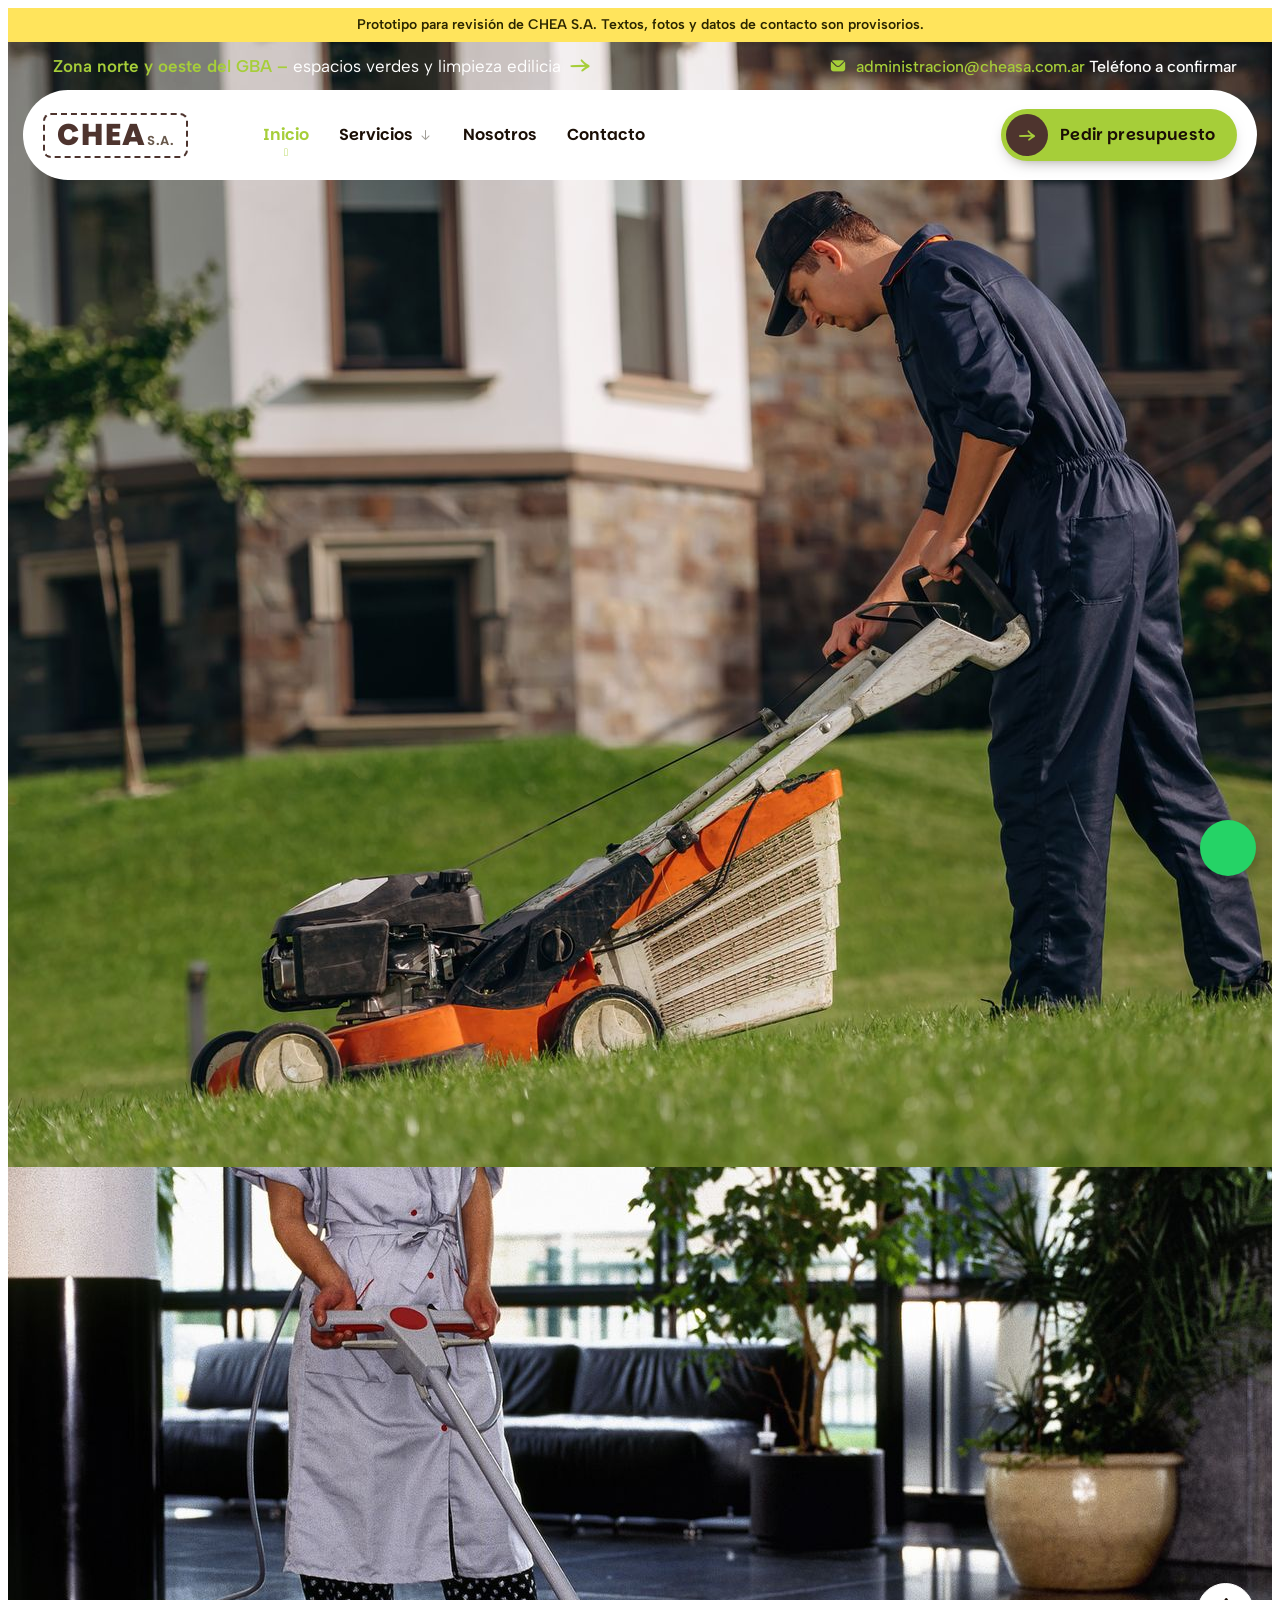
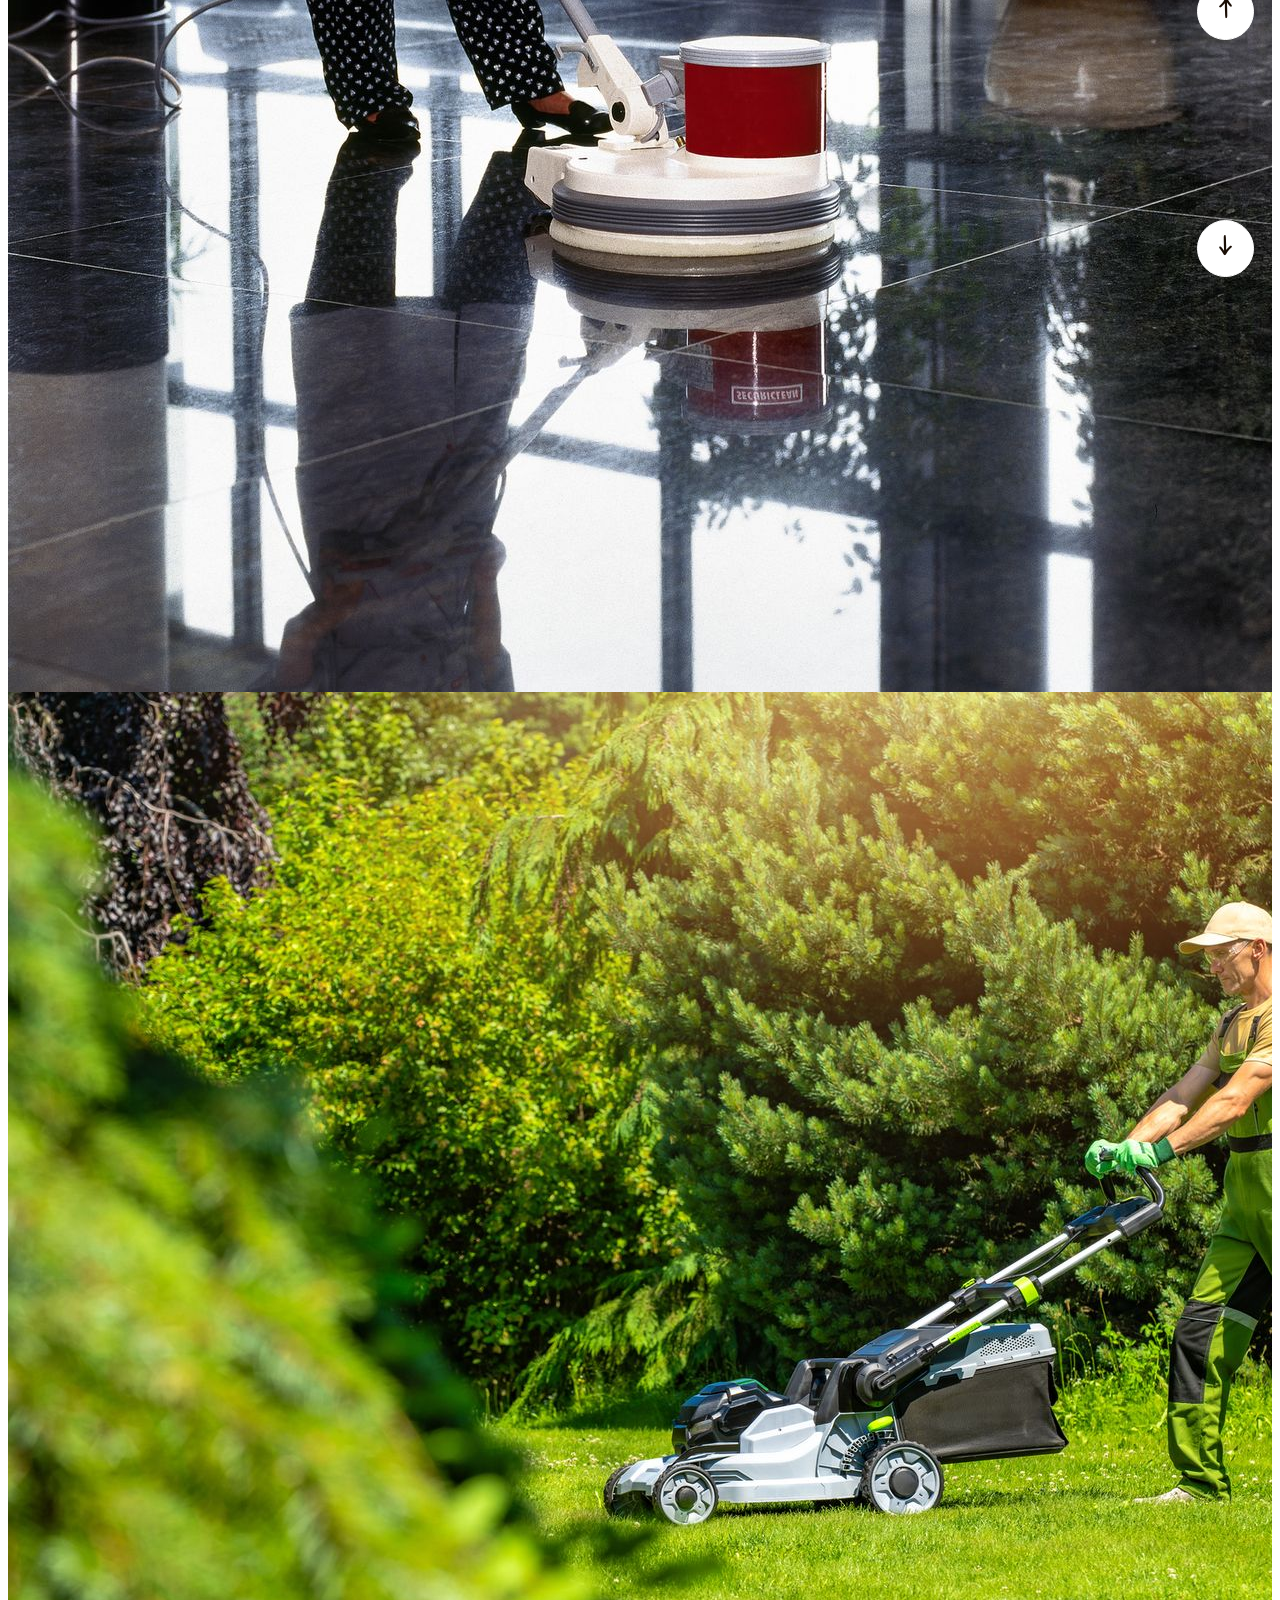
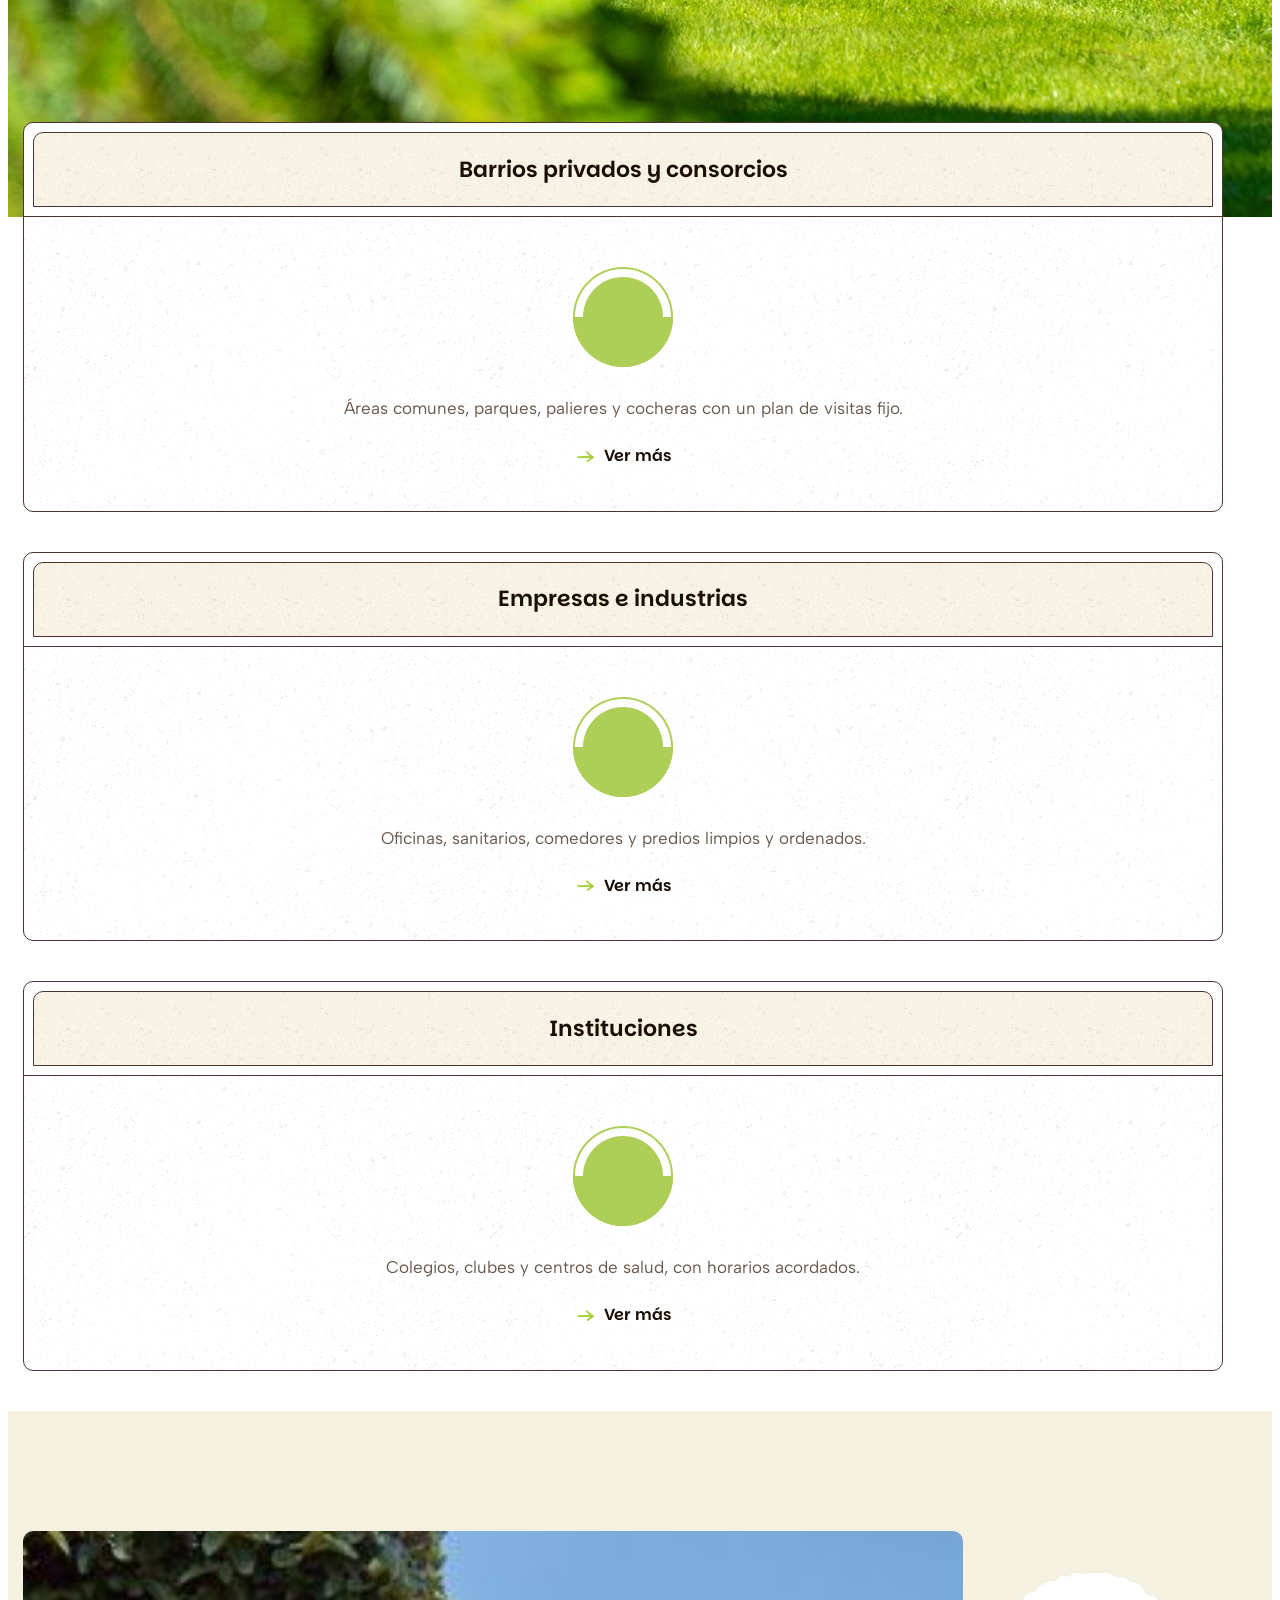
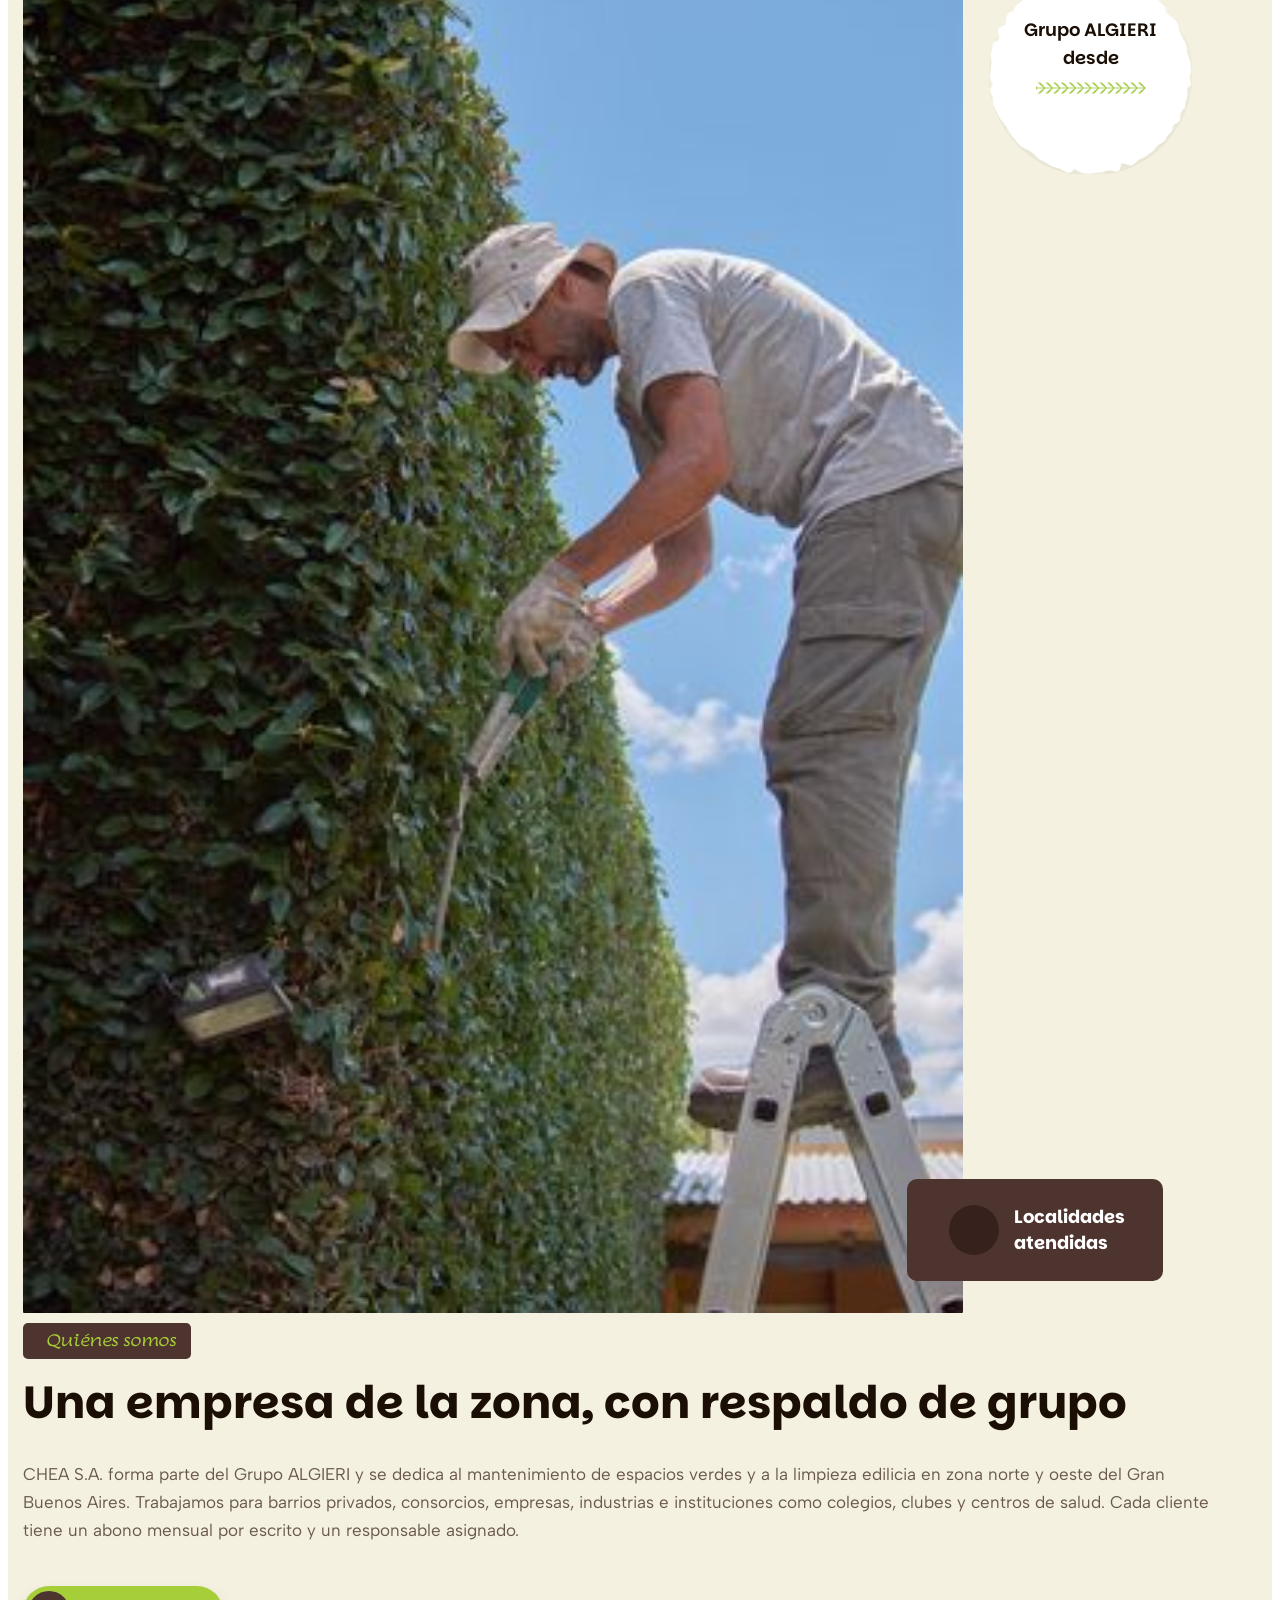
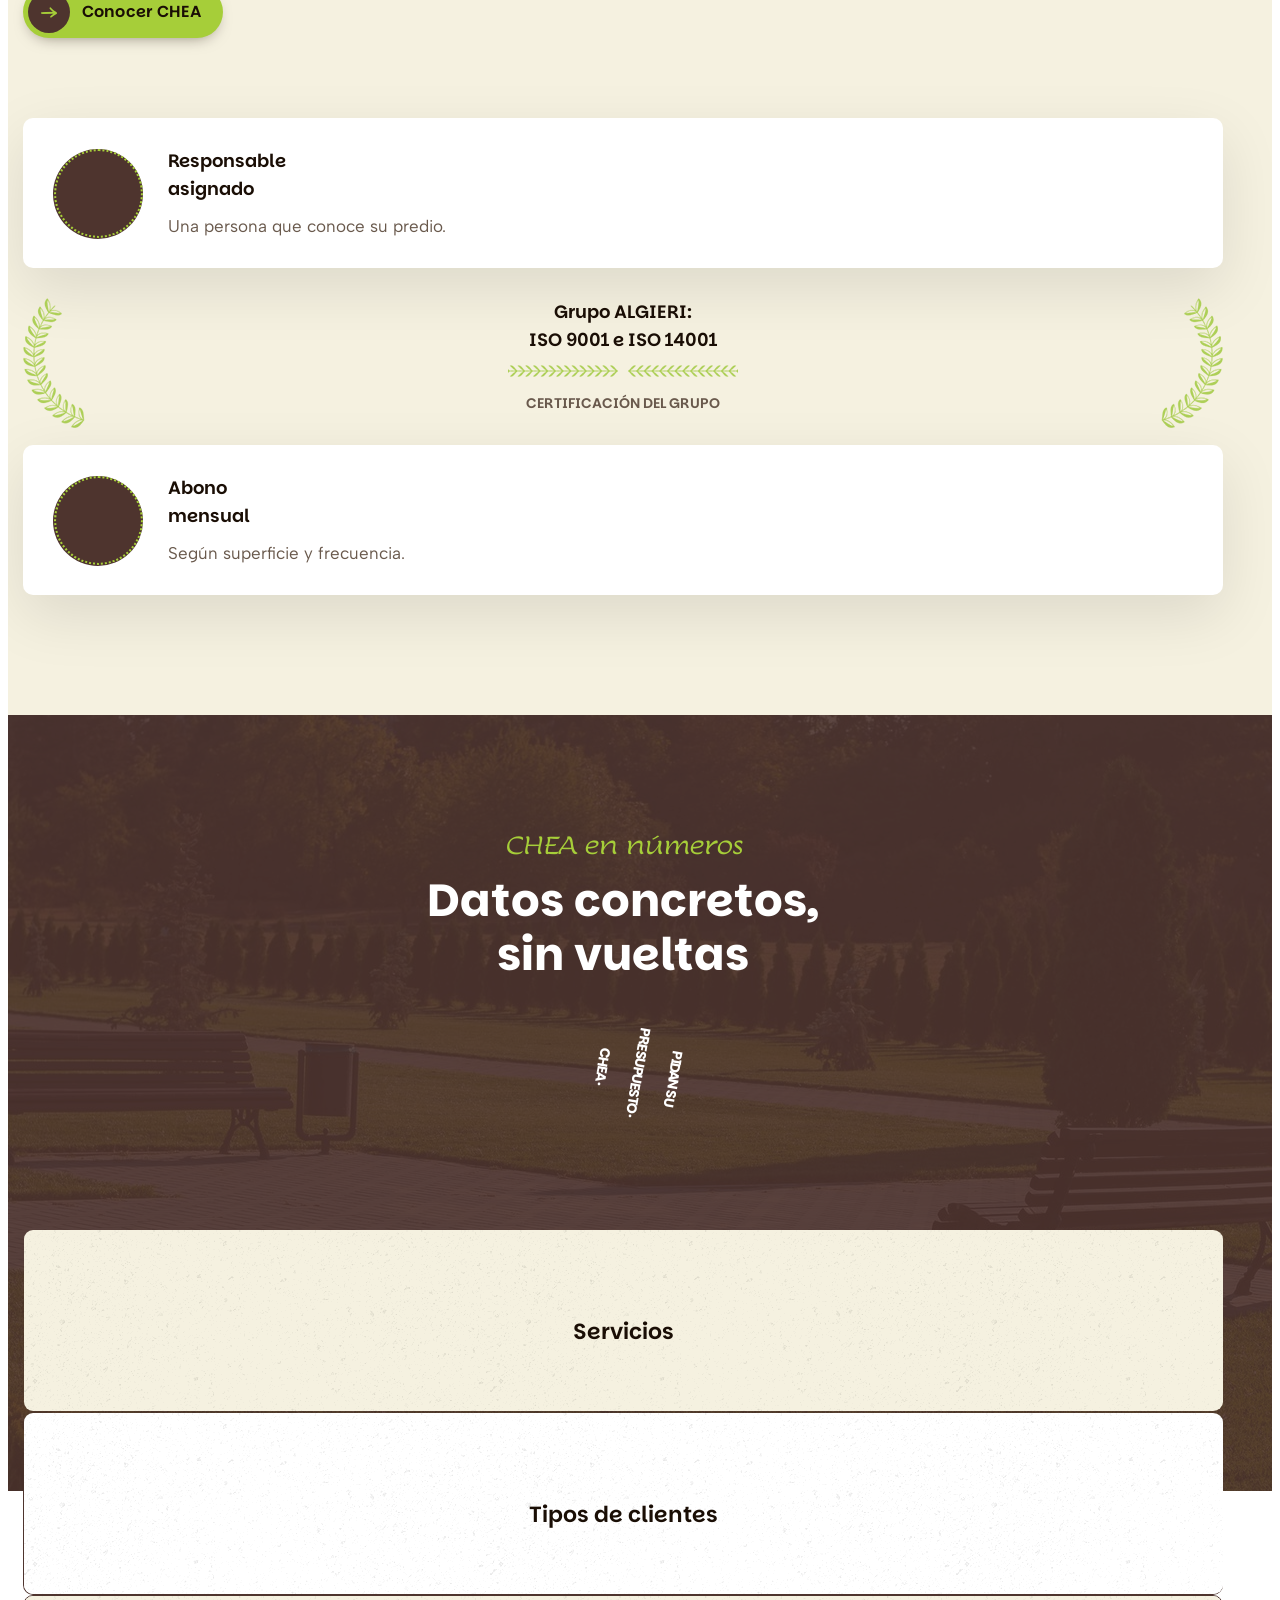
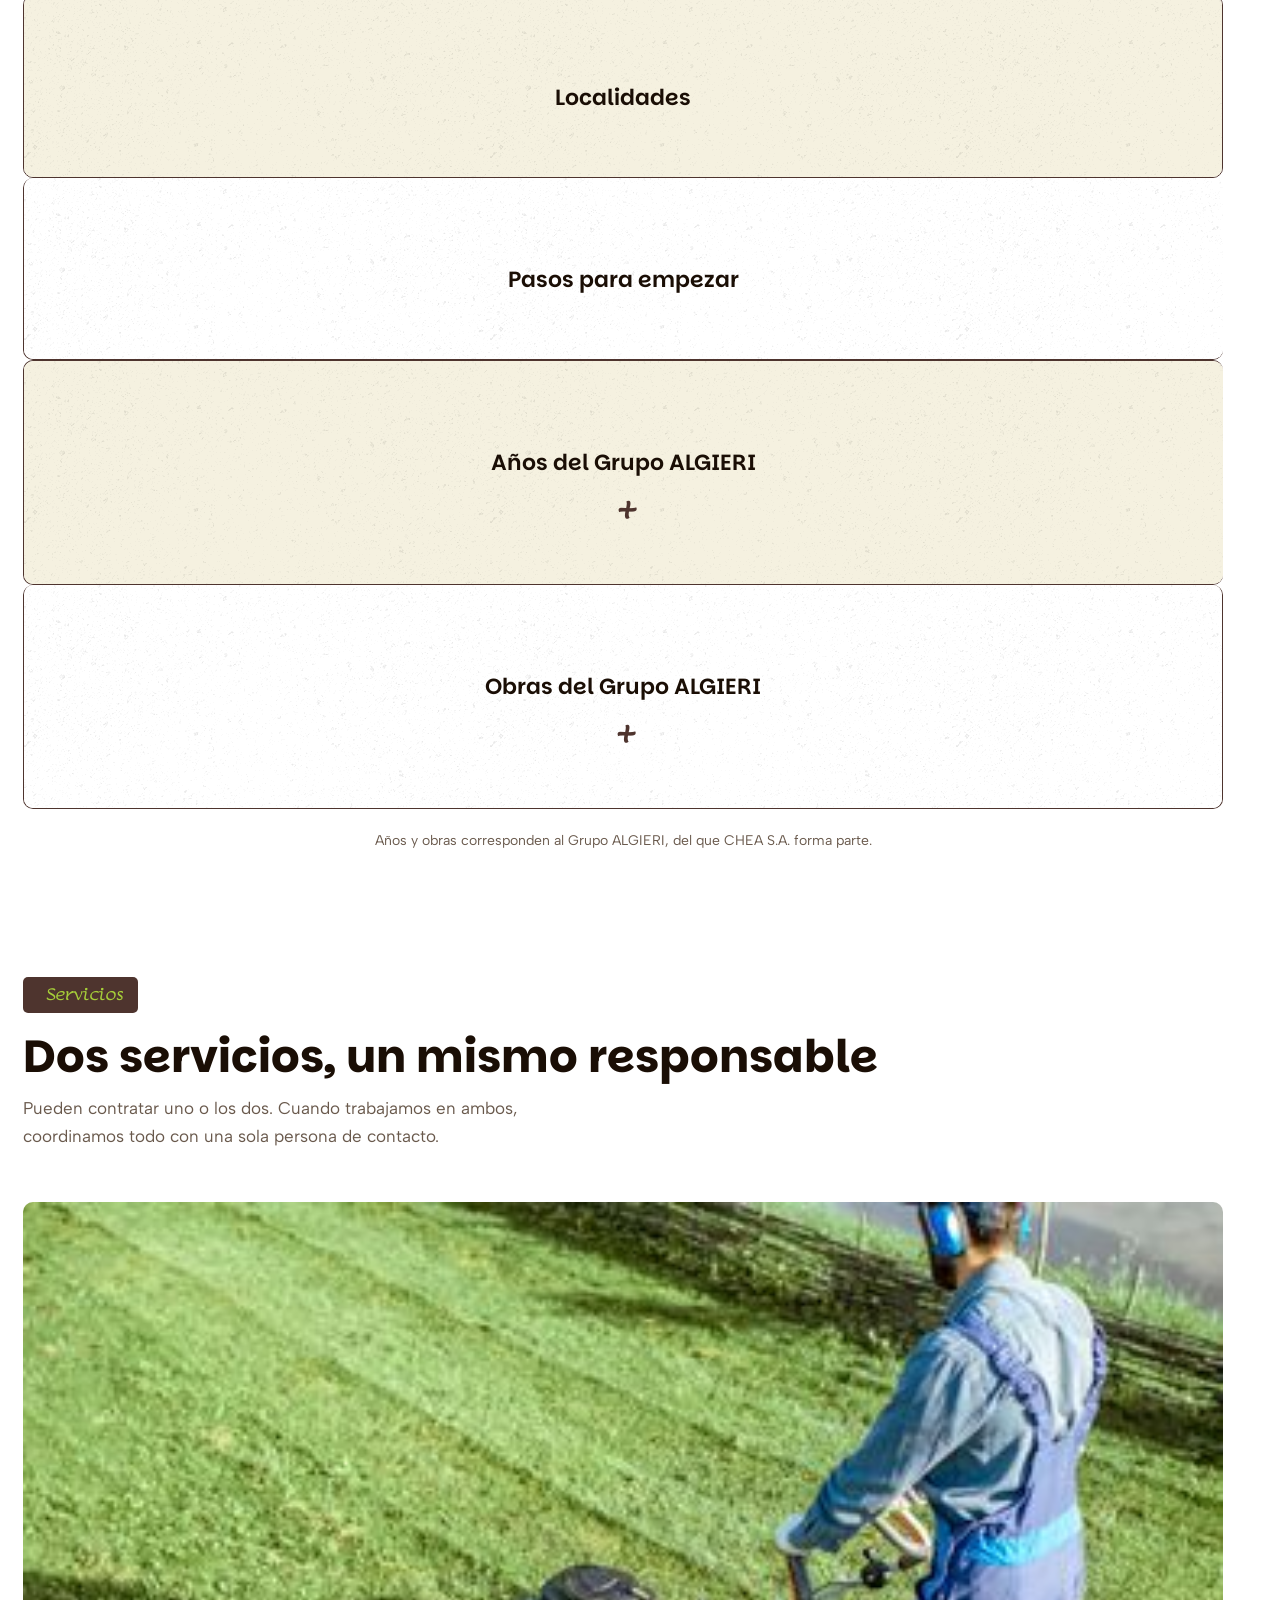
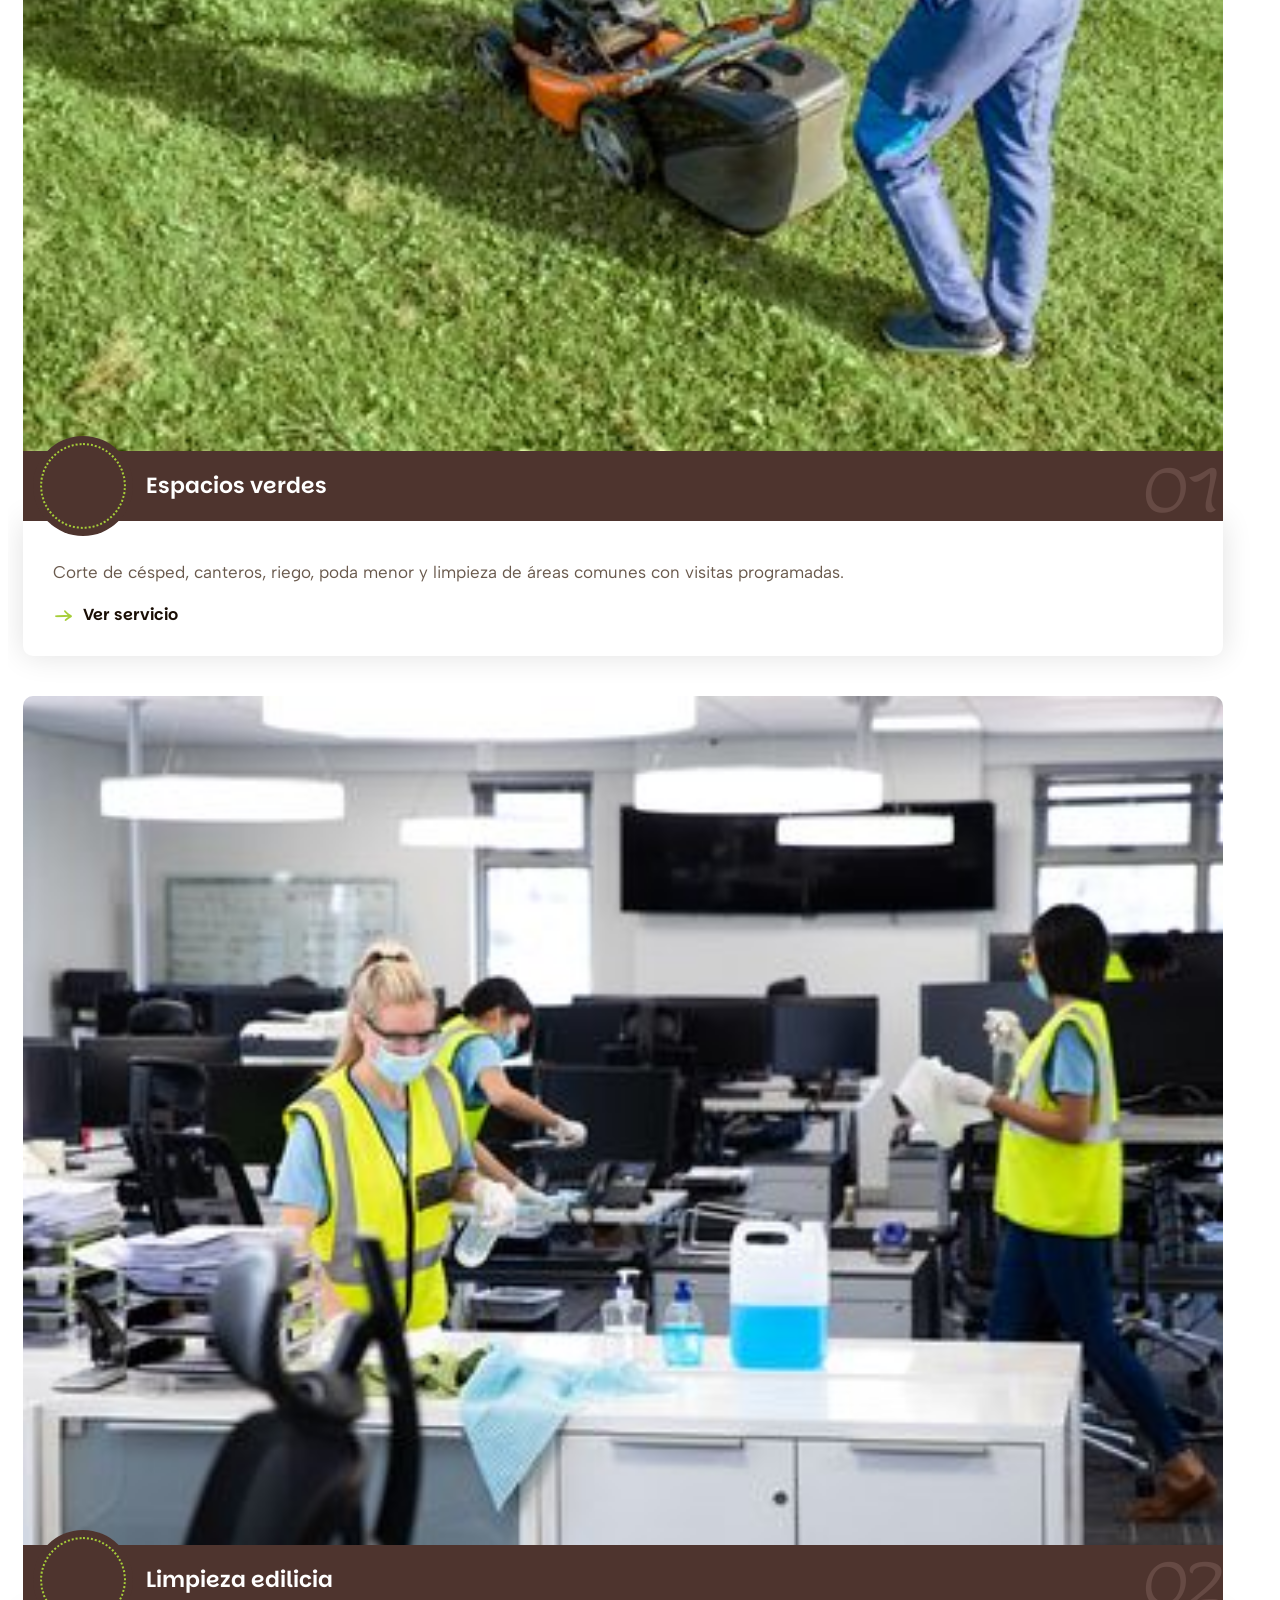
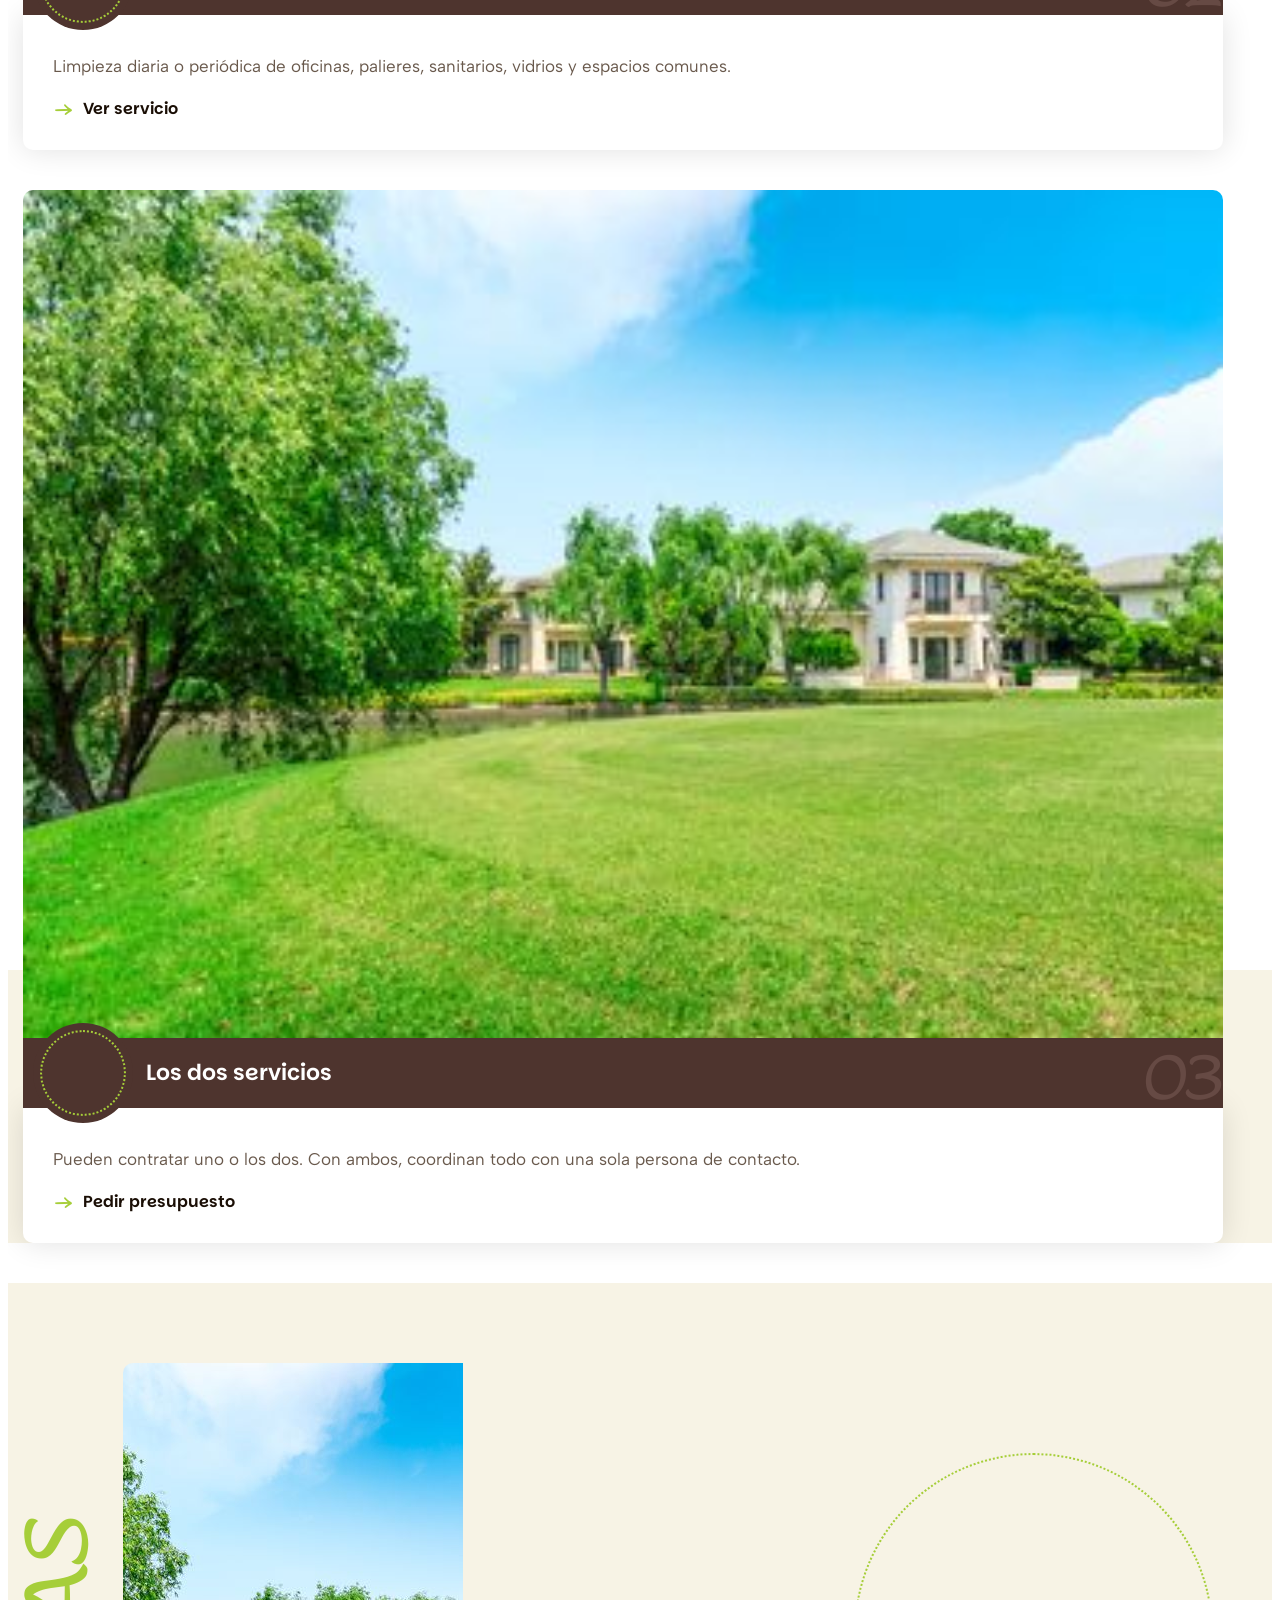
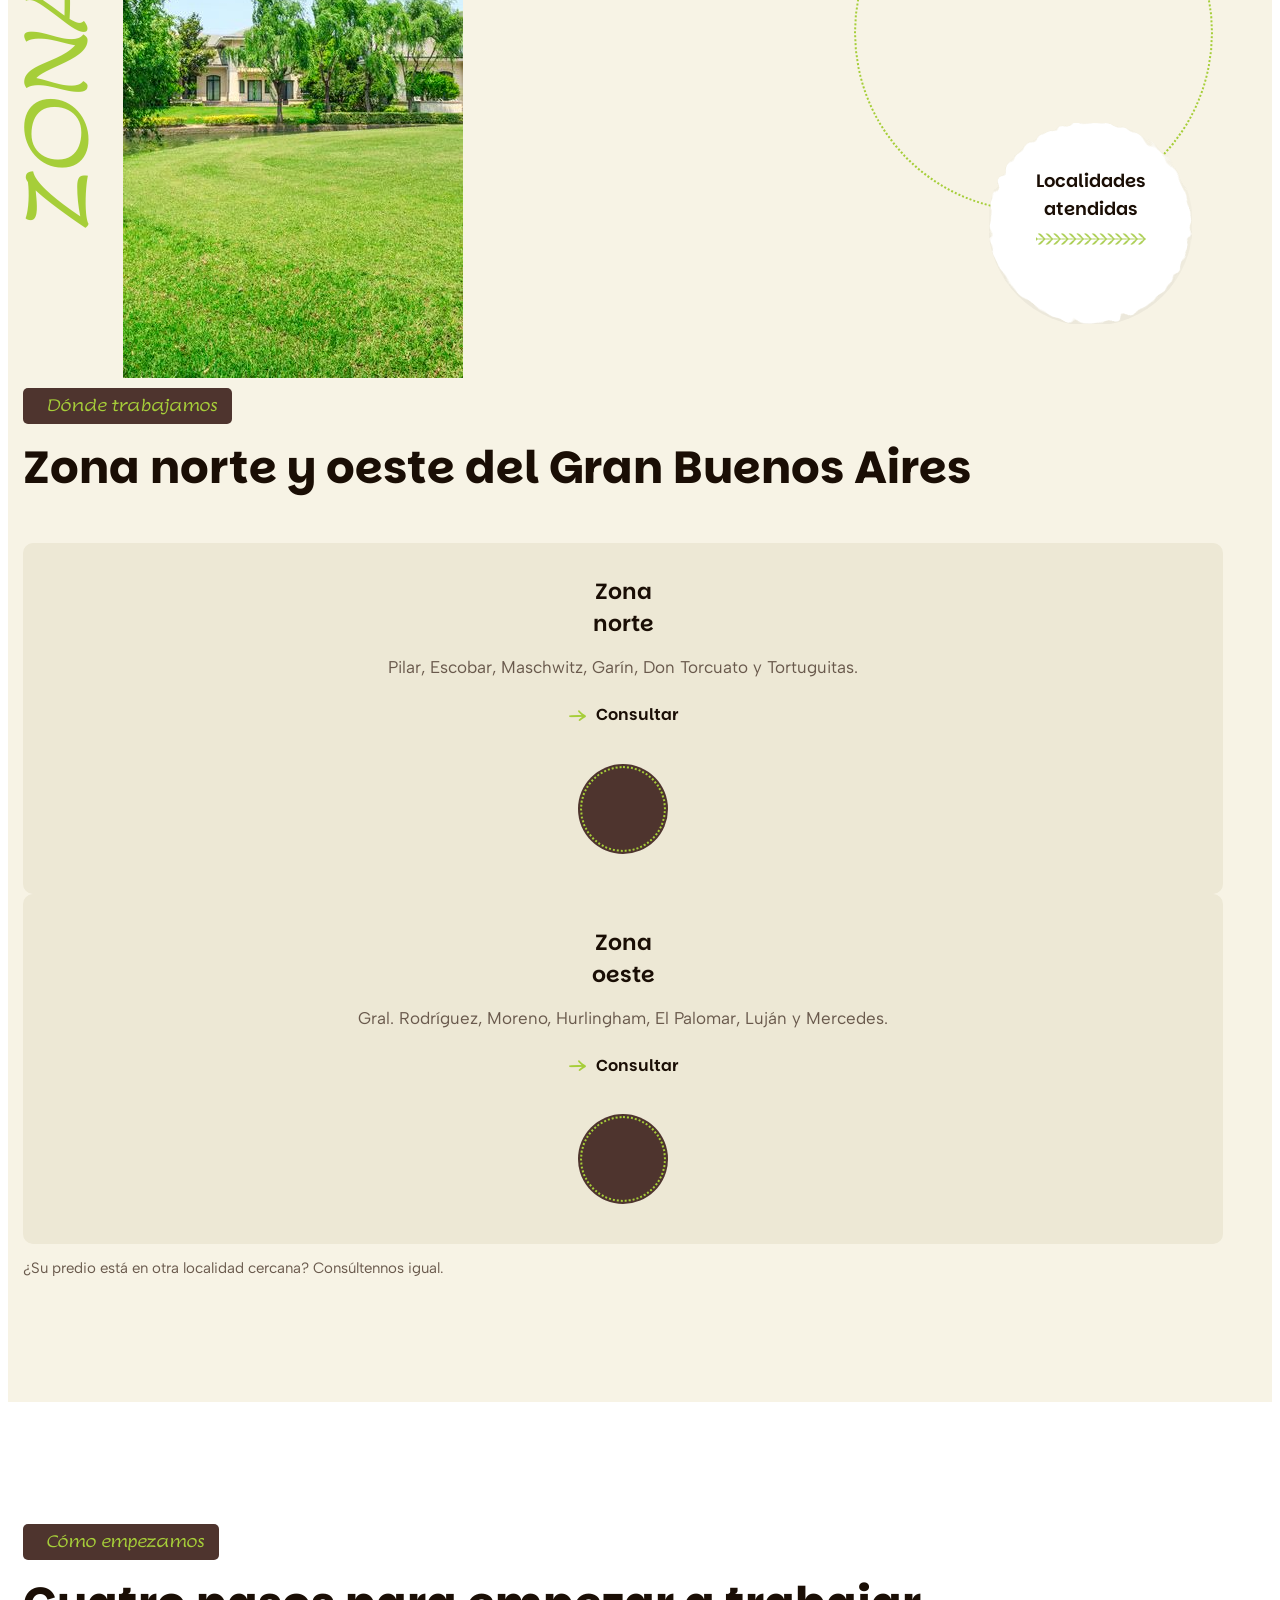
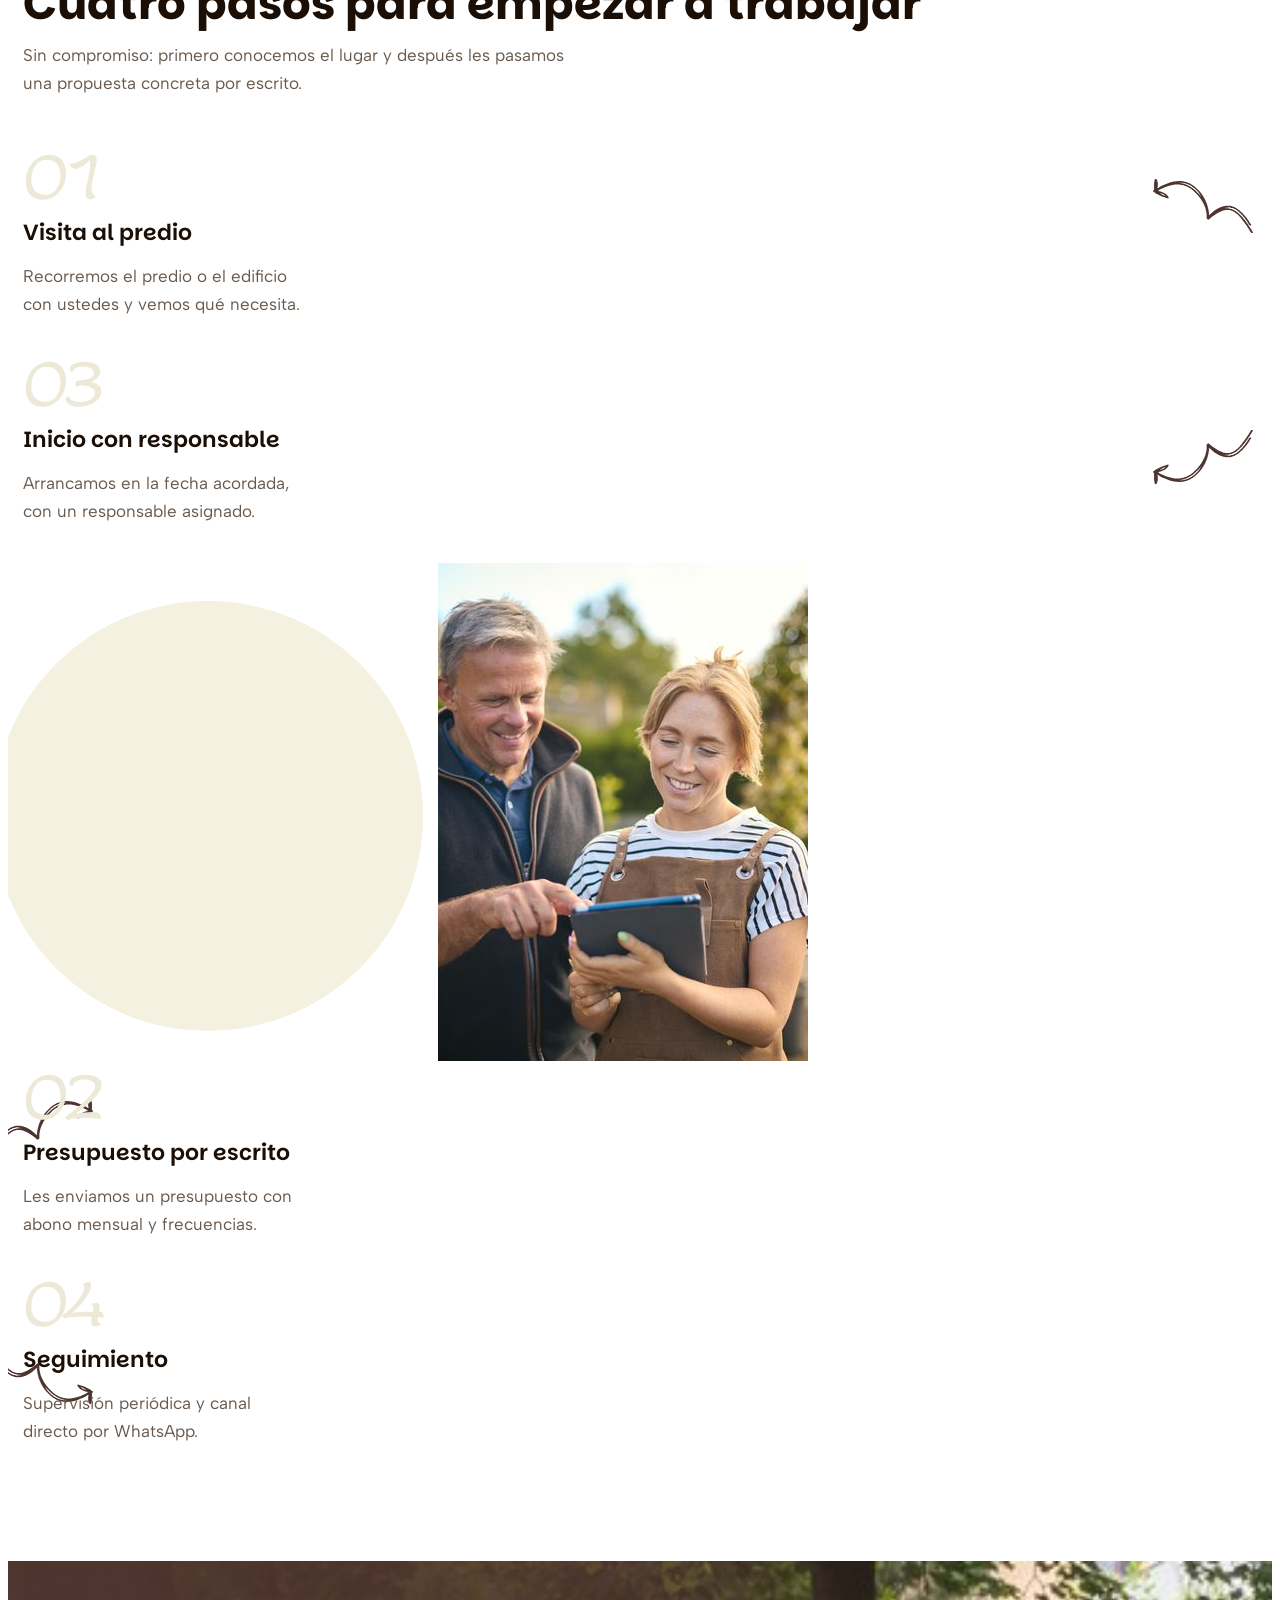
==== commit dcb25a68: "Fotos de Envato en todo el sitio y sin pantalla de carga Co-Authored-By: Claude Opus 5.5 <noreply@an" ====
--- a/index.html
+++ b/index.html
@@ -1234,9 +1234,9 @@
                                     </div>
                                     <h4>Trabajos</h4>
                                 </div>
-                    <h2 class="title-animation">Trabajos realizados</h2>
+                    <h2 class="title-animation">Lo que hacemos</h2>
                     <div class="text">
-                        <p>Espacio reservado para fotos de trabajos reales de CHEA. <br>Las imágenes y los textos se cargan con el material que nos envíen.</p>
+                        <p>Algunas de las tareas que hacemos todos los meses <br>en barrios, consorcios, empresas e instituciones.</p>
                     </div>
                 </div>
                 <div class="row">
@@ -1249,10 +1249,10 @@
                                     <span>Espacios verdes</span>
                                 </div>
                                 <div class="single-project-style1__img-title">
-                                    <h3><a href="/espacios-verdes/">[Trabajo a cargar]</a></h3>
+                                    <h3><a href="/espacios-verdes/">Corte de césped en barrios y predios</a></h3>
                                 </div>
                                 <div class="single-project-style1__img-title-overlay">
-                                    <h3><a href="/espacios-verdes/">[Trabajo a cargar]</a></h3>
+                                    <h3><a href="/espacios-verdes/">Corte de césped en barrios y predios</a></h3>
                                     <p>Acá va una foto y una línea sobre un trabajo real de CHEA (lugar y tareas).</p>
                                 </div>
                                 <div class="single-project-style1__img-icon">
@@ -1271,10 +1271,10 @@
                                     <span>Limpieza edilicia</span>
                                 </div>
                                 <div class="single-project-style1__img-title">
-                                    <h3><a href="/limpieza/">[Trabajo a cargar]</a></h3>
+                                    <h3><a href="/limpieza/">Limpieza de oficinas y pasillos</a></h3>
                                 </div>
                                 <div class="single-project-style1__img-title-overlay">
-                                    <h3><a href="/limpieza/">[Trabajo a cargar]</a></h3>
+                                    <h3><a href="/limpieza/">Limpieza de oficinas y pasillos</a></h3>
                                     <p>Acá va una foto y una línea sobre un trabajo real de CHEA (lugar y tareas).</p>
                                 </div>
                                 <div class="single-project-style1__img-icon">
@@ -1293,10 +1293,10 @@
                                     <span>Espacios verdes</span>
                                 </div>
                                 <div class="single-project-style1__img-title">
-                                    <h3><a href="/espacios-verdes/">[Trabajo a cargar]</a></h3>
+                                    <h3><a href="/espacios-verdes/">Poda de cercos y canteros</a></h3>
                                 </div>
                                 <div class="single-project-style1__img-title-overlay">
-                                    <h3><a href="/espacios-verdes/">[Trabajo a cargar]</a></h3>
+                                    <h3><a href="/espacios-verdes/">Poda de cercos y canteros</a></h3>
                                     <p>Acá va una foto y una línea sobre un trabajo real de CHEA (lugar y tareas).</p>
                                 </div>
                                 <div class="single-project-style1__img-icon">
@@ -1315,10 +1315,10 @@
                                     <span>Limpieza edilicia</span>
                                 </div>
                                 <div class="single-project-style1__img-title">
-                                    <h3><a href="/limpieza/">[Trabajo a cargar]</a></h3>
+                                    <h3><a href="/limpieza/">Lavado y tratamiento de pisos</a></h3>
                                 </div>
                                 <div class="single-project-style1__img-title-overlay">
-                                    <h3><a href="/limpieza/">[Trabajo a cargar]</a></h3>
+                                    <h3><a href="/limpieza/">Lavado y tratamiento de pisos</a></h3>
                                     <p>Acá va una foto y una línea sobre un trabajo real de CHEA (lugar y tareas).</p>
                                 </div>
                                 <div class="single-project-style1__img-icon">
@@ -1337,10 +1337,10 @@
                                     <span>Limpieza edilicia</span>
                                 </div>
                                 <div class="single-project-style1__img-title">
-                                    <h3><a href="/limpieza/">[Trabajo a cargar]</a></h3>
+                                    <h3><a href="/limpieza/">Limpieza de vidrios</a></h3>
                                 </div>
                                 <div class="single-project-style1__img-title-overlay">
-                                    <h3><a href="/limpieza/">[Trabajo a cargar]</a></h3>
+                                    <h3><a href="/limpieza/">Limpieza de vidrios</a></h3>
                                     <p>Acá va una foto y una línea sobre un trabajo real de CHEA (lugar y tareas).</p>
                                 </div>
                                 <div class="single-project-style1__img-icon">
--- a/assets/css/module-css/01-header-section.css
+++ b/assets/css/module-css/01-header-section.css
@@ -571,7 +571,7 @@
     right: 0px;
     font-family: 'icomoon' !important;
     content: "\e907" !important;
-    color: #9aa59d;
+    color: #a29f98;
     font-size: 16px;
     font-weight: 100;
     transform: rotate(0deg);
--- a/assets/css/module-css/02-banner-section.css
+++ b/assets/css/module-css/02-banner-section.css
@@ -319,8 +319,8 @@
     left: 0;
     right: 0;
     bottom: 0;
-    background: rgb(31, 58, 43);
-    background: linear-gradient(180deg, rgba(31, 58, 43, 0) 0%, rgba(31, 58, 43, 0) 30%, rgba(31, 58, 43, 0.639093137254902) 62%, rgba(31, 58, 43, 1) 100%);
+    background: rgb(78, 52, 46);
+    background: linear-gradient(180deg, rgba(78, 52, 46, 0) 0%, rgba(78, 52, 46, 0) 30%, rgba(78, 52, 46, 0.639093137254902) 62%, rgba(78, 52, 46, 1) 100%);
     z-index: -1;
 }
 
@@ -332,8 +332,8 @@
     left: 0;
     right: 0;
     bottom: 0;
-    background: rgb(31, 58, 43);
-    background: linear-gradient(180deg, rgba(31, 58, 43, 0.8995973389355743) 0%, rgba(31, 58, 43, 0.9220063025210083) 5%, rgba(31, 58, 43, 0.639093137254902) 15%, rgba(31, 58, 43, 0) 100%);
+    background: rgb(78, 52, 46);
+    background: linear-gradient(180deg, rgba(78, 52, 46, 0.8995973389355743) 0%, rgba(78, 52, 46, 0.9220063025210083) 5%, rgba(78, 52, 46, 0.639093137254902) 15%, rgba(78, 52, 46, 0) 100%);
     z-index: -1;
 }
 
@@ -817,7 +817,7 @@
     width: 330px;
     padding: 27px 30px 27px;
     border-radius: 10px;
-    background-color: #d6e0cf;
+    background-color: #e1dcc7;
     margin-left: 530px;
 }
 
@@ -835,7 +835,7 @@
     width: 60px;
     height: 60px;
     background: var(--thm-black-bg);
-    border: 3px solid #d6e0cf;
+    border: 3px solid #e1dcc7;
     border-radius: 50%;
     z-index: 2;
 }
@@ -895,7 +895,7 @@
     width: 60px;
     height: 60px;
     border-radius: 50%;
-    border: 3px solid #d6e0cf;
+    border: 3px solid #e1dcc7;
     overflow: hidden;
 }
 
@@ -1055,7 +1055,7 @@
     background: -webkit-linear-gradient(0deg, #a6ce39 5%, #a6ce39 30%, #a6ce39 91%);
     -webkit-background-clip: text;
     -webkit-text-stroke: 15px transparent;
-    color: #10231a;
+    color: #1a0e05;
     text-transform: uppercase;
     letter-spacing: 0.07em;
 }
@@ -1127,7 +1127,7 @@
 .main-slider-style4 .content-box .text-box p {
     margin: 0;
     font-size: 20px;
-    color: #d6e0cf;
+    color: #e1dcc7;
     line-height: 30px;
 }
 
@@ -1317,7 +1317,7 @@
     display: flex;
     align-items: center;
     justify-content: center;
-    color: #9aa59d;
+    color: #a29f98;
     font-size: 18px;
     line-height: 1em;
     font-weight: 600;
--- a/assets/css/module-css/03-about-section.css
+++ b/assets/css/module-css/03-about-section.css
@@ -185,7 +185,7 @@
    width: 50px;
    height: 50px;
    border-radius: 50%;
-   background-color: #142a1e;
+   background-color: #36211c;
    margin-left: 20px;
 }
 
@@ -1015,7 +1015,7 @@
    height: 55px;
    border-radius: 50%;
    background-color: transparent;
-   border: 1px solid #d6e0cf;
+   border: 1px solid #e1dcc7;
    z-index: 3;
 }
 
@@ -1038,8 +1038,8 @@
    transform: translate(-50%, -50%);
    -webkit-animation-delay: .9s;
    animation-delay: .9s;
-   -webkit-box-shadow: 0 0 0 0 rgba(31, 58, 43, 0.9);
-   box-shadow: 0 0 0 0 rgba(31, 58, 43, 0.9);
+   -webkit-box-shadow: 0 0 0 0 rgba(78, 52, 46, 0.9);
+   box-shadow: 0 0 0 0 rgba(78, 52, 46, 0.9);
    -webkit-animation: ripple 3s infinite;
    animation: ripple 3s infinite;
    -webkit-transition: all .4s ease;
--- a/assets/css/module-css/07-footer-section.css
+++ b/assets/css/module-css/07-footer-section.css
@@ -386,7 +386,7 @@
     position: relative;
     display: block;
     background-color: var(--thm-black-bg);
-    border-top: 1px solid #2c4a38;
+    border-top: 1px solid #664a44;
     padding: 23px 0px 23px;
 }
 
@@ -798,7 +798,7 @@
     border-top-left-radius: 0;
     border-bottom-left-radius: 0;
     border: none;
-    border-bottom: 1px solid #d6e0cf;
+    border-bottom: 1px solid #e1dcc7;
     width: 100%;
     height: 48px;
     color: var(--thm-body-font-color);
@@ -1516,7 +1516,7 @@
     right: 0;
     bottom: 0;
     height: 1px;
-    background-color: #2c4a38;
+    background-color: #664a44;
 }
 
 .footer-maiddle__content {
@@ -1527,7 +1527,7 @@
     width: 570px;
     border-radius: 45px;
     background-color: var(--thm-black-bg);
-    border: 1px solid #2c4a38;
+    border: 1px solid #664a44;
     margin: 0px auto 0px;
     padding: 19px 48px 19px;
 }
@@ -1536,7 +1536,7 @@
     position: relative;
     display: block;
     padding-right: 32px;
-    border-right: 1px solid #2c4a38;
+    border-right: 1px solid #664a44;
 }
 
 .footer-logo-style3 a {
@@ -1677,7 +1677,7 @@
     width: 54px;
     height: 54px;
     border-radius: 50%;
-    background-color: #2c4a38;
+    background-color: #664a44;
     color: var(--thm-white);
     font-size: 18px;
     line-height: 0;
@@ -1920,7 +1920,7 @@
     width: 170px;
     background-color: var(--thm-primary-color);
     text-align: center;
-    border: 2px dashed #24402f;
+    border: 2px dashed #583b35;
     padding: 23px 0 25px;
     border-radius: 10px;
 }
@@ -2017,11 +2017,11 @@
     bottom: -10px;
     left: -50px;
     width: 1px;
-    background-color: #2c4a38;
+    background-color: #664a44;
 }
 
 .single-footer-widget-style4__text {
-    color: #9fb0a5;
+    color: #b3a19d;
     padding-top: 32px;
 }
 
@@ -2043,7 +2043,7 @@
     font-weight: 400;
     height: 54px;
     width: 100%;
-    background: #2c4a38;
+    background: #664a44;
     border: none;
     border-radius: 10px;
     outline: none;
@@ -2074,7 +2074,7 @@
     padding-left: 30px;
     margin-right: 0px;
     margin-bottom: 0;
-    color: #9fb0a5;
+    color: #b3a19d;
     font-size: 15px;
     line-height: 25px;
     font-weight: 400;
@@ -2096,7 +2096,7 @@
     border-radius: 5px;
     vertical-align: middle;
     background-color: transparent;
-    border: 1px solid #2c4a38;
+    border: 1px solid #664a44;
     cursor: pointer;
     -webkit-transition: all 300ms ease;
     -moz-transition: all 300ms ease;
--- a/assets/css/module-css/09-breadcrumb-section.css
+++ b/assets/css/module-css/09-breadcrumb-section.css
@@ -49,8 +49,8 @@
     left: 0;
     bottom: 0;
     right: 0;
-    background: rgb(31, 58, 43);
-    background: linear-gradient(180deg, rgba(31, 58, 43, 1) 0%, rgba(31, 58, 43, 0) 95%);
+    background: rgb(78, 52, 46);
+    background: linear-gradient(180deg, rgba(78, 52, 46, 1) 0%, rgba(78, 52, 46, 0) 95%);
 }
 
 .breadcrumb-style1 .inner-content {
--- a/assets/css/module-css/10-contact.css
+++ b/assets/css/module-css/10-contact.css
@@ -164,7 +164,7 @@
     left: 0;
     bottom: 0;
     right: 0;
-    background: linear-gradient(270deg, rgba(238, 243, 234, 0) 14.01%, rgba(238, 243, 234, 0.750716) 56.21%, #eef3ea 93%);
+    background: linear-gradient(270deg, rgba(245, 241, 224, 0) 14.01%, rgba(245, 241, 224, 0.750716) 56.21%, #f5f1e0 93%);
 }
 
 .main-contact-form__inner .sec-title {
@@ -198,8 +198,8 @@
     position: relative;
     display: block;
     border-radius: 25px;
-    border: 1px solid #c9d4c1;
-    background-color: #e4ecdd;
+    border: 1px solid #d1caba;
+    background-color: #ece6d6;
     width: 100%;
     height: 50px;
     color: var(--thm-body-font-color);
@@ -241,8 +241,8 @@
     position: relative;
     display: block;
     border-radius: 25px;
-    border: 1px solid #c9d4c1;
-    background-color: #e4ecdd;
+    border: 1px solid #d1caba;
+    background-color: #ece6d6;
     width: 100%;
     height: 50px;
     color: var(--thm-body-font-color);
@@ -345,7 +345,7 @@
     width: 22px;
     height: 22px;
     border-radius: 5px;
-    border: 1px solid #c9d4c1;
+    border: 1px solid #d1caba;
 }
 
 #contact-form .checked-box1 input[type="checkbox"]+label span::before {
--- a/assets/css/module-css/11-services-section.css
+++ b/assets/css/module-css/11-services-section.css
@@ -56,7 +56,7 @@
 }
 
 .single-service-style1:hover .single-service-style1__content {
-    background-color: #e1e9da;
+    background-color: #e9e4d0;
 }
 
 .single-service-style1__content-round {
@@ -75,7 +75,7 @@
 }
 
 .single-service-style1:hover .single-service-style1__content-round {
-    background-color: #e1e9da;
+    background-color: #e9e4d0;
 }
 
 .single-service-style1__content-round-pattern {
@@ -709,7 +709,7 @@
 .sidebar-style1__services-list li {
     position: relative;
     display: block;
-    border-bottom: 2px dashed rgba(79, 94, 85, 0.2);
+    border-bottom: 2px dashed rgba(105, 89, 76, 0.2);
     padding-bottom: 17px;
     margin-bottom: 18px;
 }
@@ -764,7 +764,7 @@
     position: relative;
     display: flex;
     align-items: center;
-    border-bottom: 2px dashed rgba(79, 94, 85, 0.2);
+    border-bottom: 2px dashed rgba(105, 89, 76, 0.2);
     padding-bottom: 17px;
     margin-bottom: 16px;
 }
--- a/assets/css/style.css
+++ b/assets/css/style.css
@@ -35,26 +35,26 @@
     --thm-font-3: "Lumanosimo", cursive;
     --thm-primary-color: #a6ce39;
     --thm-primary-color-rgb: 244, 202, 78;
-    --thm-body-font-color: #4f5e55;
-    --thm-body-font-color-2: #9fb0a5;
-    --thm-body-font-color-3: #8fa196;
+    --thm-body-font-color: #69594c;
+    --thm-body-font-color-2: #b3a19d;
+    --thm-body-font-color-3: #ab948e;
     --thm-body-font-size: 17px;
     --thm-body-line-height: 28px;
     --thm-body-font-weight: 400;
-    --thm-heading-font-color: #10231a;
+    --thm-heading-font-color: #1a0e05;
     --thm-white: #ffffff;
-    --thm-black: #10231a;
-    --thm-black-bg: #1f3a2b;
+    --thm-black: #1a0e05;
+    --thm-black-bg: #4e342e;
     --thm-black-bg-rgb: 78, 52, 46;
-    --thm-gray-bg: #eef3ea;
+    --thm-gray-bg: #f5f1e0;
     --thm-gray-bg-rgb: 245, 241, 224;
-    --thm-gray-bg-2: #f3f7f0;
+    --thm-gray-bg-2: #f7f3e5;
     --thm-gray-bg-2-rgb: 247, 243, 229;
-    --thm-gray-bg-3: #e3ebdd;
+    --thm-gray-bg-3: #ede8d5;
     --thm-gray-bg-3-rgb: 237, 232, 213;
-    --thm-border-color: #1f3a2b;
-    --thm-border-color-1: #dfe8d8;
-    --thm-border-color-2: #e2eadc;
+    --thm-border-color: #4e342e;
+    --thm-border-color-1: #ede9d8;
+    --thm-border-color-2: #efe6e5;
     --thm-border-radius: 10px;
 }
 
@@ -2537,8 +2537,8 @@
     left: 0;
     bottom: 0;
     right: 0;
-    background: #1f3a2b;
-    background: linear-gradient(0deg, rgba(31, 58, 43, 1) 0%, rgba(31, 58, 43, 0.75) 45%, rgba(31, 58, 43, 0) 100%);
+    background: #4e342e;
+    background: linear-gradient(0deg, rgba(78, 52, 46, 1) 0%, rgba(78, 52, 46, 0.75) 45%, rgba(78, 52, 46, 0) 100%);
 }
 
 .single-what-we-do-style1:hover .single-what-we-do-style1__conten-bg {
@@ -2818,7 +2818,7 @@
 }
 
 .single-products-style1__img-overlay-count h2 {
-    color: #2c4a38;
+    color: #664a44;
     font-size: 60px;
     line-height: 1.0em;
     font-family: var(--thm-font-3);
@@ -4333,7 +4333,7 @@
 }
 
 .faq-style1__content-inner .accordion-box .block .acc-btn {
-    background: #e1e9da;
+    background: #e9e4d0;
     padding: 21px 30px 21px;
     padding-right: 90px;
     border-radius: var(--thm-border-radius);
@@ -4367,7 +4367,7 @@
 }
 
 .faq-style1__content-inner .accordion-box .block .acc-content {
-    background-color: #e1e9da;
+    background-color: #e9e4d0;
     border-bottom-left-radius: var(--thm-border-radius);
     border-bottom-right-radius: var(--thm-border-radius);
     padding: 22px 30px 22px;
@@ -5063,8 +5063,8 @@
     left: 0;
     bottom: 0;
     right: 0;
-    background: rgb(31, 58, 43);
-    background: linear-gradient(90deg, rgba(31, 58, 43, 0.9752275910364145) 0%, rgba(31, 58, 43, 0.8491771708683473) 50%, rgba(31, 58, 43, 0) 80%);
+    background: rgb(78, 52, 46);
+    background: linear-gradient(90deg, rgba(78, 52, 46, 0.9752275910364145) 0%, rgba(78, 52, 46, 0.8491771708683473) 50%, rgba(78, 52, 46, 0) 80%);
 }
 
 .do-dont-style1__content {
@@ -5656,7 +5656,7 @@
 .single-pricing-style1__content-list li {
     position: relative;
     display: block;
-    border-bottom: 1px dashed #cbd6c4;
+    border-bottom: 1px dashed #d3ceb9;
     padding-bottom: 17px;
     margin-bottom: 18px;
     transition: border-color 0.5s ease;
@@ -5664,7 +5664,7 @@
 }
 
 .single-pricing-style1:hover .single-pricing-style1__content-list li {
-    border-color: #627a6b;
+    border-color: #846761;
 }
 
 .single-pricing-style1__content-list li:last-child {
@@ -5724,7 +5724,7 @@
 }
 
 .single-pricing-style1:hover .single-pricing-style1__content-list li.two p {
-    color: #5d7466;
+    color: #7f655f;
 }
 
 .single-pricing-style1__content-btn {
@@ -5814,8 +5814,8 @@
     left: 0;
     bottom: 0;
     right: 0;
-    background: rgb(31, 58, 43);
-    background: linear-gradient(0deg, rgba(31, 58, 43, 1) 0%, rgba(31, 58, 43, 0) 80%);
+    background: rgb(78, 52, 46);
+    background: linear-gradient(0deg, rgba(78, 52, 46, 1) 0%, rgba(78, 52, 46, 0) 80%);
 }
 
 .features-style1__round {
@@ -6612,7 +6612,7 @@
 }
 
 .single-products-style3:hover .single-service-style3__content {
-    background-color: #e1e9da;
+    background-color: #e9e4d0;
 }
 
 .single-service-style3__content-pattern {
@@ -6742,7 +6742,7 @@
 }
 
 .single-products-style3:hover .single-service-style3__content-round {
-    background-color: #e1e9da;
+    background-color: #e9e4d0;
 }
 
 .single-service-style3__content-round-pattern {
@@ -6866,7 +6866,7 @@
     bottom: 0;
     width: 1px;
     height: 50px;
-    background-color: #2c4a38;
+    background-color: #664a44;
     margin: 0px auto 0px;
 }
 
@@ -6880,7 +6880,7 @@
     bottom: 0;
     width: 1px;
     height: 100px;
-    background-color: #2c4a38;
+    background-color: #664a44;
     margin: 0px auto 0px;
 }
 
@@ -7302,7 +7302,7 @@
     left: 50%;
     bottom: 0;
     width: 1px;
-    background-color: #cfdcc0;
+    background-color: #decfaa;
     z-index: -1;
 }
 
@@ -7444,7 +7444,7 @@
 }
 
 .single-company-history-box .text-box p {
-    color: #4f5e55;
+    color: #69594c;
 }
 
 
@@ -8823,7 +8823,7 @@
 }
 
 .error-page__text {
-    color: #eef3ea;
+    color: #f5f1e0;
 }
 
 .error-page__menu-and-button {
@@ -8879,8 +8879,8 @@
     left: 0;
     bottom: 0;
     right: 0;
-    background: #1f3a2b;
-    background: linear-gradient(180deg, rgba(31, 58, 43, 0.95) 16%, rgba(31, 58, 43, 0.91) 39%, rgba(31, 58, 43, 0.85) 68%, rgba(31, 58, 43, 0.75) 100%);
+    background: #4e342e;
+    background: linear-gradient(180deg, rgba(78, 52, 46, 0.95) 16%, rgba(78, 52, 46, 0.91) 39%, rgba(78, 52, 46, 0.85) 68%, rgba(78, 52, 46, 0.75) 100%);
 }
 
 
@@ -8972,7 +8972,7 @@
     width: 4px;
     height: 4px;
     border-radius: 50%;
-    background-color: #eff4ea;
+    background-color: #f6f1de;
 }
 
 .timer-box .countdown-timer li::after {
@@ -8983,7 +8983,7 @@
     width: 4px;
     height: 4px;
     border-radius: 50%;
-    background-color: #eff4ea;
+    background-color: #f6f1de;
 }
 
 .timer-box .countdown-timer li:first-child::before,
@@ -9495,7 +9495,7 @@
 .mission-vission-style1__single {
     position: relative;
     display: block;
-    background-color: #1f3a2b;
+    background-color: #4e342e;
     border-radius: 20px;
     text-align: center;
     padding: 90px 40px 90px;
@@ -9998,7 +9998,7 @@
     height: 55px;
     overflow: hidden;
     background-color: transparent;
-    border: 1px solid #2c4a38;
+    border: 1px solid #664a44;
     border-radius: 50%;
     margin: 0 0px;
     padding: 0;
--- a/assets/css/responsive.css
+++ b/assets/css/responsive.css
@@ -2539,7 +2539,7 @@
 
     .sidebar-style1__recent-posts-list li {
         display: block;
-        border-bottom: 2px dashed rgba(79, 94, 85, 0.2);
+        border-bottom: 2px dashed rgba(105, 89, 76, 0.2);
         padding-bottom: 17px;
         margin-bottom: 25px;
     }
@@ -3648,7 +3648,7 @@
     }
 
     .main-header-style4 {
-        background-color: rgba(16, 35, 26, .30);
+        background-color: rgba(26, 14, 5, .30);
     }
 
 
@@ -3775,7 +3775,7 @@
     }
 
     .main-header-style4 {
-        background-color: rgba(16, 35, 26, .30);
+        background-color: rgba(26, 14, 5, .30);
     }
 
 
@@ -3936,7 +3936,7 @@
     }
 
     .main-header-style4 {
-        background-color: rgba(16, 35, 26, .30);
+        background-color: rgba(26, 14, 5, .30);
     }
 
 
@@ -4058,7 +4058,7 @@
         bottom: 0;
         right: 0;
         left: 0;
-        background-color: rgba(16, 35, 26, .70);
+        background-color: rgba(26, 14, 5, .70);
     }
 
     .main-slider-style3__inner-bg {
@@ -4170,7 +4170,7 @@
         bottom: 0;
         right: 0;
         left: 0;
-        background-color: rgba(16, 35, 26, .70);
+        background-color: rgba(26, 14, 5, .70);
     }
 
     .main-slider-style3__inner-bg {
@@ -4369,7 +4369,7 @@
         bottom: 0;
         right: 0;
         left: 0;
-        background-color: rgba(16, 35, 26, .70);
+        background-color: rgba(26, 14, 5, .70);
     }
 
     .main-slider-style3__inner-bg {
--- a/assets/css/chea.css
+++ b/assets/css/chea.css
@@ -5,23 +5,23 @@
 :root {
     --thm-primary-color: #A6CE39;
     --thm-primary-color-rgb: 166, 206, 57;
-    --thm-body-font-color: #4F5E55;
-    --thm-body-font-color-2: #9FB0A5;
-    --thm-body-font-color-3: #8FA196;
-    --thm-heading-font-color: #10231A;
-    --thm-black: #10231A;
-    --thm-black-rgb: 16, 35, 26;
-    --thm-black-bg: #1F3A2B;
-    --thm-black-bg-rgb: 31, 58, 43;
-    --thm-gray-bg: #EEF3EA;
-    --thm-gray-bg-rgb: 238, 243, 234;
-    --thm-gray-bg-2: #F3F7F0;
-    --thm-gray-bg-2-rgb: 243, 247, 240;
-    --thm-gray-bg-3: #E3EBDD;
-    --thm-gray-bg-3-rgb: 227, 235, 221;
-    --thm-border-color: #1F3A2B;
-    --thm-border-color-1: #DFE8D8;
-    --thm-border-color-2: #E2EADC;
+    --thm-body-font-color: #69594C;
+    --thm-body-font-color-2: #B3A19D;
+    --thm-body-font-color-3: #AB948E;
+    --thm-heading-font-color: #1A0E05;
+    --thm-black: #1A0E05;
+    --thm-black-rgb: 26, 14, 5;
+    --thm-black-bg: #4E342E;
+    --thm-black-bg-rgb: 78, 52, 46;
+    --thm-gray-bg: #F5F1E0;
+    --thm-gray-bg-rgb: 245, 241, 224;
+    --thm-gray-bg-2: #F7F3E5;
+    --thm-gray-bg-2-rgb: 247, 243, 229;
+    --thm-gray-bg-3: #EDE8D5;
+    --thm-gray-bg-3-rgb: 237, 232, 213;
+    --thm-border-color: #4E342E;
+    --thm-border-color-1: #EDE9D8;
+    --thm-border-color-2: #EFE6E5;
     --chea-demo-bar-h: 34px;
     --chea-ph-bg: #FFF4C2;
     --chea-ph-fg: #6B5300;
@@ -200,7 +200,7 @@
 }
 
 .chea-footer-contact li {
-    color: #d7e4d9;
+    color: #e9e0d2;
 }
 
 .chea-footer-note {
@@ -211,7 +211,7 @@
 /* ---------- Ajustes de secciones de la plantilla ---------- */
 /* Hero: el texto se lee sobre fondo verde oscuro */
 .main-slider-style1__inner .image-layer::before {
-    background: rgba(16, 35, 26, .35);
+    background: rgba(26, 14, 5, .35);
 }
 
 /* Contador: nota de cifras del grupo */
@@ -417,7 +417,7 @@
     padding: 30px 28px;
     border-radius: var(--thm-border-radius);
     background: var(--thm-black-bg);
-    color: #d7e4d9;
+    color: #e9e0d2;
 }
 
 .chea-form-aside h3 {
@@ -461,3 +461,42 @@
         height: auto;
     }
 }
+
+/* ===== Botón principal: una sola píldora con la flecha adentro ===== */
+.btn-one{
+  gap:12px;
+  padding:5px 22px 5px 5px;
+  border-radius:999px;
+  background-color:var(--thm-primary-color);
+  box-shadow:0 6px 16px -8px rgba(26,14,5,.55);
+  overflow:hidden;
+  transition:background-color .35s ease, box-shadow .35s ease, transform .2s ease;
+}
+.btn-one i{
+  width:42px;height:42px;font-size:20px;
+  background-color:var(--thm-black-bg);
+  color:var(--thm-primary-color);
+  transition:background-color .35s ease, color .35s ease;
+}
+.btn-one i::before{display:inline-block;transition:transform .35s ease}
+.btn-one i::after,
+.btn-one .txt::before,
+.btn-one .txt::after{display:none}
+.btn-one .txt{
+  padding:0;line-height:42px;border-radius:0;
+  background:none;color:var(--thm-black);
+  letter-spacing:.01em;
+}
+.btn-one:hover{
+  background-color:var(--thm-black-bg);
+  box-shadow:0 10px 22px -10px rgba(26,14,5,.7);
+}
+.btn-one:hover i{background-color:var(--thm-primary-color);color:var(--thm-black-bg)}
+.btn-one:hover i::before{transform:translateX(3px) rotate(-45deg)}
+.btn-one:hover .txt{color:#fff}
+.btn-one:active{transform:translateY(1px)}
+.btn-one:focus-visible{outline:3px solid #fff;outline-offset:3px;box-shadow:0 0 0 6px var(--thm-black-bg)}
+@media (prefers-reduced-motion:reduce){.btn-one,.btn-one i,.btn-one i::before{transition:none}}
+
+/* ===== Sin pantalla de carga: la página aparece directo ===== */
+.loader-wrap{display:none !important}
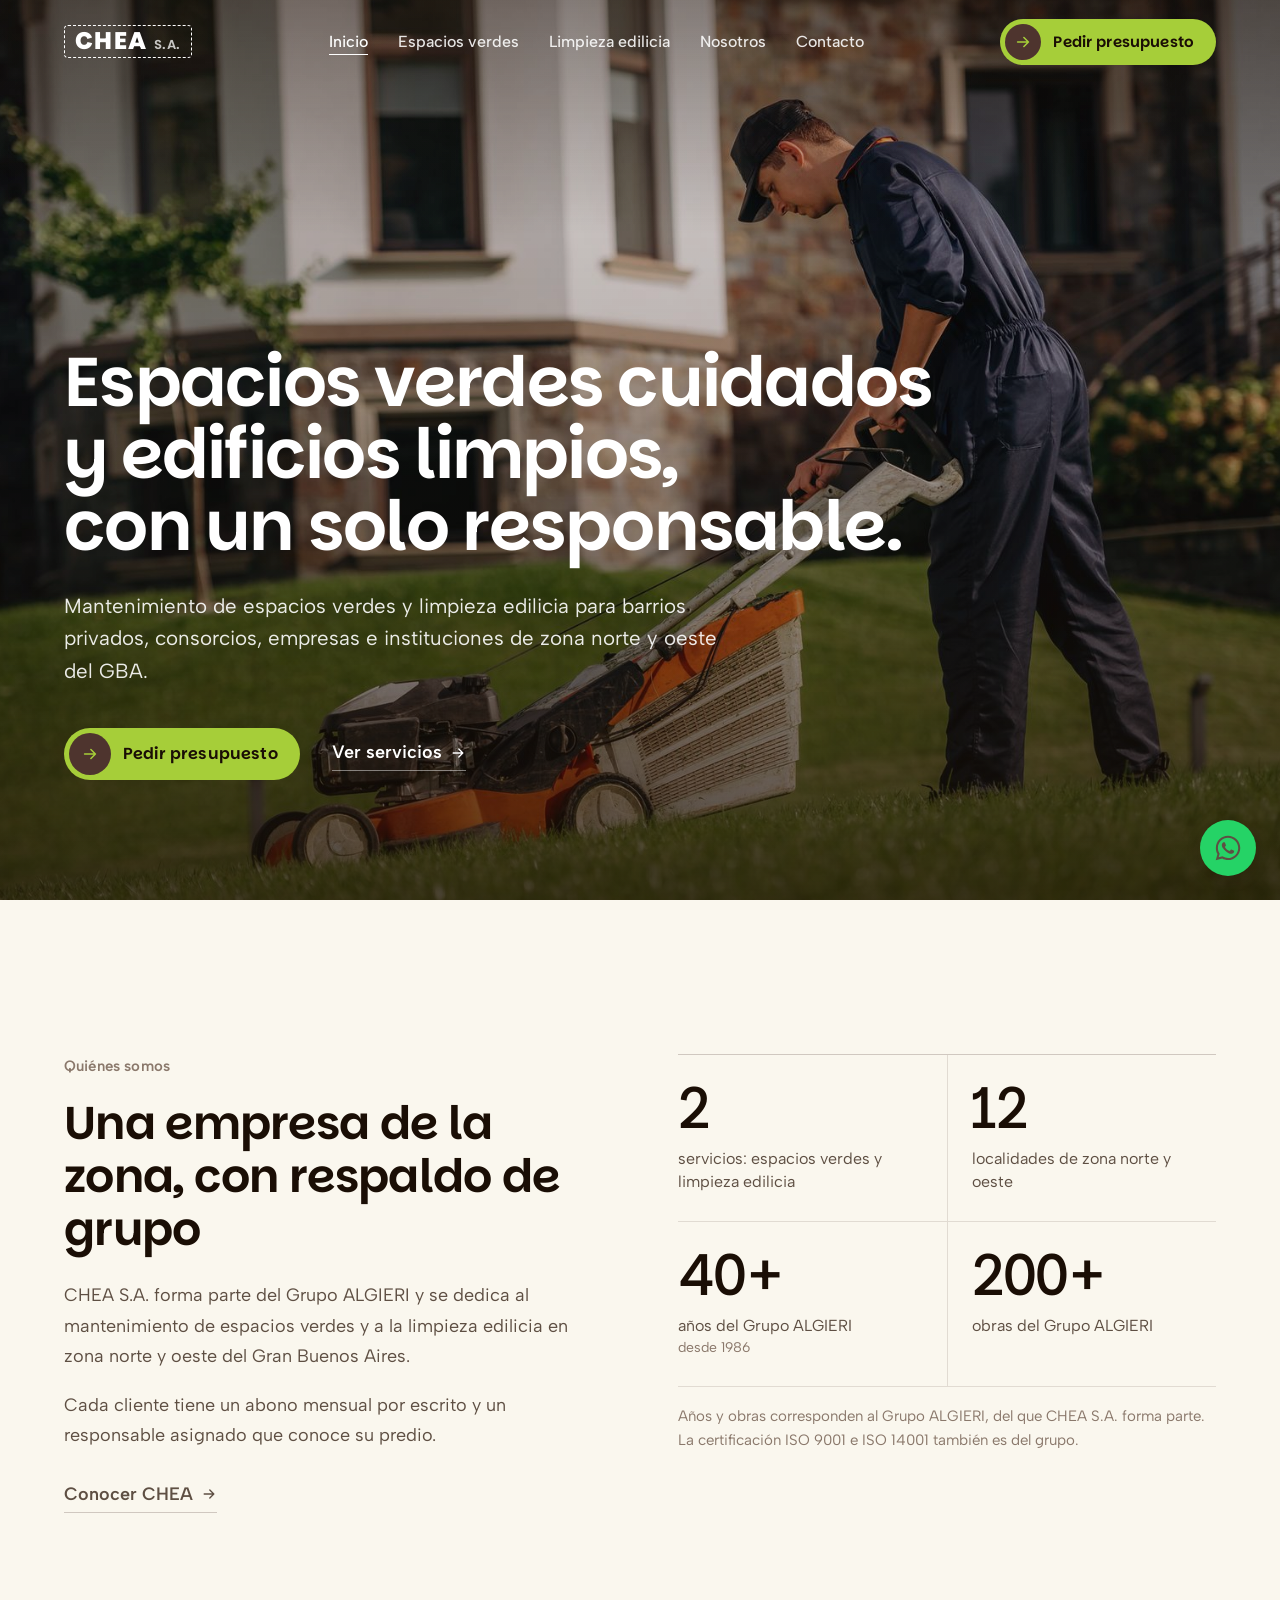
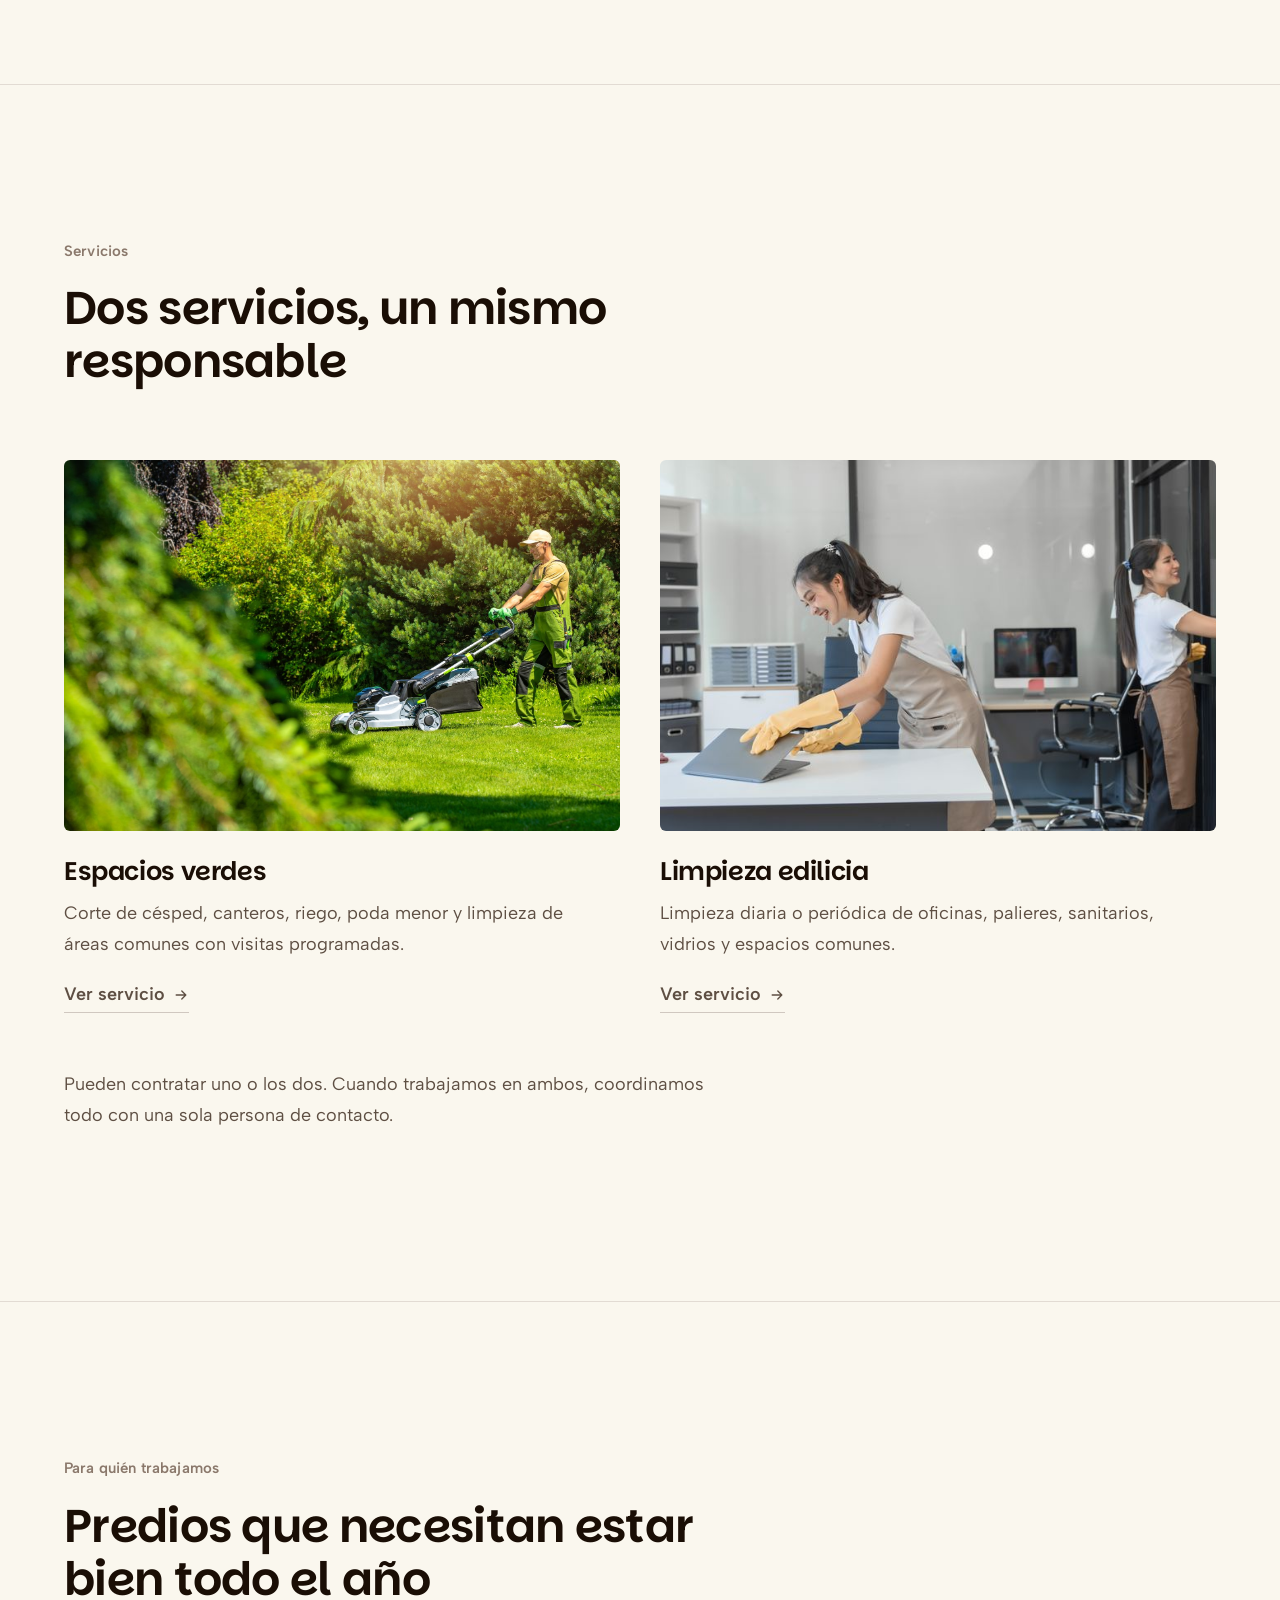
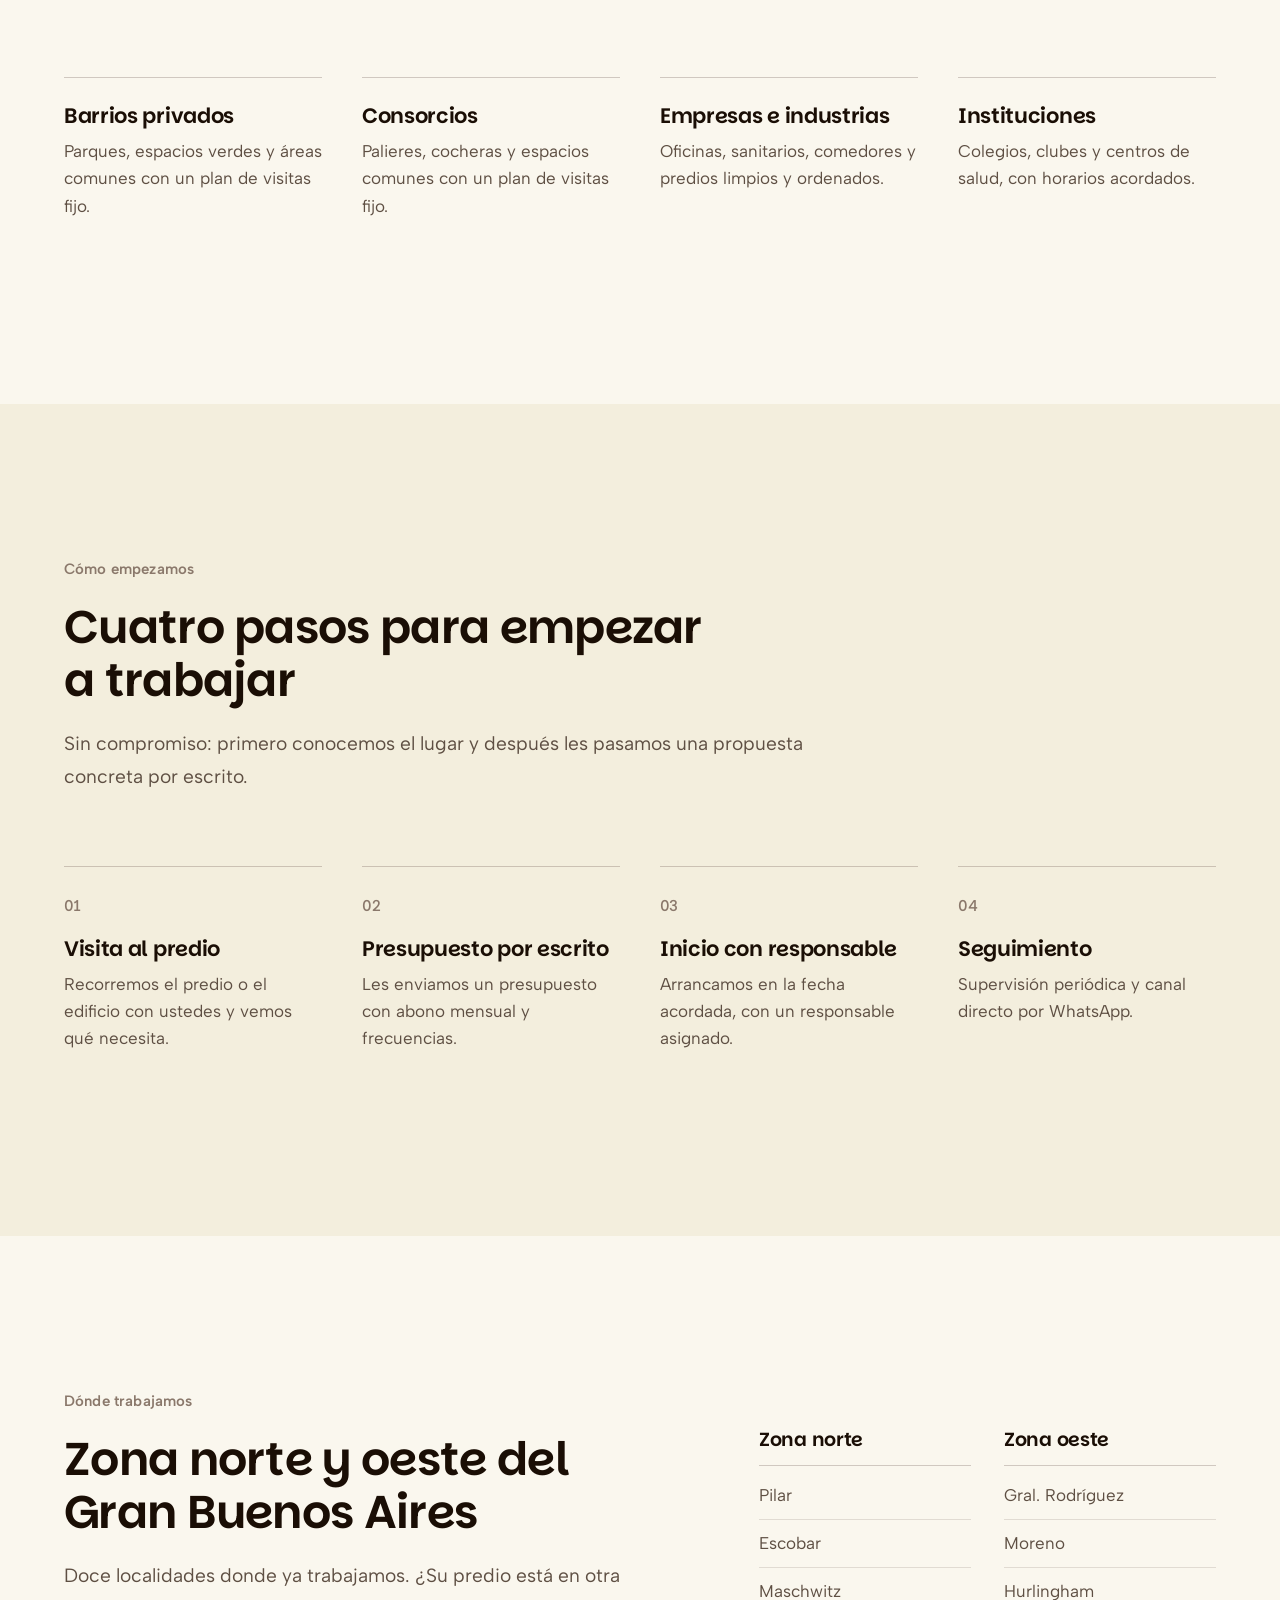
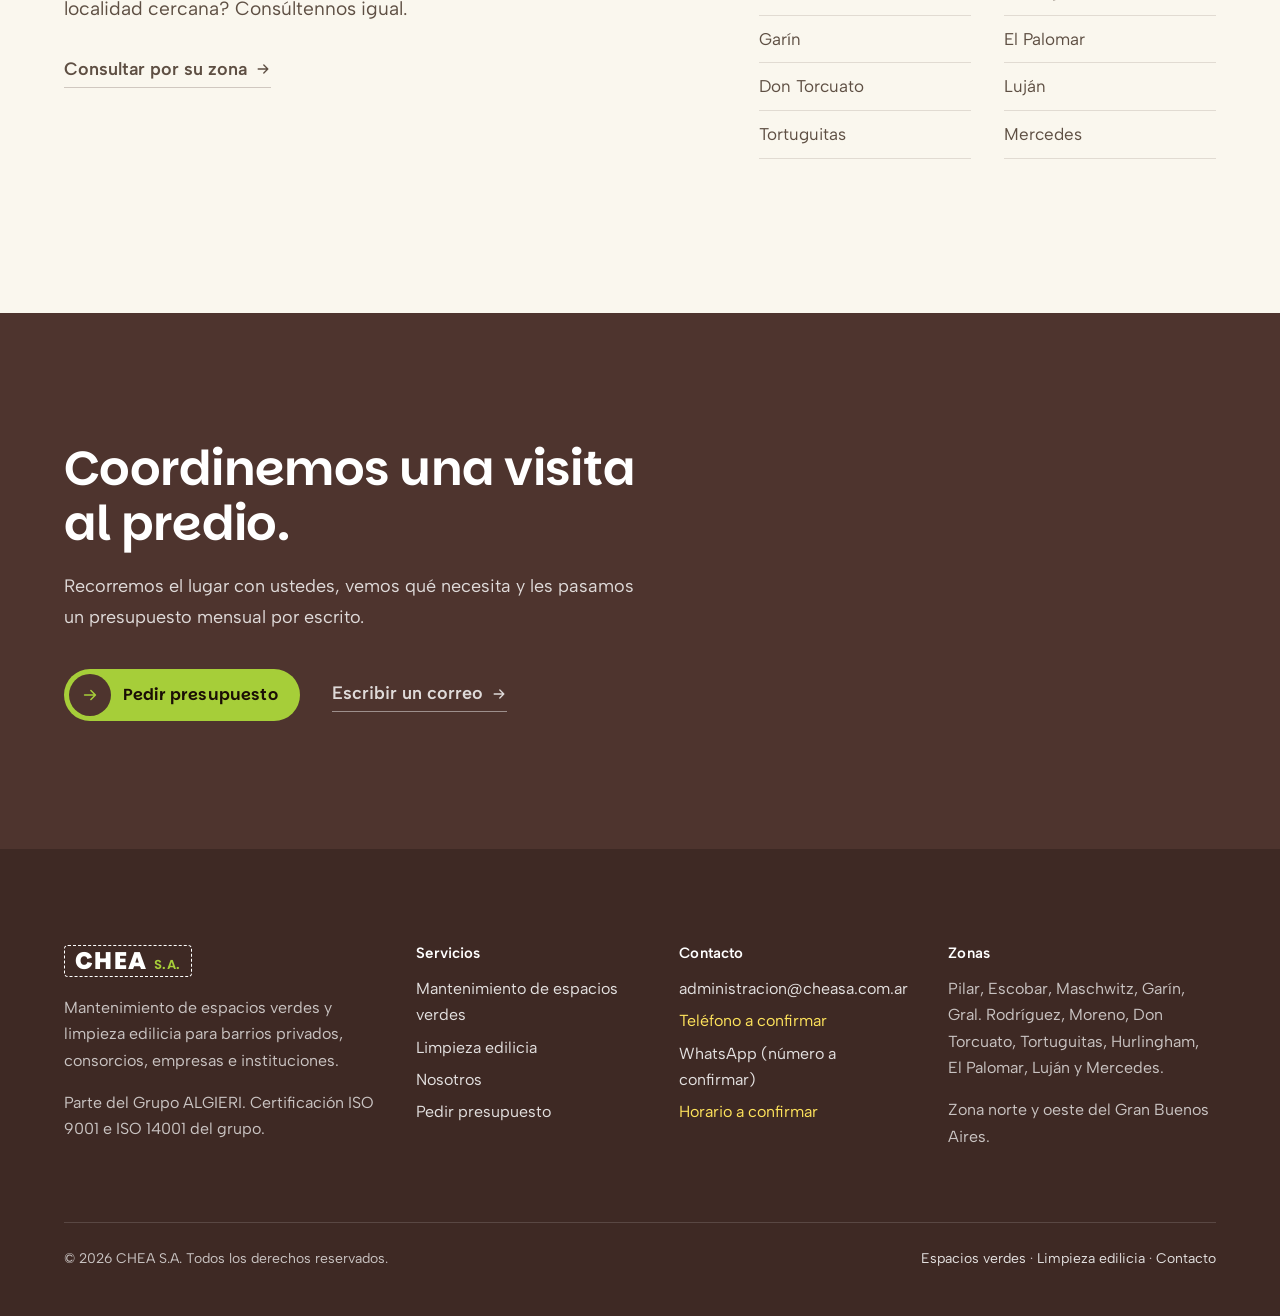
==== commit cc63f158: "Sitio final: versión minimalista en la raíz, formulario con Resend y SEO básico - La versión minimal" ====
--- a/index.html
+++ b/index.html
@@ -6,1676 +6,238 @@
     <meta name="viewport" content="width=device-width, initial-scale=1.0" />
     <title>CHEA S.A. | Espacios verdes y limpieza edilicia en zona norte y oeste</title>
     <meta name="description" content="CHEA S.A., parte del Grupo ALGIERI: mantenimiento de espacios verdes y limpieza edilicia para barrios privados, consorcios, empresas e instituciones de zona norte y oeste del GBA." />
+    <link rel="canonical" href="https://cheasa.com.ar/" />
+    <meta property="og:type" content="website" />
+    <meta property="og:locale" content="es_AR" />
+    <meta property="og:site_name" content="CHEA S.A." />
+    <meta property="og:title" content="CHEA S.A. | Espacios verdes y limpieza edilicia en zona norte y oeste" />
+    <meta property="og:description" content="CHEA S.A., parte del Grupo ALGIERI: mantenimiento de espacios verdes y limpieza edilicia para barrios privados, consorcios, empresas e instituciones de zona norte y oeste del GBA." />
+    <meta property="og:url" content="https://cheasa.com.ar/" />
+    <meta property="og:image" content="https://cheasa.com.ar/assets/images/chea/hero-1.jpg" />
     <meta name="robots" content="noindex, nofollow" />
-    <script>window.odometerOptions = { format: "(ddd)" };</script>
     <link rel="apple-touch-icon" sizes="180x180" href="/assets/images/favicons/apple-touch-icon.png" />
     <link rel="icon" type="image/png" sizes="32x32" href="/assets/images/favicons/favicon-32x32.png" />
     <link rel="icon" type="image/png" sizes="16x16" href="/assets/images/favicons/favicon-16x16.png" />
-
-    <link rel="stylesheet" href="/assets/vendors/animate/animate.min.css" />
-    <link rel="stylesheet" href="/assets/vendors/animate/custom-animate.css" />
-    <link rel="stylesheet" href="/assets/vendors/aos/aos.css" />
-    <link rel="stylesheet" href="/assets/vendors/bootstrap/css/bootstrap.min.css" />
-    <link rel="stylesheet" href="/assets/vendors/fontawesome/css/all.min.css" />
-    <link rel="stylesheet" href="/assets/vendors/nice-select/nice-select.css" />
-    <link rel="stylesheet" href="/assets/vendors/odometer/odometer.min.css" />
-    <link rel="stylesheet" href="/assets/vendors/swiper/swiper.min.css" />
-    <link rel="stylesheet" href="/assets/vendors/thm-icons/style.css" />
-    <!-- Module css -->
-    <link rel="stylesheet" href="/assets/css/module-css/01-header-section.css" />
-    <link rel="stylesheet" href="/assets/css/module-css/02-banner-section.css" />
-    <link rel="stylesheet" href="/assets/css/module-css/03-about-section.css" />
-    <link rel="stylesheet" href="/assets/css/module-css/04-fact-counter-section.css" />
-    <link rel="stylesheet" href="/assets/css/module-css/07-footer-section.css" />
-    <link rel="stylesheet" href="/assets/css/module-css/09-breadcrumb-section.css" />
-    <link rel="stylesheet" href="/assets/css/module-css/10-contact.css" />
-    <link rel="stylesheet" href="/assets/css/module-css/11-services-section.css" />
-    <!-- Template styles -->
-    <link rel="stylesheet" href="/assets/css/style.css" />
-    <link rel="stylesheet" href="/assets/css/responsive.css" />
-    <!-- CHEA overrides (siempre al final) -->
+    <script>document.documentElement.classList.add("m-js");</script>
+    <link rel="preconnect" href="https://fonts.googleapis.com" />
+    <link rel="preconnect" href="https://fonts.gstatic.com" crossorigin />
+    <link rel="stylesheet" href="https://fonts.googleapis.com/css2?family=Albert+Sans:wght@400;500;600&family=Parkinsans:wght@400;500;600;700;800&display=swap" />
     <link rel="stylesheet" href="/assets/css/chea.css" />
+    <link rel="stylesheet" href="/assets/css/chea-min.css" />
 </head>
 
-<body class="body-bg-1">
-
-    <div class="chea-demo-bar" role="note">Prototipo para revisión de CHEA S.A. Textos, fotos y datos de contacto son provisorios.</div>
-
-    <!-- Preloader -->
-    <div class="loader-wrap">
-        <div class="preloader">
-            <div id="handle-preloader" class="handle-preloader">
-                <div class="layer layer-one">
-                    <span class="overlay"></span>
-                </div>
-                <div class="layer layer-three">
-                    <span class="overlay"></span>
-                </div>
-                <div class="layer layer-two">
-                    <span class="overlay"></span>
-                </div>
-                <div class="animation-preloader">
-                    <div class="spinner"></div>
-                </div>
-            </div>
+<body class="m-body">
+
+    <a class="m-skip" href="#contenido">Saltar al contenido</a>
+
+
+    <header class="m-header">
+        <div class="m-wrap m-header__inner">
+            <a href="/" class="chea-wordmark" aria-label="CHEA S.A., ir al inicio">CHEA<span>S.A.</span></a>
+            <nav class="m-nav" aria-label="Principal">
+                <ul>
+                    <li><a href="/" aria-current="page">Inicio</a></li>
+                    <li><a href="/espacios-verdes/">Espacios verdes</a></li>
+                    <li><a href="/limpieza/">Limpieza edilicia</a></li>
+                    <li><a href="/nosotros/">Nosotros</a></li>
+                    <li><a href="/contacto/">Contacto</a></li>
+                </ul>
+            </nav>
+            <div class="m-header__cta">
+                <a class="btn-one" href="/contacto/"><i aria-hidden="true"><svg viewBox="0 0 20 20" width="18" height="18" aria-hidden="true" focusable="false"><path d="M4 10h11M11 5l5 5-5 5" fill="none" stroke="currentColor" stroke-width="1.7" stroke-linecap="round" stroke-linejoin="round"/></svg></i><span class="txt">Pedir presupuesto</span></a>
+            </div>
+            <button class="m-burger" type="button" aria-expanded="false" aria-controls="m-menu" aria-label="Abrir menú"><span></span></button>
         </div>
+    </header>
+
+    <div class="m-menu" id="m-menu" aria-hidden="true" inert>
+        <ul>
+            <li><a href="/" aria-current="page">Inicio</a></li>
+            <li><a href="/espacios-verdes/">Espacios verdes</a></li>
+            <li><a href="/limpieza/">Limpieza edilicia</a></li>
+            <li><a href="/nosotros/">Nosotros</a></li>
+            <li><a href="/contacto/">Contacto</a></li>
+        </ul>
+        <div><a class="btn-one" href="/contacto/"><i aria-hidden="true"><svg viewBox="0 0 20 20" width="18" height="18" aria-hidden="true" focusable="false"><path d="M4 10h11M11 5l5 5-5 5" fill="none" stroke="currentColor" stroke-width="1.7" stroke-linecap="round" stroke-linejoin="round"/></svg></i><span class="txt">Pedir presupuesto</span></a></div>
+        <p class="m-menu__contact"><a href="mailto:administracion@cheasa.com.ar">administracion@cheasa.com.ar</a><br><span class="chea-ph">Teléfono a confirmar</span></p>
     </div>
-    <!-- Preloader End -->
-
-    <!-- Cursor -->
-    <div class="cursor"></div>
-    <div class="cursor-follower"></div>
-    <!-- Cursor End -->
-
-    <div class="page-wrapper boxed_wrapper">
-
-        <header class="main-header main-header-style1">
-
-            <div class="main-header-style1__content">
-                <div class="container">
-                    <div class="main-header-style1__content-inner">
-
-                        <div class="main-header-style1__content-top">
-
-                            <div class="main-header-style1__content-top-left">
-                                <div class="icon-holder">
-                                    <i class="fa fa-leaf"></i>
-                                </div>
-                                <div class="text-box">
-                                    <p><span>Zona norte y oeste del GBA –</span> espacios verdes y limpieza edilicia</p>
-                                </div>
-                                <div class="btn-box">
-                                    <a href="/contacto/" aria-label="Ir a contacto"><i class="icon-arrow"></i></a>
-                                </div>
-                            </div>
-                            <div class="main-header-style1__content-top-right">
-                                <div class="header-phone-style1">
-                                    <div class="icon">
-                                        <i class="icon-mail"></i>
-                                    </div>
-                                    <div class="text">
-                                        <p><a href="mailto:administracion@cheasa.com.ar">administracion@cheasa.com.ar</a> Teléfono a confirmar</p>
-                                    </div>
-                                </div>
-                            </div>
+
+    <main id="contenido">
+
+        <section class="m-hero">
+            <div class="m-hero__media"><img src="/assets/images/chea/hero-1.jpg" alt="" width="1920" height="1125" fetchpriority="high"></div>
+            <div class="m-wrap m-hero__content">
+                <h1>
+                    <span class="m-line m-intro" style="--i:0">Espacios verdes cuidados</span>
+                    <span class="m-line m-intro" style="--i:1">y edificios limpios,</span>
+                    <span class="m-line m-intro" style="--i:2">con un solo responsable.</span>
+                </h1>
+                <p class="m-hero__sub m-intro" style="--i:3">Mantenimiento de espacios verdes y limpieza edilicia para barrios privados, consorcios, empresas e instituciones de zona norte y oeste del GBA.</p>
+                <div class="m-hero__actions m-intro" style="--i:4">
+                    <a class="btn-one" href="/contacto/"><i aria-hidden="true"><svg viewBox="0 0 20 20" width="18" height="18" aria-hidden="true" focusable="false"><path d="M4 10h11M11 5l5 5-5 5" fill="none" stroke="currentColor" stroke-width="1.7" stroke-linecap="round" stroke-linejoin="round"/></svg></i><span class="txt">Pedir presupuesto</span></a>
+                    <a class="m-link m-link--light" href="#servicios">Ver servicios <svg viewBox="0 0 20 20" width="18" height="18" aria-hidden="true" focusable="false"><path d="M4 10h11M11 5l5 5-5 5" fill="none" stroke="currentColor" stroke-width="1.7" stroke-linecap="round" stroke-linejoin="round"/></svg></a>
+                </div>
+            </div>
+        </section>
+
+        <section class="m-section">
+            <div class="m-wrap m-split">
+                <div>
+                    <span class="m-label rv">Quiénes somos</span>
+                    <h2 class="m-h2 rv">Una empresa de la zona, con respaldo de grupo</h2>
+                    <div class="m-text rv" style="--d:80ms">
+                        <p style="margin-top:24px">CHEA S.A. forma parte del Grupo ALGIERI y se dedica al mantenimiento de espacios verdes y a la limpieza edilicia en zona norte y oeste del Gran Buenos Aires.</p>
+                        <p>Cada cliente tiene un abono mensual por escrito y un responsable asignado que conoce su predio.</p>
+                    </div>
+                    <p class="rv" style="--d:140ms;margin-top:28px"><a class="m-link" href="/nosotros/">Conocer CHEA <svg viewBox="0 0 20 20" width="18" height="18" aria-hidden="true" focusable="false"><path d="M4 10h11M11 5l5 5-5 5" fill="none" stroke="currentColor" stroke-width="1.7" stroke-linecap="round" stroke-linejoin="round"/></svg></a></p>
+                </div>
+                <div>
+                    <dl class="m-figures rv" style="--d:100ms">
+                        <div class="m-figure"><dt>2</dt><dd>servicios: espacios verdes y limpieza edilicia</dd></div>
+                        <div class="m-figure"><dt>12</dt><dd>localidades de zona norte y oeste</dd></div>
+                        <div class="m-figure"><dt>40+</dt><dd>años del Grupo ALGIERI<small>desde 1986</small></dd></div>
+                        <div class="m-figure"><dt>200+</dt><dd>obras del Grupo ALGIERI</dd></div>
+                    </dl>
+                    <p class="m-note m-figures-note rv">Años y obras corresponden al Grupo ALGIERI, del que CHEA S.A. forma parte. La certificación ISO 9001 e ISO 14001 también es del grupo.</p>
+                </div>
+            </div>
+        </section>
+
+        <section class="m-section" id="servicios">
+            <div class="m-wrap">
+                <div class="m-head">
+                    <span class="m-label rv">Servicios</span>
+                    <h2 class="m-h2 rv">Dos servicios, un mismo responsable</h2>
+                </div>
+                <div class="m-services">
+                    <article class="m-card rv">
+                        <div class="m-frame m-frame--32"><img src="/assets/images/chea/hero-3.jpg" alt="Foto provisoria: mantenimiento de espacios verdes" width="1920" height="1125" loading="lazy"></div>
+                        <div class="m-card__body">
+                            <h3 class="m-h3 m-card__title"><a href="/espacios-verdes/">Espacios verdes</a></h3>
+                            <p>Corte de césped, canteros, riego, poda menor y limpieza de áreas comunes con visitas programadas.</p>
+                            <a class="m-link" href="/espacios-verdes/">Ver servicio <svg viewBox="0 0 20 20" width="18" height="18" aria-hidden="true" focusable="false"><path d="M4 10h11M11 5l5 5-5 5" fill="none" stroke="currentColor" stroke-width="1.7" stroke-linecap="round" stroke-linejoin="round"/></svg></a>
                         </div>
-
-                        <div class="main-header-style1__content-bottom">
-                            <div class="main-header-style1__content-bottom-left">
-                                <div class="header-logo-box-style1">
-                                    <a href="/" class="chea-wordmark " aria-label="CHEA S.A., ir al inicio">CHEA<span>S.A.</span></a>
-                                </div>
-
-                                <!--Start Main Menu Style1-->
-                                <nav class="main-menu main-menu-style1">
-                                    <div class="main-menu__wrapper clearfix">
-                                        <div class="main-menu__wrapper-inner">
-                                            <div class="sticky-logo-box-style1">
-                                                <a href="/" class="chea-wordmark chea-wordmark--sticky" aria-label="CHEA S.A., ir al inicio">CHEA<span>S.A.</span></a>
-                                            </div>
-                                            <div class="main-menu-style1__left">
-                                                <div class="main-menu-box">
-                                                    <a href="#" class="mobile-nav__toggler" aria-label="Abrir menú">
-                                                        <i class="fa fa-bars"></i>
-                                                    </a>
-
-                                                    <ul class="main-menu__list">
-                                                        <li class="current"><a href="/">Inicio</a></li>
-                                                        <li class="dropdown">
-                                                            <a href="#">Servicios</a>
-                                                            <ul>
-                                                                <li><a href="/espacios-verdes/">Espacios verdes</a></li>
-                                                                <li><a href="/limpieza/">Limpieza edilicia</a></li>
-                                                            </ul>
-                                                        </li>
-                                                        <li><a href="/nosotros/">Nosotros</a></li>
-                                                        <li><a href="/contacto/">Contacto</a></li>
-                                                    </ul>
-                                                </div>
-
-                                                <div class="header-btn-style1 header-sticky-btn-one">
-                                                    <a class="btn-one" href="/contacto/">
-                                                        <i class="icon-arrow"></i>
-                                                        <span class="txt">Pedir presupuesto</span>
-                                                    </a>
-                                                </div>
-
-                                            </div>
-                                        </div>
-                                    </div>
-                                </nav>
-                                <!--End Main Menu Style1-->
-                            </div>
-
-                            <div class="main-header-style1__content-bottom-right">
-                                <div class="header-btn-style1">
-                                    <a class="btn-one" href="/contacto/">
-                                        <i class="icon-arrow"></i>
-                                        <span class="txt">Pedir presupuesto</span>
-                                    </a>
-                                </div>
-
-                                <div class="header-address-style1">
-                                    <div class="icon">
-                                        <i class="icon-map-point"></i>
-                                    </div>
-                                    <div class="text">
-                                        <h4>Zona norte y oeste</h4>
-                                    </div>
-                                    <a href="/contacto/" class="btn-box1" aria-label="Ver zonas de trabajo">
-                                        <i class="icon-arrow"></i>
-                                    </a>
-                                </div>
-
-                            </div>
-
+                    </article>
+                    <article class="m-card rv" style="--d:90ms">
+                        <div class="m-frame m-frame--32"><img src="/assets/images/chea/limpieza-main.jpg" alt="Foto provisoria: limpieza edilicia" width="770" height="450" loading="lazy"></div>
+                        <div class="m-card__body">
+                            <h3 class="m-h3 m-card__title"><a href="/limpieza/">Limpieza edilicia</a></h3>
+                            <p>Limpieza diaria o periódica de oficinas, palieres, sanitarios, vidrios y espacios comunes.</p>
+                            <a class="m-link" href="/limpieza/">Ver servicio <svg viewBox="0 0 20 20" width="18" height="18" aria-hidden="true" focusable="false"><path d="M4 10h11M11 5l5 5-5 5" fill="none" stroke="currentColor" stroke-width="1.7" stroke-linecap="round" stroke-linejoin="round"/></svg></a>
                         </div>
+                    </article>
+                </div>
+                <p class="m-services-note rv">Pueden contratar uno o los dos. Cuando trabajamos en ambos, coordinamos todo con una sola persona de contacto.</p>
+            </div>
+        </section>
+
+        <section class="m-section">
+            <div class="m-wrap">
+                <div class="m-head">
+                    <span class="m-label rv">Para quién trabajamos</span>
+                    <h2 class="m-h2 rv">Predios que necesitan estar bien todo el año</h2>
+                </div>
+                <ul class="m-grid4">
+                    <li class="rv" style="--d:0ms"><h3>Barrios privados</h3><p>Parques, espacios verdes y áreas comunes con un plan de visitas fijo.</p></li>
+                    <li class="rv" style="--d:70ms"><h3>Consorcios</h3><p>Palieres, cocheras y espacios comunes con un plan de visitas fijo.</p></li>
+                    <li class="rv" style="--d:140ms"><h3>Empresas e industrias</h3><p>Oficinas, sanitarios, comedores y predios limpios y ordenados.</p></li>
+                    <li class="rv" style="--d:210ms"><h3>Instituciones</h3><p>Colegios, clubes y centros de salud, con horarios acordados.</p></li>
+                </ul>
+            </div>
+        </section>
+
+        <section class="m-section m-section--tint">
+            <div class="m-wrap">
+                <div class="m-head">
+                    <span class="m-label rv">Cómo empezamos</span>
+                    <h2 class="m-h2 rv">Cuatro pasos para empezar a trabajar</h2>
+                    <p class="m-lead rv" style="--d:80ms">Sin compromiso: primero conocemos el lugar y después les pasamos una propuesta concreta por escrito.</p>
+                </div>
+                <ol class="m-grid4">
+                    <li class="rv" style="--d:0ms"><span class="m-step-n">01</span><h3>Visita al predio</h3><p>Recorremos el predio o el edificio con ustedes y vemos qué necesita.</p></li>
+                    <li class="rv" style="--d:70ms"><span class="m-step-n">02</span><h3>Presupuesto por escrito</h3><p>Les enviamos un presupuesto con abono mensual y frecuencias.</p></li>
+                    <li class="rv" style="--d:140ms"><span class="m-step-n">03</span><h3>Inicio con responsable</h3><p>Arrancamos en la fecha acordada, con un responsable asignado.</p></li>
+                    <li class="rv" style="--d:210ms"><span class="m-step-n">04</span><h3>Seguimiento</h3><p>Supervisión periódica y canal directo por WhatsApp.</p></li>
+                </ol>
+            </div>
+        </section>
+
+        <section class="m-section">
+            <div class="m-wrap m-split m-split--wide-left">
+                <div>
+                    <span class="m-label rv">Dónde trabajamos</span>
+                    <h2 class="m-h2 rv">Zona norte y oeste del Gran Buenos Aires</h2>
+                    <p class="m-lead rv" style="--d:80ms;margin-top:22px">Doce localidades donde ya trabajamos. ¿Su predio está en otra localidad cercana? Consúltennos igual.</p>
+                    <p class="rv" style="--d:140ms;margin-top:28px"><a class="m-link" href="/contacto/">Consultar por su zona <svg viewBox="0 0 20 20" width="18" height="18" aria-hidden="true" focusable="false"><path d="M4 10h11M11 5l5 5-5 5" fill="none" stroke="currentColor" stroke-width="1.7" stroke-linecap="round" stroke-linejoin="round"/></svg></a></p>
+                </div>
+                <div class="m-zones">
+                    <div class="rv">
+                        <h3>Zona norte</h3>
+                        <ul><li>Pilar</li><li>Escobar</li><li>Maschwitz</li><li>Garín</li><li>Don Torcuato</li><li>Tortuguitas</li></ul>
                     </div>
-                </div>
-            </div>
-
-        </header>
-
-
-        <div class="stricky-header stricky-header--style1 stricked-menu main-menu">
-            <div class="sticky-header__content"></div>
+                    <div class="rv" style="--d:90ms">
+                        <h3>Zona oeste</h3>
+                        <ul><li>Gral. Rodríguez</li><li>Moreno</li><li>Hurlingham</li><li>El Palomar</li><li>Luján</li><li>Mercedes</li></ul>
+                    </div>
+                </div>
+            </div>
+        </section>
+
+        <section class="m-cta">
+            <div class="m-wrap">
+                <h2 class="rv">Coordinemos una visita al predio.</h2>
+                <p class="rv" style="--d:80ms">Recorremos el lugar con ustedes, vemos qué necesita y les pasamos un presupuesto mensual por escrito.</p>
+                <div class="m-cta__actions rv" style="--d:160ms">
+                    <a class="btn-one" href="/contacto/"><i aria-hidden="true"><svg viewBox="0 0 20 20" width="18" height="18" aria-hidden="true" focusable="false"><path d="M4 10h11M11 5l5 5-5 5" fill="none" stroke="currentColor" stroke-width="1.7" stroke-linecap="round" stroke-linejoin="round"/></svg></i><span class="txt">Pedir presupuesto</span></a>
+                    <a class="m-link m-link--light" href="mailto:administracion@cheasa.com.ar">Escribir un correo <svg viewBox="0 0 20 20" width="18" height="18" aria-hidden="true" focusable="false"><path d="M4 10h11M11 5l5 5-5 5" fill="none" stroke="currentColor" stroke-width="1.7" stroke-linecap="round" stroke-linejoin="round"/></svg></a>
+                </div>
+            </div>
+        </section>
+
+    </main>
+
+    <footer class="m-footer">
+        <div class="m-wrap">
+            <div class="m-footer__grid">
+                <div>
+                    <a href="/" class="chea-wordmark" aria-label="CHEA S.A., ir al inicio">CHEA<span>S.A.</span></a>
+                    <p>Mantenimiento de espacios verdes y limpieza edilicia para barrios privados, consorcios, empresas e instituciones.</p>
+                    <p>Parte del Grupo ALGIERI. Certificación ISO 9001 e ISO 14001 del grupo.</p>
+                </div>
+                <div>
+                    <h2>Servicios</h2>
+                    <ul>
+                        <li><a href="/espacios-verdes/">Mantenimiento de espacios verdes</a></li>
+                        <li><a href="/limpieza/">Limpieza edilicia</a></li>
+                        <li><a href="/nosotros/">Nosotros</a></li>
+                        <li><a href="/contacto/">Pedir presupuesto</a></li>
+                    </ul>
+                </div>
+                <div>
+                    <h2>Contacto</h2>
+                    <ul>
+                        <li><a href="mailto:administracion@cheasa.com.ar">administracion@cheasa.com.ar</a></li>
+                        <li><span class="chea-ph">Teléfono a confirmar</span></li>
+                        <li><a href="/contacto/#whatsapp">WhatsApp (número a confirmar)</a></li>
+                        <li><span class="chea-ph">Horario a confirmar</span></li>
+                    </ul>
+                </div>
+                <div>
+                    <h2>Zonas</h2>
+                    <p>Pilar, Escobar, Maschwitz, Garín, Gral. Rodríguez, Moreno, Don Torcuato, Tortuguitas, Hurlingham, El Palomar, Luján y Mercedes.</p>
+                    <p>Zona norte y oeste del Gran Buenos Aires.</p>
+                </div>
+            </div>
+            <div class="m-footer__bottom">
+                <p>© 2026 CHEA S.A. Todos los derechos reservados.</p>
+                <p><a href="/espacios-verdes/">Espacios verdes</a> · <a href="/limpieza/">Limpieza edilicia</a> · <a href="/contacto/">Contacto</a></p>
+            </div>
         </div>
-
-
-        <!-- Main Slider Style1 -->
-        <section class="main-slider-style1">
-            <div class="swiper-container banner-slider-two">
-                <div class="swiper-wrapper">
-
-                    <!-- Start Slide Item -->
-                    <div class="swiper-slide">
-                        <div class="main-slider-style1__inner">
-                            <div class="image-layer"
-                                style="background-image: url(/assets/images/chea/hero-1.jpg);">
-                            </div>
-                            <div class="container">
-                                <div class="main-slider-style1__content">
-                                    <div class="main-slider-style1__content-left">
-                                        <div class="main-slider-style1__content-left-shape1">
-                                            <img src="/assets/images/shapes/slider-v1__shape1.png" alt="">
-                                        </div>
-                                        <div class="main-slider-style1__content-left-shape2">
-                                            <img src="/assets/images/shapes/slider-v1__shape2.png" alt="">
-                                        </div>
-                                        <div class="main-slider-style1__content-left-shape3">
-                                            <img src="/assets/images/shapes/slider-v1__shape3.png" alt="">
-                                        </div>
-                                        <div class="main-slider-style1__content-left-shape4">
-                                            <img src="/assets/images/shapes/slider-v1__shape3.png" alt="">
-                                        </div>
-                                        <div class="main-slider-style1__content-left-inner">
-                                            <div class="main-slider-style1__content-left-sub-title">
-                                                <div class="icon">
-                                                    <i class="fa fa-leaf"></i>
-                                                </div>
-                                                <h4>Espacios verdes y limpieza edilicia</h4>
-                                            </div>
-                                            <div class="main-slider-style1__content-left-big-title">
-                                                <h2>Espacios <br>verdes <br>cuidados, todo <br>el año.</h2>
-                                            </div>
-                                        </div>
-                                    </div>
-                                    <div class="main-slider-style1__content-right">
-                                        <div class="main-slider-style1__content-right-shape">
-                                            <img src="/assets/images/shapes/slider-v1__shape4.png" alt="">
-                                        </div>
-                                        <div class="main-slider-style1__content-right-inner">
-                                            <div class="main-slider-style1__content-right-text">
-                                                <p>Mantenimiento de parques<br> y jardines para barrios<br> privados, consorcios,<br> empresas e instituciones.</p>
-                                            </div>
-                                            <div class="main-slider-style1__content-right-btn">
-                                                <a class="btn-one" href="/espacios-verdes/">
-                                                    <i class="icon-arrow"></i>
-                                                    <span class="txt">Espacios verdes</span>
-                                                </a>
-                                            </div>
-                                        </div>
-                                    </div>
-                                </div>
-                            </div>
-                        </div>
-                    </div>
-                    <!-- End Slide Item -->
-                    <!-- Start Slide Item -->
-                    <div class="swiper-slide">
-                        <div class="main-slider-style1__inner">
-                            <div class="image-layer"
-                                style="background-image: url(/assets/images/chea/hero-2.jpg);">
-                            </div>
-                            <div class="container">
-                                <div class="main-slider-style1__content">
-                                    <div class="main-slider-style1__content-left">
-                                        <div class="main-slider-style1__content-left-shape1">
-                                            <img src="/assets/images/shapes/slider-v1__shape1.png" alt="">
-                                        </div>
-                                        <div class="main-slider-style1__content-left-shape2">
-                                            <img src="/assets/images/shapes/slider-v1__shape2.png" alt="">
-                                        </div>
-                                        <div class="main-slider-style1__content-left-shape3">
-                                            <img src="/assets/images/shapes/slider-v1__shape3.png" alt="">
-                                        </div>
-                                        <div class="main-slider-style1__content-left-shape4">
-                                            <img src="/assets/images/shapes/slider-v1__shape3.png" alt="">
-                                        </div>
-                                        <div class="main-slider-style1__content-left-inner">
-                                            <div class="main-slider-style1__content-left-sub-title">
-                                                <div class="icon">
-                                                    <i class="fa fa-leaf"></i>
-                                                </div>
-                                                <h4>Espacios verdes y limpieza edilicia</h4>
-                                            </div>
-                                            <div class="main-slider-style1__content-left-big-title">
-                                                <h2>Edificios <br>y oficinas <br>limpios, todos <br>los días.</h2>
-                                            </div>
-                                        </div>
-                                    </div>
-                                    <div class="main-slider-style1__content-right">
-                                        <div class="main-slider-style1__content-right-shape">
-                                            <img src="/assets/images/shapes/slider-v1__shape4.png" alt="">
-                                        </div>
-                                        <div class="main-slider-style1__content-right-inner">
-                                            <div class="main-slider-style1__content-right-text">
-                                                <p>Limpieza diaria o<br> periódica de oficinas,<br> palieres, sanitarios<br> y espacios comunes.</p>
-                                            </div>
-                                            <div class="main-slider-style1__content-right-btn">
-                                                <a class="btn-one" href="/limpieza/">
-                                                    <i class="icon-arrow"></i>
-                                                    <span class="txt">Limpieza edilicia</span>
-                                                </a>
-                                            </div>
-                                        </div>
-                                    </div>
-                                </div>
-                            </div>
-                        </div>
-                    </div>
-                    <!-- End Slide Item -->
-                    <!-- Start Slide Item -->
-                    <div class="swiper-slide">
-                        <div class="main-slider-style1__inner">
-                            <div class="image-layer"
-                                style="background-image: url(/assets/images/chea/hero-3.jpg);">
-                            </div>
-                            <div class="container">
-                                <div class="main-slider-style1__content">
-                                    <div class="main-slider-style1__content-left">
-                                        <div class="main-slider-style1__content-left-shape1">
-                                            <img src="/assets/images/shapes/slider-v1__shape1.png" alt="">
-                                        </div>
-                                        <div class="main-slider-style1__content-left-shape2">
-                                            <img src="/assets/images/shapes/slider-v1__shape2.png" alt="">
-                                        </div>
-                                        <div class="main-slider-style1__content-left-shape3">
-                                            <img src="/assets/images/shapes/slider-v1__shape3.png" alt="">
-                                        </div>
-                                        <div class="main-slider-style1__content-left-shape4">
-                                            <img src="/assets/images/shapes/slider-v1__shape3.png" alt="">
-                                        </div>
-                                        <div class="main-slider-style1__content-left-inner">
-                                            <div class="main-slider-style1__content-left-sub-title">
-                                                <div class="icon">
-                                                    <i class="fa fa-leaf"></i>
-                                                </div>
-                                                <h4>Zona norte y oeste del GBA</h4>
-                                            </div>
-                                            <div class="main-slider-style1__content-left-big-title">
-                                                <h2>Un solo <br>responsable <br>para su <br>predio.</h2>
-                                            </div>
-                                        </div>
-                                    </div>
-                                    <div class="main-slider-style1__content-right">
-                                        <div class="main-slider-style1__content-right-shape">
-                                            <img src="/assets/images/shapes/slider-v1__shape4.png" alt="">
-                                        </div>
-                                        <div class="main-slider-style1__content-right-inner">
-                                            <div class="main-slider-style1__content-right-text">
-                                                <p>Visitamos el lugar, les<br> pasamos un presupuesto<br> mensual por escrito y<br> arrancamos con un<br> responsable asignado.</p>
-                                            </div>
-                                            <div class="main-slider-style1__content-right-btn">
-                                                <a class="btn-one" href="/contacto/">
-                                                    <i class="icon-arrow"></i>
-                                                    <span class="txt">Pedir presupuesto</span>
-                                                </a>
-                                            </div>
-                                        </div>
-                                    </div>
-                                </div>
-                            </div>
-                        </div>
-                    </div>
-                    <!-- End Slide Item -->
-
-                </div>
-            </div>
-
-
-            <div class="slider-swiper-pagination" id="main-slider-pagination"></div>
-            <div class="main-slider-style3__nav">
-                <div class="main-slider-style3__nav-control banner-slider-button-prev" aria-label="Anterior">
-                    <span><i class="icon-arrow-up" aria-hidden="true"></i></span>
-                </div>
-                <div class="main-slider-style3__nav-control banner-slider-button-next" aria-label="Siguiente">
-                    <span><i class="icon-arrow-down" aria-hidden="true"></i></span>
-                </div>
-            </div>
-
-        </section>
-        <!-- End Main Slider Style1 -->
-
-
-        <!-- Start What We Do Style1 -->
-        <section class="what-we-do-style1">
-            <div class="container">
-                <div class="row">
-
-                    <!-- Start Single What We Do Style1 -->
-                    <div class="col-xl-4 col-lg-4">
-                        <div class="single-what-we-do-style1">
-                            <div class="single-what-we-do-style1__title">
-                                <div class="single-what-we-do-style1__title-inner">
-                                    <div class="single-what-we-do-style1__title-pattern"
-                                        style="background-image: url(/assets/images/pattern/thm-pattern2.png);"></div>
-                                    <h3><a href="/espacios-verdes/">Barrios privados y consorcios</a></h3>
-                                </div>
-                            </div>
-                            <div class="single-what-we-do-style1__content">
-                                <div class="single-what-we-do-style1__content-pattren"
-                                    style="background-image: url(/assets/images/pattern/thm-pattern1.png);"></div>
-                                <div class="single-what-we-do-style1__conten-bg"
-                                    style="background-image: url(/assets/images/chea/card-verde.jpg);">
-                                </div>
-                                <div class="single-what-we-do-style1__content-btn2">
-                                    <a class="btn-one" href="/espacios-verdes/">
-                                        <i class="icon-arrow"></i>
-                                        <span class="txt">Ver más</span>
-                                    </a>
-                                </div>
-                                <div class="single-what-we-do-style1__content-inner">
-                                    <div class="what-we-do-style1__content-icon">
-                                        <div class="what-we-do-style1__content-icon-bg"
-                                            style="background-image: url(/assets/images/backgrounds/what-we-do-v1__icon-bg.png);">
-                                        </div>
-                                        <i class="fa fa-home"></i>
-                                    </div>
-                                    <div class="what-we-do-style1__content-text">
-                                        <p>Áreas comunes, parques, palieres y cocheras con un plan de visitas fijo.</p>
-                                    </div>
-                                    <div class="what-we-do-style1__content-btn">
-                                        <a href="/espacios-verdes/">
-                                            <i class="icon-arrow"></i>
-                                            Ver más
-                                        </a>
-                                    </div>
-                                </div>
-                            </div>
-                        </div>
-                    </div>
-                    <!-- End Single What We Do Style1 -->
-                    <!-- Start Single What We Do Style1 -->
-                    <div class="col-xl-4 col-lg-4">
-                        <div class="single-what-we-do-style1">
-                            <div class="single-what-we-do-style1__title">
-                                <div class="single-what-we-do-style1__title-inner">
-                                    <div class="single-what-we-do-style1__title-pattern"
-                                        style="background-image: url(/assets/images/pattern/thm-pattern2.png);"></div>
-                                    <h3><a href="/limpieza/">Empresas e industrias</a></h3>
-                                </div>
-                            </div>
-                            <div class="single-what-we-do-style1__content">
-                                <div class="single-what-we-do-style1__content-pattren"
-                                    style="background-image: url(/assets/images/pattern/thm-pattern1.png);"></div>
-                                <div class="single-what-we-do-style1__conten-bg"
-                                    style="background-image: url(/assets/images/chea/card-limpieza.jpg);">
-                                </div>
-                                <div class="single-what-we-do-style1__content-btn2">
-                                    <a class="btn-one" href="/limpieza/">
-                                        <i class="icon-arrow"></i>
-                                        <span class="txt">Ver más</span>
-                                    </a>
-                                </div>
-                                <div class="single-what-we-do-style1__content-inner">
-                                    <div class="what-we-do-style1__content-icon">
-                                        <div class="what-we-do-style1__content-icon-bg"
-                                            style="background-image: url(/assets/images/backgrounds/what-we-do-v1__icon-bg.png);">
-                                        </div>
-                                        <i class="fa fa-industry"></i>
-                                    </div>
-                                    <div class="what-we-do-style1__content-text">
-                                        <p>Oficinas, sanitarios, comedores y predios limpios y ordenados.</p>
-                                    </div>
-                                    <div class="what-we-do-style1__content-btn">
-                                        <a href="/limpieza/">
-                                            <i class="icon-arrow"></i>
-                                            Ver más
-                                        </a>
-                                    </div>
-                                </div>
-                            </div>
-                        </div>
-                    </div>
-                    <!-- End Single What We Do Style1 -->
-                    <!-- Start Single What We Do Style1 -->
-                    <div class="col-xl-4 col-lg-4">
-                        <div class="single-what-we-do-style1">
-                            <div class="single-what-we-do-style1__title">
-                                <div class="single-what-we-do-style1__title-inner">
-                                    <div class="single-what-we-do-style1__title-pattern"
-                                        style="background-image: url(/assets/images/pattern/thm-pattern2.png);"></div>
-                                    <h3><a href="/contacto/">Instituciones</a></h3>
-                                </div>
-                            </div>
-                            <div class="single-what-we-do-style1__content">
-                                <div class="single-what-we-do-style1__content-pattren"
-                                    style="background-image: url(/assets/images/pattern/thm-pattern1.png);"></div>
-                                <div class="single-what-we-do-style1__conten-bg"
-                                    style="background-image: url(/assets/images/chea/card-visita.jpg);">
-                                </div>
-                                <div class="single-what-we-do-style1__content-btn2">
-                                    <a class="btn-one" href="/contacto/">
-                                        <i class="icon-arrow"></i>
-                                        <span class="txt">Ver más</span>
-                                    </a>
-                                </div>
-                                <div class="single-what-we-do-style1__content-inner">
-                                    <div class="what-we-do-style1__content-icon">
-                                        <div class="what-we-do-style1__content-icon-bg"
-                                            style="background-image: url(/assets/images/backgrounds/what-we-do-v1__icon-bg.png);">
-                                        </div>
-                                        <i class="fa fa-school"></i>
-                                    </div>
-                                    <div class="what-we-do-style1__content-text">
-                                        <p>Colegios, clubes y centros de salud, con horarios acordados.</p>
-                                    </div>
-                                    <div class="what-we-do-style1__content-btn">
-                                        <a href="/contacto/">
-                                            <i class="icon-arrow"></i>
-                                            Ver más
-                                        </a>
-                                    </div>
-                                </div>
-                            </div>
-                        </div>
-                    </div>
-                    <!-- End Single What We Do Style1 -->
-
-                </div>
-            </div>
-        </section>
-        <!-- End What We Do Style1 -->
-
-
-        <!-- Start About Style1 -->
-        <section class="about-style1">
-            <div class="container">
-                <div class="about-style1__top">
-                    <div class="row">
-
-                        <div class="col-xl-6">
-                            <div class="about-style1__top-left">
-                                <div class="about-style1__top-left-img">
-                                    <img src="/assets/images/chea/about-home.jpg" alt="Foto provisoria: cuadrilla trabajando en un parque">
-                                </div>
-                                <div class="about-style1__top-left-fact">
-                                    <div class="about-style1__top-left-fact-bg"
-                                        style="background-image: url(/assets/images/backgrounds/activities-v1-fact__bg.png);">
-                                    </div>
-                                    <div class="about-style1__top-left-fact-inner">
-                                        <div class="about-style1__top-left-fact-title">
-                                            <h4>Grupo ALGIERI <br>desde</h4>
-                                        </div>
-                                        <div class="about-style1__top-left-fact-shape">
-                                            <img src="/assets/images/shapes/activities-v1-fact__shape1.png" alt="">
-                                        </div>
-                                        <div class="about-style1__top-left-fact-count">
-                                            <h2 class="odometer" data-count="1986"></h2>
-                                        </div>
-                                    </div>
-                                </div>
-                                <div class="about-style1__top-left-inner">
-                                    <div class="about-style1__top-left-inner-content">
-                                        <div class="about-style1__top-left-inner-fact">
-                                            <h2 class="odometer" data-count="12"></h2>
-                                        </div>
-                                        <div class="about-style1__top-left-inner-icon">
-                                            <i class="fa fa-map-marker-alt"></i>
-                                        </div>
-                                        <div class="about-style1__top-left-inner-title">
-                                            <h4>Localidades <br>atendidas</h4>
-                                        </div>
-                                    </div>
-                                </div>
-                            </div>
-                        </div>
-
-                        <div class="col-xl-6">
-                            <div class="about-style1__top-right">
-                                <div class="sec-title withtext sec-title-animation animation-style2">
-                                    <div class="sub-title">
-                                    <div class="icon">
-                                        <i class="fa fa-leaf"></i>
-                                    </div>
-                                    <h4>Quiénes somos</h4>
-                                </div>
-                                    <h2 class="title-animation">Una empresa de la zona, con respaldo de grupo</h2>
-                                    <div class="text">
-                                        <p>CHEA S.A. forma parte del Grupo ALGIERI y se dedica al mantenimiento de espacios
-                                            verdes y a la limpieza edilicia en zona norte y oeste del Gran Buenos Aires.
-                                            Trabajamos para barrios privados, consorcios, empresas, industrias e
-                                            instituciones como colegios, clubes y centros de salud. Cada cliente tiene
-                                            un abono mensual por escrito y un responsable asignado.</p>
-                                    </div>
-                                </div>
-                                <div class="about-style1__top-right-btn">
-                                    <a class="btn-one" href="/nosotros/">
-                                        <i class="icon-arrow"></i>
-                                        <span class="txt">Conocer CHEA</span>
-                                    </a>
-                                </div>
-                            </div>
-                        </div>
-
-                    </div>
-                </div>
-
-                <div class="about-style1__bottom">
-                    <div class="row">
-                        <div class="col-xl-4 col-lg-4">
-                            <div class="about-style1__bottom-single">
-                                <div class="about-style1__bottom-single-icon">
-                                    <div class="about-style1__bottom-single-icon-inner">
-                                        <i class="fa fa-user-tie"></i>
-                                    </div>
-                                </div>
-                                <div class="about-style1__bottom-single-text">
-                                    <h4><a href="/contacto/">Responsable <br>asignado</a></h4>
-                                    <p>Una persona que conoce su predio.</p>
-                                </div>
-                            </div>
-                        </div>
-                        <div class="col-xl-4 col-lg-4">
-                            <div class="about-style1__bottom-award">
-                                <div class="about-style1__bottom-award-shape">
-                                    <img src="/assets/images/shapes/about-v1__shape3.png" alt="">
-                                </div>
-                                <div class="about-style1__bottom-award-shape2">
-                                    <img src="/assets/images/shapes/about-v1__shape5.png" alt="">
-                                </div>
-                                <div class="about-style1__bottom-award-inner">
-                                    <h4>Grupo ALGIERI: <br>ISO 9001 e ISO 14001</h4>
-                                    <img src="/assets/images/shapes/about-v1__shape4.png" alt="">
-                                    <h5>certificación del grupo</h5>
-                                </div>
-                            </div>
-                        </div>
-                        <div class="col-xl-4 col-lg-4">
-                            <div class="about-style1__bottom-single">
-                                <div class="about-style1__bottom-single-icon">
-                                    <div class="about-style1__bottom-single-icon-inner">
-                                        <i class="fa fa-file-invoice-dollar"></i>
-                                    </div>
-                                </div>
-                                <div class="about-style1__bottom-single-text">
-                                    <h4><a href="/contacto/">Abono <br>mensual</a></h4>
-                                    <p>Según superficie y frecuencia.</p>
-                                </div>
-                            </div>
-                        </div>
-                    </div>
-                </div>
-            </div>
-        </section>
-        <!-- End About Style1 -->
-
-
-        <!-- Start Fact Counter Style1 -->
-        <section class="fact-counter-style1">
-            <div class="fact-counter-style1__bg"
-                style="background-image: url(/assets/images/chea/fact-bg.jpg);">
-            </div>
-            <div class="container">
-
-                <div class="fact-counter-style1__content">
-                    <div class="fact-counter-style1__content-text sec-title-animation animation-style2">
-                        <span>CHEA en números</span>
-                        <h2 class="title-animation">Datos concretos, <br>sin vueltas</h2>
-                    </div>
-                    <div class="fact-counter-style1__content-round">
-                        <div class="fact-counter-style1__content-round-text">
-                            Pidan su presupuesto · CHEA ·
-                        </div>
-                        <div class="fact-counter-style1__content-video">
-                            <a href="/contacto/" aria-label="Pedir presupuesto">
-                                <i class="fa fa-arrow-right"></i>
-                            </a>
-                        </div>
-                    </div>
-                </div>
-
-                <ul class="row">
-
-                    <li class="col-xl-4 col-lg-4 col-md-6">
-                        <div class="single-fact-counter-style1">
-                            <div class="single-fact-counter-style1__pattren"
-                                style="background-image: url(/assets/images/pattern/thm-pattern1.png);">
-                            </div>
-                            <div class="single-fact-counter-style1__icon">
-                                <i class="fa fa-th-large"></i>
-                            </div>
-                            <div class="single-fact-counter-style1__title">
-                                <h3>Servicios</h3>
-                            </div>
-                            <div class="single-fact-counter-style1__count">
-                                <h2 class="odometer" data-count="2"></h2>
-                                <span class="last"></span>
-                            </div>
-                        </div>
-                    </li>
-                    <li class="col-xl-4 col-lg-4 col-md-6">
-                        <div class="single-fact-counter-style1 white">
-                            <div class="single-fact-counter-style1__pattren"
-                                style="background-image: url(/assets/images/pattern/thm-pattern1.png);">
-                            </div>
-                            <div class="single-fact-counter-style1__icon">
-                                <i class="fa fa-users"></i>
-                            </div>
-                            <div class="single-fact-counter-style1__title">
-                                <h3>Tipos de clientes</h3>
-                            </div>
-                            <div class="single-fact-counter-style1__count">
-                                <h2 class="odometer" data-count="4"></h2>
-                                <span class="last"></span>
-                            </div>
-                        </div>
-                    </li>
-                    <li class="col-xl-4 col-lg-4 col-md-6">
-                        <div class="single-fact-counter-style1">
-                            <div class="single-fact-counter-style1__pattren"
-                                style="background-image: url(/assets/images/pattern/thm-pattern1.png);">
-                            </div>
-                            <div class="single-fact-counter-style1__icon">
-                                <i class="fa fa-map-marker-alt"></i>
-                            </div>
-                            <div class="single-fact-counter-style1__title">
-                                <h3>Localidades</h3>
-                            </div>
-                            <div class="single-fact-counter-style1__count">
-                                <h2 class="odometer" data-count="12"></h2>
-                                <span class="last"></span>
-                            </div>
-                        </div>
-                    </li>
-                    <li class="col-xl-4 col-lg-4 col-md-6">
-                        <div class="single-fact-counter-style1 white">
-                            <div class="single-fact-counter-style1__pattren"
-                                style="background-image: url(/assets/images/pattern/thm-pattern1.png);">
-                            </div>
-                            <div class="single-fact-counter-style1__icon">
-                                <i class="fa fa-route"></i>
-                            </div>
-                            <div class="single-fact-counter-style1__title">
-                                <h3>Pasos para empezar</h3>
-                            </div>
-                            <div class="single-fact-counter-style1__count">
-                                <h2 class="odometer" data-count="4"></h2>
-                                <span class="last"></span>
-                            </div>
-                        </div>
-                    </li>
-                    <li class="col-xl-4 col-lg-4 col-md-6">
-                        <div class="single-fact-counter-style1">
-                            <div class="single-fact-counter-style1__pattren"
-                                style="background-image: url(/assets/images/pattern/thm-pattern1.png);">
-                            </div>
-                            <div class="single-fact-counter-style1__icon">
-                                <i class="fa fa-history"></i>
-                            </div>
-                            <div class="single-fact-counter-style1__title">
-                                <h3>Años del Grupo ALGIERI</h3>
-                            </div>
-                            <div class="single-fact-counter-style1__count">
-                                <h2 class="odometer" data-count="40"></h2>
-                                <span class="last">+</span>
-                            </div>
-                        </div>
-                    </li>
-                    <li class="col-xl-4 col-lg-4 col-md-6">
-                        <div class="single-fact-counter-style1 white">
-                            <div class="single-fact-counter-style1__pattren"
-                                style="background-image: url(/assets/images/pattern/thm-pattern1.png);">
-                            </div>
-                            <div class="single-fact-counter-style1__icon">
-                                <i class="fa fa-hard-hat"></i>
-                            </div>
-                            <div class="single-fact-counter-style1__title">
-                                <h3>Obras del Grupo ALGIERI</h3>
-                            </div>
-                            <div class="single-fact-counter-style1__count">
-                                <h2 class="odometer" data-count="200"></h2>
-                                <span class="last">+</span>
-                            </div>
-                        </div>
-                    </li>
-
-                </ul>
-                <p class="chea-fact-note">Años y obras corresponden al Grupo ALGIERI, del que CHEA S.A. forma parte.</p>
-            </div>
-        </section>
-        <!-- End Fact Counter Style1 -->
-
-
-        <!-- Start Products Style1 -->
-        <section class="products-style1">
-            <div class="container">
-                <div class="sec-title withtext text-center sec-title-animation animation-style2">
-                    <div class="sub-title">
-                                    <div class="icon">
-                                        <i class="fa fa-leaf"></i>
-                                    </div>
-                                    <h4>Servicios</h4>
-                                </div>
-                    <h2 class="title-animation">Dos servicios, un mismo responsable</h2>
-                    <div class="text">
-                        <p>Pueden contratar uno o los dos. Cuando trabajamos en ambos, <br>coordinamos todo con una sola persona de contacto.</p>
-                    </div>
-                </div>
-                <div class="row">
-
-                    <!-- Start Single Products Style1 -->
-                    <div class="col-xl-4 col-lg-4">
-                        <div class="single-products-style1">
-                            <div class="single-products-style1__img">
-                                <div class="single-products-style1__img-inner">
-                                    <img src="/assets/images/chea/srv-verde.jpg" alt="Foto provisoria: espacios verdes">
-                                </div>
-                                <div class="single-products-style1__img-overlay">
-                                    <div class="single-products-style1__img-overlay-icon">
-                                        <i class="fa fa-leaf"></i>
-                                    </div>
-                                    <div class="single-products-style1__img-overlay-title">
-                                        <h3><a href="/espacios-verdes/">Espacios verdes</a></h3>
-                                    </div>
-                                    <div class="single-products-style1__img-overlay-count">
-                                        <h2>01</h2>
-                                    </div>
-                                </div>
-                            </div>
-                            <div class="single-products-style1__content">
-                                <div class="single-products-style1__content-text">
-                                    <p>Corte de césped, canteros, riego, poda menor y limpieza de áreas comunes con visitas programadas.</p>
-                                </div>
-                                <div class="single-products-style1__content-btn">
-                                    <a href="/espacios-verdes/">
-                                        <i class="one icon-arrow"></i>
-                                        Ver servicio
-                                        <i class="two icon-arrow"></i>
-                                    </a>
-                                </div>
-                            </div>
-                        </div>
-                    </div>
-                    <!-- End Single Products Style1 -->
-                    <!-- Start Single Products Style1 -->
-                    <div class="col-xl-4 col-lg-4">
-                        <div class="single-products-style1">
-                            <div class="single-products-style1__img">
-                                <div class="single-products-style1__img-inner">
-                                    <img src="/assets/images/chea/srv-limpieza.jpg" alt="Foto provisoria: limpieza edilicia">
-                                </div>
-                                <div class="single-products-style1__img-overlay">
-                                    <div class="single-products-style1__img-overlay-icon">
-                                        <i class="fa fa-broom"></i>
-                                    </div>
-                                    <div class="single-products-style1__img-overlay-title">
-                                        <h3><a href="/limpieza/">Limpieza edilicia</a></h3>
-                                    </div>
-                                    <div class="single-products-style1__img-overlay-count">
-                                        <h2>02</h2>
-                                    </div>
-                                </div>
-                            </div>
-                            <div class="single-products-style1__content">
-                                <div class="single-products-style1__content-text">
-                                    <p>Limpieza diaria o periódica de oficinas, palieres, sanitarios, vidrios y espacios comunes.</p>
-                                </div>
-                                <div class="single-products-style1__content-btn">
-                                    <a href="/limpieza/">
-                                        <i class="one icon-arrow"></i>
-                                        Ver servicio
-                                        <i class="two icon-arrow"></i>
-                                    </a>
-                                </div>
-                            </div>
-                        </div>
-                    </div>
-                    <!-- End Single Products Style1 -->
-                    <!-- Start Single Products Style1 -->
-                    <div class="col-xl-4 col-lg-4">
-                        <div class="single-products-style1">
-                            <div class="single-products-style1__img">
-                                <div class="single-products-style1__img-inner">
-                                    <img src="/assets/images/chea/srv-ambos.jpg" alt="Foto provisoria: los dos servicios">
-                                </div>
-                                <div class="single-products-style1__img-overlay">
-                                    <div class="single-products-style1__img-overlay-icon">
-                                        <i class="fa fa-layer-group"></i>
-                                    </div>
-                                    <div class="single-products-style1__img-overlay-title">
-                                        <h3><a href="/contacto/">Los dos servicios</a></h3>
-                                    </div>
-                                    <div class="single-products-style1__img-overlay-count">
-                                        <h2>03</h2>
-                                    </div>
-                                </div>
-                            </div>
-                            <div class="single-products-style1__content">
-                                <div class="single-products-style1__content-text">
-                                    <p>Pueden contratar uno o los dos. Con ambos, coordinan todo con una sola persona de contacto.</p>
-                                </div>
-                                <div class="single-products-style1__content-btn">
-                                    <a href="/contacto/">
-                                        <i class="one icon-arrow"></i>
-                                        Pedir presupuesto
-                                        <i class="two icon-arrow"></i>
-                                    </a>
-                                </div>
-                            </div>
-                        </div>
-                    </div>
-                    <!-- End Single Products Style1 -->
-
-                </div>
-            </div>
-        </section>
-        <!-- End Products Style1 -->
-
-
-        <!-- Start Activities Style1 -->
-        <section class="activities-style1">
-            <div class="container">
-                <div class="row">
-                    <div class="col-xl-6 col-lg-6">
-                        <div class="activities-style1__left">
-                            <div class="activities-style1__left-big-title">
-                                <h2>Zonas</h2>
-                            </div>
-                            <div class="activities-style1__left-border"></div>
-                            <div class="activities-style1__left-fact">
-                                <div class="activities-style1__left-fact-bg"
-                                    style="background-image: url(/assets/images/backgrounds/activities-v1-fact__bg.png);">
-                                </div>
-                                <div class="activities-style1__left-fact-inner">
-                                    <div class="activities-style1__left-fact-title">
-                                        <h4>Localidades <br>atendidas</h4>
-                                    </div>
-                                    <div class="activities-style1__left-fact-shape">
-                                        <img src="/assets/images/shapes/activities-v1-fact__shape1.png" alt="">
-                                    </div>
-                                    <div class="activities-style1__left-fact-count">
-                                        <h2 class="odometer" data-count="12"></h2>
-                                    </div>
-                                </div>
-                            </div>
-                            <div class="activities-style1__left-img">
-                                <div class="activities-style1__left-img-inner">
-                                    <img src="/assets/images/chea/clientes.jpg" alt="Foto provisoria: barrio privado o edificio de oficinas">
-                                </div>
-                            </div>
-                        </div>
-                    </div>
-                    <div class="col-xl-6 col-lg-6">
-                        <div class="activities-style1__content">
-                            <div class="sec-title sec-title-animation animation-style2">
-                                <div class="sub-title">
-                                    <div class="icon">
-                                        <i class="fa fa-map-marker-alt"></i>
-                                    </div>
-                                    <h4>Dónde trabajamos</h4>
-                                </div>
-                                <h2 class="title-animation">Zona norte y oeste del Gran Buenos Aires</h2>
-                            </div>
-                            <div class="activities-style1__content-inner">
-                                <ul class="row">
-                                    <li class="col-xl-6 col-lg-6 col-md-6">
-                                        <div class="single-activities-style1">
-                                            <div class="single-activities-style1__content">
-                                                <h3>Zona <br>norte</h3>
-                                                <p>Pilar, Escobar, Maschwitz, Garín, Don Torcuato y Tortuguitas.</p>
-                                                <a href="/contacto/" class="btn-box">
-                                                    <i class="icon-arrow"></i>
-                                                    Consultar
-                                                </a>
-                                            </div>
-                                            <div class="single-activities-style1__icon">
-                                                <div class="single-activities-style1__icon-inner">
-                                                    <i class="fa fa-map-marked-alt"></i>
-                                                </div>
-                                            </div>
-                                        </div>
-                                    </li>
-                                    <li class="col-xl-6 col-lg-6 col-md-6">
-                                        <div class="single-activities-style1">
-                                            <div class="single-activities-style1__content">
-                                                <h3>Zona <br>oeste</h3>
-                                                <p>Gral. Rodríguez, Moreno, Hurlingham, El Palomar, Luján y Mercedes.</p>
-                                                <a href="/contacto/" class="btn-box">
-                                                    <i class="icon-arrow"></i>
-                                                    Consultar
-                                                </a>
-                                            </div>
-                                            <div class="single-activities-style1__icon">
-                                                <div class="single-activities-style1__icon-inner">
-                                                    <i class="fa fa-map-marker-alt"></i>
-                                                </div>
-                                            </div>
-                                        </div>
-                                    </li>
-                                </ul>
-                                <p class="chea-small-note">¿Su predio está en otra localidad cercana? Consúltennos igual.</p>
-                            </div>
-                        </div>
-                    </div>
-                </div>
-            </div>
-        </section>
-        <!-- End Activities Style1 -->
-
-
-        <!-- Start Why Choose Style1 -->
-        <section class="why-choose-style1">
-            <div class="container">
-
-                <div class="sec-title withtext text-center sec-title-animation animation-style2">
-                    <div class="sub-title">
-                                    <div class="icon">
-                                        <i class="fa fa-leaf"></i>
-                                    </div>
-                                    <h4>Cómo empezamos</h4>
-                                </div>
-                    <h2 class="title-animation">Cuatro pasos para empezar a trabajar</h2>
-                    <div class="text">
-                        <p>Sin compromiso: primero conocemos el lugar y después les pasamos <br>una propuesta concreta por escrito.</p>
-                    </div>
-                </div>
-
-                <div class="row">
-                    <div class="col-xl-4 col-lg-4 col-md-6">
-                        <div class="why-choose-style1__single-wrap">
-                            <div class="why-choose-style1__single text-center">
-                                <div class="why-choose-style1__single-shape1">
-                                    <img src="/assets/images/shapes/why-choose-v1-shape1.png" alt="">
-                                </div>
-                                <div class="why-choose-style1__single-content">
-                                    <h2>01</h2>
-                                    <h3>Visita al predio</h3>
-                                    <p>Recorremos el predio o el edificio <br>con ustedes y vemos qué necesita.</p>
-                                </div>
-
-                                <div class="why-choose-style1__single-icon">
-                                    <i class="fa fa-map-marked-alt"></i>
-                                </div>
-                            </div>
-                            <div class="why-choose-style1__single text-center">
-                                <div class="why-choose-style1__single-shape2">
-                                    <img src="/assets/images/shapes/why-choose-v1-shape2.png" alt="">
-                                </div>
-                                <div class="why-choose-style1__single-content">
-                                    <h2>03</h2>
-                                    <h3>Inicio con responsable</h3>
-                                    <p>Arrancamos en la fecha acordada, <br>con un responsable asignado.</p>
-                                </div>
-
-                                <div class="why-choose-style1__single-icon">
-                                    <i class="fa fa-user-tie"></i>
-                                </div>
-                            </div>
-                        </div>
-                    </div>
-
-                    <div class="col-xl-4 col-lg-4 col-md-6 why-choose-style1__col-none">
-                        <div class="why-choose-style1__img">
-                            <div class="why-choose-style1__img-round"></div>
-                            <div class="why-choose-style1__img-inner">
-                                <img src="/assets/images/chea/pasos.jpg" alt="Foto provisoria: responsable de CHEA recorriendo el predio">
-                            </div>
-                        </div>
-                    </div>
-
-                    <div class="col-xl-4 col-lg-4 col-md-6">
-                        <div class="why-choose-style1__single-wrap">
-                            <div class="why-choose-style1__single text-center">
-                                <div class="why-choose-style1__single-shape3">
-                                    <img src="/assets/images/shapes/why-choose-v1-shape3.png" alt="">
-                                </div>
-                                <div class="why-choose-style1__single-content">
-                                    <h2>02</h2>
-                                    <h3>Presupuesto por escrito</h3>
-                                    <p>Les enviamos un presupuesto con <br>abono mensual y frecuencias.</p>
-                                </div>
-
-                                <div class="why-choose-style1__single-icon">
-                                    <i class="fa fa-file-signature"></i>
-                                </div>
-                            </div>
-                            <div class="why-choose-style1__single text-center">
-                                <div class="why-choose-style1__single-shape4">
-                                    <img src="/assets/images/shapes/why-choose-v1-shape4.png" alt="">
-                                </div>
-                                <div class="why-choose-style1__single-content">
-                                    <h2>04</h2>
-                                    <h3>Seguimiento</h3>
-                                    <p>Supervisión periódica y canal <br>directo por WhatsApp.</p>
-                                </div>
-
-                                <div class="why-choose-style1__single-icon">
-                                    <i class="fab fa-whatsapp"></i>
-                                </div>
-                            </div>
-                        </div>
-                    </div>
-                </div>
-            </div>
-        </section>
-        <!-- End Why Choose Style1 -->
-
-
-        <!-- Start Do Dont Style1 -->
-        <section class="do-dont-style1">
-            <div class="do-dont-style1__bg"
-                style="background-image: url(/assets/images/chea/incluye-bg.jpg);">
-            </div>
-            <div class="container">
-                <div class="row">
-                    <div class="col-xl-4">
-                        <div class="do-dont-style1__content">
-                            <div class="sec-title white withtext sec-title-animation animation-style2">
-                                <div class="sub-title">
-                                    <div class="icon">
-                                        <i class="fa fa-leaf"></i>
-                                    </div>
-                                    <h4>Qué incluye</h4>
-                                </div>
-                                <h2 class="title-animation">Tareas claras en cada servicio</h2>
-                                <div class="text">
-                                    <p>Algunas de las tareas de cada servicio. El detalle completo <br>está en la página de cada uno.</p>
-                                </div>
-                            </div>
-                            <div class="do-dont-style1__content-btn">
-                                <a class="btn-one" href="/contacto/">
-                                    <i class="icon-arrow"></i>
-                                    <span class="txt">Pedir presupuesto</span>
-                                </a>
-                            </div>
-                        </div>
-                    </div>
-                    <div class="col-xl-8">
-                        <div class="do-dont-style1__right">
-                            <div class="do-dont-style1__right-bg"
-                                style="background-image: url(/assets/images/backgrounds/do-dont-v1__bg2.png);">
-                            </div>
-                            <div class="do-dont-style1__right-text">
-                                <span>Verde · Limpieza</span>
-                            </div>
-                            <div class="row">
-                                <div class="col-xl-6 col-lg-6 col-md-6">
-                                    <div class="do-dont-style1__right-inner">
-                                        <h5 class="chea-dd-title"><a href="/espacios-verdes/">Espacios verdes</a></h5>
-                                        <ul class="row">
-                                            <li class="col-xl-6 col-lg-6 col-md-6 col-6">
-                                                <div class="do-dont-style1__right-single">
-                                                    <div class="do-dont-style1__right-single-icon">
-                                                        <span class="icon-check-mark"><span class="path1"></span><span class="path2"></span><span class="path3"></span><span class="path4"></span><span class="path5"></span><span class="path6"></span><span class="path7"></span></span>
-                                                    </div>
-                                                    <div class="do-dont-style1__right-single-title">
-                                                        <h4>Corte de césped <br>y bordeado</h4>
-                                                    </div>
-                                                </div>
-                                            </li>
-                                            <li class="col-xl-6 col-lg-6 col-md-6 col-6">
-                                                <div class="do-dont-style1__right-single">
-                                                    <div class="do-dont-style1__right-single-icon">
-                                                        <span class="icon-check-mark"><span class="path1"></span><span class="path2"></span><span class="path3"></span><span class="path4"></span><span class="path5"></span><span class="path6"></span><span class="path7"></span></span>
-                                                    </div>
-                                                    <div class="do-dont-style1__right-single-title">
-                                                        <h4>Canteros y <br>cercos vivos</h4>
-                                                    </div>
-                                                </div>
-                                            </li>
-                                            <li class="col-xl-6 col-lg-6 col-md-6 col-6">
-                                                <div class="do-dont-style1__right-single">
-                                                    <div class="do-dont-style1__right-single-icon">
-                                                        <span class="icon-check-mark"><span class="path1"></span><span class="path2"></span><span class="path3"></span><span class="path4"></span><span class="path5"></span><span class="path6"></span><span class="path7"></span></span>
-                                                    </div>
-                                                    <div class="do-dont-style1__right-single-title">
-                                                        <h4>Control <br>del riego</h4>
-                                                    </div>
-                                                </div>
-                                            </li>
-                                            <li class="col-xl-6 col-lg-6 col-md-6 col-6">
-                                                <div class="do-dont-style1__right-single">
-                                                    <div class="do-dont-style1__right-single-icon">
-                                                        <span class="icon-check-mark"><span class="path1"></span><span class="path2"></span><span class="path3"></span><span class="path4"></span><span class="path5"></span><span class="path6"></span><span class="path7"></span></span>
-                                                    </div>
-                                                    <div class="do-dont-style1__right-single-title">
-                                                        <h4>Poda <br>menor</h4>
-                                                    </div>
-                                                </div>
-                                            </li>
-                                        </ul>
-                                    </div>
-                                </div>
-                                <div class="col-xl-6 col-lg-6 col-md-6">
-                                    <div class="do-dont-style1__right-inner">
-                                        <h5 class="chea-dd-title"><a href="/limpieza/">Limpieza edilicia</a></h5>
-                                        <ul class="row">
-                                            <li class="col-xl-6 col-lg-6 col-md-6 col-6">
-                                                <div class="do-dont-style1__right-single">
-                                                    <div class="do-dont-style1__right-single-icon">
-                                                        <span class="icon-check-mark"><span class="path1"></span><span class="path2"></span><span class="path3"></span><span class="path4"></span><span class="path5"></span><span class="path6"></span><span class="path7"></span></span>
-                                                    </div>
-                                                    <div class="do-dont-style1__right-single-title">
-                                                        <h4>Oficinas, <br>a diario</h4>
-                                                    </div>
-                                                </div>
-                                            </li>
-                                            <li class="col-xl-6 col-lg-6 col-md-6 col-6">
-                                                <div class="do-dont-style1__right-single">
-                                                    <div class="do-dont-style1__right-single-icon">
-                                                        <span class="icon-check-mark"><span class="path1"></span><span class="path2"></span><span class="path3"></span><span class="path4"></span><span class="path5"></span><span class="path6"></span><span class="path7"></span></span>
-                                                    </div>
-                                                    <div class="do-dont-style1__right-single-title">
-                                                        <h4>Palieres <br>y cocheras</h4>
-                                                    </div>
-                                                </div>
-                                            </li>
-                                            <li class="col-xl-6 col-lg-6 col-md-6 col-6">
-                                                <div class="do-dont-style1__right-single">
-                                                    <div class="do-dont-style1__right-single-icon">
-                                                        <span class="icon-check-mark"><span class="path1"></span><span class="path2"></span><span class="path3"></span><span class="path4"></span><span class="path5"></span><span class="path6"></span><span class="path7"></span></span>
-                                                    </div>
-                                                    <div class="do-dont-style1__right-single-title">
-                                                        <h4>Sanitarios y <br>comedores</h4>
-                                                    </div>
-                                                </div>
-                                            </li>
-                                            <li class="col-xl-6 col-lg-6 col-md-6 col-6">
-                                                <div class="do-dont-style1__right-single">
-                                                    <div class="do-dont-style1__right-single-icon">
-                                                        <span class="icon-check-mark"><span class="path1"></span><span class="path2"></span><span class="path3"></span><span class="path4"></span><span class="path5"></span><span class="path6"></span><span class="path7"></span></span>
-                                                    </div>
-                                                    <div class="do-dont-style1__right-single-title">
-                                                        <h4>Vidrios <br>y frentes</h4>
-                                                    </div>
-                                                </div>
-                                            </li>
-                                        </ul>
-                                    </div>
-                                </div>
-                            </div>
-                        </div>
-                    </div>
-                </div>
-            </div>
-        </section>
-        <!-- End Do Dont Style1 -->
-
-
-        <!-- Start Project Style1 -->
-        <section class="project-style1">
-            <div class="container">
-                <div class="sec-title withtext text-center sec-title-animation animation-style2">
-                    <div class="sub-title">
-                                    <div class="icon">
-                                        <i class="fa fa-leaf"></i>
-                                    </div>
-                                    <h4>Trabajos</h4>
-                                </div>
-                    <h2 class="title-animation">Lo que hacemos</h2>
-                    <div class="text">
-                        <p>Algunas de las tareas que hacemos todos los meses <br>en barrios, consorcios, empresas e instituciones.</p>
-                    </div>
-                </div>
-                <div class="row">
-
-                    <div class="col-xl-6 col-lg-6 col-md-6">
-                        <div class="single-project-style1">
-                            <div class="single-project-style1__img">
-                                <img src="/assets/images/chea/trabajo-1.jpg" alt="Foto provisoria de un trabajo de espacios verdes">
-                                <div class="single-project-style1__img-category">
-                                    <span>Espacios verdes</span>
-                                </div>
-                                <div class="single-project-style1__img-title">
-                                    <h3><a href="/espacios-verdes/">Corte de césped en barrios y predios</a></h3>
-                                </div>
-                                <div class="single-project-style1__img-title-overlay">
-                                    <h3><a href="/espacios-verdes/">Corte de césped en barrios y predios</a></h3>
-                                    <p>Acá va una foto y una línea sobre un trabajo real de CHEA (lugar y tareas).</p>
-                                </div>
-                                <div class="single-project-style1__img-icon">
-                                    <a href="/espacios-verdes/" aria-label="Ver servicio">
-                                        <i class="icon-arrow"></i>
-                                    </a>
-                                </div>
-                            </div>
-                        </div>
-                    </div>
-                    <div class="col-xl-6 col-lg-6 col-md-6">
-                        <div class="single-project-style1">
-                            <div class="single-project-style1__img">
-                                <img src="/assets/images/chea/trabajo-2.jpg" alt="Foto provisoria de un trabajo de limpieza edilicia">
-                                <div class="single-project-style1__img-category">
-                                    <span>Limpieza edilicia</span>
-                                </div>
-                                <div class="single-project-style1__img-title">
-                                    <h3><a href="/limpieza/">Limpieza de oficinas y pasillos</a></h3>
-                                </div>
-                                <div class="single-project-style1__img-title-overlay">
-                                    <h3><a href="/limpieza/">Limpieza de oficinas y pasillos</a></h3>
-                                    <p>Acá va una foto y una línea sobre un trabajo real de CHEA (lugar y tareas).</p>
-                                </div>
-                                <div class="single-project-style1__img-icon">
-                                    <a href="/limpieza/" aria-label="Ver servicio">
-                                        <i class="icon-arrow"></i>
-                                    </a>
-                                </div>
-                            </div>
-                        </div>
-                    </div>
-                    <div class="col-xl-4 col-lg-6 col-md-6">
-                        <div class="single-project-style1">
-                            <div class="single-project-style1__img">
-                                <img src="/assets/images/chea/trabajo-3.jpg" alt="Foto provisoria de un trabajo de espacios verdes">
-                                <div class="single-project-style1__img-category">
-                                    <span>Espacios verdes</span>
-                                </div>
-                                <div class="single-project-style1__img-title">
-                                    <h3><a href="/espacios-verdes/">Poda de cercos y canteros</a></h3>
-                                </div>
-                                <div class="single-project-style1__img-title-overlay">
-                                    <h3><a href="/espacios-verdes/">Poda de cercos y canteros</a></h3>
-                                    <p>Acá va una foto y una línea sobre un trabajo real de CHEA (lugar y tareas).</p>
-                                </div>
-                                <div class="single-project-style1__img-icon">
-                                    <a href="/espacios-verdes/" aria-label="Ver servicio">
-                                        <i class="icon-arrow"></i>
-                                    </a>
-                                </div>
-                            </div>
-                        </div>
-                    </div>
-                    <div class="col-xl-4 col-lg-6 col-md-6">
-                        <div class="single-project-style1">
-                            <div class="single-project-style1__img">
-                                <img src="/assets/images/chea/trabajo-4.jpg" alt="Foto provisoria de un trabajo de limpieza edilicia">
-                                <div class="single-project-style1__img-category">
-                                    <span>Limpieza edilicia</span>
-                                </div>
-                                <div class="single-project-style1__img-title">
-                                    <h3><a href="/limpieza/">Lavado y tratamiento de pisos</a></h3>
-                                </div>
-                                <div class="single-project-style1__img-title-overlay">
-                                    <h3><a href="/limpieza/">Lavado y tratamiento de pisos</a></h3>
-                                    <p>Acá va una foto y una línea sobre un trabajo real de CHEA (lugar y tareas).</p>
-                                </div>
-                                <div class="single-project-style1__img-icon">
-                                    <a href="/limpieza/" aria-label="Ver servicio">
-                                        <i class="icon-arrow"></i>
-                                    </a>
-                                </div>
-                            </div>
-                        </div>
-                    </div>
-                    <div class="col-xl-4 col-lg-6 col-md-6">
-                        <div class="single-project-style1">
-                            <div class="single-project-style1__img">
-                                <img src="/assets/images/chea/trabajo-5.jpg" alt="Foto provisoria de un trabajo de limpieza edilicia">
-                                <div class="single-project-style1__img-category">
-                                    <span>Limpieza edilicia</span>
-                                </div>
-                                <div class="single-project-style1__img-title">
-                                    <h3><a href="/limpieza/">Limpieza de vidrios</a></h3>
-                                </div>
-                                <div class="single-project-style1__img-title-overlay">
-                                    <h3><a href="/limpieza/">Limpieza de vidrios</a></h3>
-                                    <p>Acá va una foto y una línea sobre un trabajo real de CHEA (lugar y tareas).</p>
-                                </div>
-                                <div class="single-project-style1__img-icon">
-                                    <a href="/limpieza/" aria-label="Ver servicio">
-                                        <i class="icon-arrow"></i>
-                                    </a>
-                                </div>
-                            </div>
-                        </div>
-                    </div>
-
-                </div>
-                <div class="project-style1__btn text-center">
-                    <a href="/contacto/">
-                        <i class="icon-arrow"></i>
-                        Pedir presupuesto
-                    </a>
-                </div>
-            </div>
-        </section>
-        <!-- End Project Style1 -->
-
-
-        <!-- Start Faq Style1 -->
-        <section class="faq-style1">
-            <div class="container">
-                <div class="row">
-                    <div class="col-xl-6">
-                        <div class="faq-style1__contact">
-                            <div class="faq-style1__contact-img">
-                                <img src="/assets/images/chea/faq-home.jpg" alt="Foto provisoria: equipo de CHEA">
-                            </div>
-                            <div class="faq-style1__contact-inner">
-                                <div class="faq-style1__contact-list">
-                                    <ul>
-                                        <li>
-                                            <div class="icon">
-                                                <i class="icon-incoming-call"></i>
-                                            </div>
-                                            <div class="text">
-                                                <h4>Teléfono</h4>
-                                                <p class="chea-ph">A confirmar</p>
-                                            </div>
-                                        </li>
-                                        <li>
-                                            <div class="icon">
-                                                <i class="icon-mail"></i>
-                                            </div>
-                                            <div class="text">
-                                                <h4>Correo</h4>
-                                                <p><a href="mailto:administracion@cheasa.com.ar">administracion@cheasa.com.ar</a></p>
-                                            </div>
-                                        </li>
-                                        <li>
-                                            <div class="icon">
-                                                <i class="icon-map-point"></i>
-                                            </div>
-                                            <div class="text">
-                                                <h4>Zona</h4>
-                                                <p>Norte y oeste del GBA</p>
-                                            </div>
-                                        </li>
-                                        <li>
-                                            <div class="icon">
-                                                <i class="icon-alarm-clock"></i>
-                                            </div>
-                                            <div class="text">
-                                                <h4>Horario</h4>
-                                                <p class="chea-ph">A confirmar</p>
-                                            </div>
-                                        </li>
-                                    </ul>
-                                </div>
-                            </div>
-                        </div>
-                    </div>
-                    <div class="col-xl-6">
-                        <div class="faq-style1__content">
-                            <div class="sec-title sec-title-animation animation-style2">
-                                <div class="sub-title">
-                                    <div class="icon">
-                                        <i class="fa fa-leaf"></i>
-                                    </div>
-                                    <h4>Preguntas frecuentes</h4>
-                                </div>
-                                <h2 class="title-animation">Lo que suelen <br>preguntarnos</h2>
-                            </div>
-                            <div class="faq-style1__content-inner">
-                                <ul class="accordion-box clearfix">
-                                        <li class="accordion block active-block">
-                                            <div class="acc-btn active">
-                                                <div class="title">
-                                                    <h3>¿Cómo se arma el presupuesto?</h3>
-                                                </div>
-                                            </div>
-                                            <div class="acc-content current">
-                                                <div class="text-box">
-                                                    <p>Primero visitamos el predio o el edificio con ustedes. Con esa recorrida les enviamos por escrito un presupuesto con abono mensual, según la superficie, la frecuencia y las tareas que necesiten.</p>
-                                                </div>
-                                            </div>
-                                        </li>
-                                        <li class="accordion block">
-                                            <div class="acc-btn">
-                                                <div class="title">
-                                                    <h3>¿Puedo contratar un solo servicio?</h3>
-                                                </div>
-                                            </div>
-                                            <div class="acc-content">
-                                                <div class="text-box">
-                                                    <p>Sí. Pueden contratar mantenimiento de espacios verdes, limpieza edilicia o los dos. Si contratan ambos, coordinamos todo con una sola persona de contacto.</p>
-                                                </div>
-                                            </div>
-                                        </li>
-                                        <li class="accordion block">
-                                            <div class="acc-btn">
-                                                <div class="title">
-                                                    <h3>¿En qué zonas trabajan?</h3>
-                                                </div>
-                                            </div>
-                                            <div class="acc-content">
-                                                <div class="text-box">
-                                                    <p>Trabajamos en zona norte y oeste del Gran Buenos Aires: Pilar, Escobar, Maschwitz, Garín, Gral. Rodríguez, Moreno, Don Torcuato, Tortuguitas, Hurlingham, El Palomar, Luján y Mercedes. Si su predio está en otra localidad cercana, consúltennos igual.</p>
-                                                </div>
-                                            </div>
-                                        </li>
-                                        <li class="accordion block">
-                                            <div class="acc-btn">
-                                                <div class="title">
-                                                    <h3>¿Con qué frecuencia van?</h3>
-                                                </div>
-                                            </div>
-                                            <div class="acc-content">
-                                                <div class="text-box">
-                                                    <p>En espacios verdes, semanal, quincenal o por temporada. En limpieza edilicia, servicio diario, periódico o trabajos puntuales. Lo definimos juntos en la visita.</p>
-                                                </div>
-                                            </div>
-                                        </li>
-                                    </ul>
-                            </div>
-                            <div class="faq-style1__btn">
-                                <a href="/nosotros/#preguntas">
-                                    <i class="icon-arrow"></i>
-                                    Ver más preguntas
-                                </a>
-                            </div>
-                        </div>
-                    </div>
-                </div>
-            </div>
-        </section>
-        <!-- End Faq Style1 -->
-
-        <!--Start footer Style1 -->
-        <footer class="footer-style1">
-
-            <!--Start Footer Main-->
-            <div class="footer-main">
-                <div class="container">
-                    <div class="row">
-
-                        <!--Start Single Footer Widget-->
-                        <div class="col-xl-3 col-lg-6 col-md-6 single-widget">
-                            <div class="single-footer-widget">
-                                <div class="single-footer-widget-about">
-                                    <div class="footer-logo-style1">
-                                        <a href="/" class="chea-wordmark chea-wordmark--footer" aria-label="CHEA S.A., ir al inicio">CHEA<span>S.A.</span></a>
-                                    </div>
-                                    <div class="single-footer-widget-about-text">
-                                        <p>Mantenimiento de espacios verdes y limpieza edilicia para barrios privados, consorcios, empresas e instituciones.</p>
-                                    </div>
-                                    <div class="single-footer-widget-about-certification">
-                                        <div class="footer-widget-about-certification-logo chea-cert-icon">
-                                            <i class="fa fa-building"></i>
-                                        </div>
-                                        <div class="footer-widget-about-certification-title">
-                                            <h4>Parte del Grupo ALGIERI</h4>
-                                            <p>Certificación ISO 9001 e ISO 14001 del grupo.</p>
-                                        </div>
-                                    </div>
-                                </div>
-                            </div>
-                        </div>
-                        <!--End Single Footer Widget-->
-                        <!--Start Single Footer Widget-->
-                        <div class="col-xl-3 col-lg-6 col-md-6 single-widget">
-                            <div class="single-footer-widget">
-                                <div class="title">
-                                    <h3>Servicios</h3>
-                                    <div class="border-dot"></div>
-                                </div>
-                                <div class="footer-widget-useful-links">
-                                    <ul>
-                                        <li><a href="/espacios-verdes/"><i class="fa fa-leaf"></i> Mantenimiento de espacios verdes</a></li>
-                                        <li><a href="/limpieza/"><i class="fa fa-broom"></i> Limpieza edilicia</a></li>
-                                        <li><a href="/nosotros/"><i class="fa fa-users"></i> Nosotros</a></li>
-                                        <li><a href="/contacto/"><i class="fa fa-file-signature"></i> Pedir presupuesto</a></li>
-                                    </ul>
-                                </div>
-                            </div>
-                        </div>
-                        <!--End Single Footer Widget-->
-                        <!--Start Single Footer Widget-->
-                        <div class="col-xl-3 col-lg-6 col-md-6 single-widget">
-                            <div class="single-footer-widget">
-                                <div class="title">
-                                    <h3>Contacto</h3>
-                                    <div class="border-dot"></div>
-                                </div>
-                                <div class="footer-widget-useful-links chea-footer-contact">
-                                    <ul>
-                                        <li><a href="mailto:administracion@cheasa.com.ar"><i class="fa fa-envelope"></i> administracion@cheasa.com.ar</a></li>
-                                        <li><span class="chea-ph"><i class="fa fa-phone-alt"></i> Teléfono a confirmar</span></li>
-                                        <li><a href="/contacto/#whatsapp"><i class="fab fa-whatsapp"></i> WhatsApp (número a confirmar)</a></li>
-                                    </ul>
-                                </div>
-                            </div>
-                        </div>
-                        <!--End Single Footer Widget-->
-                        <!--Start Single Footer Widget-->
-                        <div class="col-xl-3 col-lg-6 col-md-6 single-widget">
-                            <div class="single-footer-widget">
-                                <div class="title">
-                                    <h3>Zonas</h3>
-                                    <div class="border-dot"></div>
-                                </div>
-                                <div class="footer-widget-mobile-app">
-                                    <div class="footer-widget-mobile-app-text">
-                                        <p>Pilar, Escobar, Maschwitz, Garín, Gral. Rodríguez, Moreno, Don Torcuato, Tortuguitas, Hurlingham, El Palomar, Luján y Mercedes.</p>
-                                        <p class="chea-footer-note">Zona norte y oeste del Gran Buenos Aires.</p>
-                                    </div>
-                                </div>
-                            </div>
-                        </div>
-                        <!--End Single Footer Widget-->
-
-                    </div>
-                </div>
-            </div>
-            <!--End Footer Main-->
-            <!--Start Footer Bottom-->
-            <div class="footer-bottom">
-                <div class="container">
-                    <div class="footer-bottom-inner">
-                        <div class="copyright-text">
-                            <p>© 2026 <a href="/">CHEA S.A.</a> Todos los derechos reservados.</p>
-                        </div>
-                        <div class="footer-menu">
-                            <ul class="clearfix">
-                                <li><a href="/espacios-verdes/">Espacios verdes</a></li>
-                                <li><a href="/limpieza/">Limpieza edilicia</a></li>
-                                <li><a href="/contacto/">Contacto</a></li>
-                            </ul>
-                        </div>
-                    </div>
-                </div>
-            </div>
-            <!--End Footer Bottom-->
-
-        </footer>
-        <!--End footer Style1-->
-
-    </div>
-    <!-- /.page-wrapper -->
-
-
-    <div class="mobile-nav__wrapper">
-        <div class="mobile-nav__overlay mobile-nav__toggler"></div>
-        <div class="mobile-nav__content">
-            <span class="mobile-nav__close mobile-nav__toggler" aria-label="Cerrar menú">
-                <i class="fa fa-times-circle"></i>
-            </span>
-            <div class="logo-box">
-                <a href="/" class="chea-wordmark chea-wordmark--mobile" aria-label="CHEA S.A., ir al inicio">CHEA<span>S.A.</span></a>
-            </div>
-            <div class="mobile-nav__container"></div>
-            <ul class="mobile-nav__contact list-unstyled">
-                <li>
-                    <i class="fa fa-envelope"></i>
-                    <a href="mailto:administracion@cheasa.com.ar">administracion@cheasa.com.ar</a>
-                </li>
-                <li>
-                    <i class="fa fa-phone-alt"></i>
-                    <span>Teléfono a confirmar</span>
-                </li>
-            </ul>
-            <div class="mobile-nav__cta">
-                <a class="btn-one" href="/contacto/">
-                    <i class="icon-arrow"></i>
-                    <span class="txt">Pedir presupuesto</span>
-                </a>
-            </div>
-        </div>
-    </div>
-
-    <a class="chea-whatsapp-float" href="/contacto/#whatsapp" aria-label="Escribir por WhatsApp">
-        <i class="fab fa-whatsapp"></i>
-    </a>
-
-    <!--Scroll to top-->
-    <div class="scroll-to-top">
-        <div>
-            <div class="scroll-top-inner">
-                <div class="scroll-bar">
-                    <div class="bar-inner"></div>
-                </div>
-                <div class="scroll-bar-text">
-                    <i class="icon-arrow-up"></i>
-                </div>
-            </div>
-        </div>
-    </div>
-    <!-- Scroll to top End -->
-
-
-    <script src="/assets/vendors/jquery/jquery-3.6.0.min.js"></script>
-    <script src="/assets/vendors/bootstrap/js/bootstrap.bundle.min.js"></script>
-    <script src="/assets/vendors/aos/aos.js"></script>
-    <script src="/assets/vendors/jquery-appear/jquery.appear.min.js"></script>
-    <script src="/assets/vendors/jquery-validate/jquery.validate.min.js"></script>
-    <script src="/assets/vendors/nice-select/jquery.nice-select.min.js"></script>
-    <script src="/assets/vendors/odometer/odometer.min.js"></script>
-    <script src="/assets/vendors/swiper/swiper.min.js"></script>
-    <script src="/assets/vendors/wow/wow.js"></script>
-
-    <!-- Gsap JS files -->
-    <script src="/assets/vendors/gsap/gsap.js"></script>
-    <script src="/assets/vendors/gsap/ScrollTrigger.js"></script>
-    <script src="/assets/vendors/gsap/SplitText.js"></script>
-
-    <script src="/assets/vendors/curved-text/jquery.circleType.js"></script>
-    <script src="/assets/vendors/curved-text/jquery.lettering.min.js"></script>
-
-    <!-- Template js -->
-    <script src="/assets/js/custom.js"></script>
-    <script src="/assets/js/chea.js"></script>
+    </footer>
+
+    <a class="chea-whatsapp-float" href="/contacto/#whatsapp" aria-label="Escribir por WhatsApp"><svg viewBox="0 -64 448 512" width="28" height="28" aria-hidden="true" focusable="false"><g transform="matrix(1 0 0 -1 0 384)"><path fill="currentColor" d="M380.9 350.9c41.9-42 67.1-97.7 67.1-157 0-122.4-101.8-222-224.1-222h-.1c-37.2 0-73.7 9.3-106.1 27l-117.7-30.9 31.5 115c-19.4 33.7-29.6 71.9-29.6 111 0 122.4 99.6 222 222 222 59.3 0 115.1-23.1 157-65.1zM223.9 9.3c101.7 0 186.6 82.8 186.6 184.6.1 49.3-21.3 95.6-56.1 130.5-34.8 34.9-81.1 54.1-130.4 54.1-101.8 0-184.6-82.8-184.6-184.5 0-34.9 9.7-68.8 28.2-98.2l4.4-7-18.6-68.1 69.8 18.3 6.7-4c28.3-16.8 60.8-25.7 94-25.7zM325.1 147.5c5.5-2.7 9.2-4.1 10.5-6.6 1.4-2.3 1.4-13.4-3.2-26.4-4.6-13-26.7-24.8-37.4-26.4-17.6-2.6-31.4-1.3-66.6 13.9-55.7 24.1-92 80.1-94.8 83.8-2.7 3.7-22.6 30.1-22.6 57.4s14.3 40.7 19.4 46.3c5.1 5.5 11.1 6.9 14.8 6.9s7.4 0 10.6-.2c3.4-.2 8 1.3 12.5-9.5 4.6-11.1 15.7-38.4 17.1-41.2 1.4-2.8 2.3-6 .5-9.7-10.6-21.2-22-20.5-16.3-30.3 21.5-36.9 42.9-49.7 75.5-66 5.5-2.8 8.8-2.3 12-1.4 3.3 3.8 13.9 16.2 17.6 21.8 3.7 5.6 7.4 4.7 12.5 2.8 5.1-1.8 32.4-15.2 37.9-18z"/></g></svg></a>
+
+    <script src="/assets/js/chea-min.js" defer></script>
 
 </body>
 
--- a/assets/css/chea-min.css
+++ b/assets/css/chea-min.css
@@ -0,0 +1,1440 @@
+/* ==========================================================
+   CHEA S.A. – Variante B "minimalista" (/minimalista/)
+   Se carga después de chea.css y sólo en las páginas B.
+   No depende de style.css / bootstrap de la plantilla.
+   ========================================================== */
+
+:root {
+    --thm-font: "Albert Sans", system-ui, sans-serif;
+    --thm-font-2: "Parkinsans", "Albert Sans", system-ui, sans-serif;
+
+    --m-bg: #FAF7EE;
+    --m-bg-2: #F3EEDD;
+    --m-ink: #1A0E05;
+    --m-text: #5E4F43;
+    --m-muted: #8A786B;
+    --m-brown: #4E342E;
+    --m-brown-2: #3E2924;
+    --m-lime: #A6CE39;
+    --m-line: rgba(78, 52, 46, .14);
+    --m-line-strong: rgba(78, 52, 46, .24);
+    --m-radius: 6px;
+    --m-ease: cubic-bezier(.22, 1, .36, 1);
+    --m-gutter: clamp(20px, 5vw, 64px);
+    --m-max: 1200px;
+    --m-section: clamp(88px, 12vw, 160px);
+    --m-header-h: 84px;
+    --m-header-h-s: 64px;
+}
+
+*,
+*::before,
+*::after {
+    box-sizing: border-box;
+}
+
+html {
+    -webkit-text-size-adjust: 100%;
+    scroll-behavior: smooth;
+}
+
+body.m-body {
+    margin: 0;
+    background: var(--m-bg);
+    color: var(--m-text);
+    font-family: var(--thm-font);
+    font-size: 18px;
+    line-height: 1.7;
+    -webkit-font-smoothing: antialiased;
+}
+
+.m-body img {
+    display: block;
+    max-width: 100%;
+    height: auto;
+}
+
+.m-body h1,
+.m-body h2,
+.m-body h3,
+.m-body h4 {
+    margin: 0;
+    color: var(--m-ink);
+    font-family: var(--thm-font-2);
+    font-weight: 600;
+    letter-spacing: -0.015em;
+    line-height: 1.15;
+}
+
+.m-body :where(p) {
+    margin: 0 0 1em;
+}
+
+.m-body a {
+    color: inherit;
+}
+
+.m-body :focus-visible {
+    outline: 2px solid var(--m-brown);
+    outline-offset: 3px;
+    border-radius: 2px;
+}
+
+.m-skip {
+    position: absolute;
+    left: 12px;
+    top: -60px;
+    z-index: 2000;
+    padding: 8px 14px;
+    background: var(--m-ink);
+    color: #fff !important;
+    border-radius: var(--m-radius);
+}
+
+.m-skip:focus {
+    top: 12px;
+}
+
+/* ---------- Layout ---------- */
+.m-wrap {
+    width: 100%;
+    max-width: calc(var(--m-max) + 2 * var(--m-gutter));
+    margin: 0 auto;
+    padding: 0 var(--m-gutter);
+}
+
+.m-section {
+    padding: var(--m-section) 0;
+}
+
+.m-section + .m-section {
+    border-top: 1px solid var(--m-line);
+}
+
+.m-section--tint {
+    background: var(--m-bg-2);
+}
+
+.m-section--tint + .m-section,
+.m-section + .m-section--tint {
+    border-top: 0;
+}
+
+.m-label {
+    display: block;
+    margin: 0 0 18px;
+    color: var(--m-muted);
+    font-size: 15px;
+    font-weight: 600;
+    letter-spacing: .01em;
+}
+
+.m-h2 {
+    font-size: clamp(30px, 3.6vw, 46px);
+    max-width: 22ch;
+}
+
+.m-h3 {
+    font-size: clamp(22px, 2vw, 26px);
+}
+
+.m-lead {
+    max-width: 62ch;
+    font-size: clamp(18px, 1.5vw, 20px);
+}
+
+.m-text {
+    max-width: 65ch;
+}
+
+.m-head {
+    margin-bottom: clamp(40px, 6vw, 72px);
+}
+
+.m-head .m-lead {
+    margin-top: 22px;
+}
+
+.m-note {
+    color: var(--m-muted);
+    font-size: 15px;
+    line-height: 1.6;
+}
+
+.m-split {
+    display: grid;
+    grid-template-columns: 1fr;
+    gap: clamp(40px, 6vw, 96px);
+    align-items: start;
+}
+
+@media (min-width: 900px) {
+    .m-split {
+        grid-template-columns: 1fr 1fr;
+    }
+
+    .m-split--wide-left {
+        grid-template-columns: 1.15fr .85fr;
+    }
+
+    .m-split--center {
+        align-items: center;
+    }
+}
+
+/* ---------- Links y botones ---------- */
+.btn-one {
+    position: relative;
+    display: inline-flex;
+    align-items: center;
+    text-decoration: none;
+    font-family: var(--thm-font-2);
+    font-weight: 600;
+    font-size: 16px;
+    box-shadow: none;
+}
+
+.btn-one i {
+    display: flex;
+    align-items: center;
+    justify-content: center;
+    border-radius: 50%;
+}
+
+.btn-one,
+.btn-one:hover {
+    box-shadow: none;
+}
+
+.btn-one:active {
+    transform: scale(.97);
+}
+
+.m-link {
+    display: inline-flex;
+    align-items: center;
+    gap: 8px;
+    color: var(--m-ink);
+    font-weight: 600;
+    text-decoration: none;
+    border-bottom: 1px solid var(--m-line-strong);
+    padding-bottom: 2px;
+    transition: border-color .3s var(--m-ease);
+}
+
+.m-link svg {
+    width: 16px;
+    height: 16px;
+    transition: transform .3s var(--m-ease);
+}
+
+.m-link:hover {
+    color: var(--m-ink);
+    border-color: var(--m-ink);
+}
+
+.m-link:hover svg {
+    transform: translateX(3px);
+}
+
+.m-link--light {
+    color: #fff;
+    border-color: rgba(255, 255, 255, .45);
+}
+
+.m-link--light:hover {
+    color: #fff;
+    border-color: #fff;
+}
+
+/* ---------- Header ---------- */
+.m-header {
+    position: fixed;
+    left: 0;
+    right: 0;
+    top: var(--m-bar-offset, 0px);
+    z-index: 950;
+    height: var(--m-header-h);
+    color: #fff;
+    border-bottom: 1px solid transparent;
+    transition: height .4s var(--m-ease), background-color .4s var(--m-ease),
+        border-color .4s var(--m-ease), color .4s var(--m-ease),
+        -webkit-backdrop-filter .4s var(--m-ease), backdrop-filter .4s var(--m-ease);
+}
+
+.m-header__inner {
+    display: flex;
+    align-items: center;
+    justify-content: space-between;
+    gap: 24px;
+    height: 100%;
+}
+
+.m-header.is-scrolled,
+.m-header.is-open {
+    height: var(--m-header-h-s);
+    color: var(--m-ink);
+    background-color: rgba(250, 247, 238, .82);
+    -webkit-backdrop-filter: saturate(140%) blur(14px);
+    backdrop-filter: saturate(140%) blur(14px);
+    border-bottom-color: var(--m-line);
+}
+
+.m-header.is-open {
+    background-color: var(--m-bg);
+}
+
+.m-header .chea-wordmark {
+    color: inherit;
+    font-size: 24px;
+    padding: 2px 10px;
+    border-width: 1.5px;
+    border-radius: 4px;
+    transition: font-size .4s var(--m-ease);
+}
+
+.m-header .chea-wordmark span {
+    color: inherit;
+    opacity: .75;
+}
+
+.m-header.is-scrolled .chea-wordmark {
+    font-size: 21px;
+}
+
+.m-nav {
+    display: none;
+}
+
+.m-nav ul {
+    display: flex;
+    gap: 30px;
+    margin: 0;
+    padding: 0;
+    list-style: none;
+}
+
+.m-nav a {
+    position: relative;
+    color: inherit;
+    font-size: 16px;
+    font-weight: 500;
+    text-decoration: none;
+    opacity: .88;
+    transition: opacity .2s ease;
+}
+
+.m-nav a::after {
+    content: "";
+    position: absolute;
+    left: 0;
+    right: 0;
+    bottom: -4px;
+    height: 1px;
+    background: currentColor;
+    transform: scaleX(0);
+    transform-origin: left;
+    transition: transform .35s var(--m-ease);
+}
+
+.m-nav a:hover,
+.m-nav a[aria-current="page"] {
+    opacity: 1;
+}
+
+.m-nav a:hover::after,
+.m-nav a[aria-current="page"]::after {
+    transform: scaleX(1);
+}
+
+.m-header__cta {
+    display: none;
+}
+
+.m-header__cta .btn-one i {
+    width: 36px;
+    height: 36px;
+    font-size: 17px;
+}
+
+.m-header__cta .btn-one .txt {
+    line-height: 36px;
+    font-size: 15px;
+}
+
+.m-burger {
+    display: inline-flex;
+    align-items: center;
+    justify-content: center;
+    width: 44px;
+    height: 44px;
+    margin-right: -10px;
+    padding: 0;
+    border: 0;
+    background: none;
+    color: inherit;
+    cursor: pointer;
+}
+
+.m-burger span {
+    position: relative;
+    display: block;
+    width: 22px;
+    height: 1.5px;
+    background: currentColor;
+    transition: background-color .2s ease;
+}
+
+.m-burger span::before,
+.m-burger span::after {
+    content: "";
+    position: absolute;
+    left: 0;
+    width: 22px;
+    height: 1.5px;
+    background: currentColor;
+    transition: transform .3s var(--m-ease);
+}
+
+.m-burger span::before {
+    transform: translateY(-7px);
+}
+
+.m-burger span::after {
+    transform: translateY(7px);
+}
+
+.m-header.is-open .m-burger span {
+    background: transparent;
+}
+
+.m-header.is-open .m-burger span::before {
+    transform: rotate(45deg);
+}
+
+.m-header.is-open .m-burger span::after {
+    transform: rotate(-45deg);
+}
+
+@media (min-width: 1100px) {
+    .m-nav,
+    .m-header__cta {
+        display: block;
+    }
+
+    .m-burger {
+        display: none;
+    }
+}
+
+/* Menú móvil */
+.m-menu {
+    position: fixed;
+    inset: 0;
+    z-index: 940;
+    display: flex;
+    flex-direction: column;
+    padding: calc(var(--m-header-h-s) + var(--m-bar-offset, 0px) + 32px) var(--m-gutter) 40px;
+    background: var(--m-bg);
+    color: var(--m-ink);
+    overflow-y: auto;
+    opacity: 0;
+    visibility: hidden;
+    transform: translateY(-8px);
+    transition: opacity .25s var(--m-ease), transform .25s var(--m-ease), visibility 0s linear .25s;
+}
+
+.m-menu.is-open {
+    opacity: 1;
+    visibility: visible;
+    transform: none;
+    transition: opacity .25s var(--m-ease), transform .25s var(--m-ease), visibility 0s;
+}
+
+.m-menu ul {
+    margin: 0 0 36px;
+    padding: 0;
+    list-style: none;
+}
+
+.m-menu li {
+    border-bottom: 1px solid var(--m-line);
+}
+
+.m-menu li a {
+    display: block;
+    padding: 16px 0;
+    color: var(--m-ink);
+    font-family: var(--thm-font-2);
+    font-size: 26px;
+    font-weight: 500;
+    text-decoration: none;
+}
+
+.m-menu li a[aria-current="page"] {
+    color: var(--m-brown);
+}
+
+.m-menu__contact {
+    margin-top: 28px;
+    color: var(--m-text);
+    font-size: 16px;
+}
+
+.m-menu__contact a {
+    color: var(--m-ink);
+}
+
+html.m-menu-open,
+html.m-menu-open body {
+    overflow: hidden;
+}
+
+/* ---------- Hero (inicio) ---------- */
+.m-hero {
+    position: relative;
+    display: flex;
+    align-items: flex-end;
+    min-height: min(100svh, 920px);
+    min-height: max(560px, min(100svh, 920px));
+    padding: calc(var(--m-header-h) + 60px) 0 clamp(64px, 10vw, 120px);
+    overflow: hidden;
+    color: #fff;
+    background: var(--m-brown-2);
+}
+
+.m-hero__media,
+.m-pagehead__media {
+    position: absolute;
+    inset: 0;
+    overflow: hidden;
+}
+
+.m-hero__media img,
+.m-pagehead__media img {
+    width: 100%;
+    height: 100%;
+    object-fit: cover;
+    transform-origin: 60% 50%;
+}
+
+.m-hero__media img {
+    animation: m-kenburns 7.5s cubic-bezier(.25, .46, .45, .94) both;
+}
+
+.m-hero__media::after,
+.m-pagehead__media::after {
+    content: "";
+    position: absolute;
+    inset: 0;
+    background:
+        linear-gradient(180deg, rgba(26, 14, 5, .45) 0%, rgba(26, 14, 5, 0) 26%),
+        linear-gradient(0deg, rgba(26, 14, 5, .72) 0%, rgba(26, 14, 5, .28) 55%, rgba(26, 14, 5, .12) 100%);
+}
+
+.m-hero__content {
+    position: relative;
+    z-index: 1;
+}
+
+.m-hero h1 {
+    max-width: 22ch;
+    color: #fff;
+    font-size: clamp(38px, 5.4vw, 76px);
+    font-weight: 600;
+    line-height: 1.04;
+    letter-spacing: -0.025em;
+}
+
+.m-hero h1 .m-line {
+    display: block;
+}
+
+.m-hero__sub {
+    max-width: 52ch;
+    margin: 32px 0 40px;
+    color: rgba(255, 255, 255, .9);
+    font-size: clamp(18px, 1.6vw, 21px);
+    line-height: 1.6;
+}
+
+.m-hero__actions {
+    display: flex;
+    flex-wrap: wrap;
+    align-items: center;
+    gap: 18px 32px;
+}
+
+@keyframes m-kenburns {
+    from {
+        transform: scale(1);
+    }
+
+    to {
+        transform: scale(1.06);
+    }
+}
+
+/* Aparición del título del hero */
+.m-intro {
+    opacity: 0;
+    transform: translateY(14px);
+    animation: m-rise .6s var(--m-ease) forwards;
+    animation-delay: calc(120ms + var(--i, 0) * 90ms);
+}
+
+@keyframes m-rise {
+    to {
+        opacity: 1;
+        transform: none;
+    }
+}
+
+/* ---------- Encabezado de páginas internas ---------- */
+.m-pagehead {
+    position: relative;
+    display: flex;
+    align-items: flex-end;
+    min-height: clamp(380px, 58vh, 560px);
+    padding: calc(var(--m-header-h) + 48px) 0 clamp(48px, 7vw, 80px);
+    overflow: hidden;
+    color: #fff;
+    background: var(--m-brown-2);
+}
+
+.m-pagehead__media img {
+    animation: m-kenburns 7.5s cubic-bezier(.25, .46, .45, .94) both;
+}
+
+.m-pagehead .m-wrap {
+    position: relative;
+    z-index: 1;
+}
+
+.m-crumbs {
+    margin: 0 0 16px;
+    padding: 0;
+    list-style: none;
+    display: flex;
+    flex-wrap: wrap;
+    gap: 8px;
+    color: rgba(255, 255, 255, .78);
+    font-size: 15px;
+}
+
+.m-crumbs li + li::before {
+    content: "/";
+    margin-right: 8px;
+    opacity: .6;
+}
+
+.m-crumbs a {
+    color: inherit;
+    text-decoration: none;
+}
+
+.m-crumbs a:hover {
+    color: #fff;
+}
+
+.m-pagehead h1 {
+    max-width: 20ch;
+    color: #fff;
+    font-size: clamp(36px, 5vw, 64px);
+    line-height: 1.06;
+    letter-spacing: -0.025em;
+}
+
+.m-pagehead p {
+    max-width: 52ch;
+    margin: 18px 0 0;
+    color: rgba(255, 255, 255, .88);
+    font-size: clamp(18px, 1.5vw, 20px);
+}
+
+/* ---------- Revelado al hacer scroll (un solo estilo) ---------- */
+html.m-js .rv {
+    opacity: 0;
+    transform: translateY(12px);
+    filter: blur(6px);
+    transition: opacity .7s var(--m-ease), transform .7s var(--m-ease), filter .7s var(--m-ease);
+    transition-delay: var(--d, 0ms);
+    will-change: opacity, transform, filter;
+}
+
+html.m-js .rv.is-in {
+    opacity: 1;
+    transform: none;
+    filter: none;
+}
+
+/* ---------- Marco de imagen + hover ---------- */
+.m-frame {
+    position: relative;
+    overflow: hidden;
+    border-radius: var(--m-radius);
+    background: var(--m-bg-2);
+}
+
+.m-frame img {
+    width: 100%;
+    height: 100%;
+    object-fit: cover;
+    transition: transform .5s var(--m-ease);
+}
+
+.m-frame--43 {
+    aspect-ratio: 4 / 3;
+}
+
+.m-frame--45 {
+    aspect-ratio: 4 / 5;
+}
+
+.m-frame--32 {
+    aspect-ratio: 3 / 2;
+}
+
+@media (hover: hover) and (pointer: fine) {
+    .m-card:hover .m-frame img {
+        transform: scale(1.03);
+    }
+}
+
+/* ---------- Quiénes somos + cifras ---------- */
+.m-figures {
+    display: grid;
+    grid-template-columns: 1fr 1fr;
+    margin: 0;
+    border-top: 1px solid var(--m-line-strong);
+}
+
+.m-figure {
+    padding: 26px 0 28px;
+    border-bottom: 1px solid var(--m-line);
+}
+
+.m-figure:nth-child(odd) {
+    padding-right: 20px;
+}
+
+.m-figure:nth-child(even) {
+    padding-left: 24px;
+    border-left: 1px solid var(--m-line);
+}
+
+.m-figure dt {
+    color: var(--m-ink);
+    font-family: var(--thm-font-2);
+    font-size: clamp(40px, 4.4vw, 56px);
+    font-weight: 500;
+    line-height: 1;
+    letter-spacing: -0.03em;
+}
+
+.m-figure dd {
+    margin: 10px 0 0;
+    font-size: 16px;
+    line-height: 1.45;
+}
+
+.m-figure dd small {
+    display: block;
+    color: var(--m-muted);
+    font-size: 14px;
+}
+
+.m-figures-note {
+    margin-top: 18px;
+}
+
+/* ---------- Servicios ---------- */
+.m-services {
+    display: grid;
+    grid-template-columns: 1fr;
+    gap: clamp(48px, 5vw, 40px);
+}
+
+@media (min-width: 900px) {
+    .m-services {
+        grid-template-columns: 1fr 1fr;
+        gap: 40px;
+    }
+}
+
+.m-card {
+    position: relative;
+}
+
+.m-card__body {
+    padding-top: 26px;
+}
+
+.m-card__body p {
+    max-width: 46ch;
+    margin: 12px 0 20px;
+}
+
+.m-card__title a {
+    text-decoration: none;
+}
+
+.m-card__title a::after {
+    content: "";
+    position: absolute;
+    inset: 0;
+}
+
+.m-card .m-link {
+    position: relative;
+    z-index: 1;
+}
+
+.m-services-note {
+    margin-top: clamp(40px, 5vw, 56px);
+    max-width: 60ch;
+}
+
+/* ---------- Para quién trabajamos ---------- */
+.m-grid4 {
+    display: grid;
+    grid-template-columns: 1fr;
+    gap: 0 40px;
+    margin: 0;
+    padding: 0;
+    list-style: none;
+}
+
+@media (min-width: 640px) {
+    .m-grid4 {
+        grid-template-columns: 1fr 1fr;
+    }
+}
+
+@media (min-width: 1100px) {
+    .m-grid4 {
+        grid-template-columns: repeat(4, 1fr);
+    }
+}
+
+.m-grid4 > li {
+    padding: 26px 0 30px;
+    border-top: 1px solid var(--m-line-strong);
+}
+
+.m-grid4 h3 {
+    font-size: 21px;
+    margin-bottom: 10px;
+}
+
+.m-grid4 p {
+    margin: 0;
+    font-size: 17px;
+    line-height: 1.6;
+}
+
+.m-step-n {
+    display: block;
+    margin-bottom: 18px;
+    color: var(--m-muted);
+    font-family: var(--thm-font-2);
+    font-size: 15px;
+    font-weight: 500;
+    font-variant-numeric: tabular-nums;
+}
+
+/* ---------- Zonas ---------- */
+.m-zones {
+    display: grid;
+    grid-template-columns: 1fr 1fr;
+    gap: 32px;
+    margin-top: 40px;
+}
+
+.m-zones h3 {
+    padding-bottom: 14px;
+    margin-bottom: 6px;
+    border-bottom: 1px solid var(--m-line-strong);
+    font-size: 19px;
+}
+
+.m-zones ul {
+    margin: 0;
+    padding: 0;
+    list-style: none;
+}
+
+.m-zones li {
+    padding: 9px 0;
+    border-bottom: 1px solid var(--m-line);
+    font-size: 17px;
+}
+
+.m-zones-note {
+    margin-top: 28px;
+}
+
+/* ---------- Banda CTA ---------- */
+.m-cta {
+    padding: clamp(80px, 10vw, 128px) 0;
+    background: var(--m-brown);
+    color: rgba(255, 255, 255, .82);
+}
+
+.m-cta h2 {
+    max-width: 20ch;
+    color: #fff;
+    font-size: clamp(30px, 3.8vw, 48px);
+}
+
+.m-cta p {
+    max-width: 52ch;
+    margin: 20px 0 36px;
+}
+
+.m-cta__actions {
+    display: flex;
+    flex-wrap: wrap;
+    align-items: center;
+    gap: 18px 32px;
+}
+
+.m-cta .btn-one:hover {
+    background-color: #fff;
+}
+
+.m-cta .btn-one:hover .txt {
+    color: var(--m-ink);
+}
+
+/* ---------- Footer ---------- */
+.m-footer {
+    padding: clamp(64px, 8vw, 96px) 0 32px;
+    background: var(--m-brown-2);
+    color: rgba(255, 255, 255, .72);
+    font-size: 16px;
+    line-height: 1.65;
+}
+
+.m-footer__grid {
+    display: grid;
+    grid-template-columns: 1fr;
+    gap: 40px;
+}
+
+@media (min-width: 760px) {
+    .m-footer__grid {
+        grid-template-columns: 1.4fr 1fr 1fr 1.2fr;
+    }
+}
+
+.m-footer h2 {
+    margin-bottom: 14px;
+    color: #fff;
+    font-family: var(--thm-font);
+    font-size: 15px;
+    font-weight: 600;
+    letter-spacing: .01em;
+}
+
+.m-footer ul {
+    margin: 0;
+    padding: 0;
+    list-style: none;
+}
+
+.m-footer li {
+    margin-bottom: 6px;
+}
+
+.m-footer a {
+    color: rgba(255, 255, 255, .86);
+    text-decoration: none;
+}
+
+.m-footer a:hover {
+    color: #fff;
+    text-decoration: underline;
+    text-underline-offset: 3px;
+}
+
+.m-footer .chea-wordmark {
+    color: #fff;
+    font-size: 24px;
+    padding: 2px 10px;
+    border-width: 1.5px;
+    border-radius: 4px;
+    margin-bottom: 18px;
+}
+
+.m-footer .chea-wordmark:hover {
+    text-decoration: none;
+}
+
+.m-footer .chea-wordmark span {
+    color: var(--m-lime);
+}
+
+.m-footer .chea-ph {
+    background: transparent;
+    color: #FFE45C !important;
+    padding: 0;
+}
+
+.m-footer__bottom {
+    display: flex;
+    flex-wrap: wrap;
+    justify-content: space-between;
+    gap: 12px;
+    margin-top: 56px;
+    padding-top: 24px;
+    border-top: 1px solid rgba(255, 255, 255, .14);
+    font-size: 14px;
+}
+
+/* ---------- Servicio: lista "Qué incluye" ---------- */
+.m-list2 {
+    display: grid;
+    grid-template-columns: 1fr;
+    gap: 0 48px;
+    margin: 0;
+    padding: 0;
+    list-style: none;
+    border-top: 1px solid var(--m-line-strong);
+}
+
+@media (min-width: 720px) {
+    .m-list2 {
+        grid-template-columns: 1fr 1fr;
+    }
+}
+
+.m-list2 li {
+    position: relative;
+    padding: 18px 0 18px 26px;
+    border-bottom: 1px solid var(--m-line);
+}
+
+.m-list2 li::before {
+    content: "";
+    position: absolute;
+    left: 2px;
+    top: 30px;
+    width: 8px;
+    height: 8px;
+    border-radius: 50%;
+    background: var(--m-lime);
+}
+
+.m-modes {
+    display: grid;
+    grid-template-columns: 1fr;
+    gap: 0 40px;
+    margin: 0;
+    padding: 0;
+    list-style: none;
+}
+
+@media (min-width: 640px) {
+    .m-modes {
+        grid-template-columns: repeat(3, 1fr);
+    }
+}
+
+.m-modes li {
+    padding: 22px 0;
+    border-top: 1px solid var(--m-line-strong);
+    color: var(--m-ink);
+    font-family: var(--thm-font-2);
+    font-size: 22px;
+    font-weight: 500;
+}
+
+.m-modes-note {
+    margin-top: 22px;
+}
+
+.m-cross {
+    margin-top: 40px;
+    color: var(--m-text);
+}
+
+/* ---------- Preguntas (acordeón) ---------- */
+.m-faq {
+    border-top: 1px solid var(--m-line-strong);
+}
+
+.m-faq details {
+    border-bottom: 1px solid var(--m-line);
+}
+
+.m-faq summary {
+    position: relative;
+    display: flex;
+    align-items: center;
+    justify-content: space-between;
+    gap: 24px;
+    padding: 22px 0;
+    color: var(--m-ink);
+    font-family: var(--thm-font-2);
+    font-size: clamp(18px, 1.6vw, 20px);
+    font-weight: 500;
+    line-height: 1.4;
+    cursor: pointer;
+    list-style: none;
+}
+
+.m-faq summary::-webkit-details-marker {
+    display: none;
+}
+
+.m-faq summary::after {
+    content: "";
+    flex: 0 0 auto;
+    width: 12px;
+    height: 12px;
+    margin-right: 4px;
+    border-right: 1.5px solid currentColor;
+    border-bottom: 1.5px solid currentColor;
+    transform: translateY(-3px) rotate(45deg);
+    transition: transform .25s var(--m-ease);
+}
+
+.m-faq details[open] summary::after {
+    transform: translateY(2px) rotate(-135deg);
+}
+
+.m-faq__a {
+    max-width: 65ch;
+    padding: 0 0 24px;
+}
+
+.m-faq details[open] .m-faq__a {
+    animation: m-faq-in .25s var(--m-ease);
+}
+
+.m-faq__a p {
+    margin: 0;
+}
+
+@keyframes m-faq-in {
+    from {
+        opacity: 0;
+        transform: translateY(-4px);
+    }
+}
+
+/* ---------- Nosotros ---------- */
+.m-pair {
+    display: grid;
+    grid-template-columns: 1fr;
+    gap: 40px;
+}
+
+@media (min-width: 760px) {
+    .m-pair {
+        grid-template-columns: 1fr 1fr;
+    }
+}
+
+.m-pair > div {
+    padding-top: 24px;
+    border-top: 1px solid var(--m-line-strong);
+}
+
+.m-pair h3 {
+    margin-bottom: 12px;
+    font-size: 22px;
+}
+
+.m-pair p {
+    margin: 0;
+}
+
+.m-body .chea-ph-block {
+    max-width: 65ch;
+    border-width: 1.5px;
+    border-radius: var(--m-radius);
+}
+
+.m-history-year {
+    margin-top: 22px;
+    font-size: 16px;
+}
+
+.m-contact-inline {
+    display: flex;
+    flex-wrap: wrap;
+    gap: 12px 40px;
+    margin-top: 28px;
+    font-size: 17px;
+}
+
+.m-contact-inline strong {
+    display: block;
+    color: var(--m-ink);
+    font-size: 15px;
+}
+
+/* ---------- Contacto ---------- */
+.m-form {
+    display: grid;
+    grid-template-columns: 1fr;
+    gap: 20px 24px;
+}
+
+@media (min-width: 640px) {
+    .m-form {
+        grid-template-columns: 1fr 1fr;
+    }
+}
+
+.m-field {
+    display: flex;
+    flex-direction: column;
+    gap: 8px;
+}
+
+.m-field--full {
+    grid-column: 1 / -1;
+}
+
+.m-field label {
+    color: var(--m-ink);
+    font-size: 15px;
+    font-weight: 600;
+}
+
+.m-field label span {
+    color: var(--m-muted);
+    font-weight: 400;
+}
+
+.m-field input,
+.m-field select,
+.m-field textarea {
+    width: 100%;
+    padding: 13px 14px;
+    border: 1px solid var(--m-line-strong);
+    border-radius: var(--m-radius);
+    background: #fff;
+    color: var(--m-ink);
+    font: inherit;
+    font-size: 17px;
+    line-height: 1.4;
+    transition: border-color .2s ease, box-shadow .2s ease;
+}
+
+.m-field select {
+    appearance: none;
+    -webkit-appearance: none;
+    padding-right: 40px;
+    background-image: url("data:image/svg+xml,%3Csvg xmlns='http://www.w3.org/2000/svg' width='12' height='8' viewBox='0 0 12 8'%3E%3Cpath d='M1 1l5 5 5-5' fill='none' stroke='%234E342E' stroke-width='1.5'/%3E%3C/svg%3E");
+    background-repeat: no-repeat;
+    background-position: right 16px center;
+}
+
+.m-field textarea {
+    min-height: 150px;
+    resize: vertical;
+}
+
+.m-field input:focus,
+.m-field select:focus,
+.m-field textarea:focus {
+    outline: none;
+    border-color: var(--m-brown);
+    box-shadow: 0 0 0 3px rgba(166, 206, 57, .35);
+}
+
+.m-field.has-error input,
+.m-field.has-error textarea {
+    border-color: #b42318;
+}
+
+.m-error {
+    color: #b42318;
+    font-size: 14px;
+}
+
+.m-form__actions {
+    grid-column: 1 / -1;
+    margin-top: 6px;
+}
+
+.m-form__actions button.btn-one {
+    border: 0;
+    cursor: pointer;
+}
+
+.m-body .chea-form-msg {
+    grid-column: 1 / -1;
+    margin: 0;
+    border-radius: var(--m-radius);
+    font-weight: 500;
+}
+
+.m-aside {
+    display: grid;
+    gap: 0;
+    border-top: 1px solid var(--m-line-strong);
+}
+
+.m-aside__item {
+    padding: 22px 0;
+    border-bottom: 1px solid var(--m-line);
+    scroll-margin-top: 100px;
+    transition: background-color .4s var(--m-ease), padding .4s var(--m-ease);
+}
+
+.m-aside__item h3 {
+    margin-bottom: 6px;
+    font-size: 19px;
+}
+
+.m-aside__item p {
+    margin: 0;
+    font-size: 17px;
+}
+
+.m-aside__item a {
+    color: var(--m-ink);
+    overflow-wrap: anywhere;
+}
+
+.m-aside__item.chea-highlight {
+    padding-left: 18px;
+    padding-right: 18px;
+    border-radius: var(--m-radius);
+    background: rgba(166, 206, 57, .18);
+    box-shadow: none;
+}
+
+.m-after {
+    margin: 0;
+    padding-left: 22px;
+}
+
+.m-after li {
+    margin-bottom: 8px;
+    font-size: 17px;
+}
+
+#formulario,
+#preguntas,
+#servicios,
+#whatsapp,
+#correo,
+#zonas {
+    scroll-margin-top: 90px;
+}
+
+/* ---------- WhatsApp flotante ---------- */
+.m-body .chea-whatsapp-float {
+    box-shadow: 0 4px 14px rgba(26, 14, 5, .22);
+    text-decoration: none;
+}
+
+.m-body .chea-whatsapp-float:active {
+    transform: scale(.97);
+}
+
+/* ---------- Placeholders ---------- */
+.m-body .chea-ph {
+    font-style: normal;
+}
+
+/* ---------- Mobile ---------- */
+@media (max-width: 767px) {
+    :root {
+        --m-header-h: 68px;
+        --m-header-h-s: 60px;
+    }
+
+    body.m-body {
+        font-size: 17px;
+    }
+
+    .m-hero {
+        min-height: max(560px, 88svh);
+    }
+
+    .m-hero__actions .btn-one i,
+    .m-cta .btn-one i {
+        width: 40px;
+        height: 40px;
+    }
+
+    .m-figure:nth-child(even) {
+        padding-left: 18px;
+    }
+
+    .m-zones {
+        gap: 20px;
+    }
+
+    .m-zones li {
+        font-size: 16px;
+    }
+
+    .m-header .chea-wordmark,
+    .m-header.is-scrolled .chea-wordmark {
+        font-size: 20px;
+    }
+}
+
+/* ---------- Movimiento reducido ---------- */
+@media (prefers-reduced-motion: reduce) {
+    html {
+        scroll-behavior: auto;
+    }
+
+    .m-hero__media img,
+    .m-pagehead__media img {
+        animation: none;
+    }
+
+    .m-intro {
+        opacity: 1;
+        transform: none;
+        animation: none;
+    }
+
+    html.m-js .rv {
+        opacity: 1;
+        transform: none;
+        filter: none;
+        transition: none;
+    }
+
+    .m-frame img,
+    .m-link svg,
+    .m-faq details[open] .m-faq__a,
+    .m-header,
+    .m-menu {
+        transition: none;
+        animation: none;
+    }
+
+    .m-card:hover .m-frame img {
+        transform: none;
+    }
+}
+
+/* Hero en celular: las líneas del título fluyen juntas (sin cortes forzados) */
+@media (max-width: 767px) {
+    .m-hero h1 .m-line {
+        display: inline;
+    }
+
+    .m-hero__sub {
+        margin-top: 24px;
+    }
+}
+
+/* Aire entre el título y la bajada del hero */
+.m-hero .m-hero__content .m-hero__sub{margin-top:28px}
+
+/* Formulario: campo trampa oculto y mensaje de error */
+.chea-hp{position:absolute!important;left:-9999px!important;width:1px;height:1px;overflow:hidden}
+.chea-form-msg.is-error{color:#A3322A}
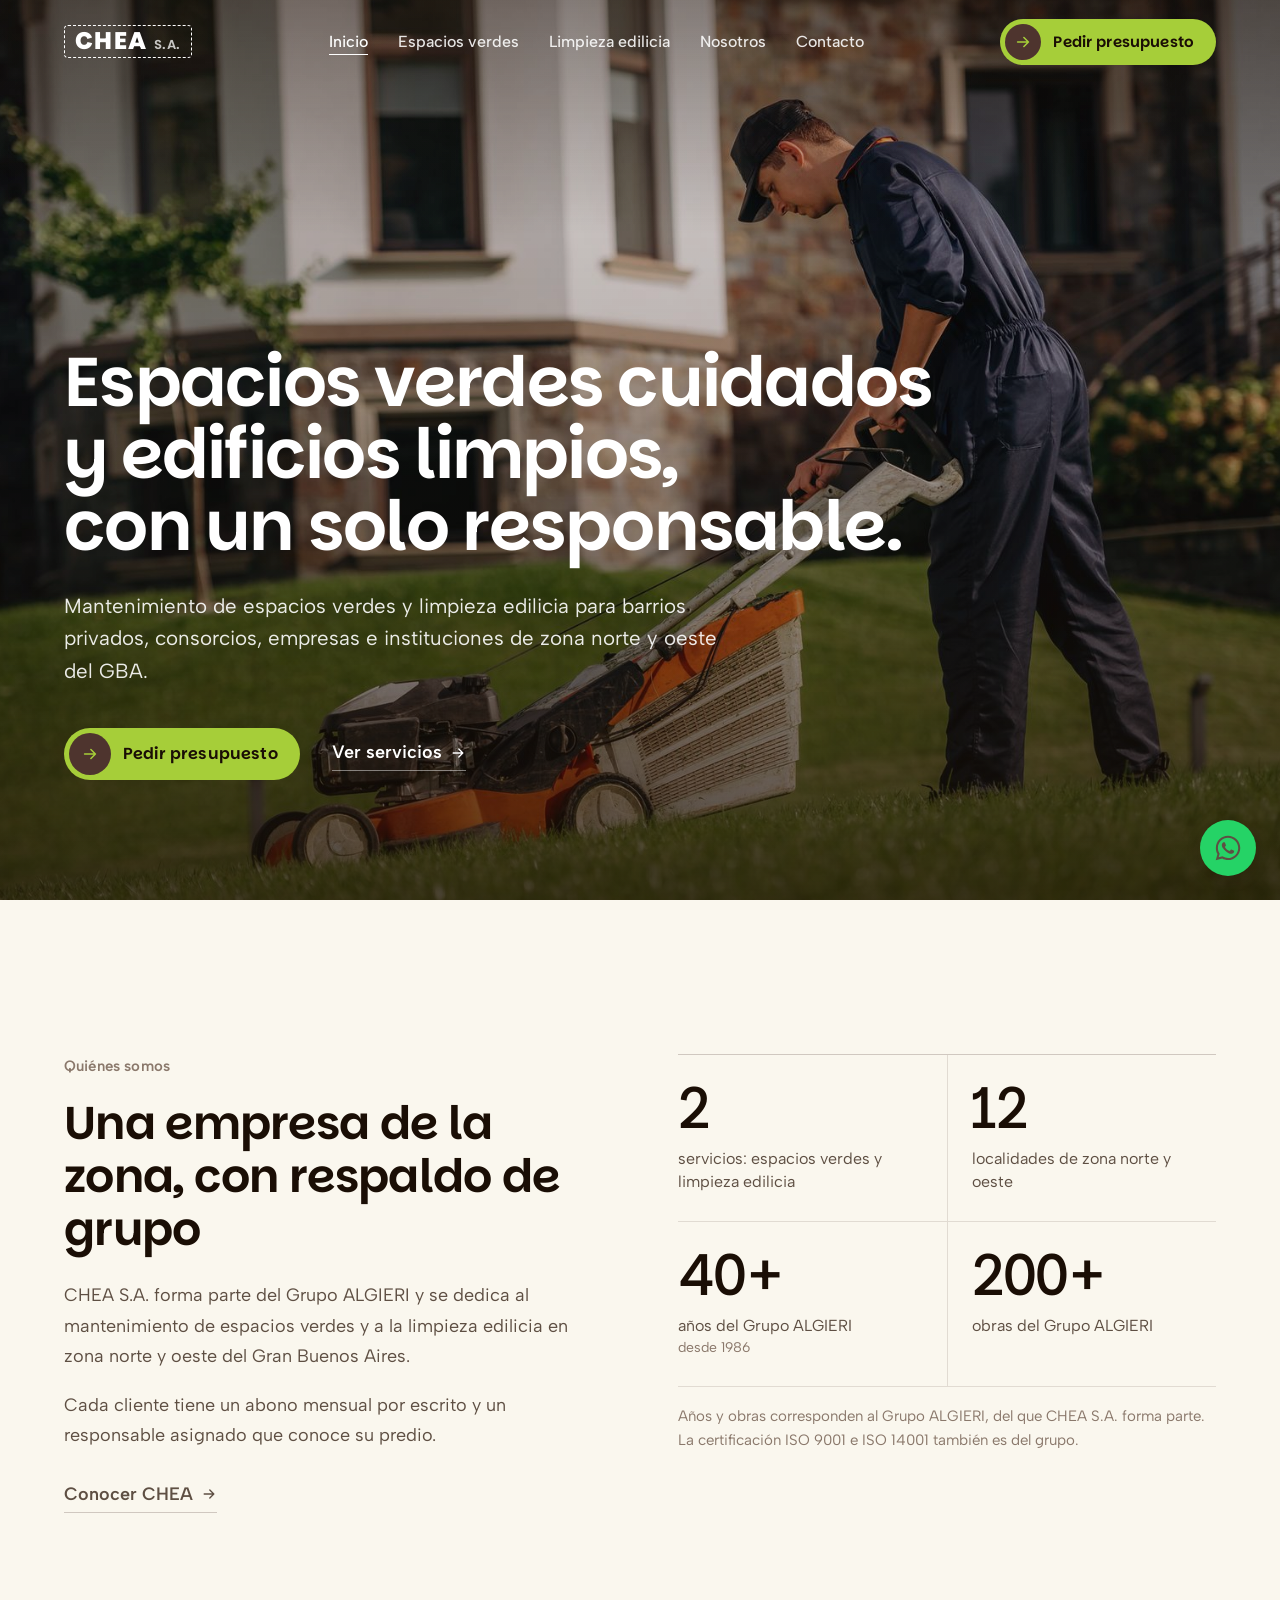
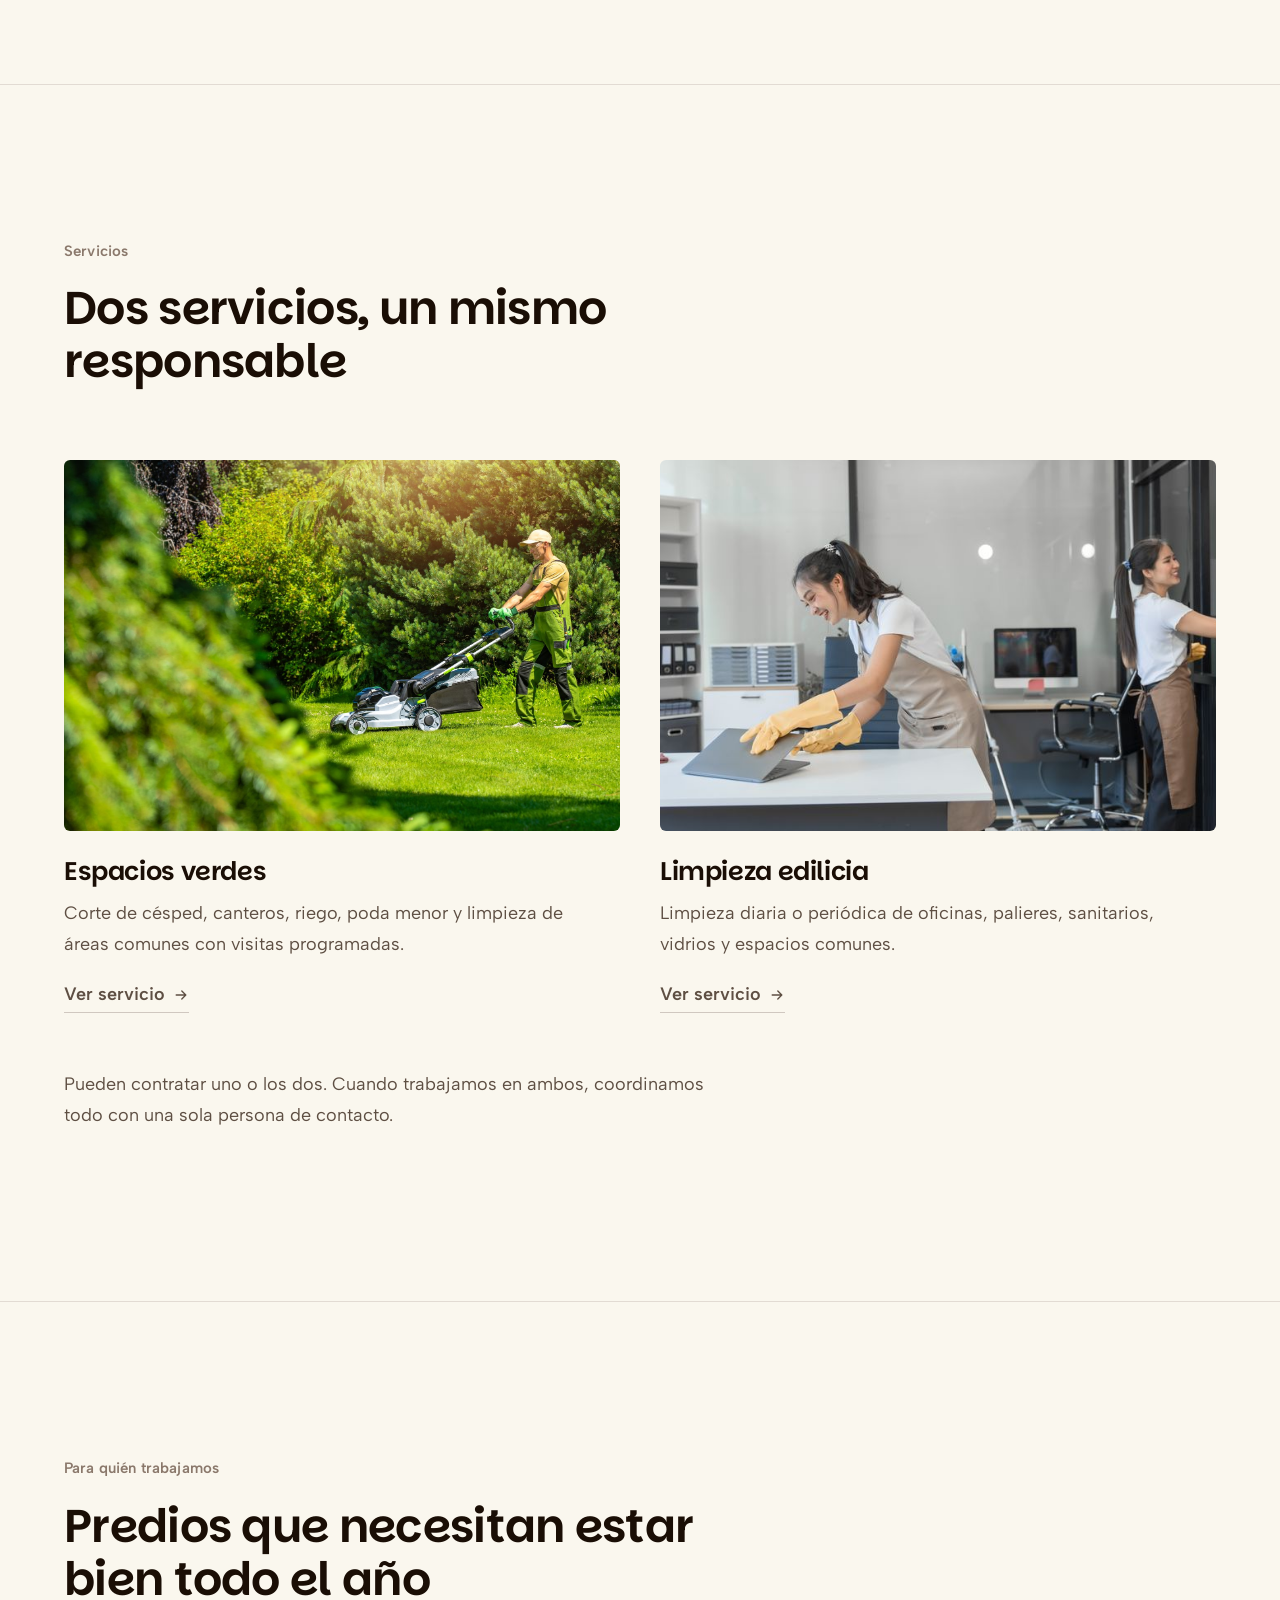
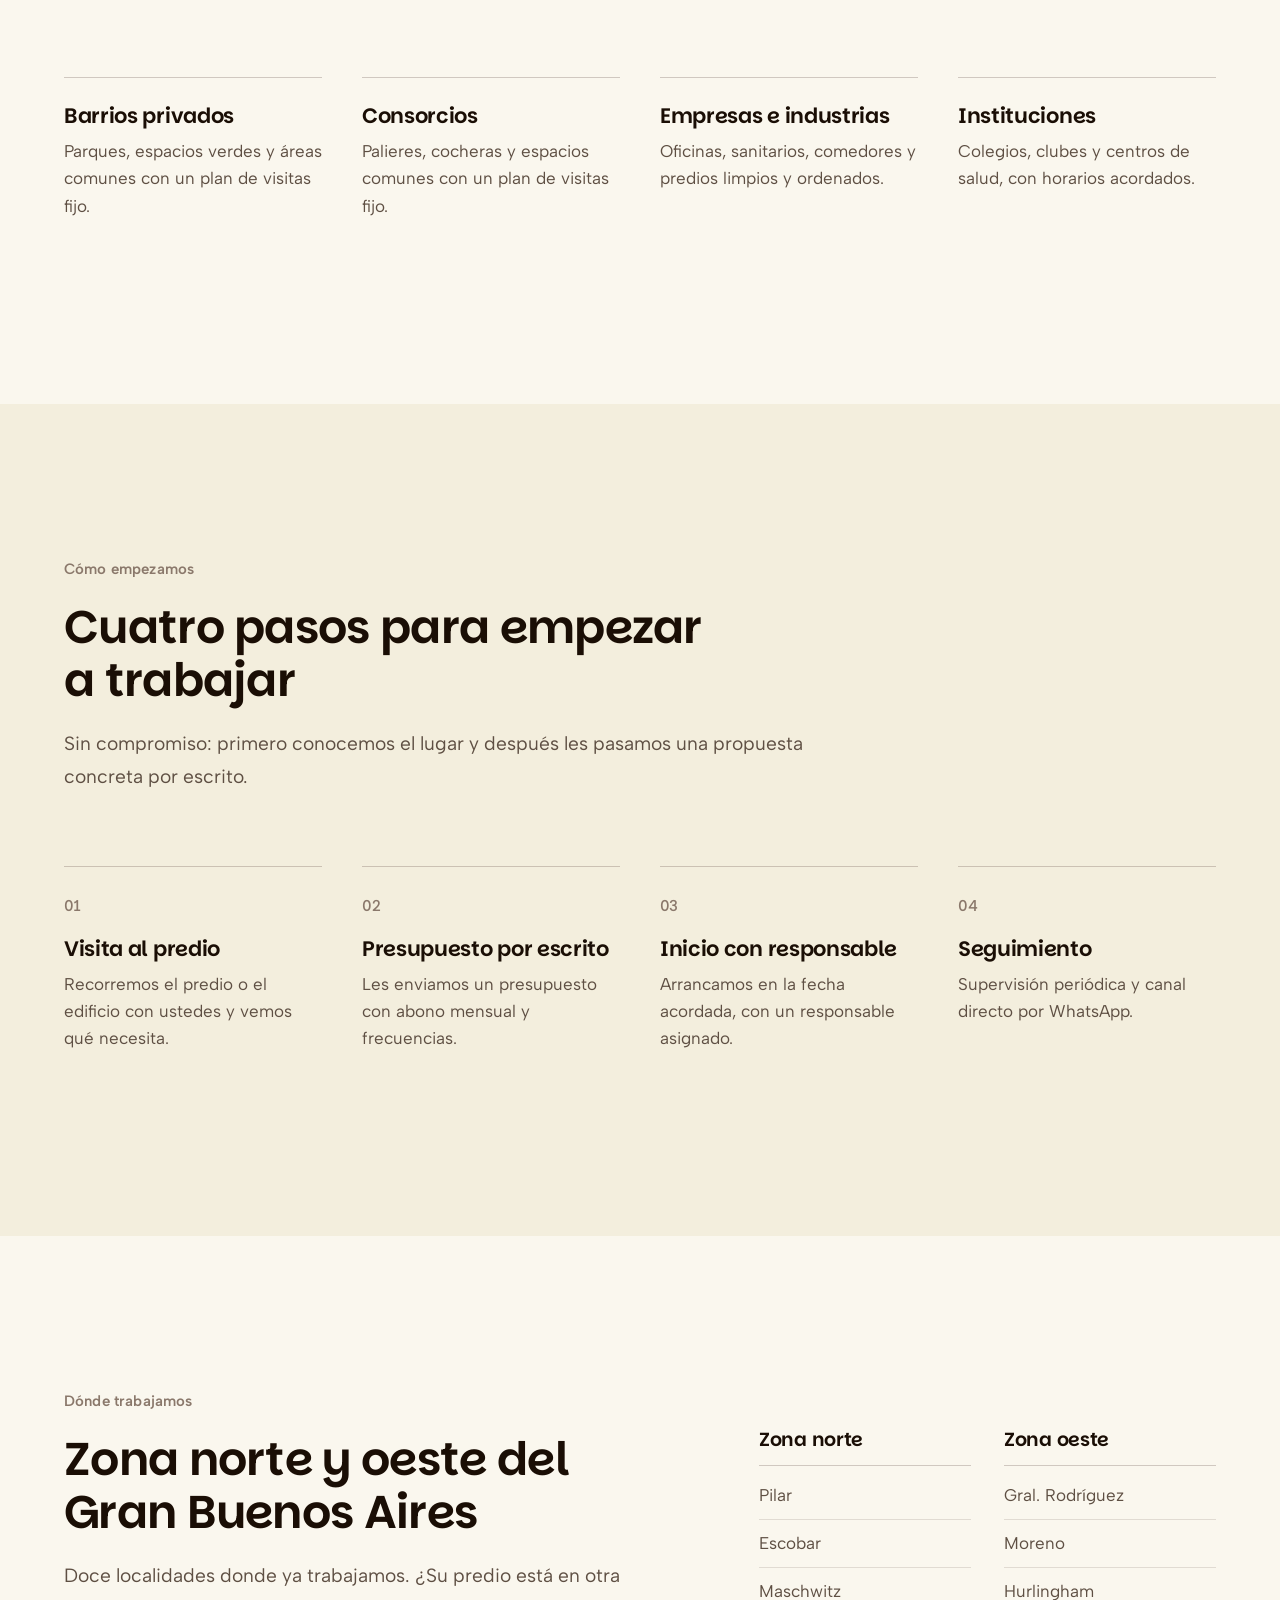
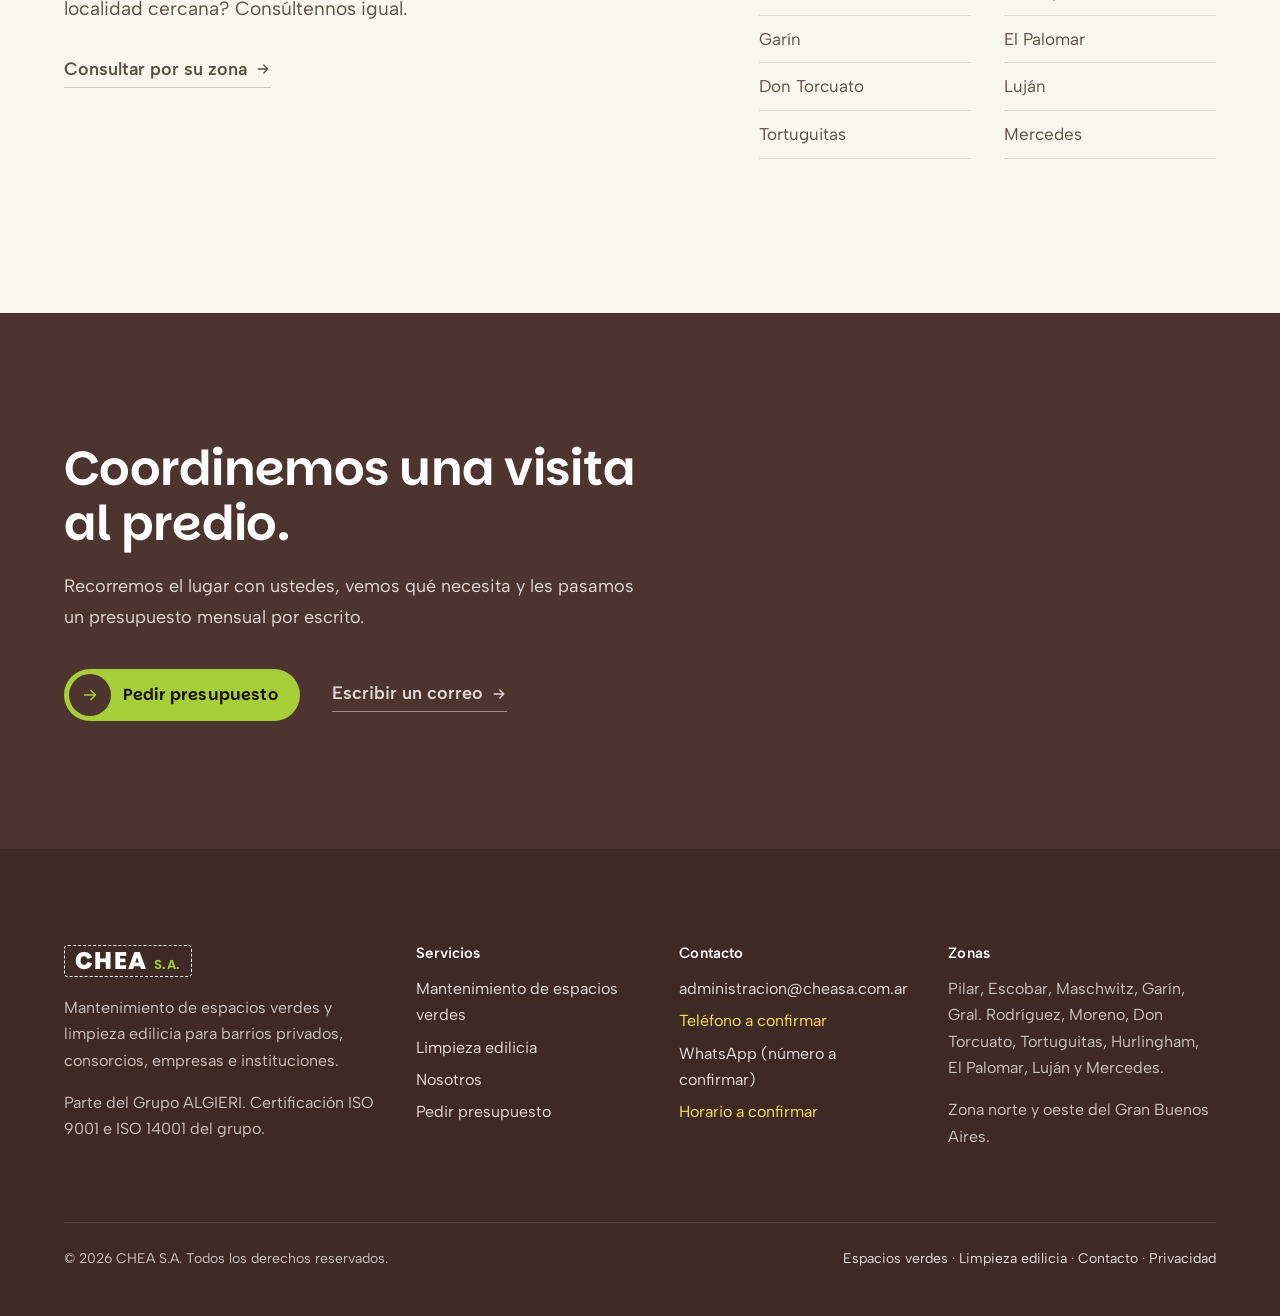
==== commit cd7acf6e: "Política de privacidad (Ley 25.326), aviso en el formulario y link en el pie Co-Authored-By: Claude " ====
--- a/index.html
+++ b/index.html
@@ -230,7 +230,7 @@
             </div>
             <div class="m-footer__bottom">
                 <p>© 2026 CHEA S.A. Todos los derechos reservados.</p>
-                <p><a href="/espacios-verdes/">Espacios verdes</a> · <a href="/limpieza/">Limpieza edilicia</a> · <a href="/contacto/">Contacto</a></p>
+                <p><a href="/espacios-verdes/">Espacios verdes</a> · <a href="/limpieza/">Limpieza edilicia</a> · <a href="/contacto/">Contacto</a> · <a href="/privacidad/">Privacidad</a></p>
             </div>
         </div>
     </footer>
--- a/assets/css/chea-min.css
+++ b/assets/css/chea-min.css
@@ -1438,3 +1438,11 @@
 /* Formulario: campo trampa oculto y mensaje de error */
 .chea-hp{position:absolute!important;left:-9999px!important;width:1px;height:1px;overflow:hidden}
 .chea-form-msg.is-error{color:#A3322A}
+
+/* Política de privacidad */
+.chea-legal{max-width:760px}
+.chea-legal h2{font-size:clamp(20px,2.2vw,24px);margin:40px 0 12px}
+.chea-legal p{margin:0 0 14px;line-height:1.7}
+.chea-legal a{text-decoration:underline;text-underline-offset:3px}
+.chea-form-privacy{margin-top:16px;font-size:14px}
+.chea-form-privacy a{text-decoration:underline;text-underline-offset:3px}
